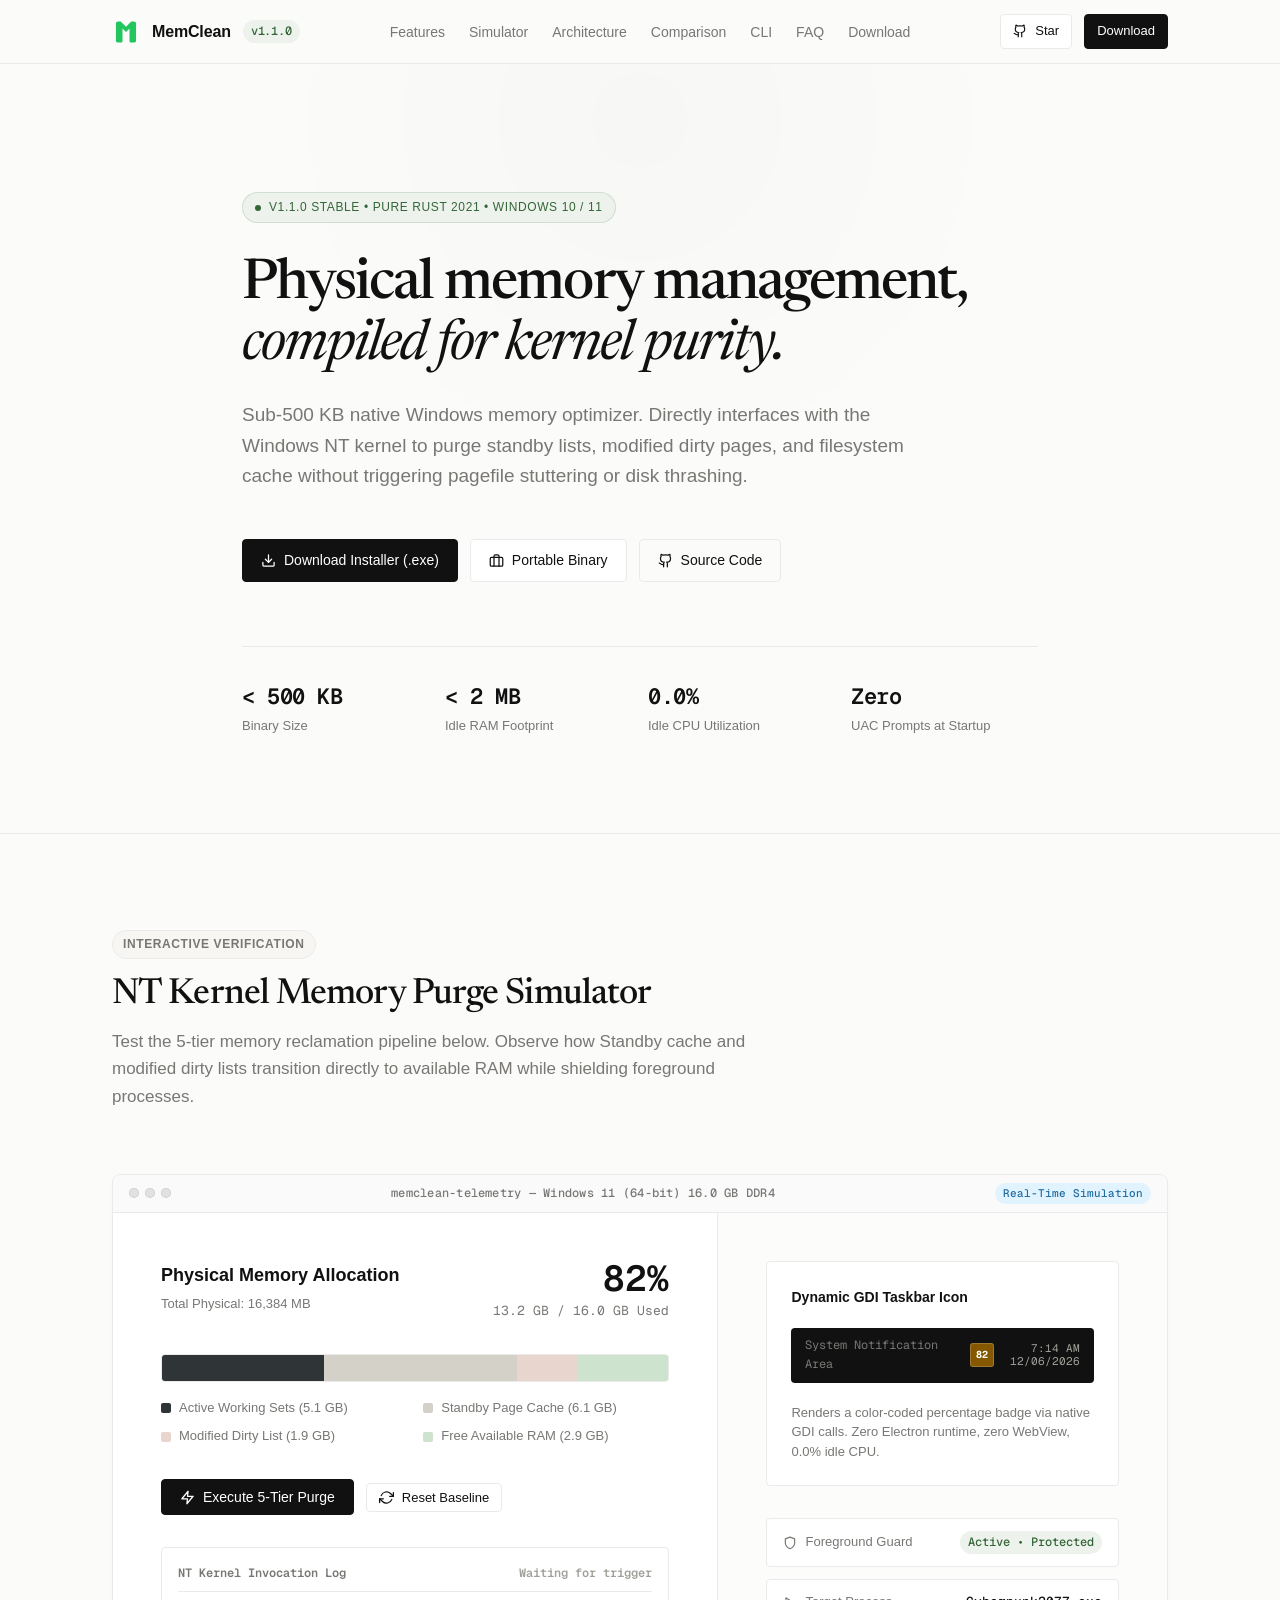
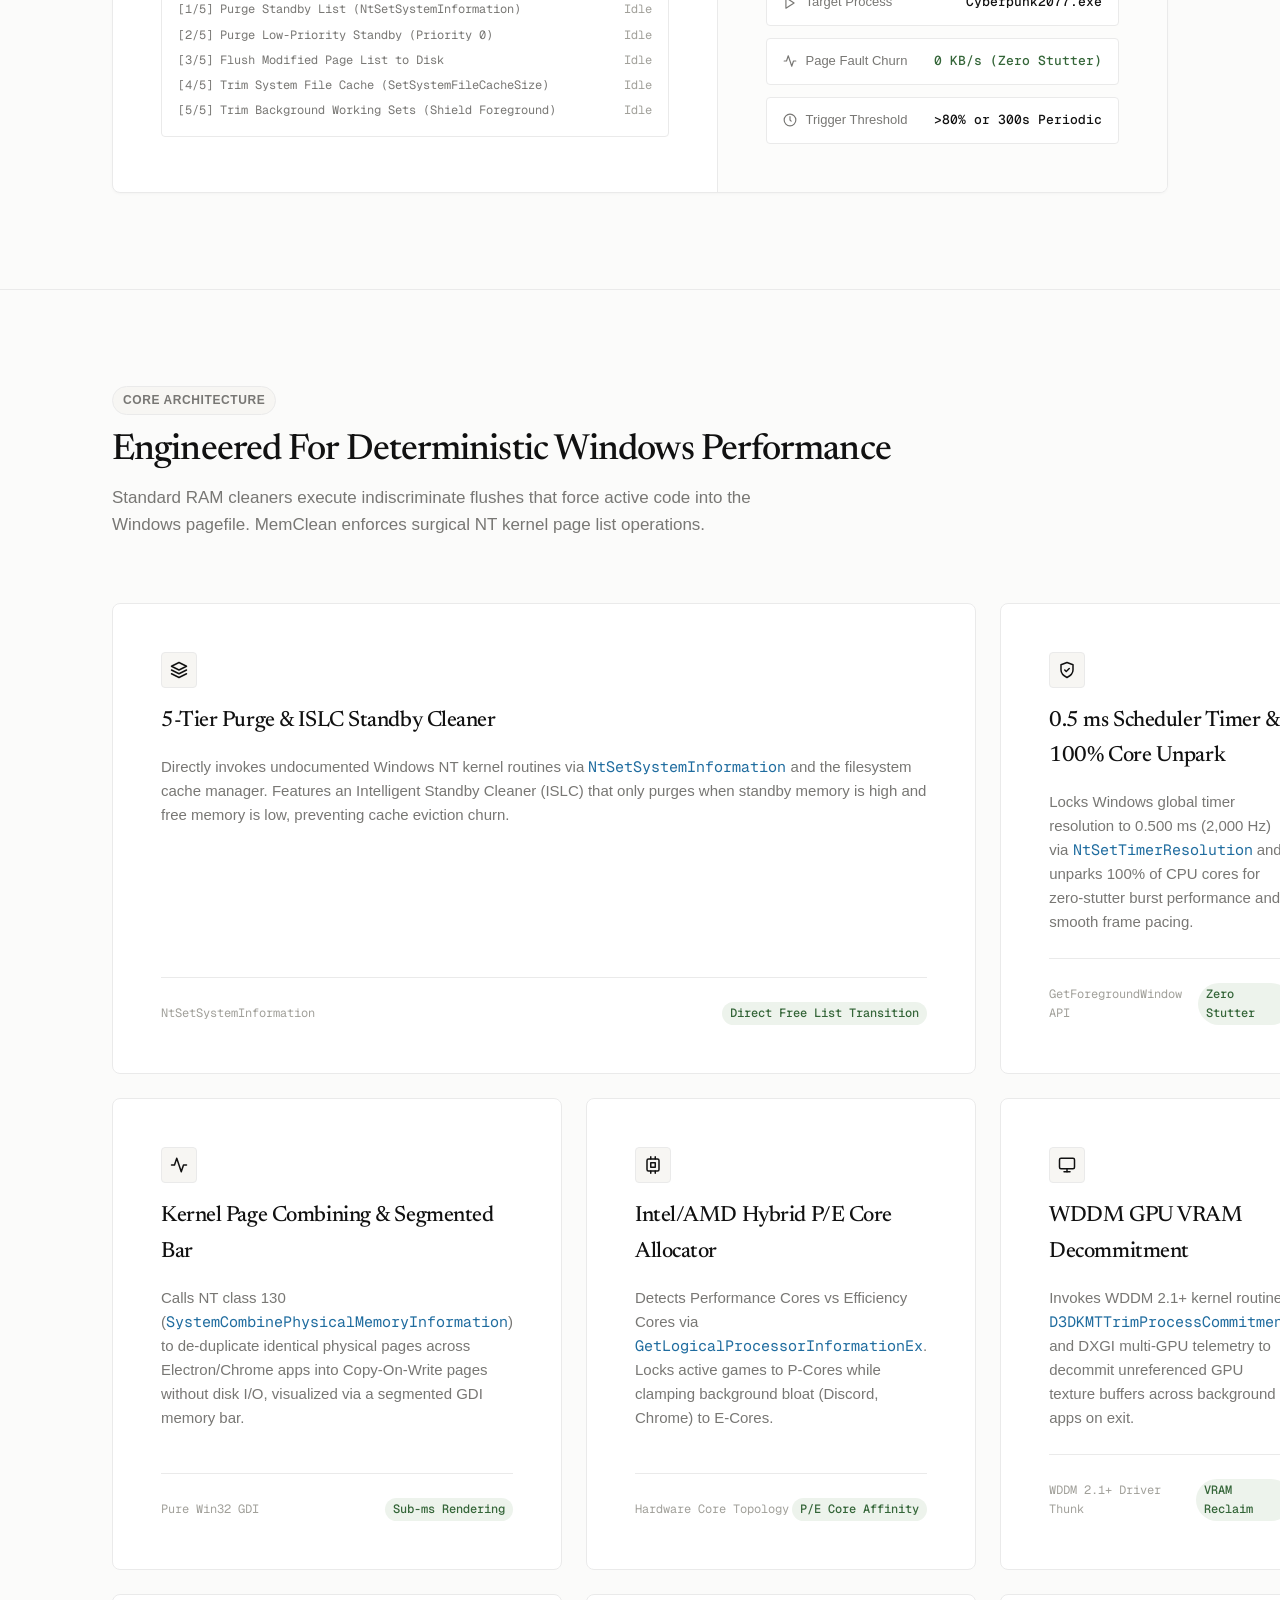
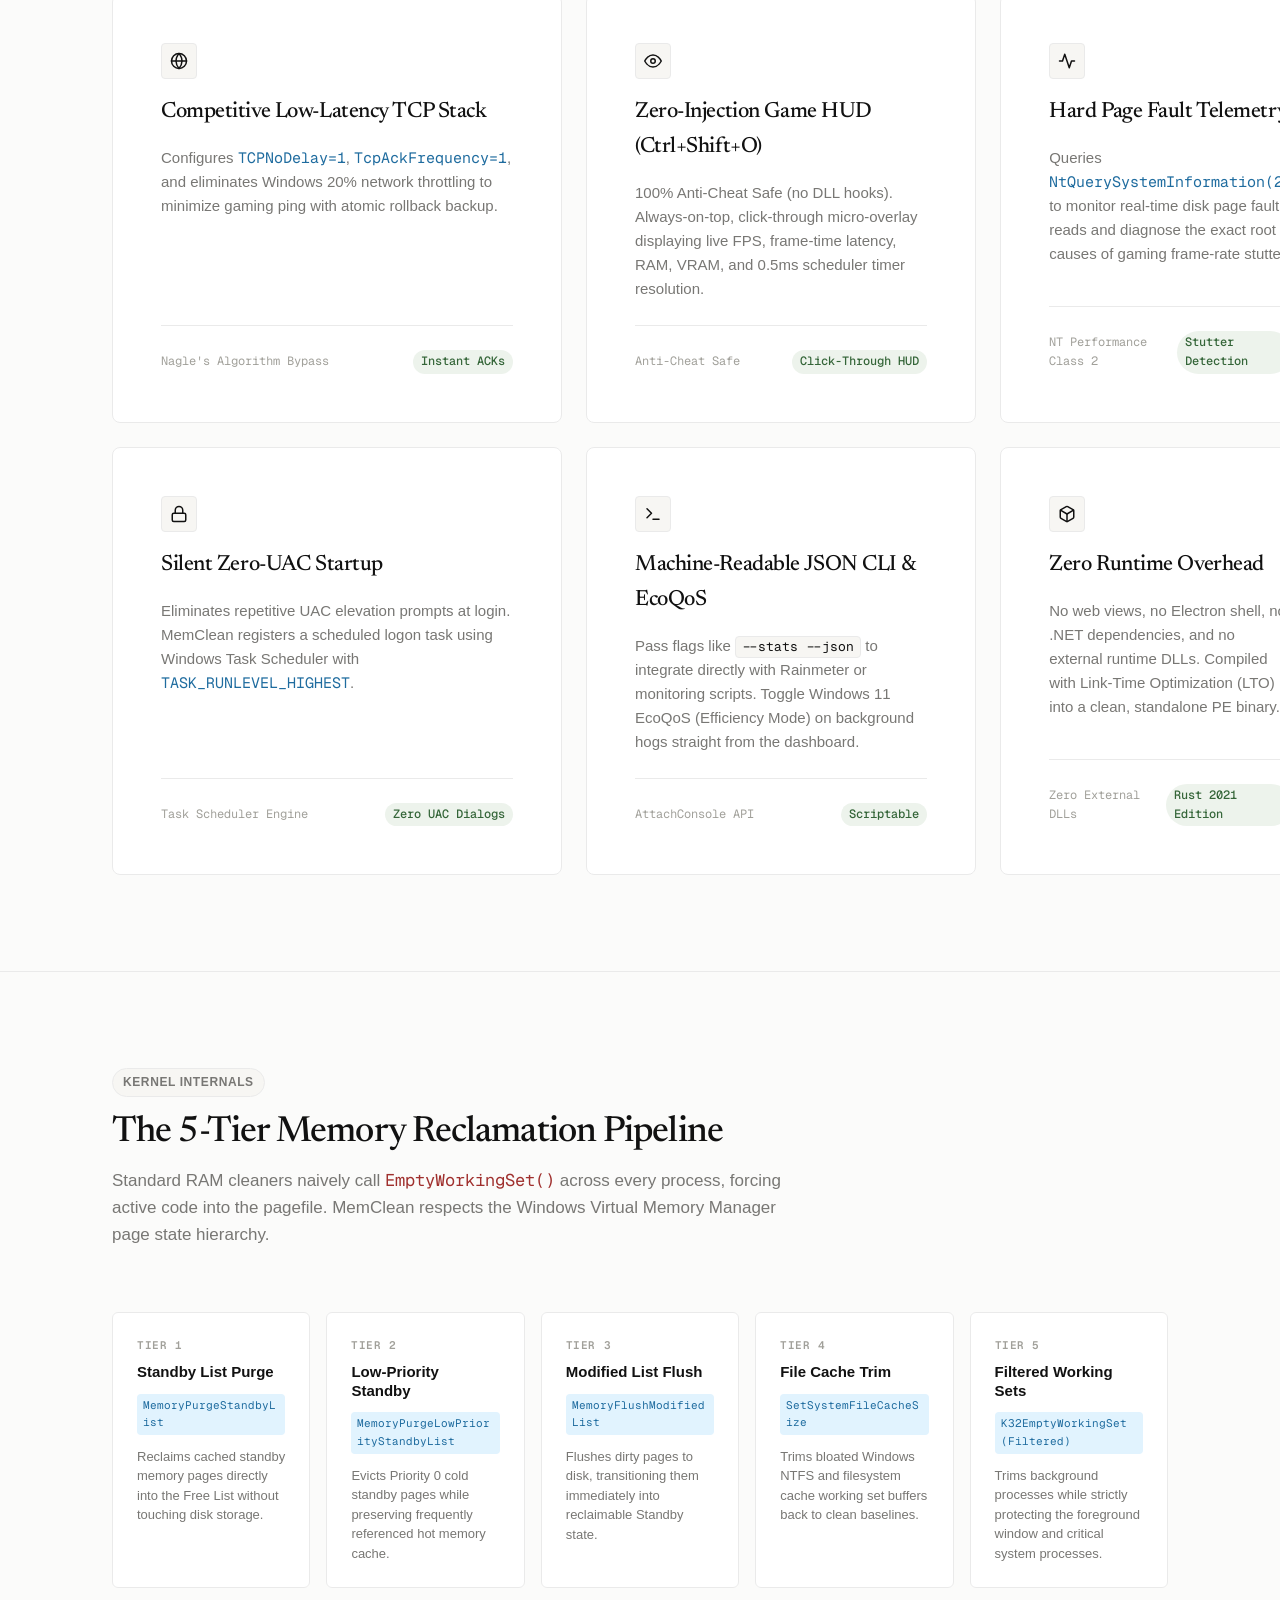
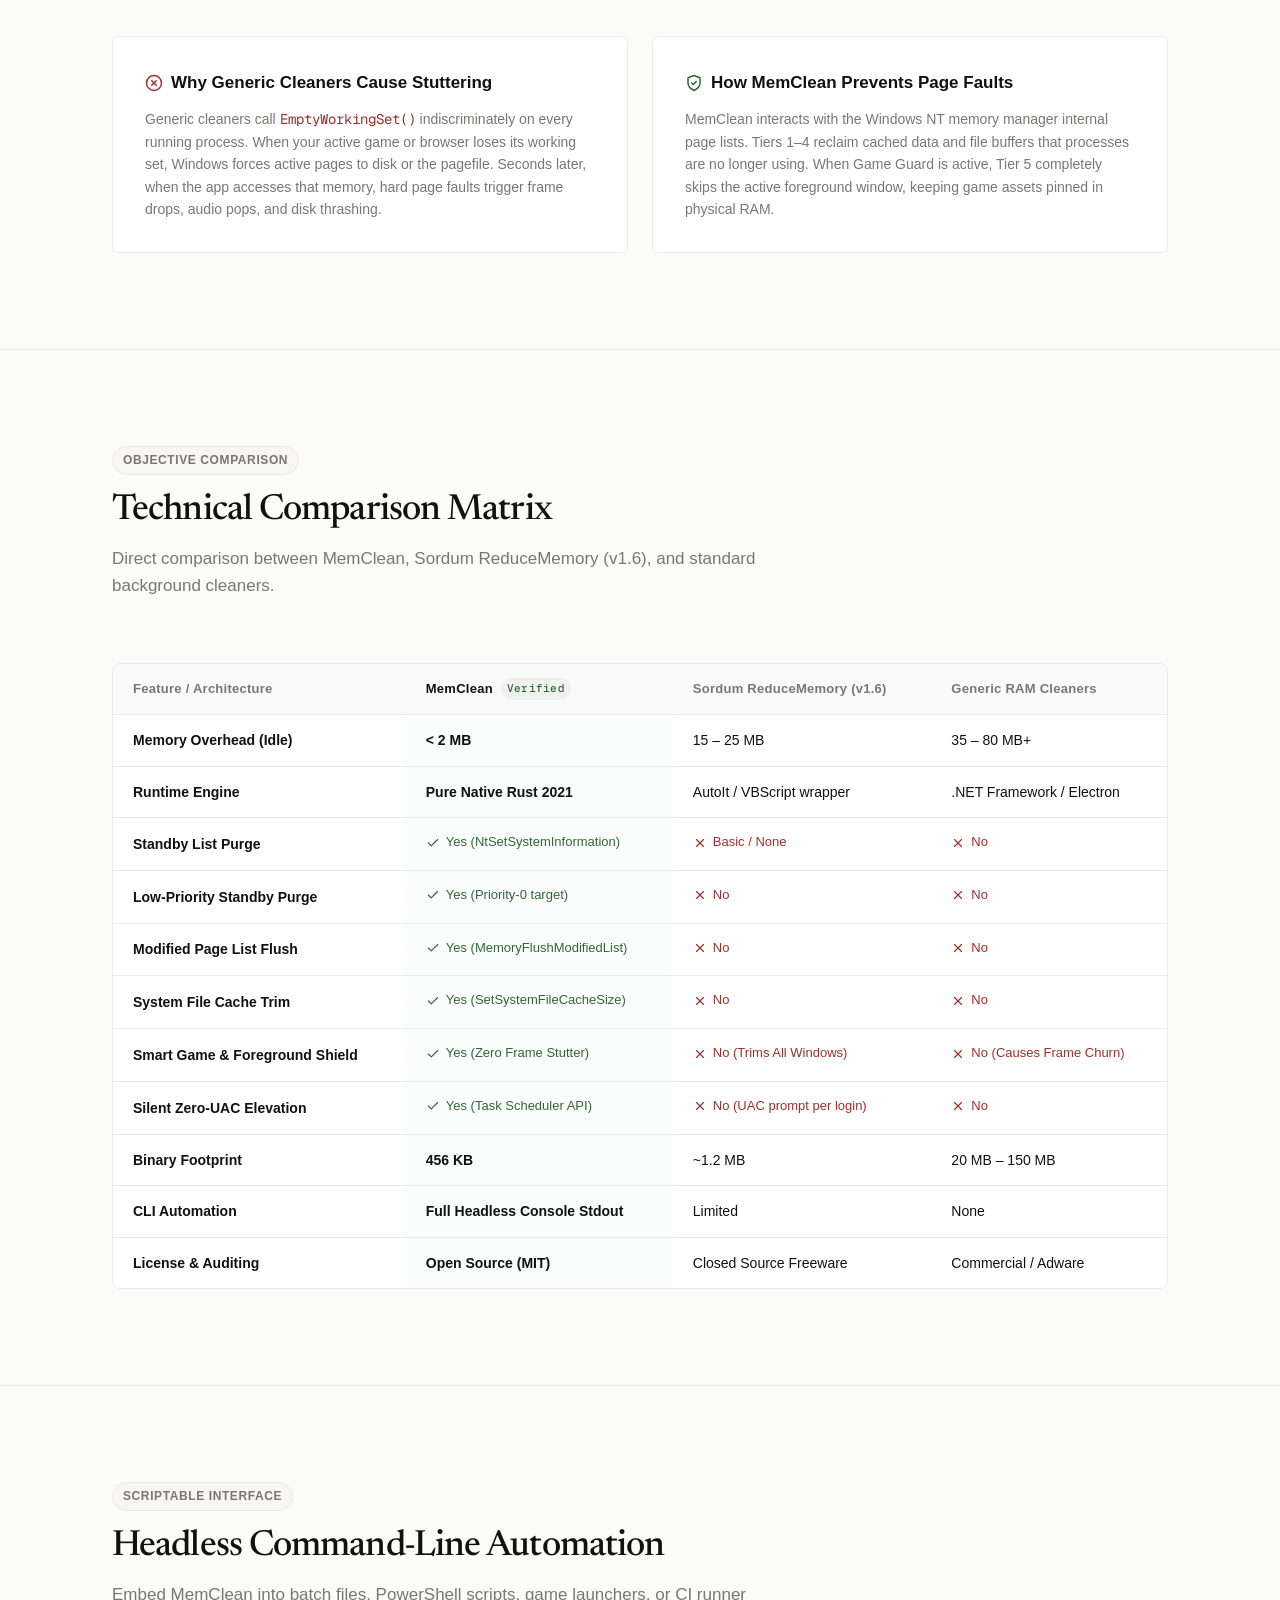
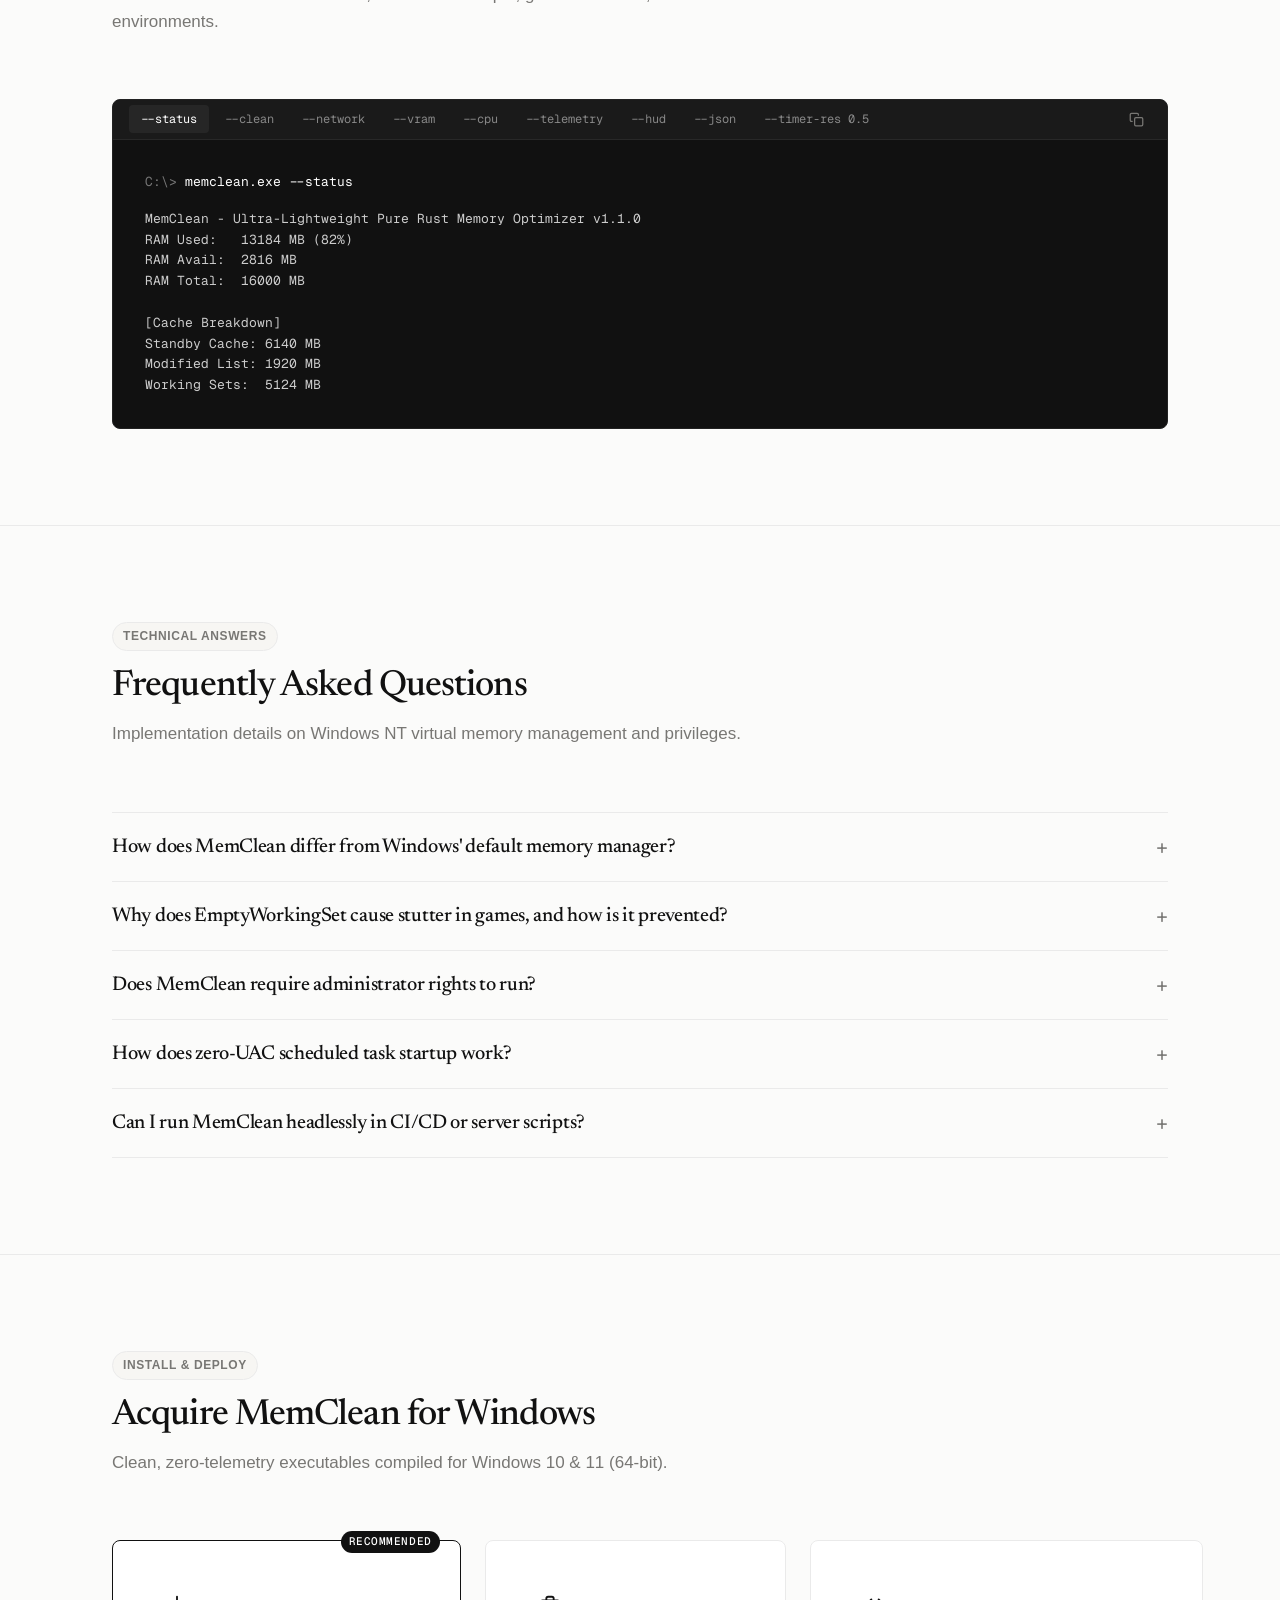
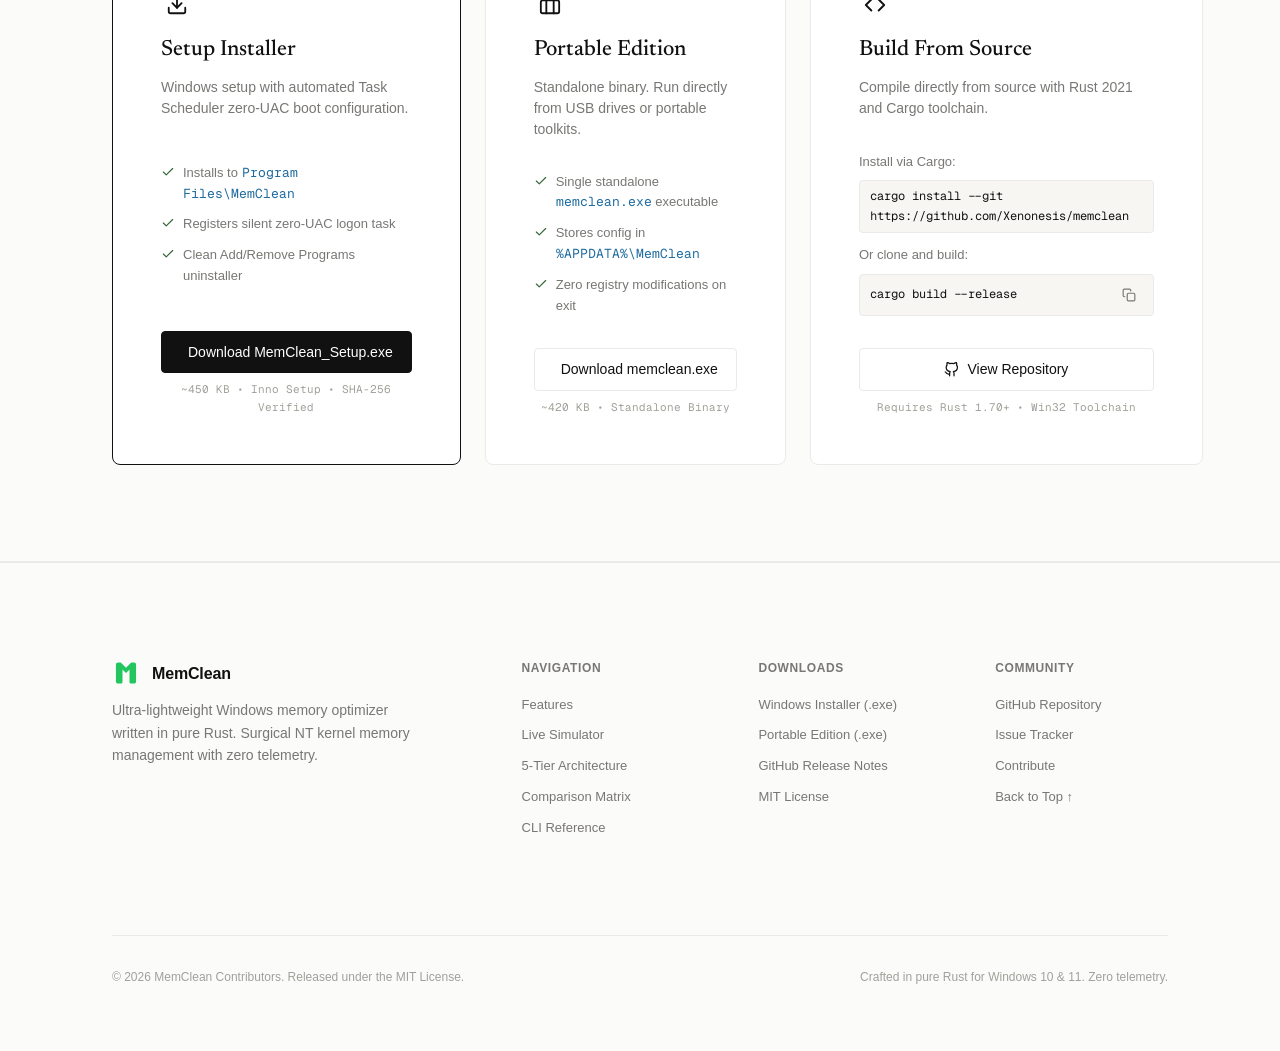
==== website/index.html @ 63da118a "refactor(website): modularize app.js into simulator, terminal, and interaction components" ====
<!DOCTYPE html>
<html lang="en">
<head>
  <meta charset="UTF-8">
  <meta name="viewport" content="width=device-width, initial-scale=1.0">
  <title>MemClean — Utilitarian Windows Memory Optimizer in Pure Rust</title>
  <meta name="description" content="Sub-500 KB native Windows memory optimizer written in pure Rust. Surgical 5-tier NT kernel purging, zero-latency game shield, and zero-UAC boot startup.">
  <meta name="keywords" content="memclean, windows ram cleaner, rust memory optimizer, standby list purge, reducememory alternative, game memory booster">
  
  <!-- Open Graph / Meta -->
  <meta property="og:type" content="website">
  <meta property="og:title" content="MemClean — Physical Memory Management for Windows">
  <meta property="og:description" content="Sub-500 KB, pure Rust memory optimizer with 5-tier NT kernel purging and zero-stutter foreground protection.">
  <meta property="og:url" content="https://xenonesis.github.io/memclean/">
  <meta name="theme-color" content="#FBFBFA">

  <!-- Favicons and Web App Manifest -->
  <link rel="icon" href="favicon.ico" sizes="48x48">
  <link rel="icon" href="favicon.svg" type="image/svg+xml">
  <link rel="apple-touch-icon" href="apple-touch-icon.png">
  <link rel="manifest" href="site.webmanifest">

  <!-- Typography: Newsreader & Geist Mono -->
  <link rel="preconnect" href="https://fonts.googleapis.com">
  <link rel="preconnect" href="https://fonts.gstatic.com" crossorigin>
  <link href="https://fonts.googleapis.com/css2?family=Geist+Mono:wght@400;500;600&family=Newsreader:ital,opsz,wght@0,6..72,400;0,6..72,500;0,6..72,600;1,6..72,400&display=swap" rel="stylesheet">

  <!-- Stylesheet -->
  <link rel="stylesheet" href="styles.css">

  <!-- Application Logic (ES Module) -->
  <script type="module" src="app.js"></script>
</head>
<body>

  <!-- ======================================================================
       Site Header & Navigation
       ====================================================================== -->
  <header class="site-header">
    <div class="container nav-container">
      <a href="#" class="brand-link" aria-label="MemClean Homepage">
        <svg class="brand-icon" viewBox="0 0 256 256" width="28" height="28" fill="none" aria-hidden="true">
          <path fill="#22C55E" d="M 36 52 C 36 40 44 32 56 32 L 80 32 L 128 80 L 176 32 L 200 32 C 212 32 220 40 220 52 L 220 208 C 220 218 212 224 200 224 L 172 224 C 164 224 160 218 160 210 L 160 96 L 128 128 L 96 96 L 96 210 C 96 218 92 224 84 224 L 56 224 C 44 224 36 218 36 208 Z" />
        </svg>
        <span>MemClean</span>
        <span class="brand-badge">v1.1.0</span>
      </a>

      <nav aria-label="Primary Navigation">
        <ul class="nav-links" id="nav-links">
          <li><a href="#features" class="nav-link">Features</a></li>
          <li><a href="#simulator" class="nav-link">Simulator</a></li>
          <li><a href="#architecture" class="nav-link">Architecture</a></li>
          <li><a href="#comparison" class="nav-link">Comparison</a></li>
          <li><a href="#cli" class="nav-link">CLI</a></li>
          <li><a href="#faq" class="nav-link">FAQ</a></li>
          <li><a href="#download" class="nav-link">Download</a></li>
        </ul>
      </nav>

      <div class="nav-actions">
        <a href="https://github.com/Xenonesis/memclean" target="_blank" rel="noopener noreferrer" class="github-star-btn" aria-label="Star MemClean on GitHub">
          <svg viewBox="0 0 24 24" fill="none" stroke="currentColor" stroke-width="2" stroke-linecap="round" stroke-linejoin="round" aria-hidden="true">
            <path d="M15 22v-4a4.8 4.8 0 0 0-1-3.5c3 0 6-2 6-5.5.08-1.25-.27-2.48-1-3.5.28-1.15.28-2.35 0-3.5 0 0-1 0-3 1.5-2.64-.5-5.36-.5-8 0C6 2 5 2 5 2c-.3 1.15-.3 2.35 0 3.5A5.403 5.403 0 0 0 4 9c0 3.5 3 5.5 6 5.5-.39.49-.68 1.05-.85 1.65-.17.6-.22 1.23-.15 1.85v4"></path>
            <path d="M9 18c-4.51 2-5-2-7-2"></path>
          </svg>
          <span>Star</span>
        </a>

        <a href="#download" class="btn btn-primary btn-sm">
          <span>Download</span>
        </a>
      </div>

      <button class="nav-toggle" id="nav-toggle" aria-label="Toggle navigation menu" aria-expanded="false" aria-controls="nav-links">
        <svg viewBox="0 0 24 24" width="20" height="20" fill="none" stroke="currentColor" stroke-width="2" stroke-linecap="round" stroke-linejoin="round" aria-hidden="true">
          <line x1="3" y1="12" x2="21" y2="12"></line>
          <line x1="3" y1="6" x2="21" y2="6"></line>
          <line x1="3" y1="18" x2="21" y2="18"></line>
        </svg>
      </button>
    </div>
  </header>

  <main>
    <!-- ====================================================================
         Hero Section
         ==================================================================== -->
    <section class="hero-section" id="hero">
      <div class="container hero-content reveal-on-scroll">
        <div class="release-pill">
          <span class="status-dot" aria-hidden="true"></span>
          <span>v1.1.0 Stable &bull; Pure Rust 2021 &bull; Windows 10 / 11</span>
        </div>

        <h1 class="hero-headline">
          Physical memory management,<br>
          <span class="hero-headline-italic">compiled for kernel purity.</span>
        </h1>

        <p class="hero-lead">
          Sub-500 KB native Windows memory optimizer. Directly interfaces with the Windows NT kernel to purge standby lists, modified dirty pages, and filesystem cache without triggering pagefile stuttering or disk thrashing.
        </p>

        <div class="hero-actions">
          <a href="#download-installer" class="btn btn-primary">
            <svg viewBox="0 0 24 24" fill="none" stroke="currentColor" stroke-width="2" stroke-linecap="round" stroke-linejoin="round" aria-hidden="true">
              <path d="M21 15v4a2 2 0 0 1-2 2H5a2 2 0 0 1-2-2v-4"></path>
              <polyline points="7 10 12 15 17 10"></polyline>
              <line x1="12" y1="15" x2="12" y2="3"></line>
            </svg>
            <span>Download Installer (.exe)</span>
          </a>

          <a href="#download-portable" class="btn btn-secondary">
            <svg viewBox="0 0 24 24" fill="none" stroke="currentColor" stroke-width="2" stroke-linecap="round" stroke-linejoin="round" aria-hidden="true">
              <rect x="2" y="7" width="20" height="14" rx="2" ry="2"></rect>
              <path d="M16 21V5a2 2 0 0 0-2-2h-4a2 2 0 0 0-2 2v16"></path>
            </svg>
            <span>Portable Binary</span>
          </a>

          <a href="https://github.com/Xenonesis/memclean" target="_blank" rel="noopener noreferrer" class="btn btn-outline">
            <svg viewBox="0 0 24 24" fill="none" stroke="currentColor" stroke-width="2" stroke-linecap="round" stroke-linejoin="round" aria-hidden="true">
              <path d="M15 22v-4a4.8 4.8 0 0 0-1-3.5c3 0 6-2 6-5.5.08-1.25-.27-2.48-1-3.5.28-1.15.28-2.35 0-3.5 0 0-1 0-3 1.5-2.64-.5-5.36-.5-8 0C6 2 5 2 5 2c-.3 1.15-.3 2.35 0 3.5A5.403 5.403 0 0 0 4 9c0 3.5 3 5.5 6 5.5-.39.49-.68 1.05-.85 1.65-.17.6-.22 1.23-.15 1.85v4"></path>
              <path d="M9 18c-4.51 2-5-2-7-2"></path>
            </svg>
            <span>Source Code</span>
          </a>
        </div>

        <!-- Four Key Specs Ribbon -->
        <div class="stats-ribbon" role="region" aria-label="Key Performance Metrics">
          <div class="stat-item">
            <div class="stat-value">&lt; 500 KB</div>
            <div class="stat-label">Binary Size</div>
          </div>
          <div class="stat-item">
            <div class="stat-value">&lt; 2 MB</div>
            <div class="stat-label">Idle RAM Footprint</div>
          </div>
          <div class="stat-item">
            <div class="stat-value">0.0%</div>
            <div class="stat-label">Idle CPU Utilization</div>
          </div>
          <div class="stat-item">
            <div class="stat-value">Zero</div>
            <div class="stat-label">UAC Prompts at Startup</div>
          </div>
        </div>
      </div>
    </section>

    <!-- ====================================================================
         Live Memory Simulator Preview Card (Faux-OS Window Chrome)
         ==================================================================== -->
    <section class="section simulator-section" id="simulator">
      <div class="container reveal-on-scroll">
        <div class="section-header">
          <span class="section-tag">Interactive Verification</span>
          <h2 class="section-title">NT Kernel Memory Purge Simulator</h2>
          <p class="section-desc">
            Test the 5-tier memory reclamation pipeline below. Observe how Standby cache and modified dirty lists transition directly to available RAM while shielding foreground processes.
          </p>
        </div>

        <div class="faux-window" role="region" aria-label="Interactive Memory Optimizer Simulator">
          <!-- Window Title Bar -->
          <div class="faux-window-header">
            <div class="window-dots" aria-hidden="true">
              <span class="window-dot"></span>
              <span class="window-dot"></span>
              <span class="window-dot"></span>
            </div>
            <div class="window-title">
              memclean-telemetry &mdash; Windows 11 (64-bit) 16.0 GB DDR4
            </div>
            <span class="window-badge">Real-Time Simulation</span>
          </div>

          <!-- Simulator Body -->
          <div class="simulator-grid">
            <!-- Left: RAM Meter Visualizer -->
            <div class="meter-panel">
              <div class="meter-header">
                <div>
                  <h3 class="meter-title">Physical Memory Allocation</h3>
                  <span class="meter-subtitle">Total Physical: 16,384 MB</span>
                </div>

                <div>
                  <div class="stat-ram-percent" id="sim-ram-percent">82%</div>
                  <div class="stat-ram-fraction" id="sim-ram-usage">13.2 GB / 16.0 GB Used</div>
                </div>
              </div>

              <!-- Multi-Segment Memory Track -->
              <div class="ram-bar-container">
                <div class="ram-bar-track" id="sim-progress-track" role="progressbar" aria-valuenow="82" aria-valuemin="0" aria-valuemax="100" aria-label="RAM Usage Percentage">
                  <div class="ram-segment ram-segment-active" id="sim-seg-active" style="width: 32%;" title="Active Working Sets: 5.1 GB"></div>
                  <div class="ram-segment ram-segment-standby" id="sim-seg-standby" style="width: 38%;" title="Standby List Cache: 6.1 GB"></div>
                  <div class="ram-segment ram-segment-modified" id="sim-seg-modified" style="width: 12%;" title="Modified Dirty List: 1.9 GB"></div>
                  <div class="ram-segment ram-segment-free" id="sim-seg-free" style="width: 18%;" title="Free / Available RAM: 2.9 GB"></div>
                </div>

                <div class="ram-legend">
                  <div class="legend-item">
                    <span class="legend-color" style="background: #2F3437;"></span>
                    <span id="legend-active">Active Working Sets (5.1 GB)</span>
                  </div>
                  <div class="legend-item">
                    <span class="legend-color" style="background: #D3D1C8;"></span>
                    <span id="legend-standby">Standby Page Cache (6.1 GB)</span>
                  </div>
                  <div class="legend-item">
                    <span class="legend-color" style="background: #E8D5CE;"></span>
                    <span id="legend-modified">Modified Dirty List (1.9 GB)</span>
                  </div>
                  <div class="legend-item">
                    <span class="legend-color" style="background: #CDE3CE;"></span>
                    <span id="legend-free">Free Available RAM (2.9 GB)</span>
                  </div>
                </div>
              </div>

              <!-- Simulator Action Buttons -->
              <div class="sim-controls">
                <button type="button" class="btn btn-primary" id="sim-clean-btn">
                  <svg viewBox="0 0 24 24" fill="none" stroke="currentColor" stroke-width="2" stroke-linecap="round" stroke-linejoin="round" aria-hidden="true">
                    <polygon points="13 2 3 14 12 14 11 22 21 10 12 10 13 2"></polygon>
                  </svg>
                  <span>Execute 5-Tier Purge</span>
                </button>

                <button type="button" class="btn btn-secondary btn-sm" id="sim-reset-btn">
                  <svg viewBox="0 0 24 24" fill="none" stroke="currentColor" stroke-width="2" stroke-linecap="round" stroke-linejoin="round" aria-hidden="true">
                    <polyline points="23 4 23 10 17 10"></polyline>
                    <polyline points="1 20 1 14 7 14"></polyline>
                    <path d="M3.51 9a9 9 0 0 1 14.85-3.36L23 10M1 14l4.64 4.36A9 9 0 0 0 20.49 15"></path>
                  </svg>
                  <span>Reset Baseline</span>
                </button>

                <div class="sim-freed-badge" id="sim-freed-badge" aria-live="polite">
                  <span id="freed-amount-text">+7,800 MB Reclaimed</span>
                </div>
              </div>

              <!-- 5-Tier Execution Log in Simulator -->
              <div class="sim-log-panel" id="sim-log-panel">
                <div class="sim-log-title">
                  <span>NT Kernel Invocation Log</span>
                  <span id="sim-log-status" class="stdout-dim">Waiting for trigger</span>
                </div>
                <div class="sim-log-steps">
                  <div class="log-step" id="log-step-1">
                    <span>[1/5] Purge Standby List (NtSetSystemInformation)</span>
                    <span class="log-step-status stdout-dim">Idle</span>
                  </div>
                  <div class="log-step" id="log-step-2">
                    <span>[2/5] Purge Low-Priority Standby (Priority 0)</span>
                    <span class="log-step-status stdout-dim">Idle</span>
                  </div>
                  <div class="log-step" id="log-step-3">
                    <span>[3/5] Flush Modified Page List to Disk</span>
                    <span class="log-step-status stdout-dim">Idle</span>
                  </div>
                  <div class="log-step" id="log-step-4">
                    <span>[4/5] Trim System File Cache (SetSystemFileCacheSize)</span>
                    <span class="log-step-status stdout-dim">Idle</span>
                  </div>
                  <div class="log-step" id="log-step-5">
                    <span>[5/5] Trim Background Working Sets (Shield Foreground)</span>
                    <span class="log-step-status stdout-dim">Idle</span>
                  </div>
                </div>
              </div>
            </div>

            <!-- Right: Tray Badge Preview & Telemetry -->
            <div class="telemetry-panel">
              <div class="tray-preview-box">
                <div class="tray-preview-header">
                  <span>Dynamic GDI Taskbar Icon</span>
                </div>

                <div class="taskbar-mockup">
                  <span style="font-size: 0.75rem; color: #787774; font-family: var(--font-mono);">System Notification Area</span>
                  
                  <div class="taskbar-tray">
                    <!-- Dynamic GDI simulated Tray Icon -->
                    <div class="gdi-tray-icon" id="sim-tray-icon" title="MemClean: 82% RAM Used">
                      <span id="tray-num">82</span>
                    </div>

                    <div class="taskbar-clock">
                      <div>11:42 AM</div>
                      <div>10/30/2026</div>
                    </div>
                  </div>
                </div>

                <div style="font-size: 0.8125rem; color: var(--text-secondary); line-height: 1.5;">
                  Renders a color-coded percentage badge via native GDI calls. Zero Electron runtime, zero WebView, 0.0% idle CPU.
                </div>
              </div>

              <!-- Telemetry Cards -->
              <div class="telemetry-cards">
                <div class="telem-card">
                  <div class="telem-label">
                    <svg viewBox="0 0 24 24" fill="none" stroke="currentColor" stroke-width="2" stroke-linecap="round" stroke-linejoin="round" aria-hidden="true">
                      <path d="M12 22s8-4 8-10V5l-8-3-8 3v7c0 6 8 10 8 10z"></path>
                    </svg>
                    <span>Foreground Guard</span>
                  </div>
                  <span class="telem-val badge-shield">Active &bull; Protected</span>
                </div>

                <div class="telem-card">
                  <div class="telem-label">
                    <svg viewBox="0 0 24 24" fill="none" stroke="currentColor" stroke-width="2" stroke-linecap="round" stroke-linejoin="round" aria-hidden="true">
                      <polygon points="5 3 19 12 5 21 5 3"></polygon>
                    </svg>
                    <span>Target Process</span>
                  </div>
                  <span class="telem-val">Cyberpunk2077.exe</span>
                </div>

                <div class="telem-card">
                  <div class="telem-label">
                    <svg viewBox="0 0 24 24" fill="none" stroke="currentColor" stroke-width="2" stroke-linecap="round" stroke-linejoin="round" aria-hidden="true">
                      <polyline points="22 12 18 12 15 21 9 3 6 12 2 12"></polyline>
                    </svg>
                    <span>Page Fault Churn</span>
                  </div>
                  <span class="telem-val" style="color: var(--pastel-green-text);">0 KB/s (Zero Stutter)</span>
                </div>

                <div class="telem-card">
                  <div class="telem-label">
                    <svg viewBox="0 0 24 24" fill="none" stroke="currentColor" stroke-width="2" stroke-linecap="round" stroke-linejoin="round" aria-hidden="true">
                      <circle cx="12" cy="12" r="10"></circle>
                      <polyline points="12 6 12 12 14 14"></polyline>
                    </svg>
                    <span>Trigger Threshold</span>
                  </div>
                  <span class="telem-val">&gt;80% or 300s Periodic</span>
                </div>
              </div>
            </div>
          </div>
        </div>
      </div>
    </section>

    <!-- ====================================================================
         Feature Bento Grid (Asymmetrical Layout)
         ==================================================================== -->
    <section class="section" id="features">
      <div class="container reveal-on-scroll">
        <div class="section-header">
          <span class="section-tag">Core Architecture</span>
          <h2 class="section-title">Engineered For Deterministic Windows Performance</h2>
          <p class="section-desc">
            Standard RAM cleaners execute indiscriminate flushes that force active code into the Windows pagefile. MemClean enforces surgical NT kernel page list operations.
          </p>
        </div>

        <div class="bento-grid">
          <!-- Bento 1: 5-Tier NT Kernel Purge (Featured) -->
          <div class="bento-card bento-card-featured">
            <div class="bento-card-content">
              <div class="bento-icon-wrapper">
                <svg viewBox="0 0 24 24" fill="none" stroke="currentColor" stroke-width="2" stroke-linecap="round" stroke-linejoin="round" aria-hidden="true">
                  <polygon points="12 2 2 7 12 12 22 7 12 2"></polygon>
                  <polyline points="2 17 12 22 22 17"></polyline>
                  <polyline points="2 12 12 17 22 12"></polyline>
                </svg>
              </div>
              <h3 class="bento-title">5-Tier Purge &amp; ISLC Standby Cleaner</h3>
              <p class="bento-desc">
                Directly invokes undocumented Windows NT kernel routines via <code style="color: var(--pastel-blue-text);">NtSetSystemInformation</code> and the filesystem cache manager. Features an Intelligent Standby Cleaner (ISLC) that only purges when standby memory is high and free memory is low, preventing cache eviction churn.
              </p>
            </div>
            <div class="bento-meta">
              <span>NtSetSystemInformation</span>
              <span class="bento-meta-badge">Direct Free List Transition</span>
            </div>
          </div>

          <!-- Bento 2: Smart Game & Foreground Shield -->
          <div class="bento-card">
            <div class="bento-card-content">
              <div class="bento-icon-wrapper">
                <svg viewBox="0 0 24 24" fill="none" stroke="currentColor" stroke-width="2" stroke-linecap="round" stroke-linejoin="round" aria-hidden="true">
                  <path d="M12 22s8-4 8-10V5l-8-3-8 3v7c0 6 8 10 8 10z"></path>
                  <path d="m9 12 2 2 4-4"></path>
                </svg>
              </div>
              <h3 class="bento-title">0.5 ms Scheduler Timer &amp; 100% Core Unpark</h3>
              <p class="bento-desc">
                Locks Windows global timer resolution to 0.500 ms (2,000 Hz) via <code style="color: var(--pastel-blue-text);">NtSetTimerResolution</code> and unparks 100% of CPU cores for zero-stutter burst performance and smooth frame pacing.
              </p>
            </div>
            <div class="bento-meta">
              <span>GetForegroundWindow API</span>
              <span class="bento-meta-badge">Zero Stutter</span>
            </div>
          </div>

          <!-- Bento 3: Live GDI System Tray Badge -->
          <div class="bento-card">
            <div class="bento-card-content">
              <div class="bento-icon-wrapper">
                <svg viewBox="0 0 24 24" fill="none" stroke="currentColor" stroke-width="2" stroke-linecap="round" stroke-linejoin="round" aria-hidden="true">
                  <polyline points="22 12 18 12 15 21 9 3 6 12 2 12"></polyline>
                </svg>
              </div>
              <h3 class="bento-title">Kernel Page Combining &amp; Segmented Bar</h3>
              <p class="bento-desc">
                Calls NT class 130 (<code style="color: var(--pastel-blue-text);">SystemCombinePhysicalMemoryInformation</code>) to de-duplicate identical physical pages across Electron/Chrome apps into Copy-On-Write pages without disk I/O, visualized via a segmented GDI memory bar.
              </p>
            </div>
            <div class="bento-meta">
              <span>Pure Win32 GDI</span>
              <span class="bento-meta-badge">Sub-ms Rendering</span>
            </div>
          </div>
          <!-- Bento: Intel/AMD Hybrid Core Allocator -->
          <div class="bento-card">
            <div class="bento-card-content">
              <div class="bento-icon-wrapper">
                <svg viewBox="0 0 24 24" fill="none" stroke="currentColor" stroke-width="2" stroke-linecap="round" stroke-linejoin="round" aria-hidden="true">
                  <rect x="4" y="4" width="16" height="16" rx="2"></rect>
                  <rect x="9" y="9" width="6" height="6"></rect>
                  <line x1="9" y1="1" x2="9" y2="4"></line>
                  <line x1="15" y1="1" x2="15" y2="4"></line>
                  <line x1="9" y1="20" x2="9" y2="23"></line>
                  <line x1="15" y1="20" x2="15" y2="23"></line>
                </svg>
              </div>
              <h3 class="bento-title">Intel/AMD Hybrid P/E Core Allocator</h3>
              <p class="bento-desc">
                Detects Performance Cores vs Efficiency Cores via <code style="color: var(--pastel-blue-text);">GetLogicalProcessorInformationEx</code>. Locks active games to P-Cores while clamping background bloat (Discord, Chrome) to E-Cores.
              </p>
            </div>
            <div class="bento-meta">
              <span>Hardware Core Topology</span>
              <span class="bento-meta-badge">P/E Core Affinity</span>
            </div>
          </div>

          <!-- Bento: WDDM GPU VRAM Cache Manager -->
          <div class="bento-card">
            <div class="bento-card-content">
              <div class="bento-icon-wrapper">
                <svg viewBox="0 0 24 24" fill="none" stroke="currentColor" stroke-width="2" stroke-linecap="round" stroke-linejoin="round" aria-hidden="true">
                  <rect x="2" y="3" width="20" height="14" rx="2" ry="2"></rect>
                  <line x1="8" y1="21" x2="16" y2="21"></line>
                  <line x1="12" y1="17" x2="12" y2="21"></line>
                </svg>
              </div>
              <h3 class="bento-title">WDDM GPU VRAM Decommitment</h3>
              <p class="bento-desc">
                Invokes WDDM 2.1+ kernel routine <code style="color: var(--pastel-blue-text);">D3DKMTTrimProcessCommitment</code> and DXGI multi-GPU telemetry to decommit unreferenced GPU texture buffers across background apps on exit.
              </p>
            </div>
            <div class="bento-meta">
              <span>WDDM 2.1+ Driver Thunk</span>
              <span class="bento-meta-badge">VRAM Reclaim</span>
            </div>
          </div>

          <!-- Bento: Competitive Gaming Network Stack -->
          <div class="bento-card">
            <div class="bento-card-content">
              <div class="bento-icon-wrapper">
                <svg viewBox="0 0 24 24" fill="none" stroke="currentColor" stroke-width="2" stroke-linecap="round" stroke-linejoin="round" aria-hidden="true">
                  <circle cx="12" cy="12" r="10"></circle>
                  <line x1="2" y1="12" x2="22" y2="12"></line>
                  <path d="M12 2a15.3 15.3 0 0 1 4 10 15.3 15.3 0 0 1-4 10 15.3 15.3 0 0 1-4-10 15.3 15.3 0 0 1 4-10z"></path>
                </svg>
              </div>
              <h3 class="bento-title">Competitive Low-Latency TCP Stack</h3>
              <p class="bento-desc">
                Configures <code style="color: var(--pastel-blue-text);">TCPNoDelay=1</code>, <code style="color: var(--pastel-blue-text);">TcpAckFrequency=1</code>, and eliminates Windows 20% network throttling to minimize gaming ping with atomic rollback backup.
              </p>
            </div>
            <div class="bento-meta">
              <span>Nagle's Algorithm Bypass</span>
              <span class="bento-meta-badge">Instant ACKs</span>
            </div>
          </div>

          <!-- Bento: Zero-Injection Minimalist Game HUD -->
          <div class="bento-card">
            <div class="bento-card-content">
              <div class="bento-icon-wrapper">
                <svg viewBox="0 0 24 24" fill="none" stroke="currentColor" stroke-width="2" stroke-linecap="round" stroke-linejoin="round" aria-hidden="true">
                  <path d="M1 12s4-8 11-8 11 8 11 8-4 8-11 8-11-8-11-8z"></path>
                  <circle cx="12" cy="12" r="3"></circle>
                </svg>
              </div>
              <h3 class="bento-title">Zero-Injection Game HUD (Ctrl+Shift+O)</h3>
              <p class="bento-desc">
                100% Anti-Cheat Safe (no DLL hooks). Always-on-top, click-through micro-overlay displaying live FPS, frame-time latency, RAM, VRAM, and 0.5ms scheduler timer resolution.
              </p>
            </div>
            <div class="bento-meta">
              <span>Anti-Cheat Safe</span>
              <span class="bento-meta-badge">Click-Through HUD</span>
            </div>
          </div>

          <!-- Bento: Driver Hard Fault Telemetry -->
          <div class="bento-card">
            <div class="bento-card-content">
              <div class="bento-icon-wrapper">
                <svg viewBox="0 0 24 24" fill="none" stroke="currentColor" stroke-width="2" stroke-linecap="round" stroke-linejoin="round" aria-hidden="true">
                  <path d="M22 12h-4l-3 9L9 3l-3 9H2"></path>
                </svg>
              </div>
              <h3 class="bento-title">Hard Page Fault Telemetry</h3>
              <p class="bento-desc">
                Queries <code style="color: var(--pastel-blue-text);">NtQuerySystemInformation(2)</code> to monitor real-time disk page fault reads and diagnose the exact root causes of gaming frame-rate stutter.
              </p>
            </div>
            <div class="bento-meta">
              <span>NT Performance Class 2</span>
              <span class="bento-meta-badge">Stutter Detection</span>
            </div>
          </div>

          <!-- Bento 4: Silent Zero-UAC Elevation -->
          <div class="bento-card">
            <div class="bento-card-content">
              <div class="bento-icon-wrapper">
                <svg viewBox="0 0 24 24" fill="none" stroke="currentColor" stroke-width="2" stroke-linecap="round" stroke-linejoin="round" aria-hidden="true">
                  <rect x="3" y="11" width="18" height="11" rx="2" ry="2"></rect>
                  <path d="M7 11V7a5 5 0 0 1 10 0v4"></path>
                </svg>
              </div>
              <h3 class="bento-title">Silent Zero-UAC Startup</h3>
              <p class="bento-desc">
                Eliminates repetitive UAC elevation prompts at login. MemClean registers a scheduled logon task using Windows Task Scheduler with <code style="color: var(--pastel-blue-text);">TASK_RUNLEVEL_HIGHEST</code>.
              </p>
            </div>
            <div class="bento-meta">
              <span>Task Scheduler Engine</span>
              <span class="bento-meta-badge">Zero UAC Dialogs</span>
            </div>
          </div>

          <!-- Bento 5: Dual-Mode Single Binary (GUI + CLI) -->
          <div class="bento-card">
            <div class="bento-card-content">
              <div class="bento-icon-wrapper">
                <svg viewBox="0 0 24 24" fill="none" stroke="currentColor" stroke-width="2" stroke-linecap="round" stroke-linejoin="round" aria-hidden="true">
                  <polyline points="4 17 10 11 4 5"></polyline>
                  <line x1="12" y1="19" x2="20" y2="19"></line>
                </svg>
              </div>
              <h3 class="bento-title">Machine-Readable JSON CLI &amp; EcoQoS</h3>
              <p class="bento-desc">
                Pass flags like <kbd>--stats --json</kbd> to integrate directly with Rainmeter or monitoring scripts. Toggle Windows 11 EcoQoS (Efficiency Mode) on background hogs straight from the dashboard.
              </p>
            </div>
            <div class="bento-meta">
              <span>AttachConsole API</span>
              <span class="bento-meta-badge">Scriptable</span>
            </div>
          </div>

          <!-- Bento 6: Pure Rust 2021 Implementation -->
          <div class="bento-card">
            <div class="bento-card-content">
              <div class="bento-icon-wrapper">
                <svg viewBox="0 0 24 24" fill="none" stroke="currentColor" stroke-width="2" stroke-linecap="round" stroke-linejoin="round" aria-hidden="true">
                  <path d="M21 16V8a2 2 0 0 0-1-1.73l-7-4a2 2 0 0 0-2 0l-7 4A2 2 0 0 0 3 8v8a2 2 0 0 0 1 1.73l7 4a2 2 0 0 0 2 0l7-4A2 2 0 0 0 21 16z"></path>
                  <polyline points="3.27 6.96 12 12.01 20.73 6.96"></polyline>
                  <line x1="12" y1="22.08" x2="12" y2="12"></line>
                </svg>
              </div>
              <h3 class="bento-title">Zero Runtime Overhead</h3>
              <p class="bento-desc">
                No web views, no Electron shell, no .NET dependencies, and no external runtime DLLs. Compiled with Link-Time Optimization (LTO) into a clean, standalone PE binary.
              </p>
            </div>
            <div class="bento-meta">
              <span>Zero External DLLs</span>
              <span class="bento-meta-badge">Rust 2021 Edition</span>
            </div>
          </div>
        </div>
      </div>
    </section>

    <!-- ====================================================================
         5-Tier Architecture Deep-Dive
         ==================================================================== -->
    <section class="section" id="architecture">
      <div class="container reveal-on-scroll">
        <div class="section-header">
          <span class="section-tag">Kernel Internals</span>
          <h2 class="section-title">The 5-Tier Memory Reclamation Pipeline</h2>
          <p class="section-desc">
            Standard RAM cleaners naively call <code style="color: var(--pastel-red-text);">EmptyWorkingSet()</code> across every process, forcing active code into the pagefile. MemClean respects the Windows Virtual Memory Manager page state hierarchy.
          </p>
        </div>

        <div class="arch-pipeline">
          <!-- Tier 1 -->
          <div class="arch-step-card">
            <span class="arch-tier-num">Tier 1</span>
            <h3 class="arch-step-title">Standby List Purge</h3>
            <div class="arch-step-call">MemoryPurgeStandbyList</div>
            <p class="arch-step-desc">
              Reclaims cached standby memory pages directly into the Free List without touching disk storage.
            </p>
          </div>

          <!-- Tier 2 -->
          <div class="arch-step-card">
            <span class="arch-tier-num">Tier 2</span>
            <h3 class="arch-step-title">Low-Priority Standby</h3>
            <div class="arch-step-call">MemoryPurgeLowPriorityStandbyList</div>
            <p class="arch-step-desc">
              Evicts Priority 0 cold standby pages while preserving frequently referenced hot memory cache.
            </p>
          </div>

          <!-- Tier 3 -->
          <div class="arch-step-card">
            <span class="arch-tier-num">Tier 3</span>
            <h3 class="arch-step-title">Modified List Flush</h3>
            <div class="arch-step-call">MemoryFlushModifiedList</div>
            <p class="arch-step-desc">
              Flushes dirty pages to disk, transitioning them immediately into reclaimable Standby state.
            </p>
          </div>

          <!-- Tier 4 -->
          <div class="arch-step-card">
            <span class="arch-tier-num">Tier 4</span>
            <h3 class="arch-step-title">File Cache Trim</h3>
            <div class="arch-step-call">SetSystemFileCacheSize</div>
            <p class="arch-step-desc">
              Trims bloated Windows NTFS and filesystem cache working set buffers back to clean baselines.
            </p>
          </div>

          <!-- Tier 5 -->
          <div class="arch-step-card">
            <span class="arch-tier-num">Tier 5</span>
            <h3 class="arch-step-title">Filtered Working Sets</h3>
            <div class="arch-step-call">K32EmptyWorkingSet (Filtered)</div>
            <p class="arch-step-desc">
              Trims background processes while strictly protecting the foreground window and critical system processes.
            </p>
          </div>
        </div>

        <!-- Architectural Explanations -->
        <div class="arch-callout-grid">
          <div class="arch-callout">
            <h3 class="arch-callout-title">
              <svg viewBox="0 0 24 24" fill="none" stroke="currentColor" stroke-width="2" stroke-linecap="round" stroke-linejoin="round" aria-hidden="true" style="color: var(--pastel-red-text);">
                <circle cx="12" cy="12" r="10"></circle>
                <line x1="15" y1="9" x2="9" y2="15"></line>
                <line x1="9" y1="9" x2="15" y2="15"></line>
              </svg>
              <span>Why Generic Cleaners Cause Stuttering</span>
            </h3>
            <p class="arch-callout-desc">
              Generic cleaners call <code style="color: var(--pastel-red-text);">EmptyWorkingSet()</code> indiscriminately on every running process. When your active game or browser loses its working set, Windows forces active pages to disk or the pagefile. Seconds later, when the app accesses that memory, hard page faults trigger frame drops, audio pops, and disk thrashing.
            </p>
          </div>

          <div class="arch-callout">
            <h3 class="arch-callout-title">
              <svg viewBox="0 0 24 24" fill="none" stroke="currentColor" stroke-width="2" stroke-linecap="round" stroke-linejoin="round" aria-hidden="true" style="color: var(--pastel-green-text);">
                <path d="M12 22s8-4 8-10V5l-8-3-8 3v7c0 6 8 10 8 10z"></path>
                <polyline points="9 12 11 14 15 10"></polyline>
              </svg>
              <span>How MemClean Prevents Page Faults</span>
            </h3>
            <p class="arch-callout-desc">
              MemClean interacts with the Windows NT memory manager internal page lists. Tiers 1&ndash;4 reclaim cached data and file buffers that processes are no longer using. When Game Guard is active, Tier 5 completely skips the active foreground window, keeping game assets pinned in physical RAM.
            </p>
          </div>
        </div>
      </div>
    </section>

    <!-- ====================================================================
         Benchmark & Comparison Matrix Table
         ==================================================================== -->
    <section class="section" id="comparison">
      <div class="container reveal-on-scroll">
        <div class="section-header">
          <span class="section-tag">Objective Comparison</span>
          <h2 class="section-title">Technical Comparison Matrix</h2>
          <p class="section-desc">
            Direct comparison between MemClean, Sordum ReduceMemory (v1.6), and standard background cleaners.
          </p>
        </div>

        <div class="comparison-wrapper">
          <table class="comparison-table">
            <thead>
              <tr>
                <th class="th-feature">Feature / Architecture</th>
                <th class="th-memclean">
                  <span>MemClean</span>
                  <span class="badge-winner">Verified</span>
                </th>
                <th class="th-competitor">Sordum ReduceMemory (v1.6)</th>
                <th class="th-generic">Generic RAM Cleaners</th>
              </tr>
            </thead>
            <tbody>
              <tr>
                <td><strong>Memory Overhead (Idle)</strong></td>
                <td class="td-memclean">&lt; 2 MB</td>
                <td>15 &ndash; 25 MB</td>
                <td>35 &ndash; 80 MB+</td>
              </tr>
              <tr>
                <td><strong>Runtime Engine</strong></td>
                <td class="td-memclean">Pure Native Rust 2021</td>
                <td>AutoIt / VBScript wrapper</td>
                <td>.NET Framework / Electron</td>
              </tr>
              <tr>
                <td><strong>Standby List Purge</strong></td>
                <td class="td-memclean">
                  <span class="status-badge status-yes">
                    <svg viewBox="0 0 24 24" fill="none" stroke="currentColor" stroke-width="2" stroke-linecap="round" stroke-linejoin="round" aria-hidden="true"><polyline points="20 6 9 17 4 12"></polyline></svg>
                    <span>Yes (NtSetSystemInformation)</span>
                  </span>
                </td>
                <td>
                  <span class="status-badge status-no">
                    <svg viewBox="0 0 24 24" fill="none" stroke="currentColor" stroke-width="2" stroke-linecap="round" stroke-linejoin="round" aria-hidden="true"><line x1="18" y1="6" x2="6" y2="18"></line><line x1="6" y1="6" x2="18" y2="18"></line></svg>
                    <span>Basic / None</span>
                  </span>
                </td>
                <td>
                  <span class="status-badge status-no">
                    <svg viewBox="0 0 24 24" fill="none" stroke="currentColor" stroke-width="2" stroke-linecap="round" stroke-linejoin="round" aria-hidden="true"><line x1="18" y1="6" x2="6" y2="18"></line><line x1="6" y1="6" x2="18" y2="18"></line></svg>
                    <span>No</span>
                  </span>
                </td>
              </tr>
              <tr>
                <td><strong>Low-Priority Standby Purge</strong></td>
                <td class="td-memclean">
                  <span class="status-badge status-yes">
                    <svg viewBox="0 0 24 24" fill="none" stroke="currentColor" stroke-width="2" stroke-linecap="round" stroke-linejoin="round" aria-hidden="true"><polyline points="20 6 9 17 4 12"></polyline></svg>
                    <span>Yes (Priority-0 target)</span>
                  </span>
                </td>
                <td>
                  <span class="status-badge status-no">
                    <svg viewBox="0 0 24 24" fill="none" stroke="currentColor" stroke-width="2" stroke-linecap="round" stroke-linejoin="round" aria-hidden="true"><line x1="18" y1="6" x2="6" y2="18"></line><line x1="6" y1="6" x2="18" y2="18"></line></svg>
                    <span>No</span>
                  </span>
                </td>
                <td>
                  <span class="status-badge status-no">
                    <svg viewBox="0 0 24 24" fill="none" stroke="currentColor" stroke-width="2" stroke-linecap="round" stroke-linejoin="round" aria-hidden="true"><line x1="18" y1="6" x2="6" y2="18"></line><line x1="6" y1="6" x2="18" y2="18"></line></svg>
                    <span>No</span>
                  </span>
                </td>
              </tr>
              <tr>
                <td><strong>Modified Page List Flush</strong></td>
                <td class="td-memclean">
                  <span class="status-badge status-yes">
                    <svg viewBox="0 0 24 24" fill="none" stroke="currentColor" stroke-width="2" stroke-linecap="round" stroke-linejoin="round" aria-hidden="true"><polyline points="20 6 9 17 4 12"></polyline></svg>
                    <span>Yes (MemoryFlushModifiedList)</span>
                  </span>
                </td>
                <td>
                  <span class="status-badge status-no">
                    <svg viewBox="0 0 24 24" fill="none" stroke="currentColor" stroke-width="2" stroke-linecap="round" stroke-linejoin="round" aria-hidden="true"><line x1="18" y1="6" x2="6" y2="18"></line><line x1="6" y1="6" x2="18" y2="18"></line></svg>
                    <span>No</span>
                  </span>
                </td>
                <td>
                  <span class="status-badge status-no">
                    <svg viewBox="0 0 24 24" fill="none" stroke="currentColor" stroke-width="2" stroke-linecap="round" stroke-linejoin="round" aria-hidden="true"><line x1="18" y1="6" x2="6" y2="18"></line><line x1="6" y1="6" x2="18" y2="18"></line></svg>
                    <span>No</span>
                  </span>
                </td>
              </tr>
              <tr>
                <td><strong>System File Cache Trim</strong></td>
                <td class="td-memclean">
                  <span class="status-badge status-yes">
                    <svg viewBox="0 0 24 24" fill="none" stroke="currentColor" stroke-width="2" stroke-linecap="round" stroke-linejoin="round" aria-hidden="true"><polyline points="20 6 9 17 4 12"></polyline></svg>
                    <span>Yes (SetSystemFileCacheSize)</span>
                  </span>
                </td>
                <td>
                  <span class="status-badge status-no">
                    <svg viewBox="0 0 24 24" fill="none" stroke="currentColor" stroke-width="2" stroke-linecap="round" stroke-linejoin="round" aria-hidden="true"><line x1="18" y1="6" x2="6" y2="18"></line><line x1="6" y1="6" x2="18" y2="18"></line></svg>
                    <span>No</span>
                  </span>
                </td>
                <td>
                  <span class="status-badge status-no">
                    <svg viewBox="0 0 24 24" fill="none" stroke="currentColor" stroke-width="2" stroke-linecap="round" stroke-linejoin="round" aria-hidden="true"><line x1="18" y1="6" x2="6" y2="18"></line><line x1="6" y1="6" x2="18" y2="18"></line></svg>
                    <span>No</span>
                  </span>
                </td>
              </tr>
              <tr>
                <td><strong>Smart Game &amp; Foreground Shield</strong></td>
                <td class="td-memclean">
                  <span class="status-badge status-yes">
                    <svg viewBox="0 0 24 24" fill="none" stroke="currentColor" stroke-width="2" stroke-linecap="round" stroke-linejoin="round" aria-hidden="true"><polyline points="20 6 9 17 4 12"></polyline></svg>
                    <span>Yes (Zero Frame Stutter)</span>
                  </span>
                </td>
                <td>
                  <span class="status-badge status-no">
                    <svg viewBox="0 0 24 24" fill="none" stroke="currentColor" stroke-width="2" stroke-linecap="round" stroke-linejoin="round" aria-hidden="true"><line x1="18" y1="6" x2="6" y2="18"></line><line x1="6" y1="6" x2="18" y2="18"></line></svg>
                    <span>No (Trims All Windows)</span>
                  </span>
                </td>
                <td>
                  <span class="status-badge status-no">
                    <svg viewBox="0 0 24 24" fill="none" stroke="currentColor" stroke-width="2" stroke-linecap="round" stroke-linejoin="round" aria-hidden="true"><line x1="18" y1="6" x2="6" y2="18"></line><line x1="6" y1="6" x2="18" y2="18"></line></svg>
                    <span>No (Causes Frame Churn)</span>
                  </span>
                </td>
              </tr>
              <tr>
                <td><strong>Silent Zero-UAC Elevation</strong></td>
                <td class="td-memclean">
                  <span class="status-badge status-yes">
                    <svg viewBox="0 0 24 24" fill="none" stroke="currentColor" stroke-width="2" stroke-linecap="round" stroke-linejoin="round" aria-hidden="true"><polyline points="20 6 9 17 4 12"></polyline></svg>
                    <span>Yes (Task Scheduler API)</span>
                  </span>
                </td>
                <td>
                  <span class="status-badge status-no">
                    <svg viewBox="0 0 24 24" fill="none" stroke="currentColor" stroke-width="2" stroke-linecap="round" stroke-linejoin="round" aria-hidden="true"><line x1="18" y1="6" x2="6" y2="18"></line><line x1="6" y1="6" x2="18" y2="18"></line></svg>
                    <span>No (UAC prompt per login)</span>
                  </span>
                </td>
                <td>
                  <span class="status-badge status-no">
                    <svg viewBox="0 0 24 24" fill="none" stroke="currentColor" stroke-width="2" stroke-linecap="round" stroke-linejoin="round" aria-hidden="true"><line x1="18" y1="6" x2="6" y2="18"></line><line x1="6" y1="6" x2="18" y2="18"></line></svg>
                    <span>No</span>
                  </span>
                </td>
              </tr>
              <tr>
                <td><strong>Binary Footprint</strong></td>
                <td class="td-memclean">456 KB</td>
                <td>~1.2 MB</td>
                <td>20 MB &ndash; 150 MB</td>
              </tr>
              <tr>
                <td><strong>CLI Automation</strong></td>
                <td class="td-memclean">Full Headless Console Stdout</td>
                <td>Limited</td>
                <td>None</td>
              </tr>
              <tr>
                <td><strong>License &amp; Auditing</strong></td>
                <td class="td-memclean">Open Source (MIT)</td>
                <td>Closed Source Freeware</td>
                <td>Commercial / Adware</td>
              </tr>
            </tbody>
          </table>
        </div>
      </div>
    </section>

    <!-- ====================================================================
         CLI Terminal Showcase
         ==================================================================== -->
    <section class="section" id="cli">
      <div class="container reveal-on-scroll">
        <div class="section-header">
          <span class="section-tag">Scriptable Interface</span>
          <h2 class="section-title">Headless Command-Line Automation</h2>
          <p class="section-desc">
            Embed MemClean into batch files, PowerShell scripts, game launchers, or CI runner environments.
          </p>
        </div>

        <div class="terminal-showcase">
          <div class="terminal-header">
            <div class="terminal-tabs" role="tablist" aria-label="Terminal Command Options">
              <button type="button" class="terminal-tab-btn active" role="tab" aria-selected="true" data-command="status">
                --status
              </button>
              <button type="button" class="terminal-tab-btn" role="tab" aria-selected="false" data-command="clean">
                --clean
              </button>
              <button type="button" class="terminal-tab-btn" role="tab" aria-selected="false" data-command="network">
                --network
              </button>
              <button type="button" class="terminal-tab-btn" role="tab" aria-selected="false" data-command="vram">
                --vram
              </button>
              <button type="button" class="terminal-tab-btn" role="tab" aria-selected="false" data-command="cpu">
                --cpu
              </button>
              <button type="button" class="terminal-tab-btn" role="tab" aria-selected="false" data-command="telemetry">
                --telemetry
              </button>
              <button type="button" class="terminal-tab-btn" role="tab" aria-selected="false" data-command="hud">
                --hud
              </button>
              <button type="button" class="terminal-tab-btn" role="tab" aria-selected="false" data-command="json">
                --json
              </button>
              <button type="button" class="terminal-tab-btn" role="tab" aria-selected="false" data-command="timer">
                --timer-res 0.5
              </button>
            </div>
            <button type="button" class="btn btn-icon-only" id="copy-terminal-btn" aria-label="Copy terminal command to clipboard" title="Copy command">
              <svg viewBox="0 0 24 24" width="16" height="16" fill="none" stroke="currentColor" stroke-width="2" stroke-linecap="round" stroke-linejoin="round" aria-hidden="true">
                <rect x="9" y="9" width="13" height="13" rx="2" ry="2"></rect>
                <path d="M5 15H4a2 2 0 0 1-2-2V4a2 2 0 0 1 2-2h9a2 2 0 0 1 2 2v1"></path>
              </svg>
            </button>
          </div>

          <div class="terminal-body" id="terminal-body">
            <div class="cmd-line">
              <span class="cmd-prompt">C:\&gt;</span>
              <span class="cmd-command" id="current-cmd-text">memclean.exe --status</span>
            </div>
            <pre class="cmd-output" id="terminal-output">MemClean - Ultra-Lightweight Pure Rust Memory Optimizer v1.1.0
RAM Used:   13184 MB (82%)
RAM Avail:  2816 MB
RAM Total:  16000 MB

[Cache Breakdown]
Standby Cache: 6140 MB
Modified List: 1920 MB
Working Sets:  5124 MB</pre>
          </div>
        </div>
      </div>
    </section>

    <!-- ====================================================================
         FAQ (Utilitarian Accordion)
         ==================================================================== -->
    <section class="section" id="faq">
      <div class="container reveal-on-scroll">
        <div class="section-header">
          <span class="section-tag">Technical Answers</span>
          <h2 class="section-title">Frequently Asked Questions</h2>
          <p class="section-desc">
            Implementation details on Windows NT virtual memory management and privileges.
          </p>
        </div>

        <div class="faq-list">
          <div class="faq-item">
            <button type="button" class="faq-trigger" aria-expanded="false">
              <span>How does MemClean differ from Windows' default memory manager?</span>
              <span class="faq-icon">+</span>
            </button>
            <div class="faq-content">
              Windows keeps files and cached data in the Standby list indefinitely until memory pressure forces eviction. Under intensive workloads like gaming or compilation, sudden allocation spikes can cause the memory manager to rapidly cycle pages, resulting in micro-stuttering. MemClean allows you to preemptively purge standby and modified pages into the Free List without eviction pressure.
            </div>
          </div>

          <div class="faq-item">
            <button type="button" class="faq-trigger" aria-expanded="false">
              <span>Why does EmptyWorkingSet cause stutter in games, and how is it prevented?</span>
              <span class="faq-icon">+</span>
            </button>
            <div class="faq-content">
              Generic cleaners call <code style="color: var(--pastel-red-text);">EmptyWorkingSet()</code> across all PIDs. If called on an active DirectX or Vulkan title, textures and shader data are evicted from RAM to disk. When the engine accesses them milliseconds later, severe hard page faults drop frames. MemClean inspects <code style="color: var(--pastel-blue-text);">GetForegroundWindow()</code> and ignores active game processes during working set trims.
            </div>
          </div>

          <div class="faq-item">
            <button type="button" class="faq-trigger" aria-expanded="false">
              <span>Does MemClean require administrator rights to run?</span>
              <span class="faq-icon">+</span>
            </button>
            <div class="faq-content">
              Yes, purging NT kernel memory lists (<code style="color: var(--pastel-blue-text);">MemoryPurgeStandbyList</code>, <code style="color: var(--pastel-blue-text);">MemoryFlushModifiedList</code>) requires <code style="color: var(--pastel-blue-text);">SeProfileSingleProcessPrivilege</code> and <code style="color: var(--pastel-blue-text);">SeIncreaseQuotaPrivilege</code>. MemClean automatically acquires these privileges via its token elevation module.
            </div>
          </div>

          <div class="faq-item">
            <button type="button" class="faq-trigger" aria-expanded="false">
              <span>How does zero-UAC scheduled task startup work?</span>
              <span class="faq-icon">+</span>
            </button>
            <div class="faq-content">
              Instead of the standard <code style="color: var(--pastel-blue-text);">HKCU\Software\Microsoft\Windows\CurrentVersion\Run</code> registry key (which triggers a UAC prompt on every boot for elevated binaries), MemClean registers an entry with the Windows Task Scheduler configured with highest privileges. When you log in, Windows launches the tray icon silently in the background.
            </div>
          </div>

          <div class="faq-item">
            <button type="button" class="faq-trigger" aria-expanded="false">
              <span>Can I run MemClean headlessly in CI/CD or server scripts?</span>
              <span class="faq-icon">+</span>
            </button>
            <div class="faq-content">
              Yes. MemClean uses the Win32 <code style="color: var(--pastel-blue-text);">AttachConsole()</code> API. When invoked from Command Prompt or PowerShell with arguments like <kbd>--status</kbd>, <kbd>--clean</kbd>, or <kbd>--aggressive</kbd>, it executes headlessly, emits structured stdout, and returns standard exit codes (0 for success).
            </div>
          </div>
        </div>
      </div>
    </section>

    <!-- ====================================================================
         Download & Quick Start Section
         ==================================================================== -->
    <section class="section" id="download">
      <div class="container reveal-on-scroll">
        <div class="section-header">
          <span class="section-tag">Install &amp; Deploy</span>
          <h2 class="section-title">Acquire MemClean for Windows</h2>
          <p class="section-desc">
            Clean, zero-telemetry executables compiled for Windows 10 &amp; 11 (64-bit).
          </p>
        </div>

        <div class="download-grid">
          <!-- Card 1: Official Installer -->
          <div class="download-card download-card-featured" id="download-installer">
            <span class="card-badge-top">Recommended</span>
            
            <div class="download-card-header">
              <div class="download-type-icon">
                <svg viewBox="0 0 24 24" fill="none" stroke="currentColor" stroke-width="2" stroke-linecap="round" stroke-linejoin="round" aria-hidden="true">
                  <path d="M21 15v4a2 2 0 0 1-2 2H5a2 2 0 0 1-2-2v-4"></path>
                  <polyline points="7 10 12 15 17 10"></polyline>
                  <line x1="12" y1="15" x2="12" y2="3"></line>
                </svg>
              </div>
              <h3 class="download-card-title">Setup Installer</h3>
              <p class="download-card-desc">Windows setup with automated Task Scheduler zero-UAC boot configuration.</p>
            </div>

            <ul class="download-specs-list">
              <li>
                <svg viewBox="0 0 24 24" fill="none" stroke="currentColor" stroke-width="2" stroke-linecap="round" stroke-linejoin="round" aria-hidden="true"><polyline points="20 6 9 17 4 12"></polyline></svg>
                <span>Installs to <code style="color: var(--pastel-blue-text);">Program Files\MemClean</code></span>
              </li>
              <li>
                <svg viewBox="0 0 24 24" fill="none" stroke="currentColor" stroke-width="2" stroke-linecap="round" stroke-linejoin="round" aria-hidden="true"><polyline points="20 6 9 17 4 12"></polyline></svg>
                <span>Registers silent zero-UAC logon task</span>
              </li>
              <li>
                <svg viewBox="0 0 24 24" fill="none" stroke="currentColor" stroke-width="2" stroke-linecap="round" stroke-linejoin="round" aria-hidden="true"><polyline points="20 6 9 17 4 12"></polyline></svg>
                <span>Clean Add/Remove Programs uninstaller</span>
              </li>
            </ul>

            <div>
              <a href="https://github.com/Xenonesis/memclean/releases/latest/download/MemClean_Setup.exe" class="btn btn-primary" style="width: 100%;" target="_blank" rel="noopener noreferrer" download="MemClean_Setup.exe">
                <svg viewBox="0 0 24 24" fill="none" stroke="currentColor" stroke-width="2" stroke-linecap="round" stroke-linejoin="round" aria-hidden="true">
                  <path d="M21 15v4a2 2 0 0 1-2 2H5a2 2 0 0 1-2-2v-4"></path>
                  <polyline points="7 10 12 15 17 10"></polyline>
                  <line x1="12" y1="15" x2="12" y2="3"></line>
                </svg>
                <span>Download MemClean_Setup.exe</span>
              </a>
              <div class="download-meta">~450 KB &bull; Inno Setup &bull; SHA-256 Verified</div>
            </div>
          </div>

          <!-- Card 2: Portable Edition -->
          <div class="download-card" id="download-portable">
            <div class="download-card-header">
              <div class="download-type-icon">
                <svg viewBox="0 0 24 24" fill="none" stroke="currentColor" stroke-width="2" stroke-linecap="round" stroke-linejoin="round" aria-hidden="true">
                  <rect x="2" y="7" width="20" height="14" rx="2" ry="2"></rect>
                  <path d="M16 21V5a2 2 0 0 0-2-2h-4a2 2 0 0 0-2 2v16"></path>
                </svg>
              </div>
              <h3 class="download-card-title">Portable Edition</h3>
              <p class="download-card-desc">Standalone binary. Run directly from USB drives or portable toolkits.</p>
            </div>

            <ul class="download-specs-list">
              <li>
                <svg viewBox="0 0 24 24" fill="none" stroke="currentColor" stroke-width="2" stroke-linecap="round" stroke-linejoin="round" aria-hidden="true"><polyline points="20 6 9 17 4 12"></polyline></svg>
                <span>Single standalone <code style="color: var(--pastel-blue-text);">memclean.exe</code> executable</span>
              </li>
              <li>
                <svg viewBox="0 0 24 24" fill="none" stroke="currentColor" stroke-width="2" stroke-linecap="round" stroke-linejoin="round" aria-hidden="true"><polyline points="20 6 9 17 4 12"></polyline></svg>
                <span>Stores config in <code style="color: var(--pastel-blue-text);">%APPDATA%\MemClean</code></span>
              </li>
              <li>
                <svg viewBox="0 0 24 24" fill="none" stroke="currentColor" stroke-width="2" stroke-linecap="round" stroke-linejoin="round" aria-hidden="true"><polyline points="20 6 9 17 4 12"></polyline></svg>
                <span>Zero registry modifications on exit</span>
              </li>
            </ul>

            <div>
              <a href="https://github.com/Xenonesis/memclean/releases/latest/download/memclean.exe" class="btn btn-secondary" style="width: 100%;" target="_blank" rel="noopener noreferrer" download="memclean.exe">
                <svg viewBox="0 0 24 24" fill="none" stroke="currentColor" stroke-width="2" stroke-linecap="round" stroke-linejoin="round" aria-hidden="true">
                  <path d="M21 15v4a2 2 0 0 1-2 2H5a2 2 0 0 1-2-2v-4"></path>
                  <polyline points="7 10 12 15 17 10"></polyline>
                  <line x1="12" y1="15" x2="12" y2="3"></line>
                </svg>
                <span>Download memclean.exe</span>
              </a>
              <div class="download-meta">~420 KB &bull; Standalone Binary</div>
            </div>
          </div>

          <!-- Card 3: Build from Source -->
          <div class="download-card" id="download-source">
            <div class="download-card-header">
              <div class="download-type-icon">
                <svg viewBox="0 0 24 24" fill="none" stroke="currentColor" stroke-width="2" stroke-linecap="round" stroke-linejoin="round" aria-hidden="true">
                  <polyline points="16 18 22 12 16 6"></polyline>
                  <polyline points="8 6 2 12 8 18"></polyline>
                </svg>
              </div>
              <h3 class="download-card-title">Build From Source</h3>
              <p class="download-card-desc">Compile directly from source with Rust 2021 and Cargo toolchain.</p>
            </div>

            <div style="display: flex; flex-direction: column; gap: var(--space-xs);">
              <span style="font-size: 0.8125rem; color: var(--text-secondary);">Install via Cargo:</span>
              <div class="code-snippet-box">
                <code>cargo install --git https://github.com/Xenonesis/memclean</code>
                <button type="button" class="btn-icon-only btn-copy-snippet" data-copy="cargo install --git https://github.com/Xenonesis/memclean" aria-label="Copy Cargo install command" title="Copy snippet">
                  <svg viewBox="0 0 24 24" width="14" height="14" fill="none" stroke="currentColor" stroke-width="2" stroke-linecap="round" stroke-linejoin="round" aria-hidden="true">
                    <rect x="9" y="9" width="13" height="13" rx="2" ry="2"></rect>
                    <path d="M5 15H4a2 2 0 0 1-2-2V4a2 2 0 0 1 2-2h9a2 2 0 0 1 2 2v1"></path>
                  </svg>
                </button>
              </div>

              <span style="font-size: 0.8125rem; color: var(--text-secondary); margin-top: 4px;">Or clone and build:</span>
              <div class="code-snippet-box">
                <code>cargo build --release</code>
                <button type="button" class="btn-icon-only btn-copy-snippet" data-copy="cargo build --release" aria-label="Copy Cargo build command" title="Copy snippet">
                  <svg viewBox="0 0 24 24" width="14" height="14" fill="none" stroke="currentColor" stroke-width="2" stroke-linecap="round" stroke-linejoin="round" aria-hidden="true">
                    <rect x="9" y="9" width="13" height="13" rx="2" ry="2"></rect>
                    <path d="M5 15H4a2 2 0 0 1-2-2V4a2 2 0 0 1 2-2h9a2 2 0 0 1 2 2v1"></path>
                  </svg>
                </button>
              </div>
            </div>

            <div>
              <a href="https://github.com/Xenonesis/memclean" target="_blank" rel="noopener noreferrer" class="btn btn-outline" style="width: 100%;">
                <svg viewBox="0 0 24 24" fill="none" stroke="currentColor" stroke-width="2" stroke-linecap="round" stroke-linejoin="round" aria-hidden="true">
                  <path d="M9 19c-5 1.5-5-2.5-7-3m14 6v-3.87a3.37 3.37 0 0 0-.94-2.61c3.14-.35 6.44-1.54 6.44-7A5.44 5.44 0 0 0 20 4.77 5.07 5.07 0 0 0 19.91 1S18.73.65 16 2.48a13.38 13.38 0 0 0-7 0C6.27.65 5.09 1 5.09 1A5.07 5.07 0 0 0 5 4.77a5.44 5.44 0 0 0-1.5 3.78c0 5.42 3.3 6.61 6.44 7A3.37 3.37 0 0 0 9 18.13V22"></path>
                </svg>
                <span>View Repository</span>
              </a>
              <div class="download-meta">Requires Rust 1.70+ &bull; Win32 Toolchain</div>
            </div>
          </div>
        </div>
      </div>
    </section>
  </main>

  <!-- ======================================================================
       Site Footer
       ====================================================================== -->
  <footer class="site-footer">
    <div class="container">
      <div class="footer-top">
        <div class="footer-brand">
          <a href="#" class="brand-link" aria-label="MemClean Footer Brand Link">
            <svg class="brand-icon" viewBox="0 0 256 256" width="28" height="28" fill="none" aria-hidden="true">
              <path fill="#22C55E" d="M 36 52 C 36 40 44 32 56 32 L 80 32 L 128 80 L 176 32 L 200 32 C 212 32 220 40 220 52 L 220 208 C 220 218 212 224 200 224 L 172 224 C 164 224 160 218 160 210 L 160 96 L 128 128 L 96 96 L 96 210 C 96 218 92 224 84 224 L 56 224 C 44 224 36 218 36 208 Z" />
            </svg>
            <span>MemClean</span>
          </a>
          <p class="footer-tagline">
            Ultra-lightweight Windows memory optimizer written in pure Rust. Surgical NT kernel memory management with zero telemetry.
          </p>
        </div>

        <div>
          <h4 class="footer-col-title">Navigation</h4>
          <ul class="footer-links">
            <li><a href="#features" class="footer-link">Features</a></li>
            <li><a href="#simulator" class="footer-link">Live Simulator</a></li>
            <li><a href="#architecture" class="footer-link">5-Tier Architecture</a></li>
            <li><a href="#comparison" class="footer-link">Comparison Matrix</a></li>
            <li><a href="#cli" class="footer-link">CLI Reference</a></li>
          </ul>
        </div>

        <div>
          <h4 class="footer-col-title">Downloads</h4>
          <ul class="footer-links">
            <li><a href="#download-installer" class="footer-link">Windows Installer (.exe)</a></li>
            <li><a href="#download-portable" class="footer-link">Portable Edition (.exe)</a></li>
            <li><a href="https://github.com/Xenonesis/memclean/releases" target="_blank" rel="noopener noreferrer" class="footer-link">GitHub Release Notes</a></li>
            <li><a href="https://github.com/Xenonesis/memclean/blob/main/LICENSE" target="_blank" rel="noopener noreferrer" class="footer-link">MIT License</a></li>
          </ul>
        </div>

        <div>
          <h4 class="footer-col-title">Community</h4>
          <ul class="footer-links">
            <li><a href="https://github.com/Xenonesis/memclean" target="_blank" rel="noopener noreferrer" class="footer-link">GitHub Repository</a></li>
            <li><a href="https://github.com/Xenonesis/memclean/issues" target="_blank" rel="noopener noreferrer" class="footer-link">Issue Tracker</a></li>
            <li><a href="https://github.com/Xenonesis/memclean/pulls" target="_blank" rel="noopener noreferrer" class="footer-link">Contribute</a></li>
            <li><a href="#hero" class="footer-link">Back to Top &uarr;</a></li>
          </ul>
        </div>
      </div>

      <div class="footer-bottom">
        <div class="footer-license">
          <span>&copy; 2026 MemClean Contributors. Released under the MIT License.</span>
        </div>
        <div>
          <span>Crafted in pure Rust for Windows 10 &amp; 11. Zero telemetry.</span>
        </div>
      </div>
    </div>
  </footer>

  <!-- Toast Notification element for copy feedback -->
  <div class="toast-notice" id="toast" role="alert" aria-live="polite" aria-hidden="true">
    <svg viewBox="0 0 24 24" width="16" height="16" fill="none" stroke="currentColor" stroke-width="2" stroke-linecap="round" stroke-linejoin="round" aria-hidden="true">
      <polyline points="20 6 9 17 4 12"></polyline>
    </svg>
    <span id="toast-text">Copied to clipboard</span>
  </div>

</body>
</html>
---- website/styles.css ----
@charset "UTF-8";
@import url('https://fonts.googleapis.com/css2?family=Geist+Mono:wght@400;500;600&family=Newsreader:ital,opsz,wght@0,6..72,400;0,6..72,500;0,6..72,600;1,6..72,400&display=swap');

/* ==========================================================================
   Protocol: Premium Utilitarian Minimalism & Editorial UI
   Monochrome Warm Slate + Spot Pastels + Razor Hairlines
   ========================================================================== */

:root {
  /* Palette: Warm Monochrome */
  --bg-canvas: #FBFBFA;
  --bg-surface: #FFFFFF;
  --bg-subtle: #F7F6F3;
  --bg-card: #FFFFFF;
  --bg-card-hover: #F9F9F8;

  --border-light: #EAEAEA;
  --border-divider: rgba(0, 0, 0, 0.06);

  --text-primary: #111111;
  --text-secondary: #787774;
  --text-tertiary: #A1A09A;
  --text-inverse: #FFFFFF;

  /* Spot Pastels */
  --pastel-green-bg: #EDF3EC;
  --pastel-green-text: #346538;
  --pastel-blue-bg: #E1F3FE;
  --pastel-blue-text: #1F6C9F;
  --pastel-amber-bg: #FBF3DB;
  --pastel-amber-text: #956400;
  --pastel-red-bg: #FDEBEC;
  --pastel-red-text: #9F2F2D;

  /* Typography */
  --font-serif: 'Newsreader', 'Playfair Display', Georgia, serif;
  --font-sans: 'Geist Sans', -apple-system, BlinkMacSystemFont, 'Segoe UI', 'Helvetica Neue', Arial, sans-serif;
  --font-mono: 'Geist Mono', 'JetBrains Mono', 'SF Mono', Consolas, monospace;

  /* Spacing: Macro-whitespace */
  --space-2xs: 4px;
  --space-xs: 8px;
  --space-sm: 12px;
  --space-md: 16px;
  --space-lg: 24px;
  --space-xl: 32px;
  --space-2xl: 48px;
  --space-3xl: 64px;
  --space-4xl: 96px;
  --space-5xl: 128px;

  /* Geometry */
  --radius-xs: 4px;
  --radius-sm: 6px;
  --radius-md: 8px;
  --radius-lg: 12px;
  --radius-pill: 9999px;

  /* Shadows: Ultra-diffuse and low opacity (<0.05) */
  --shadow-subtle: 0 1px 3px rgba(0, 0, 0, 0.03);
  --shadow-hover: 0 2px 8px rgba(0, 0, 0, 0.04);

  /* Layout */
  --container-max: 1120px;
  --content-max: 860px;
}

/* ==========================================================================
   CSS Reset & Base Rules
   ========================================================================== */

*, *::before, *::after {
  box-sizing: border-box;
  margin: 0;
  padding: 0;
}

html {
  font-size: 16px;
  line-height: 1.6;
  scroll-behavior: smooth;
  -webkit-font-smoothing: antialiased;
  -moz-osx-font-smoothing: grayscale;
  background-color: var(--bg-canvas);
  color: var(--text-primary);
}

body {
  font-family: var(--font-sans);
  background-color: var(--bg-canvas);
  color: var(--text-primary);
  min-height: 100vh;
  display: flex;
  flex-direction: column;
  overflow-x: hidden;
  position: relative;
}

/* Background Warm Spot / Subtle Depth Layer */
body::before {
  content: "";
  position: fixed;
  top: -20%;
  left: 50%;
  transform: translateX(-50%);
  width: 900px;
  height: 600px;
  background: radial-gradient(circle, rgba(0, 0, 0, 0.015) 0%, rgba(251, 251, 250, 0) 70%);
  pointer-events: none;
  z-index: 0;
}

img, svg {
  display: block;
  max-width: 100%;
}

a {
  color: inherit;
  text-decoration: none;
  transition: opacity 150ms ease, color 150ms ease;
}

button {
  font-family: inherit;
  cursor: pointer;
  border: none;
  background: none;
}

code, kbd, pre {
  font-family: var(--font-mono);
}

kbd {
  display: inline-block;
  padding: 2px 6px;
  font-size: 0.8125rem;
  line-height: 1.2;
  color: var(--text-primary);
  background-color: var(--bg-subtle);
  border: 1px solid var(--border-light);
  border-radius: var(--radius-xs);
}

/* ==========================================================================
   Layout Containers
   ========================================================================== */

.container {
  width: 100%;
  max-width: var(--container-max);
  margin-left: auto;
  margin-right: auto;
  padding-left: var(--space-xl);
  padding-right: var(--space-xl);
  position: relative;
  z-index: 1;
}

.section {
  padding-top: var(--space-4xl);
  padding-bottom: var(--space-4xl);
  border-bottom: 1px solid var(--border-light);
}

.section-header {
  max-width: var(--content-max);
  margin-bottom: var(--space-3xl);
}

.section-tag {
  display: inline-block;
  font-size: 0.75rem;
  font-weight: 600;
  text-transform: uppercase;
  letter-spacing: 0.05em;
  padding: 4px 10px;
  border-radius: var(--radius-pill);
  background-color: var(--bg-subtle);
  color: var(--text-secondary);
  border: 1px solid var(--border-light);
  margin-bottom: var(--space-md);
}

.section-title {
  font-family: var(--font-serif);
  font-size: 2.25rem;
  font-weight: 500;
  line-height: 1.15;
  letter-spacing: -0.025em;
  color: var(--text-primary);
  margin-bottom: var(--space-sm);
}

.section-desc {
  font-size: 1.0625rem;
  line-height: 1.6;
  color: var(--text-secondary);
  max-width: 680px;
}

/* ==========================================================================
   Header & Navigation
   ========================================================================== */

.site-header {
  position: sticky;
  top: 0;
  z-index: 100;
  background-color: rgba(251, 251, 250, 0.92);
  backdrop-filter: blur(12px);
  -webkit-backdrop-filter: blur(12px);
  border-bottom: 1px solid var(--border-light);
  height: 64px;
}

.nav-container {
  height: 100%;
  display: flex;
  align-items: center;
  justify-content: space-between;
}

.brand-link {
  display: flex;
  align-items: center;
  gap: var(--space-sm);
  font-weight: 600;
  font-size: 1rem;
  letter-spacing: -0.01em;
  color: var(--text-primary);
}

.brand-icon {
  width: 28px;
  height: 28px;
  border-radius: var(--radius-xs);
}

.brand-badge {
  font-family: var(--font-mono);
  font-size: 0.75rem;
  font-weight: 500;
  padding: 2px 8px;
  border-radius: var(--radius-pill);
  background-color: var(--pastel-green-bg);
  color: var(--pastel-green-text);
}

.nav-links {
  display: flex;
  align-items: center;
  list-style: none;
  gap: var(--space-lg);
}

.nav-link {
  font-size: 0.875rem;
  font-weight: 500;
  color: var(--text-secondary);
  transition: color 150ms ease;
}

.nav-link:hover {
  color: var(--text-primary);
}

.nav-actions {
  display: flex;
  align-items: center;
  gap: var(--space-sm);
}

.github-star-btn {
  display: inline-flex;
  align-items: center;
  gap: var(--space-xs);
  padding: 6px 12px;
  font-size: 0.8125rem;
  font-weight: 500;
  color: var(--text-primary);
  background-color: var(--bg-surface);
  border: 1px solid var(--border-light);
  border-radius: var(--radius-xs);
  transition: background-color 150ms ease;
}

.github-star-btn:hover {
  background-color: var(--bg-subtle);
}

.github-star-btn svg {
  width: 14px;
  height: 14px;
}

.nav-toggle {
  display: none;
  padding: var(--space-xs);
  color: var(--text-primary);
}

/* ==========================================================================
   Buttons (Utilitarian Specification)
   ========================================================================== */

.btn {
  display: inline-flex;
  align-items: center;
  justify-content: center;
  gap: var(--space-xs);
  padding: 9px 18px;
  font-size: 0.875rem;
  font-weight: 500;
  border-radius: var(--radius-xs);
  transition: background-color 150ms ease, transform 100ms ease, border-color 150ms ease;
  white-space: nowrap;
}

.btn:active {
  transform: scale(0.98);
}

.btn svg {
  width: 15px;
  height: 15px;
}

.btn-primary {
  background-color: #111111;
  color: #FFFFFF;
  border: 1px solid #111111;
}

.btn-primary:hover {
  background-color: #2E2E2E;
  border-color: #2E2E2E;
}

.btn-secondary {
  background-color: var(--bg-surface);
  color: var(--text-primary);
  border: 1px solid var(--border-light);
}

.btn-secondary:hover {
  background-color: var(--bg-subtle);
}

.btn-outline {
  background-color: transparent;
  color: var(--text-primary);
  border: 1px solid var(--border-light);
}

.btn-outline:hover {
  background-color: var(--bg-surface);
}

.btn-sm {
  padding: 6px 12px;
  font-size: 0.8125rem;
}

.btn-icon-only {
  display: inline-flex;
  align-items: center;
  justify-content: center;
  padding: 6px;
  border-radius: var(--radius-xs);
  color: var(--text-secondary);
  border: 1px solid transparent;
  transition: all 150ms ease;
}

.btn-icon-only:hover {
  color: var(--text-primary);
  background-color: var(--bg-subtle);
  border-color: var(--border-light);
}

/* ==========================================================================
   Hero Section
   ========================================================================== */

.hero-section {
  padding-top: var(--space-5xl);
  padding-bottom: var(--space-4xl);
  border-bottom: 1px solid var(--border-light);
}

.hero-content {
  max-width: var(--content-max);
}

.release-pill {
  display: inline-flex;
  align-items: center;
  gap: var(--space-xs);
  padding: 5px 12px;
  font-size: 0.75rem;
  font-weight: 500;
  text-transform: uppercase;
  letter-spacing: 0.05em;
  border-radius: var(--radius-pill);
  background-color: var(--pastel-green-bg);
  color: var(--pastel-green-text);
  border: 1px solid rgba(52, 101, 56, 0.15);
  margin-bottom: var(--space-xl);
}

.status-dot {
  width: 6px;
  height: 6px;
  border-radius: 50%;
  background-color: var(--pastel-green-text);
}

.hero-headline {
  font-family: var(--font-serif);
  font-size: 3.5rem;
  font-weight: 500;
  line-height: 1.08;
  letter-spacing: -0.035em;
  color: var(--text-primary);
  margin-bottom: var(--space-lg);
}

.hero-headline-italic {
  font-style: italic;
  font-weight: 400;
}

.hero-lead {
  font-size: 1.1875rem;
  line-height: 1.6;
  color: var(--text-secondary);
  margin-bottom: var(--space-2xl);
  max-width: 680px;
}

.hero-actions {
  display: flex;
  flex-wrap: wrap;
  align-items: center;
  gap: var(--space-sm);
  margin-bottom: var(--space-3xl);
}

/* Stats Ribbon: Utilitarian metrics row */
.stats-ribbon {
  display: grid;
  grid-template-columns: repeat(4, 1fr);
  gap: var(--space-md);
  padding-top: var(--space-xl);
  border-top: 1px solid var(--border-light);
}

.stat-item {
  display: flex;
  flex-direction: column;
  gap: 2px;
}

.stat-value {
  font-family: var(--font-mono);
  font-size: 1.375rem;
  font-weight: 600;
  letter-spacing: -0.02em;
  color: var(--text-primary);
}

.stat-label {
  font-size: 0.8125rem;
  color: var(--text-secondary);
}

/* ==========================================================================
   Faux-OS Window Chrome & Simulator
   ========================================================================== */

.simulator-section {
  padding-top: var(--space-4xl);
  padding-bottom: var(--space-4xl);
  border-bottom: 1px solid var(--border-light);
}

.faux-window {
  background-color: var(--bg-surface);
  border: 1px solid var(--border-light);
  border-radius: var(--radius-md);
  box-shadow: var(--shadow-subtle);
  overflow: hidden;
}

.faux-window-header {
  height: 38px;
  background-color: #FAFAFA;
  border-bottom: 1px solid var(--border-light);
  display: flex;
  align-items: center;
  justify-content: space-between;
  padding: 0 var(--space-md);
}

.window-dots {
  display: flex;
  align-items: center;
  gap: 6px;
}

.window-dot {
  width: 10px;
  height: 10px;
  border-radius: 50%;
  background-color: #E2E2E0;
  border: 1px solid rgba(0, 0, 0, 0.08);
}

.window-title {
  font-family: var(--font-mono);
  font-size: 0.75rem;
  font-weight: 500;
  color: var(--text-secondary);
  letter-spacing: 0.02em;
}

.window-badge {
  font-family: var(--font-mono);
  font-size: 0.6875rem;
  font-weight: 500;
  padding: 2px 8px;
  border-radius: var(--radius-pill);
  background-color: var(--pastel-blue-bg);
  color: var(--pastel-blue-text);
}

.simulator-grid {
  display: grid;
  grid-template-columns: 1.35fr 1fr;
  divide-x: 1px solid var(--border-light);
}

.meter-panel {
  padding: var(--space-2xl);
  border-right: 1px solid var(--border-light);
  display: flex;
  flex-direction: column;
  gap: var(--space-xl);
}

.telemetry-panel {
  padding: var(--space-2xl);
  display: flex;
  flex-direction: column;
  gap: var(--space-xl);
  background-color: #FCFCFB;
}

.meter-header {
  display: flex;
  align-items: flex-start;
  justify-content: space-between;
  gap: var(--space-md);
}

.meter-title {
  font-size: 1.125rem;
  font-weight: 600;
  color: var(--text-primary);
  display: flex;
  align-items: center;
  gap: var(--space-xs);
}

.meter-subtitle {
  font-size: 0.8125rem;
  color: var(--text-secondary);
}

.stat-ram-percent {
  font-family: var(--font-mono);
  font-size: 2.25rem;
  font-weight: 600;
  line-height: 1;
  color: var(--text-primary);
  text-align: right;
}

.stat-ram-fraction {
  font-family: var(--font-mono);
  font-size: 0.8125rem;
  color: var(--text-secondary);
  margin-top: 4px;
  text-align: right;
}

/* Multi-Segment Memory Progress Bar */
.ram-bar-container {
  display: flex;
  flex-direction: column;
  gap: var(--space-md);
}

.ram-bar-track {
  width: 100%;
  height: 28px;
  background-color: #F0EFEA;
  border: 1px solid var(--border-light);
  border-radius: var(--radius-xs);
  display: flex;
  overflow: hidden;
}

.ram-segment {
  height: 100%;
  transition: width 350ms cubic-bezier(0.16, 1, 0.3, 1);
}

.ram-segment-active {
  background-color: #2F3437;
}

.ram-segment-standby {
  background-color: #D3D1C8;
}

.ram-segment-modified {
  background-color: #E8D5CE;
}

.ram-segment-free {
  background-color: #CDE3CE;
}

.ram-legend {
  display: grid;
  grid-template-columns: repeat(2, 1fr);
  gap: var(--space-xs) var(--space-md);
  font-size: 0.8125rem;
  color: var(--text-secondary);
}

.legend-item {
  display: flex;
  align-items: center;
  gap: 8px;
}

.legend-color {
  width: 10px;
  height: 10px;
  border-radius: 2px;
  display: inline-block;
  flex-shrink: 0;
}

.sim-controls {
  display: flex;
  align-items: center;
  gap: var(--space-sm);
  flex-wrap: wrap;
}

.sim-freed-badge {
  display: none;
  align-items: center;
  gap: 6px;
  font-size: 0.8125rem;
  font-weight: 500;
  padding: 6px 12px;
  border-radius: var(--radius-xs);
  background-color: var(--pastel-green-bg);
  color: var(--pastel-green-text);
  border: 1px solid rgba(52, 101, 56, 0.2);
}

.sim-freed-badge.active {
  display: inline-flex;
}

/* Simulator Execution Log */
.sim-log-panel {
  border: 1px solid var(--border-light);
  border-radius: var(--radius-xs);
  background-color: #FFFFFF;
  padding: var(--space-md);
  font-family: var(--font-mono);
  font-size: 0.75rem;
}

.sim-log-title {
  display: flex;
  align-items: center;
  justify-content: space-between;
  padding-bottom: var(--space-xs);
  border-bottom: 1px solid var(--border-light);
  margin-bottom: var(--space-xs);
  font-weight: 600;
  color: var(--text-secondary);
}

.sim-log-steps {
  display: flex;
  flex-direction: column;
  gap: 6px;
}

.log-step {
  display: flex;
  align-items: center;
  justify-content: space-between;
  color: var(--text-secondary);
}

.log-step.active {
  color: var(--text-primary);
  font-weight: 500;
}

.log-step.done {
  color: var(--pastel-green-text);
}

.stdout-dim {
  color: var(--text-tertiary);
}

/* Tray Badge Preview Box */
.tray-preview-box {
  border: 1px solid var(--border-light);
  border-radius: var(--radius-xs);
  background-color: var(--bg-surface);
  padding: var(--space-lg);
  display: flex;
  flex-direction: column;
  gap: var(--space-sm);
}

.tray-preview-header {
  display: flex;
  align-items: center;
  gap: var(--space-xs);
  font-size: 0.875rem;
  font-weight: 600;
  color: var(--text-primary);
}

.taskbar-mockup {
  display: flex;
  align-items: center;
  justify-content: space-between;
  background-color: #111111;
  color: #FFFFFF;
  padding: 8px 14px;
  border-radius: var(--radius-xs);
  margin: var(--space-xs) 0;
}

.taskbar-tray {
  display: flex;
  align-items: center;
  gap: var(--space-md);
}

.gdi-tray-icon {
  width: 24px;
  height: 24px;
  border-radius: 3px;
  background-color: #2F3437;
  color: #FFFFFF;
  display: flex;
  flex-direction: column;
  align-items: center;
  justify-content: center;
  font-family: var(--font-mono);
  font-weight: 700;
  font-size: 10px;
  line-height: 1;
  border: 1px solid rgba(255, 255, 255, 0.2);
}

.gdi-icon-label {
  display: none;
}

.taskbar-clock {
  font-family: var(--font-mono);
  font-size: 0.6875rem;
  text-align: right;
  line-height: 1.2;
  color: #A1A09A;
}

/* Telemetry Cards */
.telemetry-cards {
  display: grid;
  grid-template-columns: 1fr;
  gap: var(--space-sm);
}

.telem-card {
  display: flex;
  align-items: center;
  justify-content: space-between;
  padding: var(--space-sm) var(--space-md);
  border: 1px solid var(--border-light);
  border-radius: var(--radius-xs);
  background-color: var(--bg-surface);
}

.telem-label {
  display: flex;
  align-items: center;
  gap: 8px;
  font-size: 0.8125rem;
  color: var(--text-secondary);
}

.telem-label svg {
  width: 14px;
  height: 14px;
}

.telem-val {
  font-family: var(--font-mono);
  font-size: 0.8125rem;
  font-weight: 500;
  color: var(--text-primary);
}

.badge-shield {
  display: inline-block;
  padding: 2px 8px;
  border-radius: var(--radius-pill);
  background-color: var(--pastel-green-bg);
  color: var(--pastel-green-text);
  font-size: 0.75rem;
}

/* ==========================================================================
   Bento Box Feature Grid (Asymmetrical Layout)
   ========================================================================== */

.bento-grid {
  display: grid;
  grid-template-columns: repeat(3, 1fr);
  gap: var(--space-lg);
}

.bento-card {
  background-color: var(--bg-card);
  border: 1px solid var(--border-light);
  border-radius: var(--radius-md);
  padding: var(--space-2xl);
  display: flex;
  flex-direction: column;
  justify-content: space-between;
  transition: transform 200ms ease, box-shadow 200ms ease;
}

.bento-card:hover {
  box-shadow: var(--shadow-hover);
}

.bento-card-featured {
  grid-column: span 2;
}

.bento-card-content {
  display: flex;
  flex-direction: column;
  gap: var(--space-md);
}

.bento-icon-wrapper {
  width: 36px;
  height: 36px;
  border-radius: var(--radius-xs);
  background-color: var(--bg-subtle);
  border: 1px solid var(--border-light);
  display: flex;
  align-items: center;
  justify-content: center;
  color: var(--text-primary);
}

.bento-icon-wrapper svg {
  width: 18px;
  height: 18px;
}

.bento-title {
  font-family: var(--font-serif);
  font-size: 1.375rem;
  font-weight: 500;
  letter-spacing: -0.02em;
  color: var(--text-primary);
}

.bento-desc {
  font-size: 0.9375rem;
  line-height: 1.6;
  color: var(--text-secondary);
}

.bento-meta {
  display: flex;
  align-items: center;
  justify-content: space-between;
  padding-top: var(--space-lg);
  margin-top: var(--space-lg);
  border-top: 1px solid var(--border-light);
  font-family: var(--font-mono);
  font-size: 0.75rem;
  color: var(--text-tertiary);
}

.bento-meta-badge {
  padding: 2px 8px;
  border-radius: var(--radius-pill);
  background-color: var(--pastel-green-bg);
  color: var(--pastel-green-text);
  font-weight: 500;
}

/* ==========================================================================
   Architecture Deep Dive (Editorial 5-Tier)
   ========================================================================== */

.arch-pipeline {
  display: grid;
  grid-template-columns: repeat(5, 1fr);
  gap: var(--space-md);
  margin-bottom: var(--space-2xl);
}

.arch-step-card {
  background-color: var(--bg-surface);
  border: 1px solid var(--border-light);
  border-radius: var(--radius-sm);
  padding: var(--space-lg);
  display: flex;
  flex-direction: column;
  gap: var(--space-xs);
}

.arch-tier-num {
  font-family: var(--font-mono);
  font-size: 0.6875rem;
  font-weight: 600;
  text-transform: uppercase;
  color: var(--text-tertiary);
  letter-spacing: 0.05em;
}

.arch-step-title {
  font-size: 0.9375rem;
  font-weight: 600;
  color: var(--text-primary);
  line-height: 1.25;
}

.arch-step-call {
  font-family: var(--font-mono);
  font-size: 0.6875rem;
  color: var(--pastel-blue-text);
  background-color: var(--pastel-blue-bg);
  padding: 3px 6px;
  border-radius: var(--radius-xs);
  display: inline-block;
  margin: 4px 0;
  word-break: break-all;
}

.arch-step-desc {
  font-size: 0.8125rem;
  line-height: 1.5;
  color: var(--text-secondary);
}

.arch-callout-grid {
  display: grid;
  grid-template-columns: 1fr 1fr;
  gap: var(--space-lg);
}

.arch-callout {
  background-color: var(--bg-surface);
  border: 1px solid var(--border-light);
  border-radius: var(--radius-sm);
  padding: var(--space-xl);
  display: flex;
  flex-direction: column;
  gap: var(--space-sm);
}

.arch-callout-title {
  font-size: 1.0625rem;
  font-weight: 600;
  color: var(--text-primary);
  display: flex;
  align-items: center;
  gap: 8px;
}

.arch-callout-title svg {
  width: 18px;
  height: 18px;
}

.arch-callout-desc {
  font-size: 0.875rem;
  line-height: 1.6;
  color: var(--text-secondary);
}

/* ==========================================================================
   Objective Comparison Matrix
   ========================================================================== */

.comparison-wrapper {
  overflow-x: auto;
  border: 1px solid var(--border-light);
  border-radius: var(--radius-md);
  background-color: var(--bg-surface);
}

.comparison-table {
  width: 100%;
  border-collapse: collapse;
  text-align: left;
  font-size: 0.875rem;
}

.comparison-table th,
.comparison-table td {
  padding: 14px 20px;
  border-bottom: 1px solid var(--border-light);
  vertical-align: middle;
}

.comparison-table tr:last-child td {
  border-bottom: none;
}

.comparison-table thead th {
  background-color: #FAFAFA;
  font-weight: 600;
  color: var(--text-secondary);
  font-size: 0.8125rem;
  letter-spacing: 0.02em;
}

.th-memclean {
  color: var(--text-primary) !important;
  display: flex;
  align-items: center;
  gap: 8px;
}

.badge-winner {
  font-family: var(--font-mono);
  font-size: 0.6875rem;
  font-weight: 500;
  padding: 2px 6px;
  border-radius: var(--radius-pill);
  background-color: var(--pastel-green-bg);
  color: var(--pastel-green-text);
}

.td-memclean {
  font-weight: 600;
  color: var(--text-primary);
  background-color: #FAFDFB;
}

.status-badge {
  display: inline-flex;
  align-items: center;
  gap: 6px;
  font-size: 0.8125rem;
  font-weight: 500;
}

.status-badge svg {
  width: 14px;
  height: 14px;
}

.status-yes {
  color: var(--pastel-green-text);
}

.status-no {
  color: var(--pastel-red-text);
}

/* ==========================================================================
   CLI Terminal Showcase
   ========================================================================== */

.terminal-showcase {
  background-color: #111111;
  color: #EDEDED;
  border: 1px solid #222222;
  border-radius: var(--radius-md);
  overflow: hidden;
  font-family: var(--font-mono);
  font-size: 0.8125rem;
}

.terminal-header {
  background-color: #1A1A1A;
  border-bottom: 1px solid #282828;
  display: flex;
  align-items: center;
  justify-content: space-between;
  padding: 0 var(--space-md);
  height: 40px;
}

.terminal-tabs {
  display: flex;
  align-items: center;
  gap: 4px;
}

.terminal-tab-btn {
  padding: 6px 12px;
  font-size: 0.75rem;
  color: #888888;
  border-radius: var(--radius-xs);
  transition: all 150ms ease;
}

.terminal-tab-btn:hover {
  color: #FFFFFF;
}

.terminal-tab-btn.active {
  color: #FFFFFF;
  background-color: #262626;
}

.terminal-body {
  padding: var(--space-xl);
  line-height: 1.6;
}

.cmd-line {
  display: flex;
  align-items: center;
  gap: 8px;
  margin-bottom: var(--space-md);
  color: #FFFFFF;
}

.cmd-prompt {
  color: #777777;
}

.cmd-output {
  color: #CCCCCC;
  white-space: pre-wrap;
  font-family: var(--font-mono);
  font-size: 0.8125rem;
}

/* ==========================================================================
   Downloads Section
   ========================================================================== */

.download-grid {
  display: grid;
  grid-template-columns: repeat(3, 1fr);
  gap: var(--space-lg);
}

.download-card {
  background-color: var(--bg-surface);
  border: 1px solid var(--border-light);
  border-radius: var(--radius-md);
  padding: var(--space-2xl);
  display: flex;
  flex-direction: column;
  justify-content: space-between;
  gap: var(--space-xl);
}

.download-card-featured {
  border-color: #111111;
  position: relative;
}

.card-badge-top {
  position: absolute;
  top: -10px;
  right: 20px;
  font-family: var(--font-mono);
  font-size: 0.6875rem;
  font-weight: 500;
  text-transform: uppercase;
  letter-spacing: 0.05em;
  padding: 2px 8px;
  border-radius: var(--radius-pill);
  background-color: #111111;
  color: #FFFFFF;
}

.download-card-header {
  display: flex;
  flex-direction: column;
  gap: var(--space-xs);
}

.download-type-icon {
  width: 32px;
  height: 32px;
  display: flex;
  align-items: center;
  justify-content: center;
  color: var(--text-primary);
  margin-bottom: 4px;
}

.download-type-icon svg {
  width: 22px;
  height: 22px;
}

.download-card-title {
  font-family: var(--font-serif);
  font-size: 1.375rem;
  font-weight: 500;
  color: var(--text-primary);
}

.download-card-desc {
  font-size: 0.875rem;
  color: var(--text-secondary);
  line-height: 1.5;
}

.download-specs-list {
  list-style: none;
  display: flex;
  flex-direction: column;
  gap: 10px;
  font-size: 0.8125rem;
  color: var(--text-secondary);
}

.download-specs-list li {
  display: flex;
  align-items: flex-start;
  gap: 8px;
}

.download-specs-list li svg {
  width: 14px;
  height: 14px;
  color: var(--pastel-green-text);
  margin-top: 2px;
  flex-shrink: 0;
}

.download-meta {
  font-family: var(--font-mono);
  font-size: 0.6875rem;
  color: var(--text-tertiary);
  text-align: center;
  margin-top: var(--space-xs);
}

.code-snippet-box {
  display: flex;
  align-items: center;
  justify-content: space-between;
  padding: 6px 10px;
  background-color: var(--bg-subtle);
  border: 1px solid var(--border-light);
  border-radius: var(--radius-xs);
  font-family: var(--font-mono);
  font-size: 0.75rem;
}

/* ==========================================================================
   Accordion (FAQ)
   ========================================================================== */

.faq-list {
  display: flex;
  flex-direction: column;
  border-top: 1px solid var(--border-light);
}

.faq-item {
  border-bottom: 1px solid var(--border-light);
}

.faq-trigger {
  width: 100%;
  padding: var(--space-lg) 0;
  display: flex;
  align-items: center;
  justify-content: space-between;
  font-family: var(--font-serif);
  font-size: 1.25rem;
  font-weight: 500;
  color: var(--text-primary);
  text-align: left;
  letter-spacing: -0.015em;
  background: none;
  border: none;
  cursor: pointer;
}

.faq-icon {
  font-family: var(--font-mono);
  font-size: 1.25rem;
  font-weight: 400;
  color: var(--text-secondary);
  transition: transform 150ms ease;
  line-height: 1;
}

.faq-content {
  display: none;
  padding-bottom: var(--space-lg);
  font-size: 0.9375rem;
  line-height: 1.6;
  color: var(--text-secondary);
  max-width: 720px;
}

.faq-item.open .faq-content {
  display: block;
}

/* ==========================================================================
   Footer
   ========================================================================== */

.site-footer {
  padding-top: var(--space-4xl);
  padding-bottom: var(--space-3xl);
  background-color: var(--bg-canvas);
  border-top: 1px solid var(--border-light);
}

.footer-top {
  display: grid;
  grid-template-columns: 2fr 1fr 1fr 1fr;
  gap: var(--space-3xl);
  margin-bottom: var(--space-4xl);
}

.footer-brand {
  display: flex;
  flex-direction: column;
  gap: var(--space-sm);
  max-width: 320px;
}

.footer-tagline {
  font-size: 0.875rem;
  line-height: 1.6;
  color: var(--text-secondary);
}

.footer-col-title {
  font-size: 0.75rem;
  font-weight: 600;
  text-transform: uppercase;
  letter-spacing: 0.05em;
  color: var(--text-secondary);
  margin-bottom: var(--space-md);
}

.footer-links {
  list-style: none;
  display: flex;
  flex-direction: column;
  gap: 10px;
  font-size: 0.8125rem;
  color: var(--text-secondary);
}

.footer-link:hover {
  color: var(--text-primary);
}

.footer-bottom {
  display: flex;
  align-items: center;
  justify-content: space-between;
  padding-top: var(--space-xl);
  border-top: 1px solid var(--border-light);
  font-size: 0.75rem;
  color: var(--text-tertiary);
  flex-wrap: wrap;
  gap: var(--space-sm);
}

/* ==========================================================================
   Toast Notification & Micro-Interactions
   ========================================================================== */

.toast-notice {
  position: fixed;
  bottom: 24px;
  right: 24px;
  z-index: 1000;
  display: flex;
  align-items: center;
  gap: 8px;
  padding: 8px 14px;
  font-size: 0.8125rem;
  font-weight: 500;
  background-color: #111111;
  color: #FFFFFF;
  border-radius: var(--radius-xs);
  box-shadow: 0 4px 12px rgba(0, 0, 0, 0.08);
  opacity: 0;
  transform: translateY(8px);
  pointer-events: none;
  transition: opacity 200ms ease, transform 200ms ease;
}

.toast-notice.show {
  opacity: 1;
  transform: translateY(0);
}

/* Scroll Entry Revealed Elements */
.reveal-on-scroll {
  opacity: 0;
  transform: translateY(12px);
  transition: opacity 600ms cubic-bezier(0.16, 1, 0.3, 1), transform 600ms cubic-bezier(0.16, 1, 0.3, 1);
}

.reveal-on-scroll.revealed {
  opacity: 1;
  transform: translateY(0);
}

/* ==========================================================================
   Responsive Adaptations
   ========================================================================== */

@media (max-width: 900px) {
  .hero-headline {
    font-size: 2.75rem;
  }

  .simulator-grid {
    grid-template-columns: 1fr;
  }

  .meter-panel {
    border-right: none;
    border-bottom: 1px solid var(--border-light);
  }

  .bento-grid {
    grid-template-columns: 1fr;
  }

  .bento-card-featured {
    grid-column: span 1;
  }

  .arch-pipeline {
    grid-template-columns: 1fr;
  }

  .arch-callout-grid {
    grid-template-columns: 1fr;
  }

  .download-grid {
    grid-template-columns: 1fr;
  }

  .footer-top {
    grid-template-columns: 1fr 1fr;
  }

  .stats-ribbon {
    grid-template-columns: repeat(2, 1fr);
  }
}

@media (max-width: 640px) {
  .hero-headline {
    font-size: 2.25rem;
  }

  .nav-links {
    display: none;
  }

  .nav-toggle {
    display: block;
  }

  .footer-top {
    grid-template-columns: 1fr;
  }
}
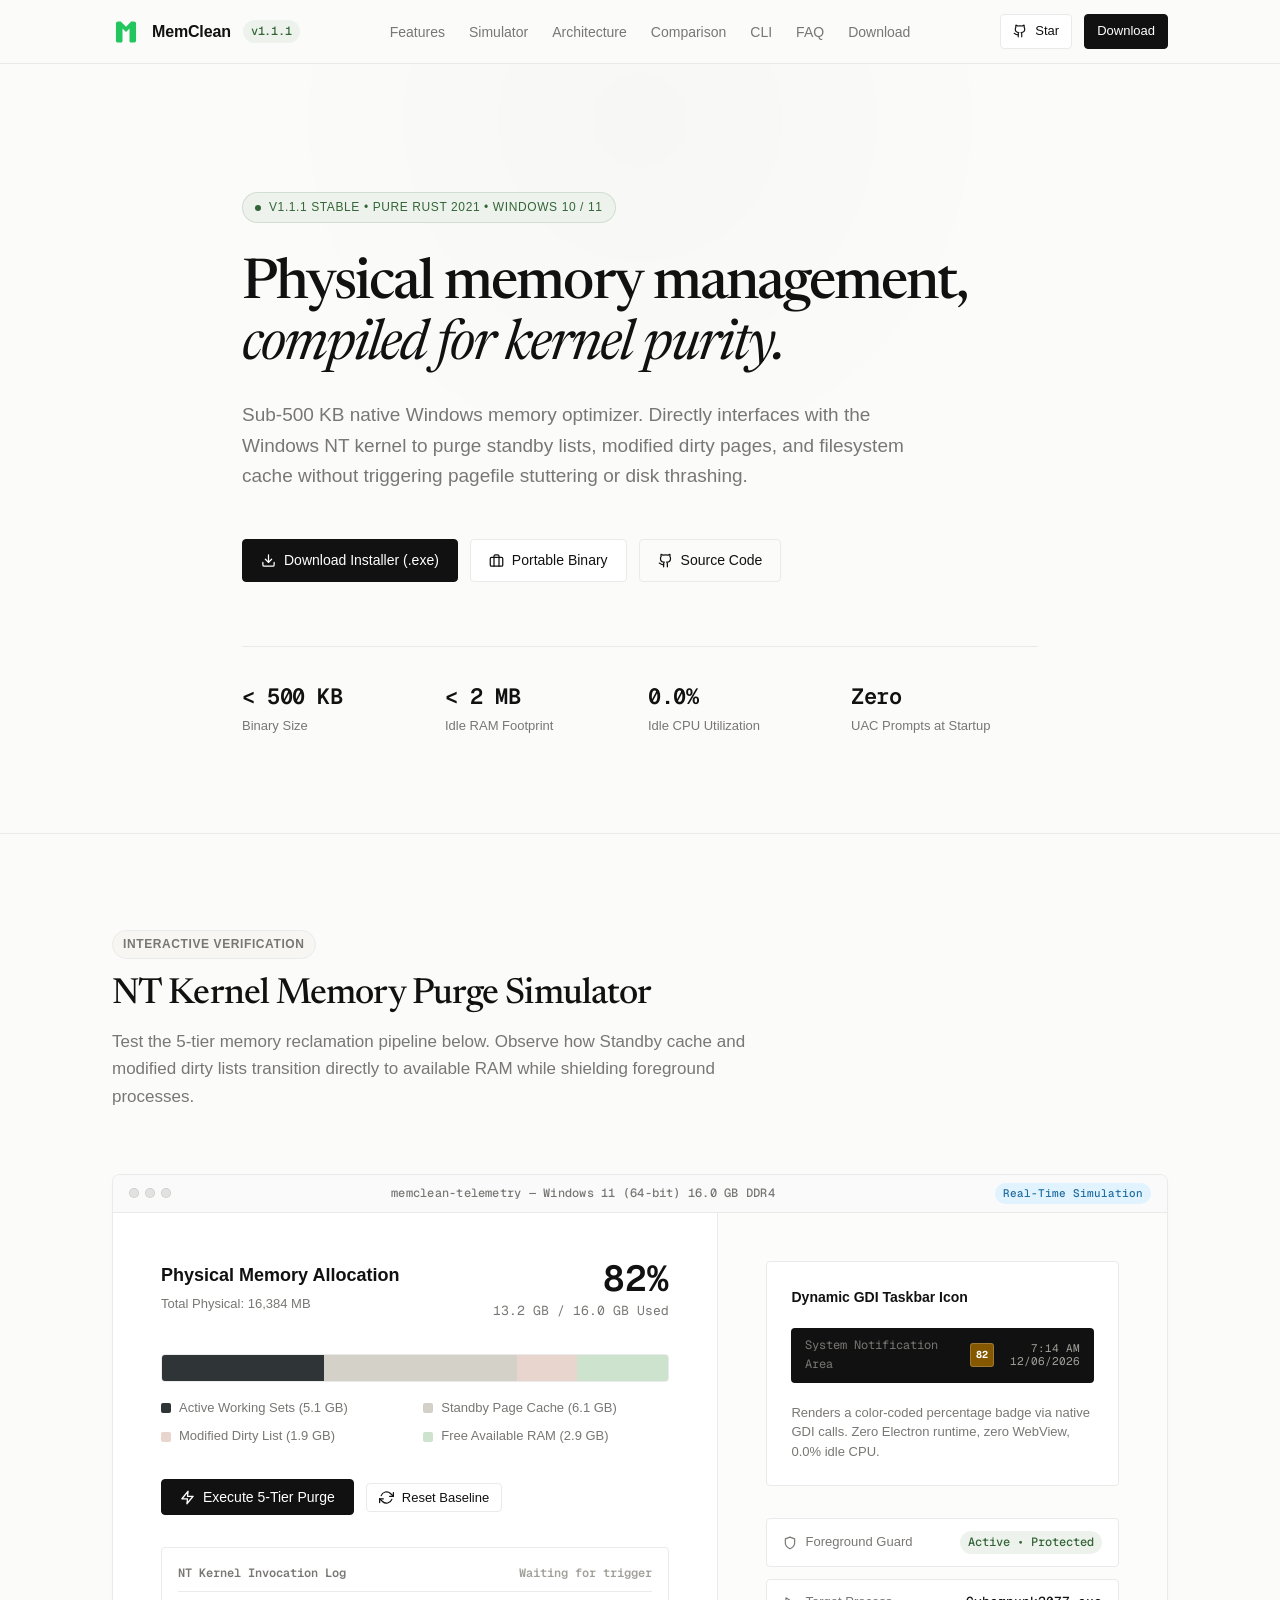
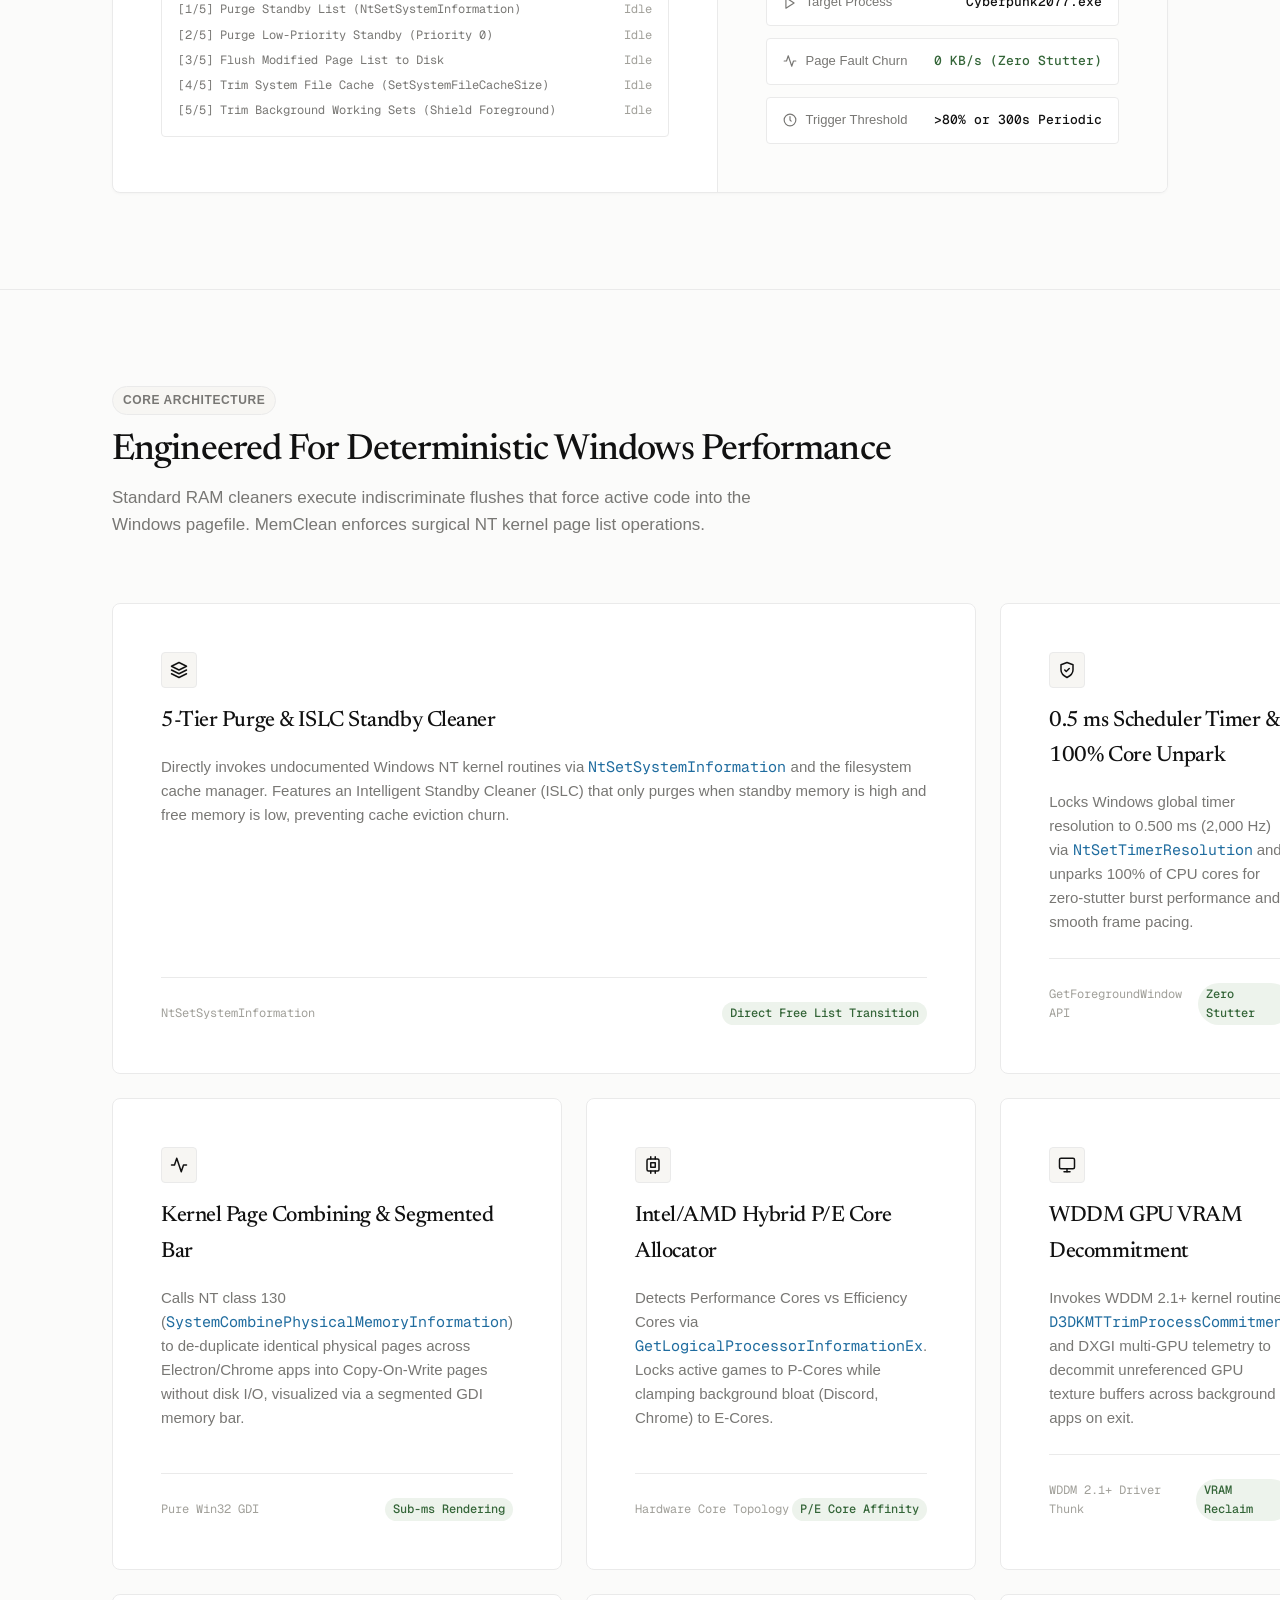
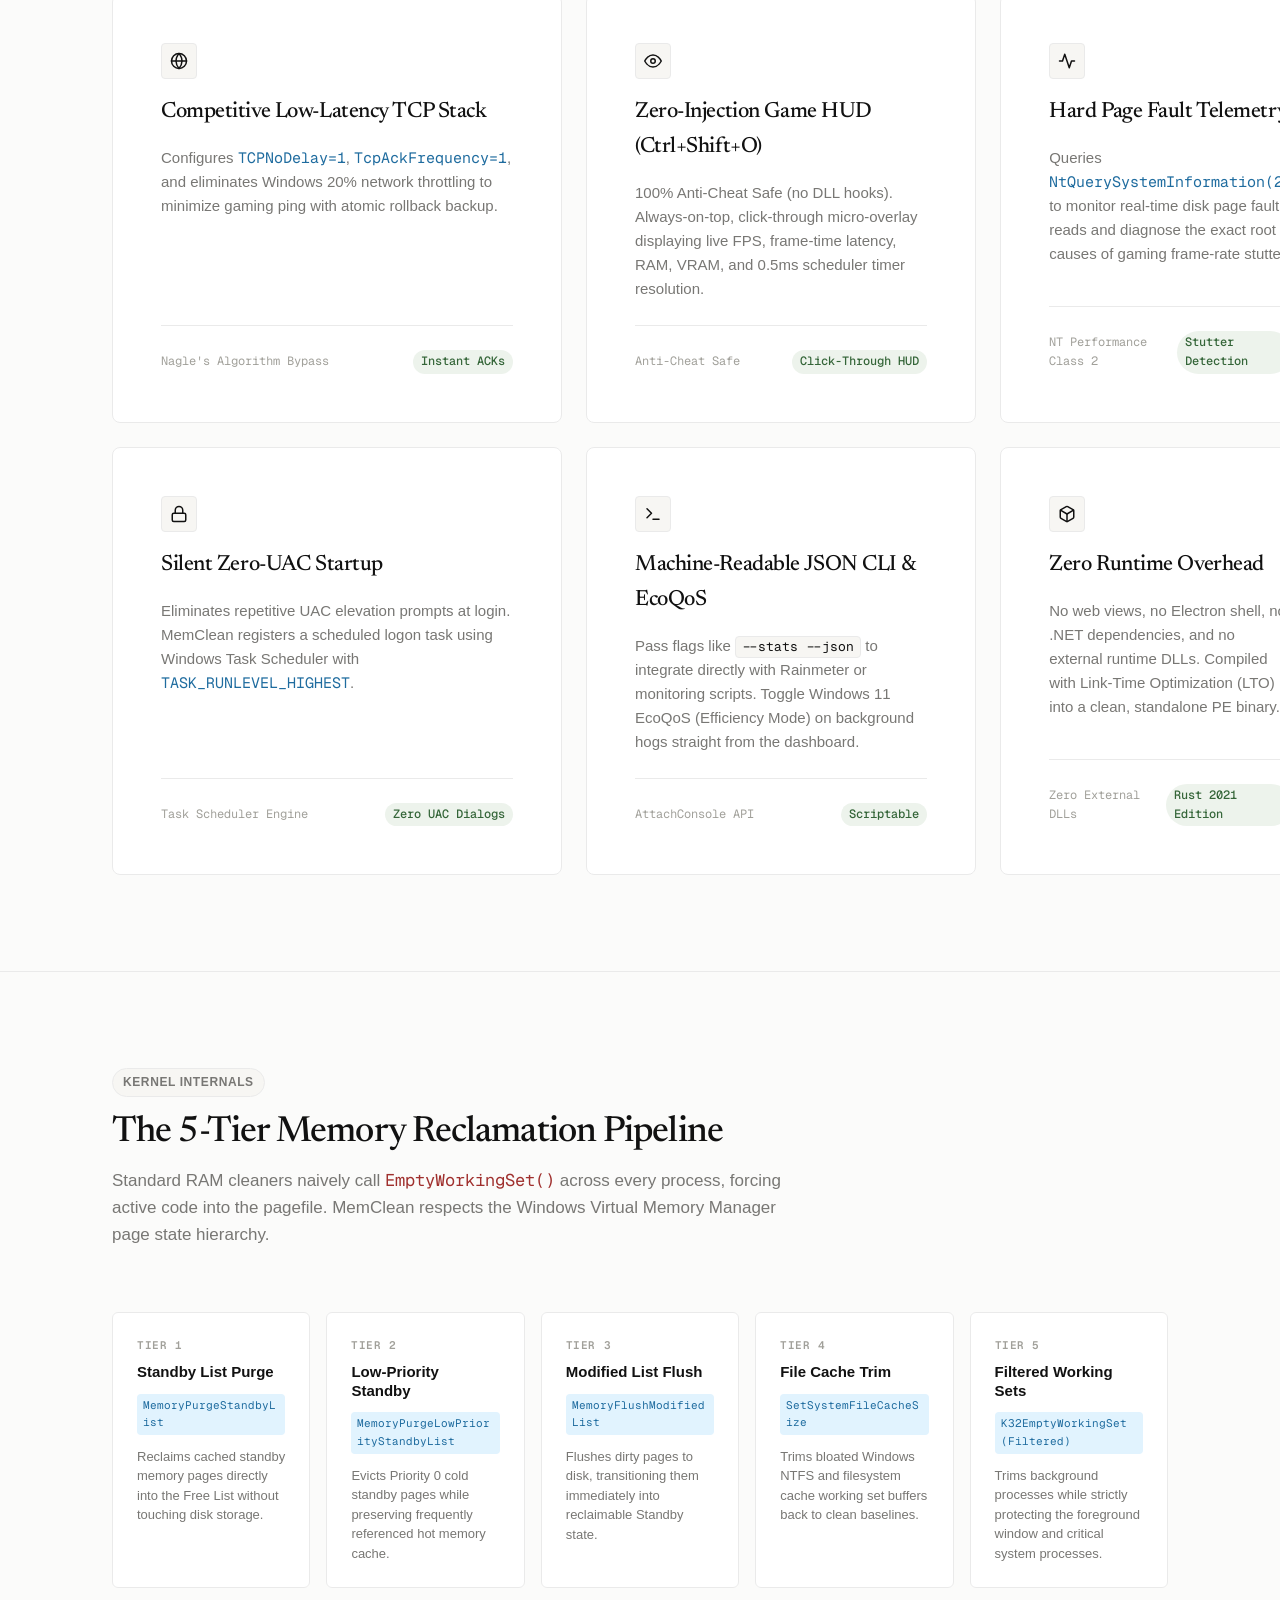
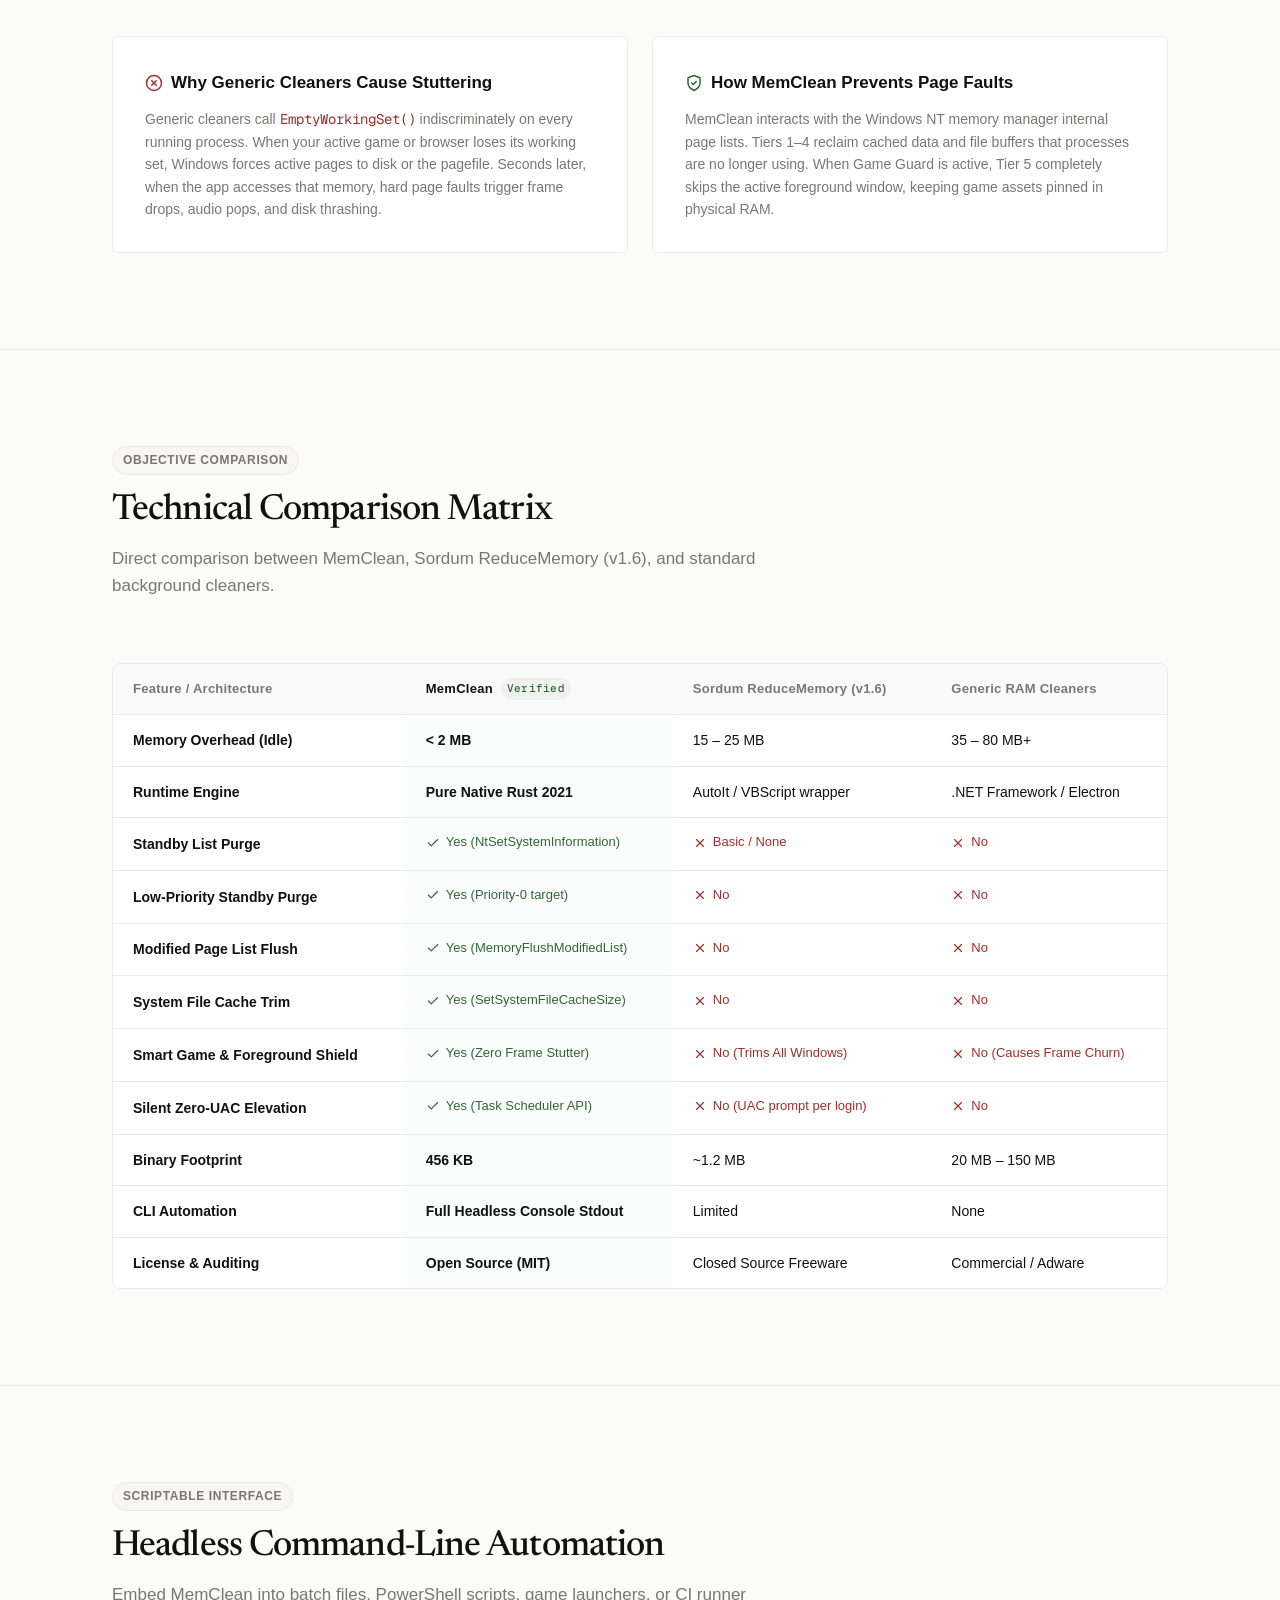
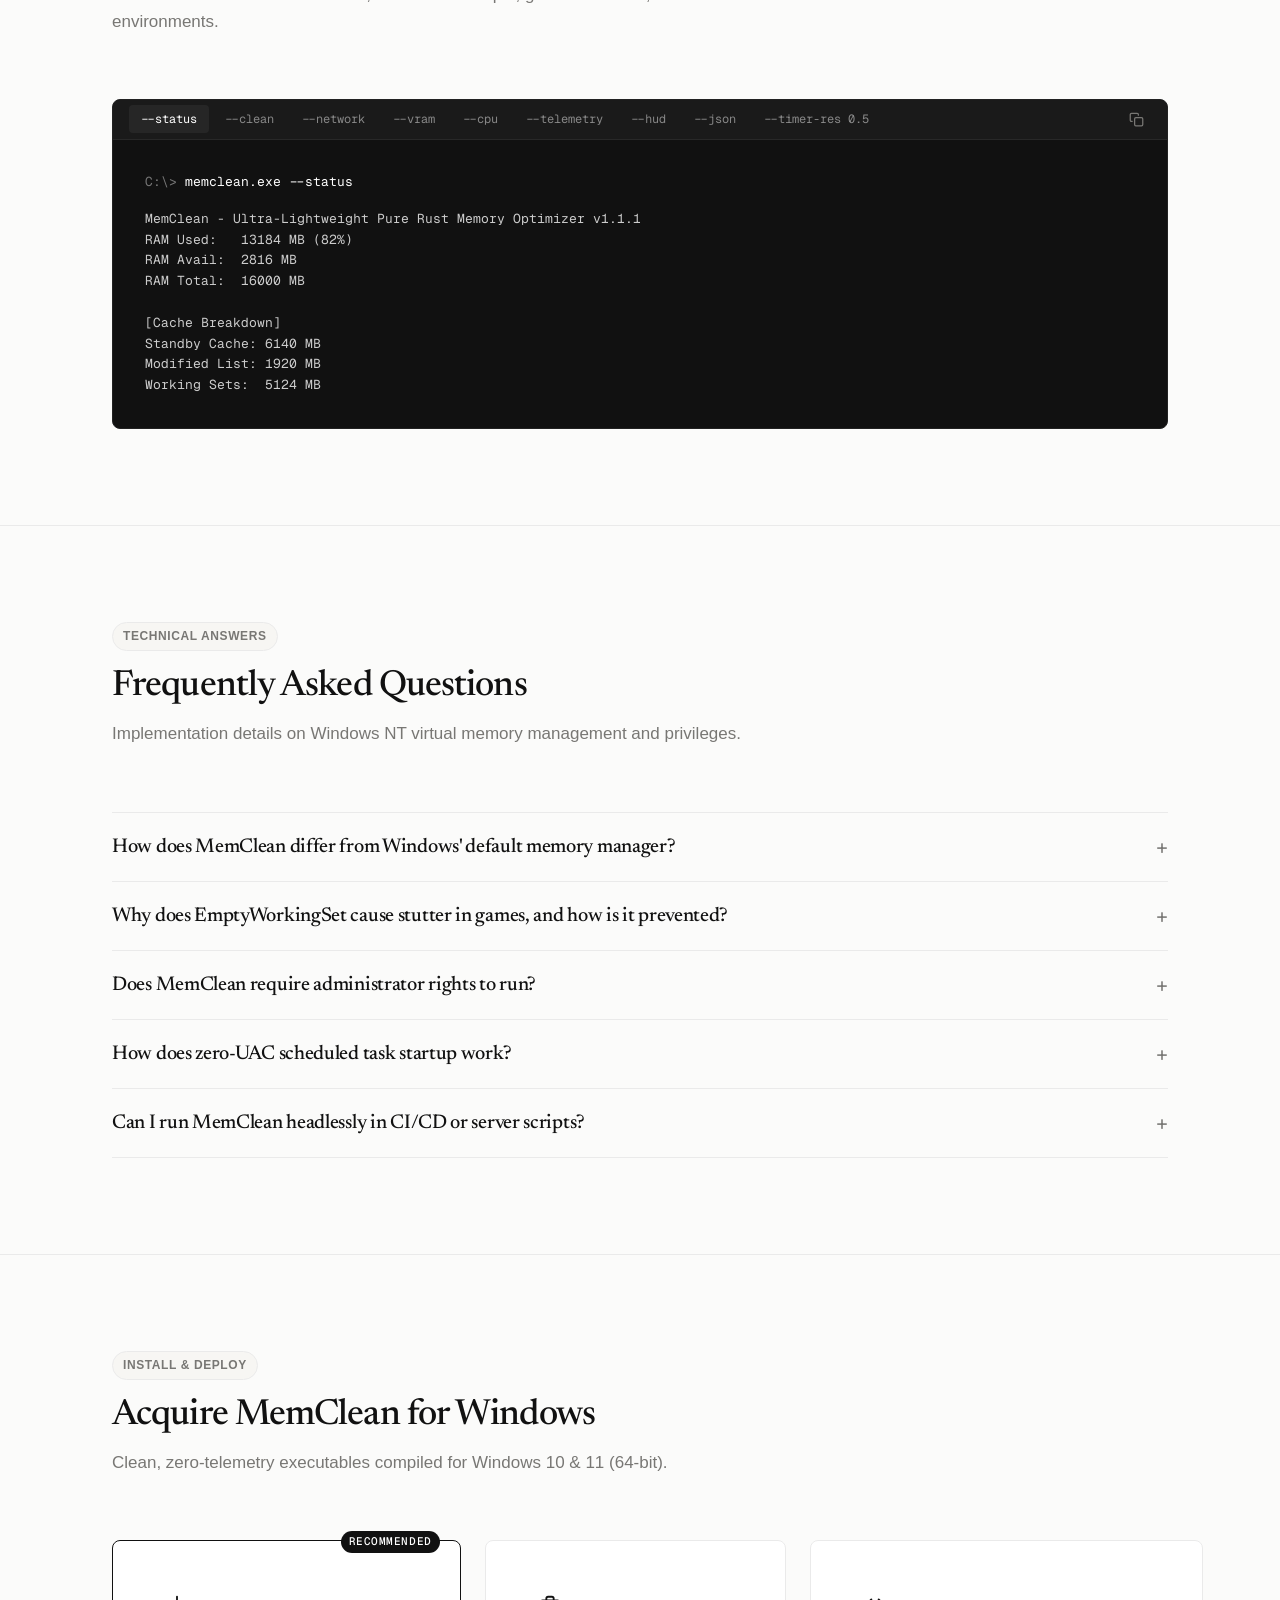
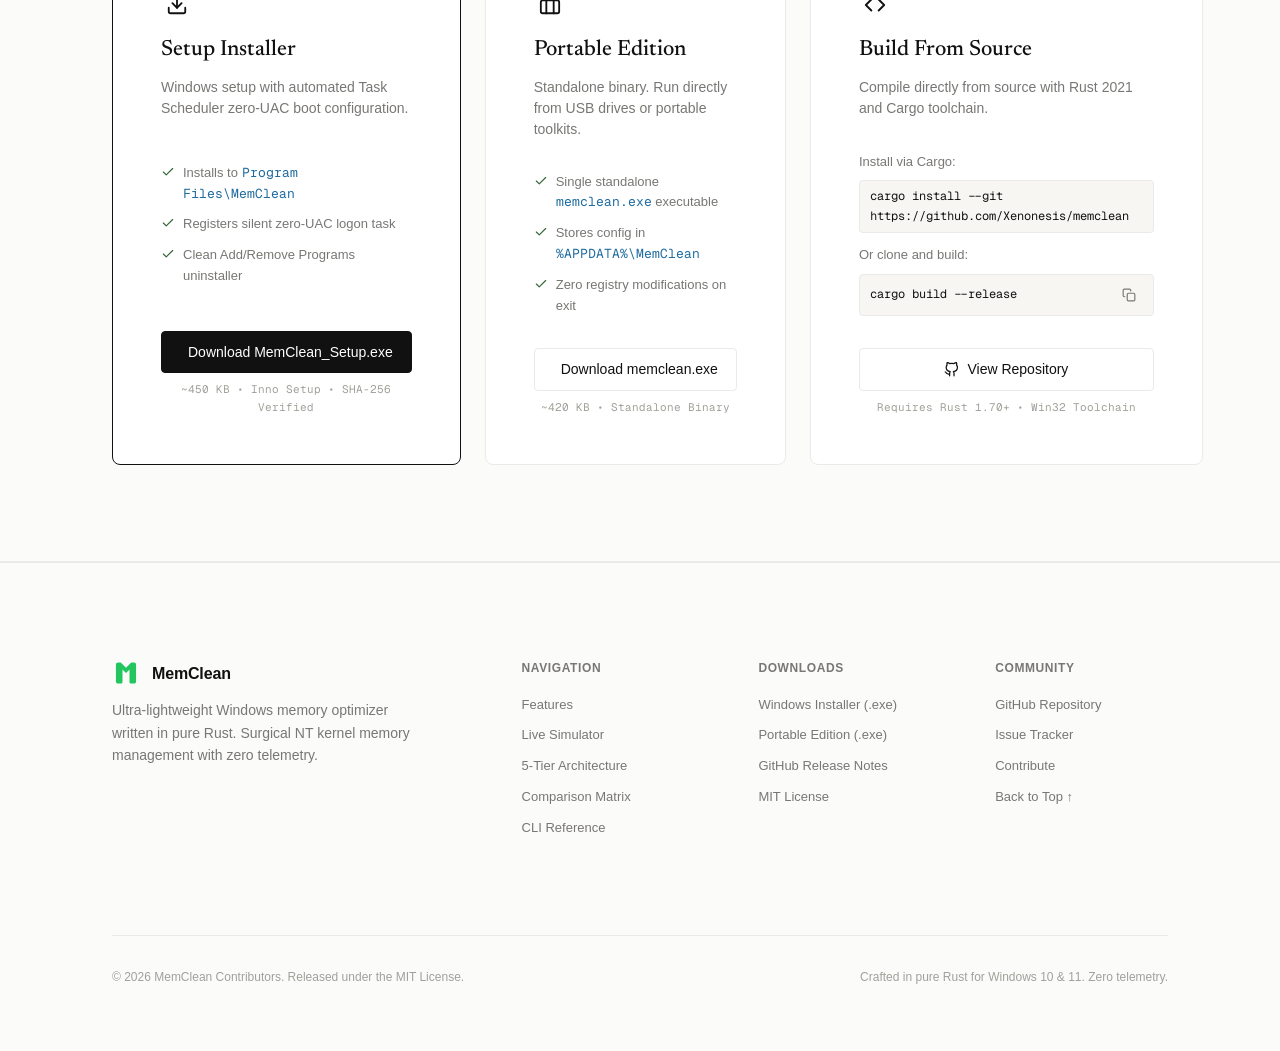
==== commit ab4ee91d: "chore(release): bump version to v1.1.1" ====
--- a/website/index.html
+++ b/website/index.html
@@ -43,7 +43,7 @@
           <path fill="#22C55E" d="M 36 52 C 36 40 44 32 56 32 L 80 32 L 128 80 L 176 32 L 200 32 C 212 32 220 40 220 52 L 220 208 C 220 218 212 224 200 224 L 172 224 C 164 224 160 218 160 210 L 160 96 L 128 128 L 96 96 L 96 210 C 96 218 92 224 84 224 L 56 224 C 44 224 36 218 36 208 Z" />
         </svg>
         <span>MemClean</span>
-        <span class="brand-badge">v1.1.0</span>
+        <span class="brand-badge">v1.1.1</span>
       </a>
 
       <nav aria-label="Primary Navigation">
@@ -90,7 +90,7 @@
       <div class="container hero-content reveal-on-scroll">
         <div class="release-pill">
           <span class="status-dot" aria-hidden="true"></span>
-          <span>v1.1.0 Stable &bull; Pure Rust 2021 &bull; Windows 10 / 11</span>
+          <span>v1.1.1 Stable &bull; Pure Rust 2021 &bull; Windows 10 / 11</span>
         </div>
 
         <h1 class="hero-headline">
@@ -939,7 +939,7 @@
               <span class="cmd-prompt">C:\&gt;</span>
               <span class="cmd-command" id="current-cmd-text">memclean.exe --status</span>
             </div>
-            <pre class="cmd-output" id="terminal-output">MemClean - Ultra-Lightweight Pure Rust Memory Optimizer v1.1.0
+            <pre class="cmd-output" id="terminal-output">MemClean - Ultra-Lightweight Pure Rust Memory Optimizer v1.1.1
 RAM Used:   13184 MB (82%)
 RAM Avail:  2816 MB
 RAM Total:  16000 MB
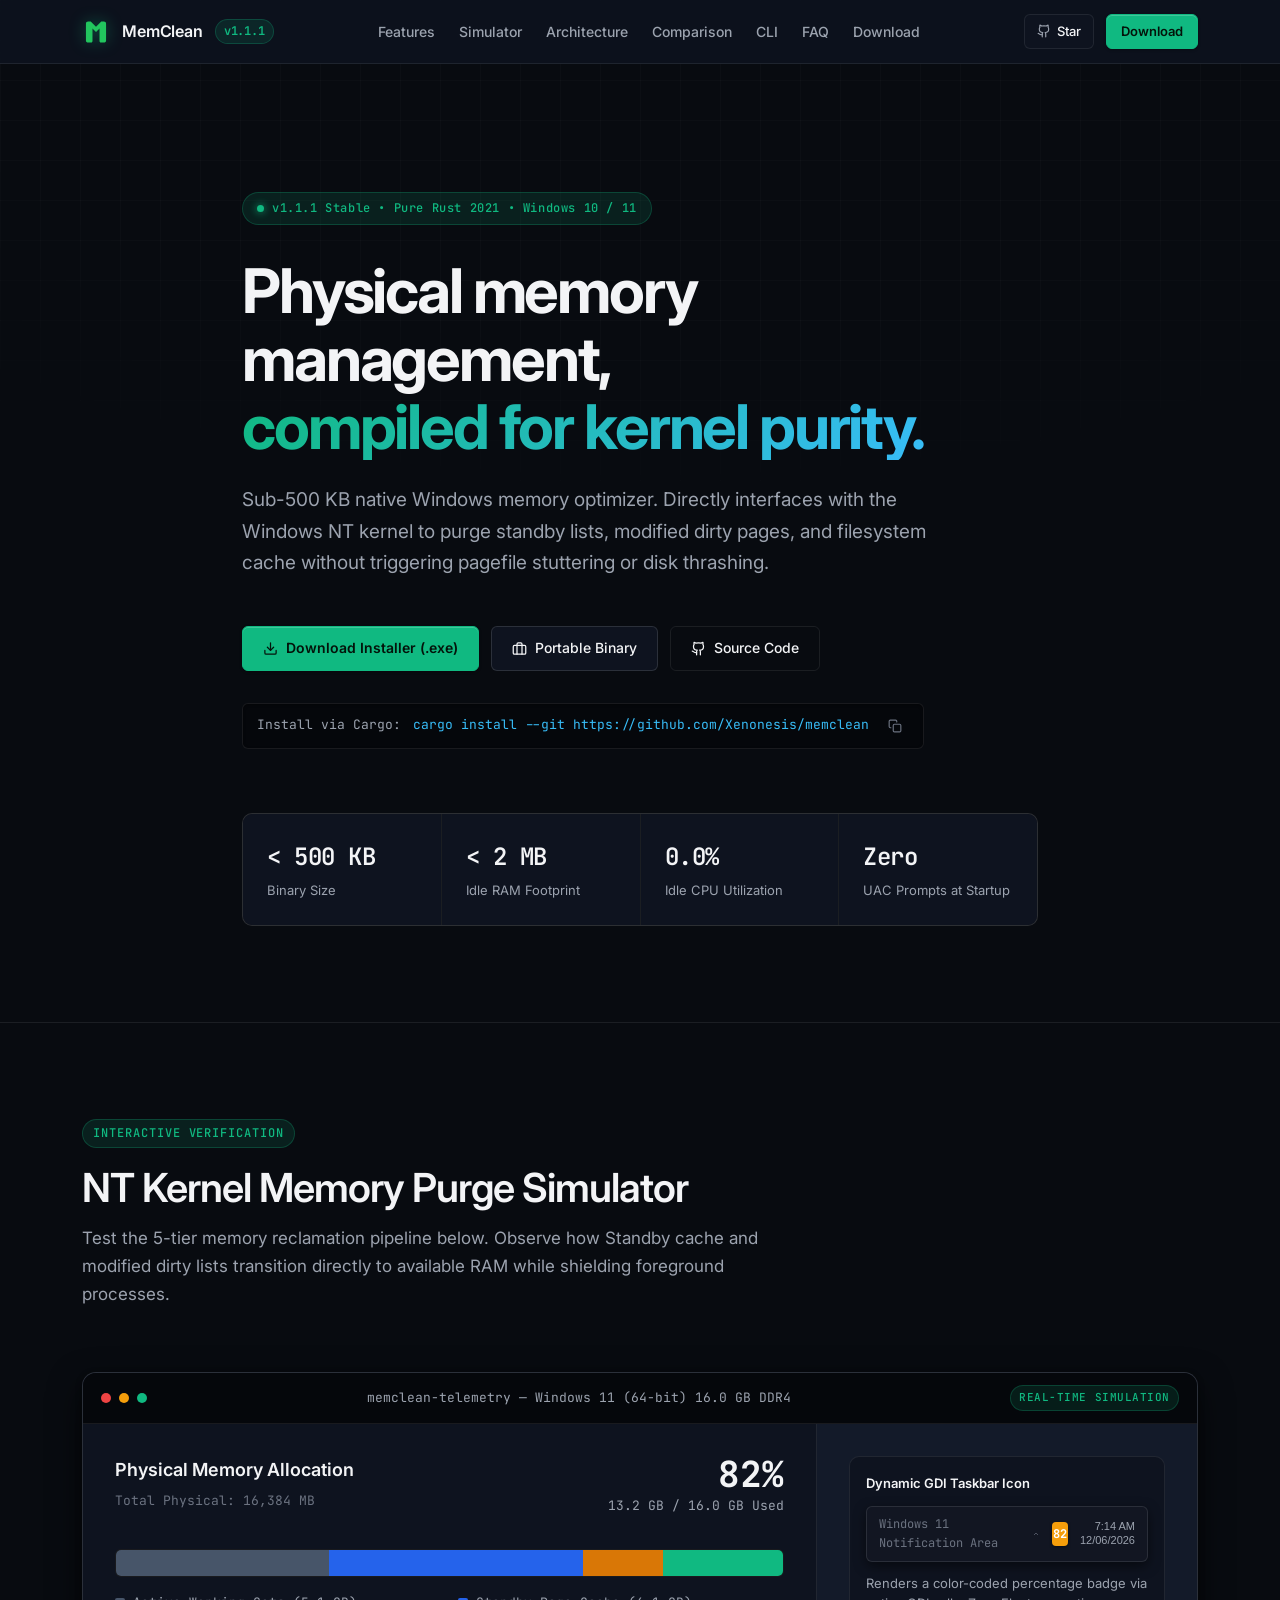
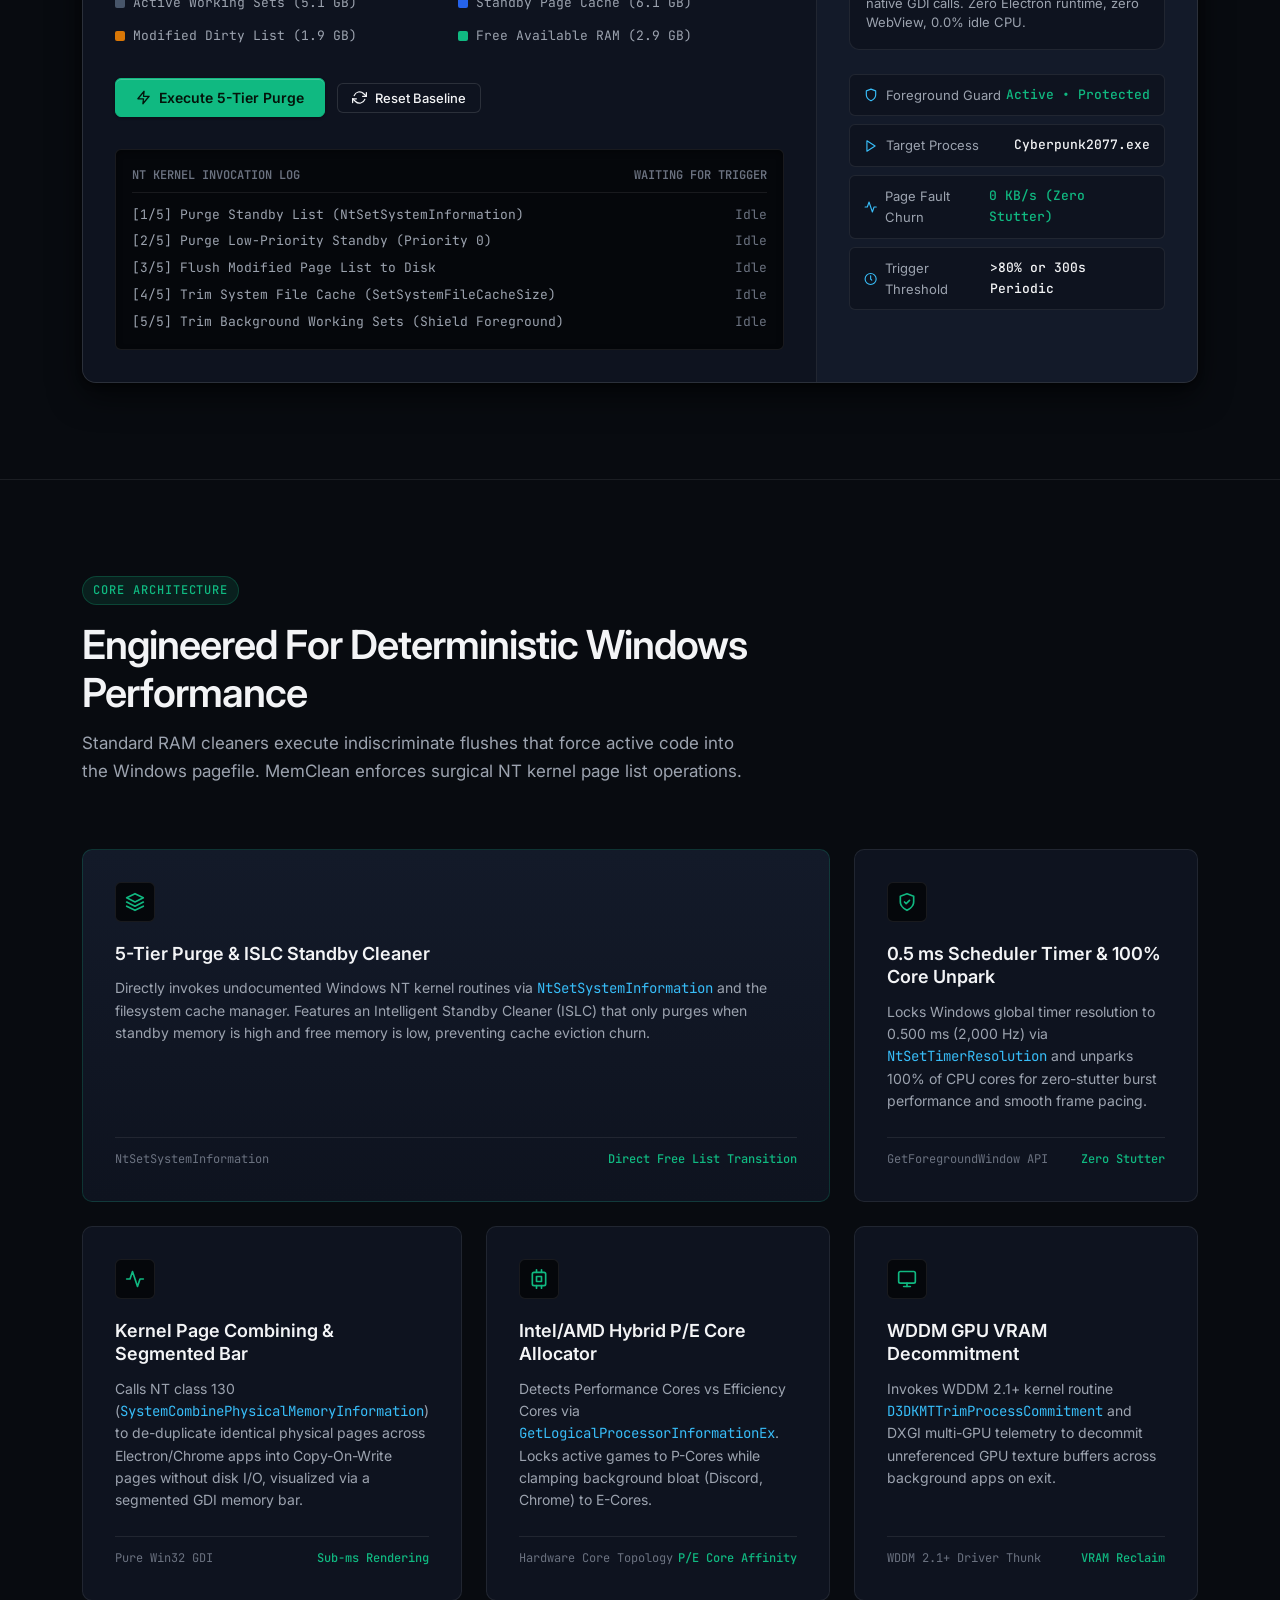
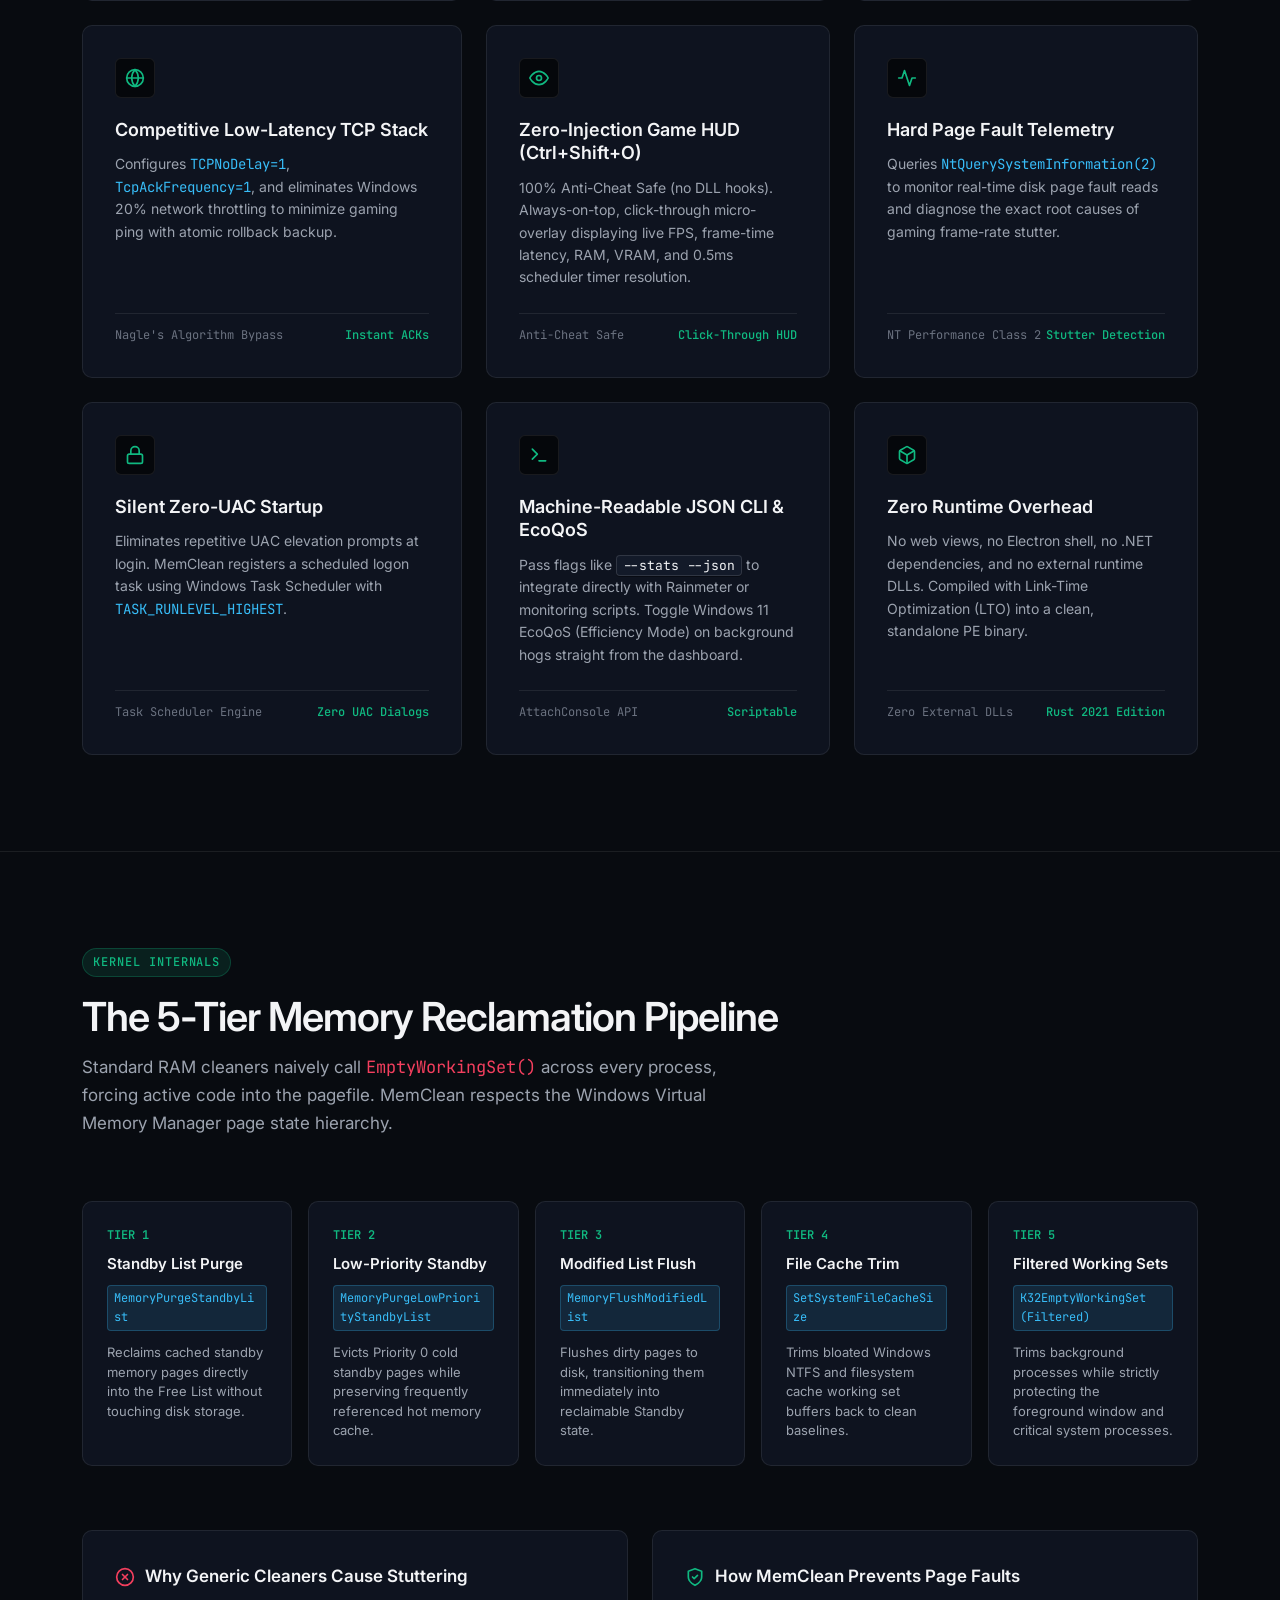
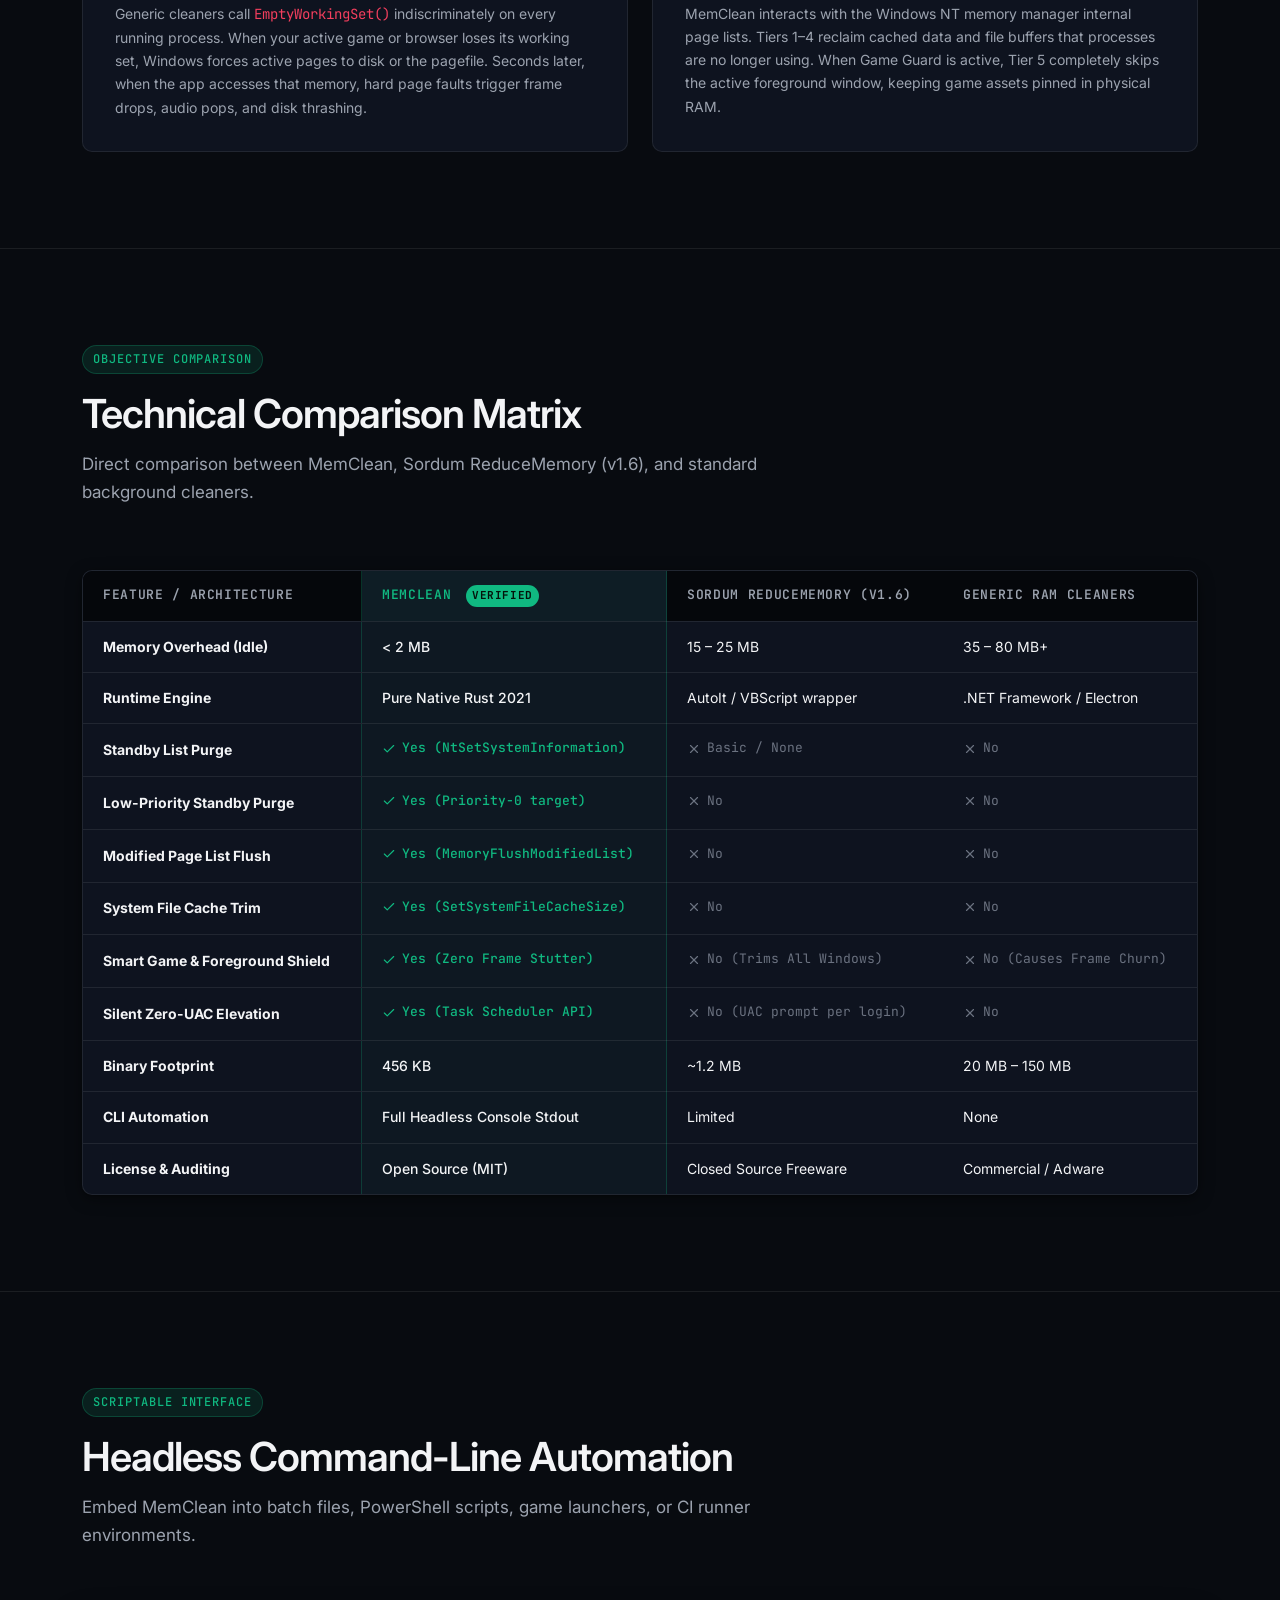
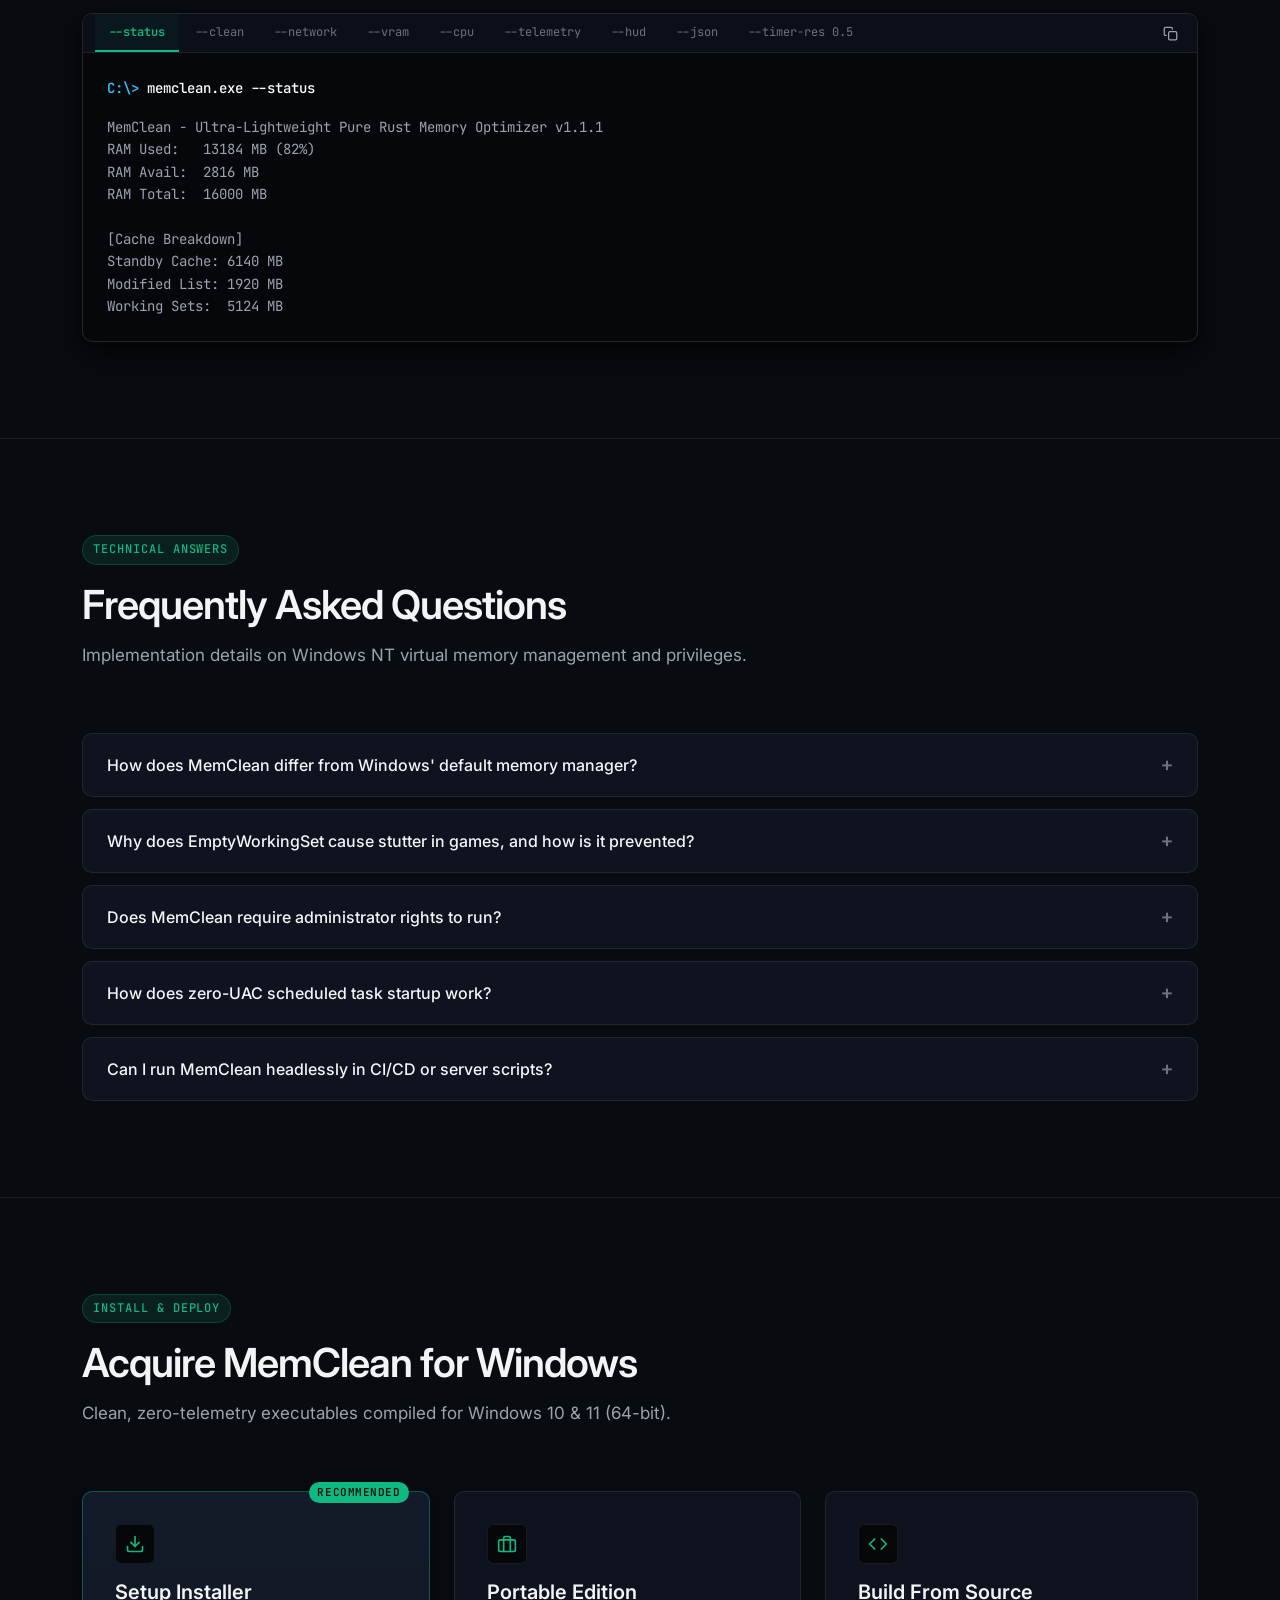
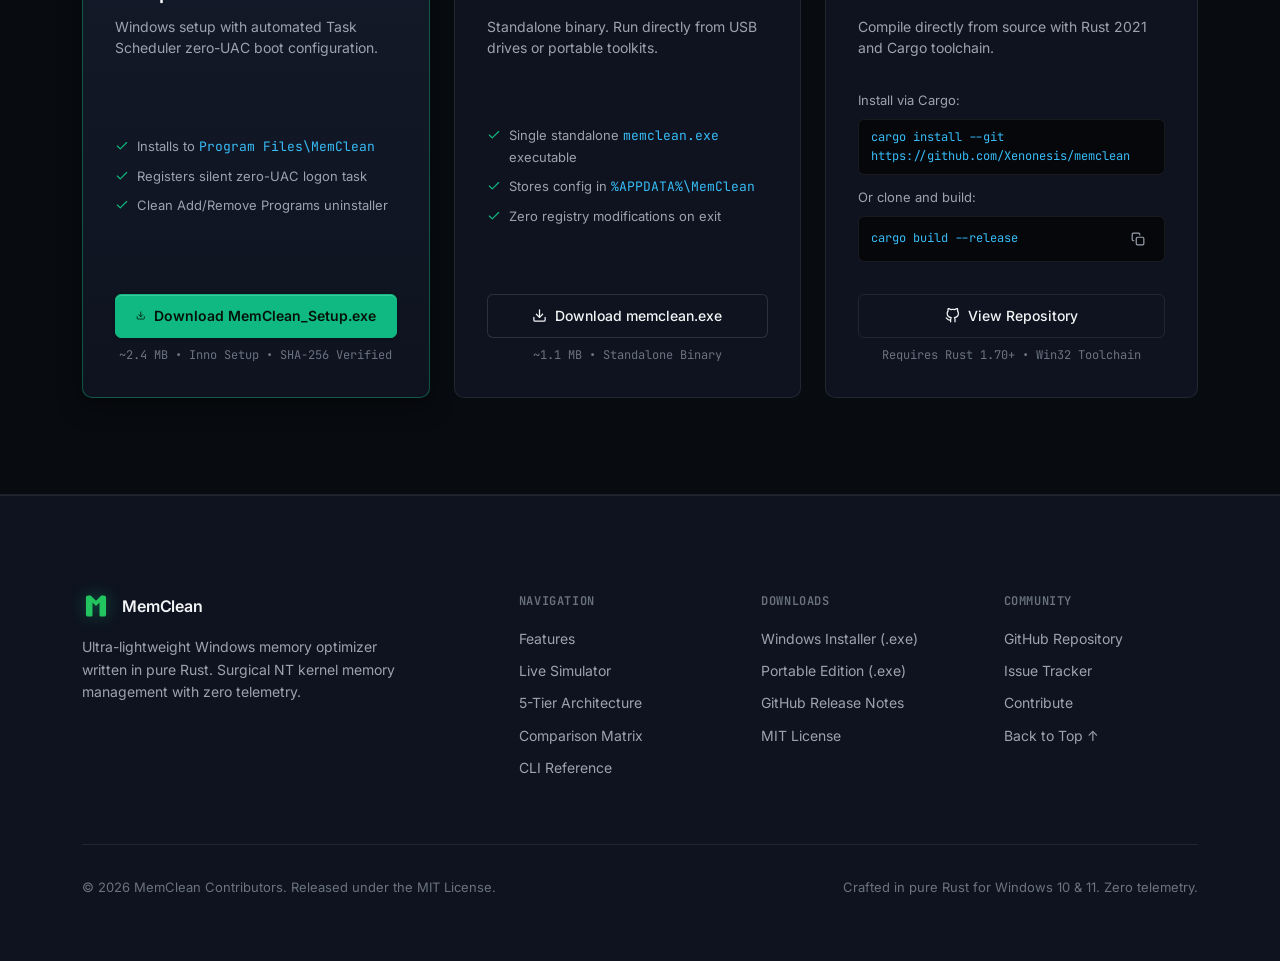
==== commit e7cc7317: "feat(website): revamp UI/UX into Obsidian Dark developer showcase" ====
--- a/website/index.html
+++ b/website/index.html
@@ -12,7 +12,7 @@
   <meta property="og:title" content="MemClean — Physical Memory Management for Windows">
   <meta property="og:description" content="Sub-500 KB, pure Rust memory optimizer with 5-tier NT kernel purging and zero-stutter foreground protection.">
   <meta property="og:url" content="https://xenonesis.github.io/memclean/">
-  <meta name="theme-color" content="#FBFBFA">
+  <meta name="theme-color" content="#080B10">
 
   <!-- Favicons and Web App Manifest -->
   <link rel="icon" href="favicon.ico" sizes="48x48">
@@ -20,10 +20,10 @@
   <link rel="apple-touch-icon" href="apple-touch-icon.png">
   <link rel="manifest" href="site.webmanifest">
 
-  <!-- Typography: Newsreader & Geist Mono -->
+  <!-- Typography: Inter & JetBrains Mono -->
   <link rel="preconnect" href="https://fonts.googleapis.com">
   <link rel="preconnect" href="https://fonts.gstatic.com" crossorigin>
-  <link href="https://fonts.googleapis.com/css2?family=Geist+Mono:wght@400;500;600&family=Newsreader:ital,opsz,wght@0,6..72,400;0,6..72,500;0,6..72,600;1,6..72,400&display=swap" rel="stylesheet">
+  <link href="https://fonts.googleapis.com/css2?family=Inter:wght@400;500;600;700&family=JetBrains+Mono:wght@400;500;600&display=swap" rel="stylesheet">
 
   <!-- Stylesheet -->
   <link rel="stylesheet" href="styles.css">
@@ -129,6 +129,18 @@
           </a>
         </div>
 
+        <!-- Quick Install Snippet -->
+        <div class="hero-quick-cmd" role="region" aria-label="Quick Install Command">
+          <span>Install via Cargo:</span>
+          <code>cargo install --git https://github.com/Xenonesis/memclean</code>
+          <button type="button" class="btn-icon-only btn-copy-snippet" data-copy="cargo install --git https://github.com/Xenonesis/memclean" aria-label="Copy Cargo install command" title="Copy command">
+            <svg viewBox="0 0 24 24" width="14" height="14" fill="none" stroke="currentColor" stroke-width="2" stroke-linecap="round" stroke-linejoin="round" aria-hidden="true">
+              <rect x="9" y="9" width="13" height="13" rx="2" ry="2"></rect>
+              <path d="M5 15H4a2 2 0 0 1-2-2V4a2 2 0 0 1 2-2h9a2 2 0 0 1 2 2v1"></path>
+            </svg>
+          </button>
+        </div>
+
         <!-- Four Key Specs Ribbon -->
         <div class="stats-ribbon" role="region" aria-label="Key Performance Metrics">
           <div class="stat-item">
@@ -205,19 +217,19 @@
 
                 <div class="ram-legend">
                   <div class="legend-item">
-                    <span class="legend-color" style="background: #2F3437;"></span>
+                    <span class="legend-color" style="background: #475569;"></span>
                     <span id="legend-active">Active Working Sets (5.1 GB)</span>
                   </div>
                   <div class="legend-item">
-                    <span class="legend-color" style="background: #D3D1C8;"></span>
+                    <span class="legend-color" style="background: #2563EB;"></span>
                     <span id="legend-standby">Standby Page Cache (6.1 GB)</span>
                   </div>
                   <div class="legend-item">
-                    <span class="legend-color" style="background: #E8D5CE;"></span>
+                    <span class="legend-color" style="background: #D97706;"></span>
                     <span id="legend-modified">Modified Dirty List (1.9 GB)</span>
                   </div>
                   <div class="legend-item">
-                    <span class="legend-color" style="background: #CDE3CE;"></span>
+                    <span class="legend-color" style="background: #10B981;"></span>
                     <span id="legend-free">Free Available RAM (2.9 GB)</span>
                   </div>
                 </div>
@@ -285,9 +297,13 @@
                 </div>
 
                 <div class="taskbar-mockup">
-                  <span style="font-size: 0.75rem; color: #787774; font-family: var(--font-mono);">System Notification Area</span>
+                  <span style="font-size: 0.75rem; color: #6B7280; font-family: var(--font-mono);">Windows 11 Notification Area</span>
                   
                   <div class="taskbar-tray">
+                    <svg viewBox="0 0 24 24" width="12" height="12" fill="none" stroke="currentColor" stroke-width="2" style="color: #6B7280;" aria-hidden="true">
+                      <polyline points="18 15 12 9 6 15"></polyline>
+                    </svg>
+
                     <!-- Dynamic GDI simulated Tray Icon -->
                     <div class="gdi-tray-icon" id="sim-tray-icon" title="MemClean: 82% RAM Used">
                       <span id="tray-num">82</span>
@@ -1074,7 +1090,7 @@
                 </svg>
                 <span>Download MemClean_Setup.exe</span>
               </a>
-              <div class="download-meta">~450 KB &bull; Inno Setup &bull; SHA-256 Verified</div>
+              <div class="download-meta">~2.4 MB &bull; Inno Setup &bull; SHA-256 Verified</div>
             </div>
           </div>
 
@@ -1115,7 +1131,7 @@
                 </svg>
                 <span>Download memclean.exe</span>
               </a>
-              <div class="download-meta">~420 KB &bull; Standalone Binary</div>
+              <div class="download-meta">~1.1 MB &bull; Standalone Binary</div>
             </div>
           </div>
 
--- a/website/styles.css
+++ b/website/styles.css
@@ -1,43 +1,71 @@
 @charset "UTF-8";
-@import url('https://fonts.googleapis.com/css2?family=Geist+Mono:wght@400;500;600&family=Newsreader:ital,opsz,wght@0,6..72,400;0,6..72,500;0,6..72,600;1,6..72,400&display=swap');
+@import url('https://fonts.googleapis.com/css2?family=Inter:wght@400;500;600;700&family=JetBrains+Mono:wght@400;500;600&display=swap');
 
 /* ==========================================================================
-   Protocol: Premium Utilitarian Minimalism & Editorial UI
-   Monochrome Warm Slate + Spot Pastels + Razor Hairlines
+   MemClean Design System — Precision Systems Engineering Theme
+   Obsidian Dark Palette + Razor Hairlines + High-Visibility Telemetry
+   Zero AI Slop • Pure Native CSS3 Custom Properties
    ========================================================================== */
 
 :root {
-  /* Palette: Warm Monochrome */
-  --bg-canvas: #FBFBFA;
-  --bg-surface: #FFFFFF;
-  --bg-subtle: #F7F6F3;
-  --bg-card: #FFFFFF;
-  --bg-card-hover: #F9F9F8;
-
-  --border-light: #EAEAEA;
-  --border-divider: rgba(0, 0, 0, 0.06);
-
-  --text-primary: #111111;
-  --text-secondary: #787774;
-  --text-tertiary: #A1A09A;
-  --text-inverse: #FFFFFF;
-
-  /* Spot Pastels */
-  --pastel-green-bg: #EDF3EC;
-  --pastel-green-text: #346538;
-  --pastel-blue-bg: #E1F3FE;
-  --pastel-blue-text: #1F6C9F;
-  --pastel-amber-bg: #FBF3DB;
-  --pastel-amber-text: #956400;
-  --pastel-red-bg: #FDEBEC;
-  --pastel-red-text: #9F2F2D;
-
-  /* Typography */
-  --font-serif: 'Newsreader', 'Playfair Display', Georgia, serif;
-  --font-sans: 'Geist Sans', -apple-system, BlinkMacSystemFont, 'Segoe UI', 'Helvetica Neue', Arial, sans-serif;
-  --font-mono: 'Geist Mono', 'JetBrains Mono', 'SF Mono', Consolas, monospace;
-
-  /* Spacing: Macro-whitespace */
+  /* Surface & Canvas Tokens */
+  --bg-canvas: #080B10;
+  --bg-surface: #0E131F;
+  --bg-surface-elevated: #131A29;
+  --bg-surface-hover: #172134;
+  --bg-inset: #05070B;
+  --bg-acrylic: rgba(14, 19, 31, 0.85);
+
+  /* Hairlines & Borders */
+  --border-hairline: rgba(255, 255, 255, 0.08);
+  --border-subtle: rgba(255, 255, 255, 0.12);
+  --border-focus: rgba(16, 185, 129, 0.6);
+  --border-active: rgba(16, 185, 129, 0.35);
+
+  /* Typography Colors */
+  --text-primary: #F3F4F6;
+  --text-secondary: #9CA3AF;
+  --text-tertiary: #6B7280;
+  --text-inverse: #080B10;
+
+  /* Telemetry Accents */
+  --accent-emerald: #10B981;
+  --accent-emerald-hover: #34D399;
+  --accent-emerald-bg: rgba(16, 185, 129, 0.12);
+  --accent-emerald-border: rgba(16, 185, 129, 0.25);
+
+  --accent-cyan: #38BDF8;
+  --accent-cyan-hover: #7DD3FC;
+  --accent-cyan-bg: rgba(56, 189, 248, 0.12);
+  --accent-cyan-border: rgba(56, 189, 248, 0.25);
+
+  --accent-amber: #F59E0B;
+  --accent-amber-bg: rgba(245, 158, 11, 0.12);
+  --accent-amber-border: rgba(245, 158, 11, 0.25);
+
+  --accent-rose: #F43F5E;
+  --accent-rose-bg: rgba(244, 63, 94, 0.12);
+  --accent-rose-border: rgba(244, 63, 94, 0.25);
+
+  /* Backward Compatibility Tokens for existing JS */
+  --pastel-green-bg: var(--accent-emerald-bg);
+  --pastel-green-text: var(--accent-emerald);
+  --pastel-blue-bg: var(--accent-cyan-bg);
+  --pastel-blue-text: var(--accent-cyan);
+  --pastel-amber-bg: var(--accent-amber-bg);
+  --pastel-amber-text: var(--accent-amber);
+  --pastel-red-bg: var(--accent-rose-bg);
+  --pastel-red-text: var(--accent-rose);
+  --border-light: var(--border-hairline);
+  --bg-subtle: var(--bg-surface-elevated);
+  --bg-card: var(--bg-surface);
+  --bg-card-hover: var(--bg-surface-hover);
+
+  /* Typography Stack */
+  --font-sans: 'Inter', -apple-system, BlinkMacSystemFont, 'Segoe UI', Roboto, sans-serif;
+  --font-mono: 'JetBrains Mono', 'Geist Mono', SFMono-Regular, Consolas, monospace;
+
+  /* Spacing Scale (4px/8px Incremental) */
   --space-2xs: 4px;
   --space-xs: 8px;
   --space-sm: 12px;
@@ -49,24 +77,26 @@
   --space-4xl: 96px;
   --space-5xl: 128px;
 
-  /* Geometry */
+  /* Geometry & Radius */
   --radius-xs: 4px;
   --radius-sm: 6px;
-  --radius-md: 8px;
-  --radius-lg: 12px;
+  --radius-md: 10px;
+  --radius-lg: 14px;
+  --radius-xl: 20px;
   --radius-pill: 9999px;
 
-  /* Shadows: Ultra-diffuse and low opacity (<0.05) */
-  --shadow-subtle: 0 1px 3px rgba(0, 0, 0, 0.03);
-  --shadow-hover: 0 2px 8px rgba(0, 0, 0, 0.04);
-
-  /* Layout */
-  --container-max: 1120px;
+  /* Shadows: Tactile, tight, and subtle */
+  --shadow-subtle: 0 1px 3px rgba(0, 0, 0, 0.5), 0 1px 2px rgba(0, 0, 0, 0.4);
+  --shadow-card: 0 4px 16px rgba(0, 0, 0, 0.4), 0 1px 3px rgba(0, 0, 0, 0.3);
+  --shadow-elevated: 0 12px 32px rgba(0, 0, 0, 0.6), 0 2px 6px rgba(0, 0, 0, 0.4);
+
+  /* Layout Max Widths */
+  --container-max: 1180px;
   --content-max: 860px;
 }
 
 /* ==========================================================================
-   CSS Reset & Base Rules
+   CSS Reset & Base Standards
    ========================================================================== */
 
 *, *::before, *::after {
@@ -96,18 +126,19 @@
   position: relative;
 }
 
-/* Background Warm Spot / Subtle Depth Layer */
+/* Engineered Subtle Matrix Grid Background (Zero Slop) */
 body::before {
   content: "";
   position: fixed;
-  top: -20%;
-  left: 50%;
-  transform: translateX(-50%);
-  width: 900px;
-  height: 600px;
-  background: radial-gradient(circle, rgba(0, 0, 0, 0.015) 0%, rgba(251, 251, 250, 0) 70%);
+  inset: 0;
+  background-image: 
+    linear-gradient(to right, rgba(255, 255, 255, 0.02) 1px, transparent 1px),
+    linear-gradient(to bottom, rgba(255, 255, 255, 0.02) 1px, transparent 1px);
+  background-size: 40px 40px;
   pointer-events: none;
   z-index: 0;
+  mask-image: radial-gradient(ellipse 90% 60% at 50% 0%, #000 60%, transparent 100%);
+  -webkit-mask-image: radial-gradient(ellipse 90% 60% at 50% 0%, #000 60%, transparent 100%);
 }
 
 img, svg {
@@ -118,7 +149,7 @@
 a {
   color: inherit;
   text-decoration: none;
-  transition: opacity 150ms ease, color 150ms ease;
+  transition: color 150ms ease, opacity 150ms ease;
 }
 
 button {
@@ -130,6 +161,7 @@
 
 code, kbd, pre {
   font-family: var(--font-mono);
+  font-variant-numeric: tabular-nums;
 }
 
 kbd {
@@ -138,13 +170,20 @@
   font-size: 0.8125rem;
   line-height: 1.2;
   color: var(--text-primary);
-  background-color: var(--bg-subtle);
-  border: 1px solid var(--border-light);
+  background-color: var(--bg-surface-elevated);
+  border: 1px solid var(--border-subtle);
   border-radius: var(--radius-xs);
+  box-shadow: 0 1px 0 rgba(0, 0, 0, 0.4);
+}
+
+/* Focus Visibility Standards (WCAG 2.1 AA) */
+:focus-visible {
+  outline: 2px solid var(--accent-emerald);
+  outline-offset: 2px;
 }
 
 /* ==========================================================================
-   Layout Containers
+   Layout Containers & Common Elements
    ========================================================================== */
 
 .container {
@@ -161,7 +200,8 @@
 .section {
   padding-top: var(--space-4xl);
   padding-bottom: var(--space-4xl);
-  border-bottom: 1px solid var(--border-light);
+  border-bottom: 1px solid var(--border-hairline);
+  position: relative;
 }
 
 .section-header {
@@ -170,24 +210,26 @@
 }
 
 .section-tag {
-  display: inline-block;
+  display: inline-flex;
+  align-items: center;
+  gap: 6px;
+  font-family: var(--font-mono);
   font-size: 0.75rem;
-  font-weight: 600;
+  font-weight: 500;
   text-transform: uppercase;
-  letter-spacing: 0.05em;
+  letter-spacing: 0.08em;
   padding: 4px 10px;
   border-radius: var(--radius-pill);
-  background-color: var(--bg-subtle);
-  color: var(--text-secondary);
-  border: 1px solid var(--border-light);
+  background-color: var(--accent-emerald-bg);
+  color: var(--accent-emerald);
+  border: 1px solid var(--accent-emerald-border);
   margin-bottom: var(--space-md);
 }
 
 .section-title {
-  font-family: var(--font-serif);
-  font-size: 2.25rem;
-  font-weight: 500;
-  line-height: 1.15;
+  font-size: clamp(1.875rem, 3.5vw, 2.5rem);
+  font-weight: 600;
+  line-height: 1.2;
   letter-spacing: -0.025em;
   color: var(--text-primary);
   margin-bottom: var(--space-sm);
@@ -195,24 +237,25 @@
 
 .section-desc {
   font-size: 1.0625rem;
-  line-height: 1.6;
+  line-height: 1.65;
   color: var(--text-secondary);
   max-width: 680px;
 }
 
 /* ==========================================================================
-   Header & Navigation
+   Site Header & Translucent Navigation
    ========================================================================== */
 
 .site-header {
   position: sticky;
   top: 0;
   z-index: 100;
-  background-color: rgba(251, 251, 250, 0.92);
-  backdrop-filter: blur(12px);
-  -webkit-backdrop-filter: blur(12px);
-  border-bottom: 1px solid var(--border-light);
+  background-color: var(--bg-acrylic);
+  backdrop-filter: blur(16px);
+  -webkit-backdrop-filter: blur(16px);
+  border-bottom: 1px solid var(--border-hairline);
   height: 64px;
+  transition: border-color 200ms ease;
 }
 
 .nav-container {
@@ -236,16 +279,18 @@
   width: 28px;
   height: 28px;
   border-radius: var(--radius-xs);
+  filter: drop-shadow(0 0 8px rgba(16, 185, 129, 0.4));
 }
 
 .brand-badge {
   font-family: var(--font-mono);
   font-size: 0.75rem;
-  font-weight: 500;
+  font-weight: 600;
   padding: 2px 8px;
   border-radius: var(--radius-pill);
-  background-color: var(--pastel-green-bg);
-  color: var(--pastel-green-text);
+  background-color: var(--accent-emerald-bg);
+  color: var(--accent-emerald);
+  border: 1px solid var(--accent-emerald-border);
 }
 
 .nav-links {
@@ -260,6 +305,8 @@
   font-weight: 500;
   color: var(--text-secondary);
   transition: color 150ms ease;
+  position: relative;
+  padding: 4px 0;
 }
 
 .nav-link:hover {
@@ -275,24 +322,26 @@
 .github-star-btn {
   display: inline-flex;
   align-items: center;
-  gap: var(--space-xs);
+  gap: 6px;
   padding: 6px 12px;
   font-size: 0.8125rem;
   font-weight: 500;
   color: var(--text-primary);
   background-color: var(--bg-surface);
-  border: 1px solid var(--border-light);
-  border-radius: var(--radius-xs);
-  transition: background-color 150ms ease;
+  border: 1px solid var(--border-hairline);
+  border-radius: var(--radius-sm);
+  transition: background-color 150ms ease, border-color 150ms ease;
 }
 
 .github-star-btn:hover {
-  background-color: var(--bg-subtle);
+  background-color: var(--bg-surface-elevated);
+  border-color: var(--border-subtle);
 }
 
 .github-star-btn svg {
   width: 14px;
   height: 14px;
+  color: var(--text-secondary);
 }
 
 .nav-toggle {
@@ -302,20 +351,21 @@
 }
 
 /* ==========================================================================
-   Buttons (Utilitarian Specification)
+   Buttons (Precision Interactive Components)
    ========================================================================== */
 
 .btn {
   display: inline-flex;
   align-items: center;
   justify-content: center;
-  gap: var(--space-xs);
-  padding: 9px 18px;
+  gap: 8px;
+  padding: 10px 20px;
   font-size: 0.875rem;
   font-weight: 500;
-  border-radius: var(--radius-xs);
-  transition: background-color 150ms ease, transform 100ms ease, border-color 150ms ease;
+  border-radius: var(--radius-sm);
+  transition: background-color 150ms ease, transform 100ms ease, border-color 150ms ease, box-shadow 150ms ease;
   white-space: nowrap;
+  user-select: none;
 }
 
 .btn:active {
@@ -328,38 +378,43 @@
 }
 
 .btn-primary {
-  background-color: #111111;
-  color: #FFFFFF;
-  border: 1px solid #111111;
+  background-color: var(--accent-emerald);
+  color: #04130A;
+  font-weight: 600;
+  border: 1px solid var(--accent-emerald);
+  box-shadow: 0 1px 3px rgba(0, 0, 0, 0.3), inset 0 1px 0 rgba(255, 255, 255, 0.2);
 }
 
 .btn-primary:hover {
-  background-color: #2E2E2E;
-  border-color: #2E2E2E;
+  background-color: var(--accent-emerald-hover);
+  border-color: var(--accent-emerald-hover);
+  box-shadow: 0 4px 12px rgba(16, 185, 129, 0.25);
 }
 
 .btn-secondary {
   background-color: var(--bg-surface);
   color: var(--text-primary);
-  border: 1px solid var(--border-light);
+  border: 1px solid var(--border-subtle);
 }
 
 .btn-secondary:hover {
-  background-color: var(--bg-subtle);
+  background-color: var(--bg-surface-elevated);
+  border-color: rgba(255, 255, 255, 0.2);
 }
 
 .btn-outline {
   background-color: transparent;
   color: var(--text-primary);
-  border: 1px solid var(--border-light);
+  border: 1px solid var(--border-hairline);
 }
 
 .btn-outline:hover {
   background-color: var(--bg-surface);
+  border-color: var(--border-subtle);
 }
 
 .btn-sm {
-  padding: 6px 12px;
+  padding: 6px 14px;
   font-size: 0.8125rem;
 }
 
@@ -376,8 +431,8 @@
 
 .btn-icon-only:hover {
   color: var(--text-primary);
-  background-color: var(--bg-subtle);
-  border-color: var(--border-light);
+  background-color: var(--bg-surface-elevated);
+  border-color: var(--border-hairline);
 }
 
 /* ==========================================================================
@@ -387,7 +442,7 @@
 .hero-section {
   padding-top: var(--space-5xl);
   padding-bottom: var(--space-4xl);
-  border-bottom: 1px solid var(--border-light);
+  border-bottom: 1px solid var(--border-hairline);
 }
 
 .hero-content {
@@ -397,47 +452,57 @@
 .release-pill {
   display: inline-flex;
   align-items: center;
-  gap: var(--space-xs);
-  padding: 5px 12px;
+  gap: 8px;
+  padding: 6px 14px;
+  font-family: var(--font-mono);
   font-size: 0.75rem;
   font-weight: 500;
-  text-transform: uppercase;
   letter-spacing: 0.05em;
   border-radius: var(--radius-pill);
-  background-color: var(--pastel-green-bg);
-  color: var(--pastel-green-text);
-  border: 1px solid rgba(52, 101, 56, 0.15);
+  background-color: var(--accent-emerald-bg);
+  color: var(--accent-emerald);
+  border: 1px solid var(--accent-emerald-border);
   margin-bottom: var(--space-xl);
 }
 
 .status-dot {
-  width: 6px;
-  height: 6px;
+  width: 7px;
+  height: 7px;
   border-radius: 50%;
-  background-color: var(--pastel-green-text);
+  background-color: var(--accent-emerald);
+  box-shadow: 0 0 8px var(--accent-emerald);
+  animation: pulse-dot 2s infinite ease-in-out;
+}
+
+@keyframes pulse-dot {
+  0%, 100% { opacity: 1; transform: scale(1); }
+  50% { opacity: 0.4; transform: scale(0.85); }
 }
 
 .hero-headline {
-  font-family: var(--font-serif);
-  font-size: 3.5rem;
-  font-weight: 500;
-  line-height: 1.08;
+  font-size: clamp(2.5rem, 5.5vw, 3.85rem);
+  font-weight: 700;
+  line-height: 1.1;
   letter-spacing: -0.035em;
   color: var(--text-primary);
   margin-bottom: var(--space-lg);
 }
 
 .hero-headline-italic {
-  font-style: italic;
-  font-weight: 400;
+  color: var(--accent-emerald);
+  font-style: normal;
+  display: inline-block;
+  background: linear-gradient(135deg, #10B981 0%, #38BDF8 100%);
+  -webkit-background-clip: text;
+  -webkit-text-fill-color: transparent;
 }
 
 .hero-lead {
   font-size: 1.1875rem;
-  line-height: 1.6;
+  line-height: 1.65;
   color: var(--text-secondary);
   margin-bottom: var(--space-2xl);
-  max-width: 680px;
+  max-width: 700px;
 }
 
 .hero-actions {
@@ -445,30 +510,69 @@
   flex-wrap: wrap;
   align-items: center;
   gap: var(--space-sm);
+  margin-bottom: var(--space-xl);
+}
+
+/* Quick CLI Command Box in Hero */
+.hero-quick-cmd {
+  display: inline-flex;
+  align-items: center;
+  gap: 12px;
+  padding: 8px 14px;
+  background-color: var(--bg-inset);
+  border: 1px solid var(--border-hairline);
+  border-radius: var(--radius-sm);
+  font-family: var(--font-mono);
+  font-size: 0.8125rem;
+  color: var(--text-secondary);
   margin-bottom: var(--space-3xl);
-}
-
-/* Stats Ribbon: Utilitarian metrics row */
+  box-shadow: inset 0 1px 3px rgba(0, 0, 0, 0.4);
+}
+
+.hero-quick-cmd code {
+  color: var(--accent-cyan);
+}
+
+.hero-quick-cmd button {
+  color: var(--text-tertiary);
+  transition: color 150ms ease;
+}
+
+.hero-quick-cmd button:hover {
+  color: var(--text-primary);
+}
+
+/* Four Key Specs Grid Ribbon */
 .stats-ribbon {
   display: grid;
   grid-template-columns: repeat(4, 1fr);
-  gap: var(--space-md);
-  padding-top: var(--space-xl);
-  border-top: 1px solid var(--border-light);
+  gap: 1px;
+  background-color: var(--border-hairline);
+  border: 1px solid var(--border-hairline);
+  border-radius: var(--radius-md);
+  overflow: hidden;
 }
 
 .stat-item {
-  display: flex;
-  flex-direction: column;
-  gap: 2px;
+  background-color: var(--bg-surface);
+  padding: var(--space-lg);
+  display: flex;
+  flex-direction: column;
+  gap: 4px;
+  transition: background-color 150ms ease;
+}
+
+.stat-item:hover {
+  background-color: var(--bg-surface-elevated);
 }
 
 .stat-value {
   font-family: var(--font-mono);
-  font-size: 1.375rem;
+  font-size: 1.5rem;
   font-weight: 600;
   letter-spacing: -0.02em;
   color: var(--text-primary);
+  font-variant-numeric: tabular-nums;
 }
 
 .stat-label {
@@ -477,85 +581,90 @@
 }
 
 /* ==========================================================================
-   Faux-OS Window Chrome & Simulator
+   Centerpiece: Interactive NT Kernel & Windows 11 Taskbar Simulator
    ========================================================================== */
 
 .simulator-section {
-  padding-top: var(--space-4xl);
-  padding-bottom: var(--space-4xl);
-  border-bottom: 1px solid var(--border-light);
+  background-color: var(--bg-canvas);
 }
 
 .faux-window {
   background-color: var(--bg-surface);
-  border: 1px solid var(--border-light);
-  border-radius: var(--radius-md);
-  box-shadow: var(--shadow-subtle);
+  border: 1px solid var(--border-subtle);
+  border-radius: var(--radius-lg);
+  box-shadow: var(--shadow-elevated);
   overflow: hidden;
 }
 
 .faux-window-header {
-  height: 38px;
-  background-color: #FAFAFA;
-  border-bottom: 1px solid var(--border-light);
+  background-color: var(--bg-inset);
+  padding: 12px 18px;
   display: flex;
   align-items: center;
   justify-content: space-between;
-  padding: 0 var(--space-md);
+  border-bottom: 1px solid var(--border-hairline);
 }
 
 .window-dots {
   display: flex;
   align-items: center;
-  gap: 6px;
+  gap: 8px;
 }
 
 .window-dot {
   width: 10px;
   height: 10px;
   border-radius: 50%;
-  background-color: #E2E2E0;
-  border: 1px solid rgba(0, 0, 0, 0.08);
-}
+  background-color: rgba(255, 255, 255, 0.2);
+}
+
+.window-dot:nth-child(1) { background-color: #EF4444; }
+.window-dot:nth-child(2) { background-color: #F59E0B; }
+.window-dot:nth-child(3) { background-color: #10B981; }
 
 .window-title {
   font-family: var(--font-mono);
-  font-size: 0.75rem;
-  font-weight: 500;
-  color: var(--text-secondary);
-  letter-spacing: 0.02em;
+  font-size: 0.8125rem;
+  color: var(--text-secondary);
+  white-space: nowrap;
+  overflow: hidden;
+  text-overflow: ellipsis;
 }
 
 .window-badge {
   font-family: var(--font-mono);
   font-size: 0.6875rem;
   font-weight: 500;
-  padding: 2px 8px;
+  text-transform: uppercase;
+  letter-spacing: 0.05em;
+  padding: 3px 8px;
   border-radius: var(--radius-pill);
-  background-color: var(--pastel-blue-bg);
-  color: var(--pastel-blue-text);
+  background-color: var(--accent-emerald-bg);
+  color: var(--accent-emerald);
+  border: 1px solid var(--accent-emerald-border);
 }
 
 .simulator-grid {
   display: grid;
-  grid-template-columns: 1.35fr 1fr;
-  divide-x: 1px solid var(--border-light);
+  grid-template-columns: 1fr 380px;
+  gap: 1px;
+  background-color: var(--border-hairline);
 }
 
 .meter-panel {
-  padding: var(--space-2xl);
-  border-right: 1px solid var(--border-light);
+  background-color: var(--bg-surface);
+  padding: var(--space-xl);
   display: flex;
   flex-direction: column;
   gap: var(--space-xl);
 }
 
 .telemetry-panel {
-  padding: var(--space-2xl);
-  display: flex;
-  flex-direction: column;
-  gap: var(--space-xl);
-  background-color: #FCFCFB;
+  background-color: var(--bg-surface-elevated);
+  padding: var(--space-xl);
+  display: flex;
+  flex-direction: column;
+  gap: var(--space-lg);
 }
 
 .meter-header {
@@ -569,34 +678,35 @@
   font-size: 1.125rem;
   font-weight: 600;
   color: var(--text-primary);
-  display: flex;
-  align-items: center;
-  gap: var(--space-xs);
+  margin-bottom: 2px;
 }
 
 .meter-subtitle {
-  font-size: 0.8125rem;
-  color: var(--text-secondary);
+  font-family: var(--font-mono);
+  font-size: 0.8125rem;
+  color: var(--text-tertiary);
 }
 
 .stat-ram-percent {
   font-family: var(--font-mono);
   font-size: 2.25rem;
-  font-weight: 600;
+  font-weight: 700;
   line-height: 1;
   color: var(--text-primary);
   text-align: right;
+  font-variant-numeric: tabular-nums;
 }
 
 .stat-ram-fraction {
   font-family: var(--font-mono);
   font-size: 0.8125rem;
   color: var(--text-secondary);
+  text-align: right;
   margin-top: 4px;
-  text-align: right;
-}
-
-/* Multi-Segment Memory Progress Bar */
+  font-variant-numeric: tabular-nums;
+}
+
+/* Multi-Segment Memory Track */
 .ram-bar-container {
   display: flex;
   flex-direction: column;
@@ -604,55 +714,56 @@
 }
 
 .ram-bar-track {
-  width: 100%;
   height: 28px;
-  background-color: #F0EFEA;
-  border: 1px solid var(--border-light);
-  border-radius: var(--radius-xs);
-  display: flex;
+  background-color: var(--bg-inset);
+  border-radius: var(--radius-sm);
   overflow: hidden;
+  display: flex;
+  border: 1px solid var(--border-hairline);
+  box-shadow: inset 0 2px 4px rgba(0, 0, 0, 0.4);
 }
 
 .ram-segment {
   height: 100%;
   transition: width 350ms cubic-bezier(0.16, 1, 0.3, 1);
+  position: relative;
 }
 
 .ram-segment-active {
-  background-color: #2F3437;
+  background-color: #475569;
 }
 
 .ram-segment-standby {
-  background-color: #D3D1C8;
+  background-color: #2563EB;
 }
 
 .ram-segment-modified {
-  background-color: #E8D5CE;
+  background-color: #D97706;
 }
 
 .ram-segment-free {
-  background-color: #CDE3CE;
+  background-color: #10B981;
 }
 
 .ram-legend {
   display: grid;
   grid-template-columns: repeat(2, 1fr);
-  gap: var(--space-xs) var(--space-md);
-  font-size: 0.8125rem;
-  color: var(--text-secondary);
+  gap: var(--space-sm) var(--space-md);
 }
 
 .legend-item {
   display: flex;
   align-items: center;
   gap: 8px;
+  font-size: 0.8125rem;
+  color: var(--text-secondary);
+  font-family: var(--font-mono);
 }
 
 .legend-color {
   width: 10px;
   height: 10px;
   border-radius: 2px;
-  display: inline-block;
   flex-shrink: 0;
 }
 
@@ -664,150 +775,158 @@
 }
 
 .sim-freed-badge {
-  display: none;
+  display: inline-flex;
   align-items: center;
   gap: 6px;
-  font-size: 0.8125rem;
-  font-weight: 500;
+  font-family: var(--font-mono);
+  font-size: 0.8125rem;
+  font-weight: 600;
   padding: 6px 12px;
-  border-radius: var(--radius-xs);
-  background-color: var(--pastel-green-bg);
-  color: var(--pastel-green-text);
-  border: 1px solid rgba(52, 101, 56, 0.2);
+  border-radius: var(--radius-sm);
+  background-color: var(--accent-emerald-bg);
+  color: var(--accent-emerald);
+  border: 1px solid var(--accent-emerald-border);
+  opacity: 0;
+  transform: translateY(4px);
+  transition: opacity 200ms ease, transform 200ms ease;
 }
 
 .sim-freed-badge.active {
-  display: inline-flex;
-}
-
-/* Simulator Execution Log */
+  opacity: 1;
+  transform: translateY(0);
+}
+
+/* 5-Tier Execution Log in Simulator */
 .sim-log-panel {
-  border: 1px solid var(--border-light);
-  border-radius: var(--radius-xs);
-  background-color: #FFFFFF;
+  background-color: var(--bg-inset);
+  border: 1px solid var(--border-hairline);
+  border-radius: var(--radius-sm);
   padding: var(--space-md);
+  display: flex;
+  flex-direction: column;
+  gap: var(--space-sm);
+  box-shadow: inset 0 2px 6px rgba(0, 0, 0, 0.4);
+}
+
+.sim-log-title {
+  display: flex;
+  align-items: center;
+  justify-content: space-between;
   font-family: var(--font-mono);
   font-size: 0.75rem;
-}
-
-.sim-log-title {
-  display: flex;
-  align-items: center;
-  justify-content: space-between;
-  padding-bottom: var(--space-xs);
-  border-bottom: 1px solid var(--border-light);
-  margin-bottom: var(--space-xs);
-  font-weight: 600;
-  color: var(--text-secondary);
-}
-
-.sim-log-steps {
-  display: flex;
-  flex-direction: column;
-  gap: 6px;
-}
-
-.log-step {
-  display: flex;
-  align-items: center;
-  justify-content: space-between;
-  color: var(--text-secondary);
-}
-
-.log-step.active {
-  color: var(--text-primary);
-  font-weight: 500;
-}
-
-.log-step.done {
-  color: var(--pastel-green-text);
+  font-weight: 600;
+  text-transform: uppercase;
+  color: var(--text-tertiary);
+  border-bottom: 1px solid var(--border-hairline);
+  padding-bottom: 6px;
 }
 
 .stdout-dim {
   color: var(--text-tertiary);
 }
 
-/* Tray Badge Preview Box */
+.sim-log-steps {
+  display: flex;
+  flex-direction: column;
+  gap: 6px;
+}
+
+.log-step {
+  display: flex;
+  align-items: center;
+  justify-content: space-between;
+  font-family: var(--font-mono);
+  font-size: 0.8125rem;
+  color: var(--text-secondary);
+  transition: color 150ms ease;
+}
+
+.log-step.active {
+  color: var(--accent-cyan);
+  font-weight: 500;
+}
+
+.log-step.done {
+  color: var(--text-primary);
+}
+
+/* Windows 11 Taskbar & System Tray Simulation */
 .tray-preview-box {
-  border: 1px solid var(--border-light);
-  border-radius: var(--radius-xs);
   background-color: var(--bg-surface);
-  padding: var(--space-lg);
+  border: 1px solid var(--border-hairline);
+  border-radius: var(--radius-md);
+  padding: var(--space-md);
   display: flex;
   flex-direction: column;
   gap: var(--space-sm);
 }
 
 .tray-preview-header {
-  display: flex;
-  align-items: center;
-  gap: var(--space-xs);
-  font-size: 0.875rem;
+  font-size: 0.8125rem;
   font-weight: 600;
   color: var(--text-primary);
 }
 
 .taskbar-mockup {
+  background-color: #121622;
+  border: 1px solid rgba(255, 255, 255, 0.1);
+  border-radius: var(--radius-sm);
+  padding: 8px 12px;
   display: flex;
   align-items: center;
   justify-content: space-between;
-  background-color: #111111;
-  color: #FFFFFF;
-  padding: 8px 14px;
-  border-radius: var(--radius-xs);
-  margin: var(--space-xs) 0;
+  box-shadow: 0 4px 12px rgba(0, 0, 0, 0.5);
 }
 
 .taskbar-tray {
   display: flex;
   align-items: center;
-  gap: var(--space-md);
-}
-
+  gap: 12px;
+}
+
+/* Recreates the actual Win32 GDI Tray Icon with Live Dynamic Badge */
 .gdi-tray-icon {
   width: 24px;
   height: 24px;
-  border-radius: 3px;
-  background-color: #2F3437;
+  border-radius: 4px;
+  background-color: #9F2F2D;
+  display: flex;
+  align-items: center;
+  justify-content: center;
+  font-family: var(--font-mono);
+  font-size: 0.75rem;
+  font-weight: 700;
   color: #FFFFFF;
-  display: flex;
-  flex-direction: column;
-  align-items: center;
-  justify-content: center;
-  font-family: var(--font-mono);
-  font-weight: 700;
-  font-size: 10px;
   line-height: 1;
-  border: 1px solid rgba(255, 255, 255, 0.2);
-}
-
-.gdi-icon-label {
-  display: none;
+  box-shadow: 0 1px 3px rgba(0, 0, 0, 0.5);
+  transition: background-color 250ms ease;
+  user-select: none;
 }
 
 .taskbar-clock {
-  font-family: var(--font-mono);
+  font-family: -apple-system, BlinkMacSystemFont, "Segoe UI", Roboto, sans-serif;
   font-size: 0.6875rem;
+  line-height: 1.25;
+  color: var(--text-secondary);
   text-align: right;
-  line-height: 1.2;
-  color: #A1A09A;
+  user-select: none;
 }
 
 /* Telemetry Cards */
 .telemetry-cards {
-  display: grid;
-  grid-template-columns: 1fr;
-  gap: var(--space-sm);
+  display: flex;
+  flex-direction: column;
+  gap: 8px;
 }
 
 .telem-card {
+  background-color: var(--bg-surface);
+  border: 1px solid var(--border-hairline);
+  border-radius: var(--radius-sm);
+  padding: 10px 14px;
   display: flex;
   align-items: center;
   justify-content: space-between;
-  padding: var(--space-sm) var(--space-md);
-  border: 1px solid var(--border-light);
-  border-radius: var(--radius-xs);
-  background-color: var(--bg-surface);
 }
 
 .telem-label {
@@ -821,6 +940,7 @@
 .telem-label svg {
   width: 14px;
   height: 14px;
+  color: var(--accent-cyan);
 }
 
 .telem-val {
@@ -831,16 +951,11 @@
 }
 
 .badge-shield {
-  display: inline-block;
-  padding: 2px 8px;
-  border-radius: var(--radius-pill);
-  background-color: var(--pastel-green-bg);
-  color: var(--pastel-green-text);
-  font-size: 0.75rem;
+  color: var(--accent-emerald);
 }
 
 /* ==========================================================================
-   Bento Box Feature Grid (Asymmetrical Layout)
+   Bento Grid (Asymmetrical Architecture Features)
    ========================================================================== */
 
 .bento-grid {
@@ -850,57 +965,62 @@
 }
 
 .bento-card {
-  background-color: var(--bg-card);
-  border: 1px solid var(--border-light);
+  background-color: var(--bg-surface);
+  border: 1px solid var(--border-hairline);
   border-radius: var(--radius-md);
-  padding: var(--space-2xl);
+  padding: var(--space-xl);
   display: flex;
   flex-direction: column;
   justify-content: space-between;
-  transition: transform 200ms ease, box-shadow 200ms ease;
+  gap: var(--space-lg);
+  transition: background-color 200ms ease, border-color 200ms ease, transform 150ms ease;
 }
 
 .bento-card:hover {
-  box-shadow: var(--shadow-hover);
+  background-color: var(--bg-surface-elevated);
+  border-color: var(--border-subtle);
+  transform: translateY(-2px);
 }
 
 .bento-card-featured {
   grid-column: span 2;
+  background: linear-gradient(180deg, var(--bg-surface-elevated) 0%, var(--bg-surface) 100%);
+  border-color: rgba(16, 185, 129, 0.2);
 }
 
 .bento-card-content {
   display: flex;
   flex-direction: column;
-  gap: var(--space-md);
+  gap: var(--space-sm);
 }
 
 .bento-icon-wrapper {
-  width: 36px;
-  height: 36px;
-  border-radius: var(--radius-xs);
-  background-color: var(--bg-subtle);
-  border: 1px solid var(--border-light);
+  width: 40px;
+  height: 40px;
+  border-radius: var(--radius-sm);
+  background-color: var(--bg-inset);
+  border: 1px solid var(--border-hairline);
   display: flex;
   align-items: center;
   justify-content: center;
-  color: var(--text-primary);
+  color: var(--accent-emerald);
+  margin-bottom: var(--space-xs);
 }
 
 .bento-icon-wrapper svg {
-  width: 18px;
-  height: 18px;
+  width: 20px;
+  height: 20px;
 }
 
 .bento-title {
-  font-family: var(--font-serif);
-  font-size: 1.375rem;
-  font-weight: 500;
-  letter-spacing: -0.02em;
-  color: var(--text-primary);
+  font-size: 1.125rem;
+  font-weight: 600;
+  color: var(--text-primary);
+  line-height: 1.3;
 }
 
 .bento-desc {
-  font-size: 0.9375rem;
+  font-size: 0.875rem;
   line-height: 1.6;
   color: var(--text-secondary);
 }
@@ -909,69 +1029,72 @@
   display: flex;
   align-items: center;
   justify-content: space-between;
-  padding-top: var(--space-lg);
-  margin-top: var(--space-lg);
-  border-top: 1px solid var(--border-light);
+  border-top: 1px solid var(--border-hairline);
+  padding-top: var(--space-sm);
   font-family: var(--font-mono);
   font-size: 0.75rem;
   color: var(--text-tertiary);
 }
 
 .bento-meta-badge {
-  padding: 2px 8px;
-  border-radius: var(--radius-pill);
-  background-color: var(--pastel-green-bg);
-  color: var(--pastel-green-text);
+  color: var(--accent-emerald);
   font-weight: 500;
 }
 
 /* ==========================================================================
-   Architecture Deep Dive (Editorial 5-Tier)
+   5-Tier NT Kernel Architecture Deep-Dive Pipeline
    ========================================================================== */
 
 .arch-pipeline {
   display: grid;
   grid-template-columns: repeat(5, 1fr);
   gap: var(--space-md);
-  margin-bottom: var(--space-2xl);
+  margin-bottom: var(--space-3xl);
+  position: relative;
 }
 
 .arch-step-card {
   background-color: var(--bg-surface);
-  border: 1px solid var(--border-light);
-  border-radius: var(--radius-sm);
+  border: 1px solid var(--border-hairline);
+  border-radius: var(--radius-md);
   padding: var(--space-lg);
   display: flex;
   flex-direction: column;
   gap: var(--space-xs);
+  transition: background-color 150ms ease, border-color 150ms ease;
+  position: relative;
+}
+
+.arch-step-card:hover {
+  background-color: var(--bg-surface-elevated);
+  border-color: var(--border-subtle);
 }
 
 .arch-tier-num {
   font-family: var(--font-mono);
-  font-size: 0.6875rem;
-  font-weight: 600;
+  font-size: 0.75rem;
+  font-weight: 600;
+  color: var(--accent-emerald);
   text-transform: uppercase;
-  color: var(--text-tertiary);
-  letter-spacing: 0.05em;
 }
 
 .arch-step-title {
   font-size: 0.9375rem;
   font-weight: 600;
   color: var(--text-primary);
-  line-height: 1.25;
+  line-height: 1.3;
 }
 
 .arch-step-call {
   font-family: var(--font-mono);
-  font-size: 0.6875rem;
-  color: var(--pastel-blue-text);
-  background-color: var(--pastel-blue-bg);
+  font-size: 0.75rem;
+  color: var(--accent-cyan);
+  background-color: var(--accent-cyan-bg);
   padding: 3px 6px;
   border-radius: var(--radius-xs);
-  display: inline-block;
+  border: 1px solid var(--accent-cyan-border);
+  word-break: break-all;
   margin: 4px 0;
-  word-break: break-all;
 }
 
 .arch-step-desc {
@@ -982,14 +1105,14 @@
 
 .arch-callout-grid {
   display: grid;
-  grid-template-columns: 1fr 1fr;
+  grid-template-columns: repeat(2, 1fr);
   gap: var(--space-lg);
 }
 
 .arch-callout {
   background-color: var(--bg-surface);
-  border: 1px solid var(--border-light);
-  border-radius: var(--radius-sm);
+  border: 1px solid var(--border-hairline);
+  border-radius: var(--radius-md);
   padding: var(--space-xl);
   display: flex;
   flex-direction: column;
@@ -997,34 +1120,36 @@
 }
 
 .arch-callout-title {
+  display: flex;
+  align-items: center;
+  gap: 10px;
   font-size: 1.0625rem;
   font-weight: 600;
   color: var(--text-primary);
-  display: flex;
-  align-items: center;
-  gap: 8px;
 }
 
 .arch-callout-title svg {
-  width: 18px;
-  height: 18px;
+  width: 20px;
+  height: 20px;
+  flex-shrink: 0;
 }
 
 .arch-callout-desc {
   font-size: 0.875rem;
-  line-height: 1.6;
+  line-height: 1.65;
   color: var(--text-secondary);
 }
 
 /* ==========================================================================
-   Objective Comparison Matrix
+   Benchmark & Comparison Matrix Table
    ========================================================================== */
 
 .comparison-wrapper {
+  background-color: var(--bg-surface);
+  border: 1px solid var(--border-hairline);
+  border-radius: var(--radius-md);
   overflow-x: auto;
-  border: 1px solid var(--border-light);
-  border-radius: var(--radius-md);
-  background-color: var(--bg-surface);
+  box-shadow: var(--shadow-card);
 }
 
 .comparison-table {
@@ -1037,8 +1162,7 @@
 .comparison-table th,
 .comparison-table td {
   padding: 14px 20px;
-  border-bottom: 1px solid var(--border-light);
-  vertical-align: middle;
+  border-bottom: 1px solid var(--border-hairline);
 }
 
 .comparison-table tr:last-child td {
@@ -1046,34 +1170,39 @@
 }
 
 .comparison-table thead th {
-  background-color: #FAFAFA;
-  font-weight: 600;
-  color: var(--text-secondary);
-  font-size: 0.8125rem;
-  letter-spacing: 0.02em;
+  background-color: var(--bg-inset);
+  font-size: 0.8125rem;
+  font-weight: 600;
+  color: var(--text-secondary);
+  text-transform: uppercase;
+  letter-spacing: 0.05em;
+  font-family: var(--font-mono);
 }
 
 .th-memclean {
-  color: var(--text-primary) !important;
-  display: flex;
-  align-items: center;
-  gap: 8px;
+  background-color: rgba(16, 185, 129, 0.06) !important;
+  color: var(--accent-emerald) !important;
+  border-left: 1px solid var(--accent-emerald-border);
+  border-right: 1px solid var(--accent-emerald-border);
 }
 
 .badge-winner {
-  font-family: var(--font-mono);
+  display: inline-block;
   font-size: 0.6875rem;
-  font-weight: 500;
   padding: 2px 6px;
   border-radius: var(--radius-pill);
-  background-color: var(--pastel-green-bg);
-  color: var(--pastel-green-text);
+  background-color: var(--accent-emerald);
+  color: #04130A;
+  font-weight: 700;
+  margin-left: 6px;
 }
 
 .td-memclean {
-  font-weight: 600;
-  color: var(--text-primary);
-  background-color: #FAFDFB;
+  background-color: rgba(16, 185, 129, 0.03);
+  border-left: 1px solid var(--accent-emerald-border);
+  border-right: 1px solid var(--accent-emerald-border);
+  color: var(--text-primary);
+  font-weight: 500;
 }
 
 .status-badge {
@@ -1081,20 +1210,21 @@
   align-items: center;
   gap: 6px;
   font-size: 0.8125rem;
-  font-weight: 500;
+  font-family: var(--font-mono);
 }
 
 .status-badge svg {
   width: 14px;
   height: 14px;
+  flex-shrink: 0;
 }
 
 .status-yes {
-  color: var(--pastel-green-text);
+  color: var(--accent-emerald);
 }
 
 .status-no {
-  color: var(--pastel-red-text);
+  color: var(--text-tertiary);
 }
 
 /* ==========================================================================
@@ -1102,50 +1232,59 @@
    ========================================================================== */
 
 .terminal-showcase {
-  background-color: #111111;
-  color: #EDEDED;
-  border: 1px solid #222222;
+  background-color: var(--bg-inset);
+  border: 1px solid var(--border-subtle);
   border-radius: var(--radius-md);
+  box-shadow: var(--shadow-elevated);
   overflow: hidden;
-  font-family: var(--font-mono);
-  font-size: 0.8125rem;
 }
 
 .terminal-header {
-  background-color: #1A1A1A;
-  border-bottom: 1px solid #282828;
+  background-color: #0B0F19;
+  border-bottom: 1px solid var(--border-hairline);
   display: flex;
   align-items: center;
   justify-content: space-between;
-  padding: 0 var(--space-md);
-  height: 40px;
+  padding: 0 12px;
 }
 
 .terminal-tabs {
   display: flex;
   align-items: center;
-  gap: 4px;
+  gap: 2px;
+  overflow-x: auto;
+  scrollbar-width: none;
+}
+
+.terminal-tabs::-webkit-scrollbar {
+  display: none;
 }
 
 .terminal-tab-btn {
-  padding: 6px 12px;
+  font-family: var(--font-mono);
   font-size: 0.75rem;
-  color: #888888;
-  border-radius: var(--radius-xs);
-  transition: all 150ms ease;
+  padding: 10px 14px;
+  color: var(--text-tertiary);
+  border-bottom: 2px solid transparent;
+  transition: color 150ms ease, border-color 150ms ease;
+  white-space: nowrap;
 }
 
 .terminal-tab-btn:hover {
-  color: #FFFFFF;
+  color: var(--text-secondary);
 }
 
 .terminal-tab-btn.active {
-  color: #FFFFFF;
-  background-color: #262626;
+  color: var(--accent-emerald);
+  border-bottom-color: var(--accent-emerald);
+  font-weight: 600;
+  background-color: rgba(16, 185, 129, 0.05);
 }
 
 .terminal-body {
-  padding: var(--space-xl);
+  padding: var(--space-lg);
+  font-family: var(--font-mono);
+  font-size: 0.875rem;
   line-height: 1.6;
 }
 
@@ -1154,22 +1293,26 @@
   align-items: center;
   gap: 8px;
   margin-bottom: var(--space-md);
+}
+
+.cmd-prompt {
+  color: var(--accent-cyan);
+  font-weight: 600;
+}
+
+.cmd-command {
   color: #FFFFFF;
-}
-
-.cmd-prompt {
-  color: #777777;
+  font-weight: 500;
 }
 
 .cmd-output {
-  color: #CCCCCC;
+  color: var(--text-secondary);
   white-space: pre-wrap;
-  font-family: var(--font-mono);
-  font-size: 0.8125rem;
+  word-break: break-all;
 }
 
 /* ==========================================================================
-   Downloads Section
+   Frictionless Download Center
    ========================================================================== */
 
 .download-grid {
@@ -1180,18 +1323,26 @@
 
 .download-card {
   background-color: var(--bg-surface);
-  border: 1px solid var(--border-light);
+  border: 1px solid var(--border-hairline);
   border-radius: var(--radius-md);
-  padding: var(--space-2xl);
+  padding: var(--space-xl);
   display: flex;
   flex-direction: column;
   justify-content: space-between;
   gap: var(--space-xl);
+  position: relative;
+  transition: background-color 150ms ease, border-color 150ms ease;
+}
+
+.download-card:hover {
+  background-color: var(--bg-surface-elevated);
+  border-color: var(--border-subtle);
 }
 
 .download-card-featured {
-  border-color: #111111;
-  position: relative;
+  border-color: rgba(16, 185, 129, 0.4);
+  background: linear-gradient(180deg, var(--bg-surface-elevated) 0%, var(--bg-surface) 100%);
+  box-shadow: 0 8px 24px rgba(0, 0, 0, 0.4);
 }
 
 .card-badge-top {
@@ -1200,54 +1351,56 @@
   right: 20px;
   font-family: var(--font-mono);
   font-size: 0.6875rem;
-  font-weight: 500;
+  font-weight: 600;
   text-transform: uppercase;
   letter-spacing: 0.05em;
   padding: 2px 8px;
   border-radius: var(--radius-pill);
-  background-color: #111111;
-  color: #FFFFFF;
+  background-color: var(--accent-emerald);
+  color: #04130A;
 }
 
 .download-card-header {
   display: flex;
   flex-direction: column;
-  gap: var(--space-xs);
+  gap: 8px;
 }
 
 .download-type-icon {
-  width: 32px;
-  height: 32px;
+  width: 40px;
+  height: 40px;
+  border-radius: var(--radius-sm);
+  background-color: var(--bg-inset);
+  border: 1px solid var(--border-hairline);
   display: flex;
   align-items: center;
   justify-content: center;
-  color: var(--text-primary);
+  color: var(--accent-emerald);
   margin-bottom: 4px;
 }
 
 .download-type-icon svg {
-  width: 22px;
-  height: 22px;
+  width: 20px;
+  height: 20px;
 }
 
 .download-card-title {
-  font-family: var(--font-serif);
-  font-size: 1.375rem;
-  font-weight: 500;
+  font-size: 1.25rem;
+  font-weight: 600;
   color: var(--text-primary);
 }
 
 .download-card-desc {
   font-size: 0.875rem;
-  color: var(--text-secondary);
   line-height: 1.5;
+  color: var(--text-secondary);
 }
 
 .download-specs-list {
   list-style: none;
   display: flex;
   flex-direction: column;
-  gap: 10px;
+  gap: 8px;
   font-size: 0.8125rem;
   color: var(--text-secondary);
 }
@@ -1261,78 +1414,88 @@
 .download-specs-list li svg {
   width: 14px;
   height: 14px;
-  color: var(--pastel-green-text);
-  margin-top: 2px;
+  color: var(--accent-emerald);
   flex-shrink: 0;
+  margin-top: 3px;
 }
 
 .download-meta {
   font-family: var(--font-mono);
-  font-size: 0.6875rem;
+  font-size: 0.75rem;
   color: var(--text-tertiary);
   text-align: center;
-  margin-top: var(--space-xs);
+  margin-top: 8px;
 }
 
 .code-snippet-box {
+  background-color: var(--bg-inset);
+  border: 1px solid var(--border-hairline);
+  border-radius: var(--radius-sm);
+  padding: 8px 12px;
   display: flex;
   align-items: center;
   justify-content: space-between;
-  padding: 6px 10px;
-  background-color: var(--bg-subtle);
-  border: 1px solid var(--border-light);
-  border-radius: var(--radius-xs);
+  gap: 8px;
   font-family: var(--font-mono);
   font-size: 0.75rem;
+  color: var(--accent-cyan);
 }
 
 /* ==========================================================================
-   Accordion (FAQ)
+   FAQ (Accessible Accordion)
    ========================================================================== */
 
 .faq-list {
   display: flex;
   flex-direction: column;
-  border-top: 1px solid var(--border-light);
+  gap: var(--space-sm);
 }
 
 .faq-item {
-  border-bottom: 1px solid var(--border-light);
+  background-color: var(--bg-surface);
+  border: 1px solid var(--border-hairline);
+  border-radius: var(--radius-md);
+  overflow: hidden;
+  transition: border-color 150ms ease;
+}
+
+.faq-item.open {
+  border-color: var(--border-subtle);
 }
 
 .faq-trigger {
   width: 100%;
-  padding: var(--space-lg) 0;
+  padding: 18px 24px;
   display: flex;
   align-items: center;
   justify-content: space-between;
-  font-family: var(--font-serif);
+  text-align: left;
+  font-size: 1rem;
+  font-weight: 500;
+  color: var(--text-primary);
+  background-color: transparent;
+  transition: background-color 150ms ease;
+}
+
+.faq-trigger:hover {
+  background-color: var(--bg-surface-elevated);
+}
+
+.faq-icon {
+  font-family: var(--font-mono);
   font-size: 1.25rem;
-  font-weight: 500;
-  color: var(--text-primary);
-  text-align: left;
-  letter-spacing: -0.015em;
-  background: none;
-  border: none;
-  cursor: pointer;
-}
-
-.faq-icon {
-  font-family: var(--font-mono);
-  font-size: 1.25rem;
-  font-weight: 400;
-  color: var(--text-secondary);
+  color: var(--text-tertiary);
+  margin-left: var(--space-md);
   transition: transform 150ms ease;
-  line-height: 1;
 }
 
 .faq-content {
   display: none;
-  padding-bottom: var(--space-lg);
+  padding: 0 24px 20px 24px;
   font-size: 0.9375rem;
-  line-height: 1.6;
-  color: var(--text-secondary);
-  max-width: 720px;
+  line-height: 1.65;
+  color: var(--text-secondary);
+  border-top: 1px solid transparent;
 }
 
 .faq-item.open .faq-content {
@@ -1340,42 +1503,43 @@
 }
 
 /* ==========================================================================
-   Footer
+   Site Footer
    ========================================================================== */
 
 .site-footer {
+  background-color: var(--bg-surface);
+  border-top: 1px solid var(--border-hairline);
   padding-top: var(--space-4xl);
   padding-bottom: var(--space-3xl);
-  background-color: var(--bg-canvas);
-  border-top: 1px solid var(--border-light);
 }
 
 .footer-top {
   display: grid;
   grid-template-columns: 2fr 1fr 1fr 1fr;
-  gap: var(--space-3xl);
-  margin-bottom: var(--space-4xl);
+  gap: var(--space-2xl);
+  margin-bottom: var(--space-3xl);
 }
 
 .footer-brand {
   display: flex;
   flex-direction: column;
-  gap: var(--space-sm);
-  max-width: 320px;
+  gap: var(--space-md);
 }
 
 .footer-tagline {
   font-size: 0.875rem;
   line-height: 1.6;
   color: var(--text-secondary);
+  max-width: 320px;
 }
 
 .footer-col-title {
+  font-family: var(--font-mono);
   font-size: 0.75rem;
   font-weight: 600;
   text-transform: uppercase;
   letter-spacing: 0.05em;
-  color: var(--text-secondary);
+  color: var(--text-tertiary);
   margin-bottom: var(--space-md);
 }
 
@@ -1384,8 +1548,12 @@
   display: flex;
   flex-direction: column;
   gap: 10px;
-  font-size: 0.8125rem;
-  color: var(--text-secondary);
+  font-size: 0.875rem;
+}
+
+.footer-link {
+  color: var(--text-secondary);
+  transition: color 150ms ease;
 }
 
 .footer-link:hover {
@@ -1393,40 +1561,41 @@
 }
 
 .footer-bottom {
+  border-top: 1px solid var(--border-hairline);
+  padding-top: var(--space-xl);
   display: flex;
   align-items: center;
   justify-content: space-between;
-  padding-top: var(--space-xl);
-  border-top: 1px solid var(--border-light);
-  font-size: 0.75rem;
+  font-size: 0.8125rem;
   color: var(--text-tertiary);
   flex-wrap: wrap;
-  gap: var(--space-sm);
+  gap: var(--space-md);
 }
 
 /* ==========================================================================
-   Toast Notification & Micro-Interactions
+   Toast Notification (Universal Feedback)
    ========================================================================== */
 
 .toast-notice {
   position: fixed;
   bottom: 24px;
   right: 24px;
+  background-color: var(--bg-surface-elevated);
+  border: 1px solid var(--border-subtle);
+  border-radius: var(--radius-sm);
+  padding: 10px 16px;
+  display: flex;
+  align-items: center;
+  gap: 8px;
+  font-family: var(--font-mono);
+  font-size: 0.8125rem;
+  color: var(--text-primary);
+  box-shadow: var(--shadow-elevated);
+  opacity: 0;
+  transform: translateY(12px);
+  pointer-events: none;
+  transition: opacity 150ms ease, transform 150ms ease;
   z-index: 1000;
-  display: flex;
-  align-items: center;
-  gap: 8px;
-  padding: 8px 14px;
-  font-size: 0.8125rem;
-  font-weight: 500;
-  background-color: #111111;
-  color: #FFFFFF;
-  border-radius: var(--radius-xs);
-  box-shadow: 0 4px 12px rgba(0, 0, 0, 0.08);
-  opacity: 0;
-  transform: translateY(8px);
-  pointer-events: none;
-  transition: opacity 200ms ease, transform 200ms ease;
 }
 
 .toast-notice.show {
@@ -1434,11 +1603,18 @@
   transform: translateY(0);
 }
 
-/* Scroll Entry Revealed Elements */
+.toast-notice svg {
+  color: var(--accent-emerald);
+}
+
+/* ==========================================================================
+   Scroll Reveal Animations
+   ========================================================================== */
+
 .reveal-on-scroll {
   opacity: 0;
-  transform: translateY(12px);
-  transition: opacity 600ms cubic-bezier(0.16, 1, 0.3, 1), transform 600ms cubic-bezier(0.16, 1, 0.3, 1);
+  transform: translateY(16px);
+  transition: opacity 350ms cubic-bezier(0.16, 1, 0.3, 1), transform 350ms cubic-bezier(0.16, 1, 0.3, 1);
 }
 
 .reveal-on-scroll.revealed {
@@ -1447,21 +1623,46 @@
 }
 
 /* ==========================================================================
-   Responsive Adaptations
+   Responsive Breakpoints
    ========================================================================== */
 
-@media (max-width: 900px) {
-  .hero-headline {
-    font-size: 2.75rem;
-  }
-
+@media (max-width: 1024px) {
   .simulator-grid {
     grid-template-columns: 1fr;
   }
 
-  .meter-panel {
-    border-right: none;
-    border-bottom: 1px solid var(--border-light);
+  .bento-grid {
+    grid-template-columns: repeat(2, 1fr);
+  }
+
+  .bento-card-featured {
+    grid-column: span 2;
+  }
+
+  .arch-pipeline {
+    grid-template-columns: repeat(3, 1fr);
+  }
+
+  .download-grid {
+    grid-template-columns: 1fr;
+  }
+
+  .footer-top {
+    grid-template-columns: 1fr 1fr;
+  }
+}
+
+@media (max-width: 768px) {
+  .nav-links, .nav-actions .btn-sm {
+    display: none;
+  }
+
+  .nav-toggle {
+    display: block;
+  }
+
+  .stats-ribbon {
+    grid-template-columns: repeat(2, 1fr);
   }
 
   .bento-grid {
@@ -1480,33 +1681,40 @@
     grid-template-columns: 1fr;
   }
 
-  .download-grid {
-    grid-template-columns: 1fr;
-  }
-
-  .footer-top {
-    grid-template-columns: 1fr 1fr;
-  }
-
-  .stats-ribbon {
-    grid-template-columns: repeat(2, 1fr);
-  }
-}
-
-@media (max-width: 640px) {
-  .hero-headline {
-    font-size: 2.25rem;
-  }
-
-  .nav-links {
-    display: none;
-  }
-
-  .nav-toggle {
-    display: block;
-  }
-
   .footer-top {
     grid-template-columns: 1fr;
   }
-}
+
+  .ram-legend {
+    grid-template-columns: 1fr;
+  }
+}
+
+@media (max-width: 480px) {
+  .container {
+    padding-left: var(--space-md);
+    padding-right: var(--space-md);
+  }
+
+  .hero-headline {
+    font-size: 2rem;
+  }
+
+  .hero-actions .btn {
+    width: 100%;
+  }
+
+  .stats-ribbon {
+    grid-template-columns: 1fr;
+  }
+}
+
+/* Reduced Motion Ergonomics */
+@media (prefers-reduced-motion: reduce) {
+  *, *::before, *::after {
+    animation-duration: 0.01ms !important;
+    animation-iteration-count: 1 !important;
+    transition-duration: 0.01ms !important;
+    scroll-behavior: auto !important;
+  }
+}
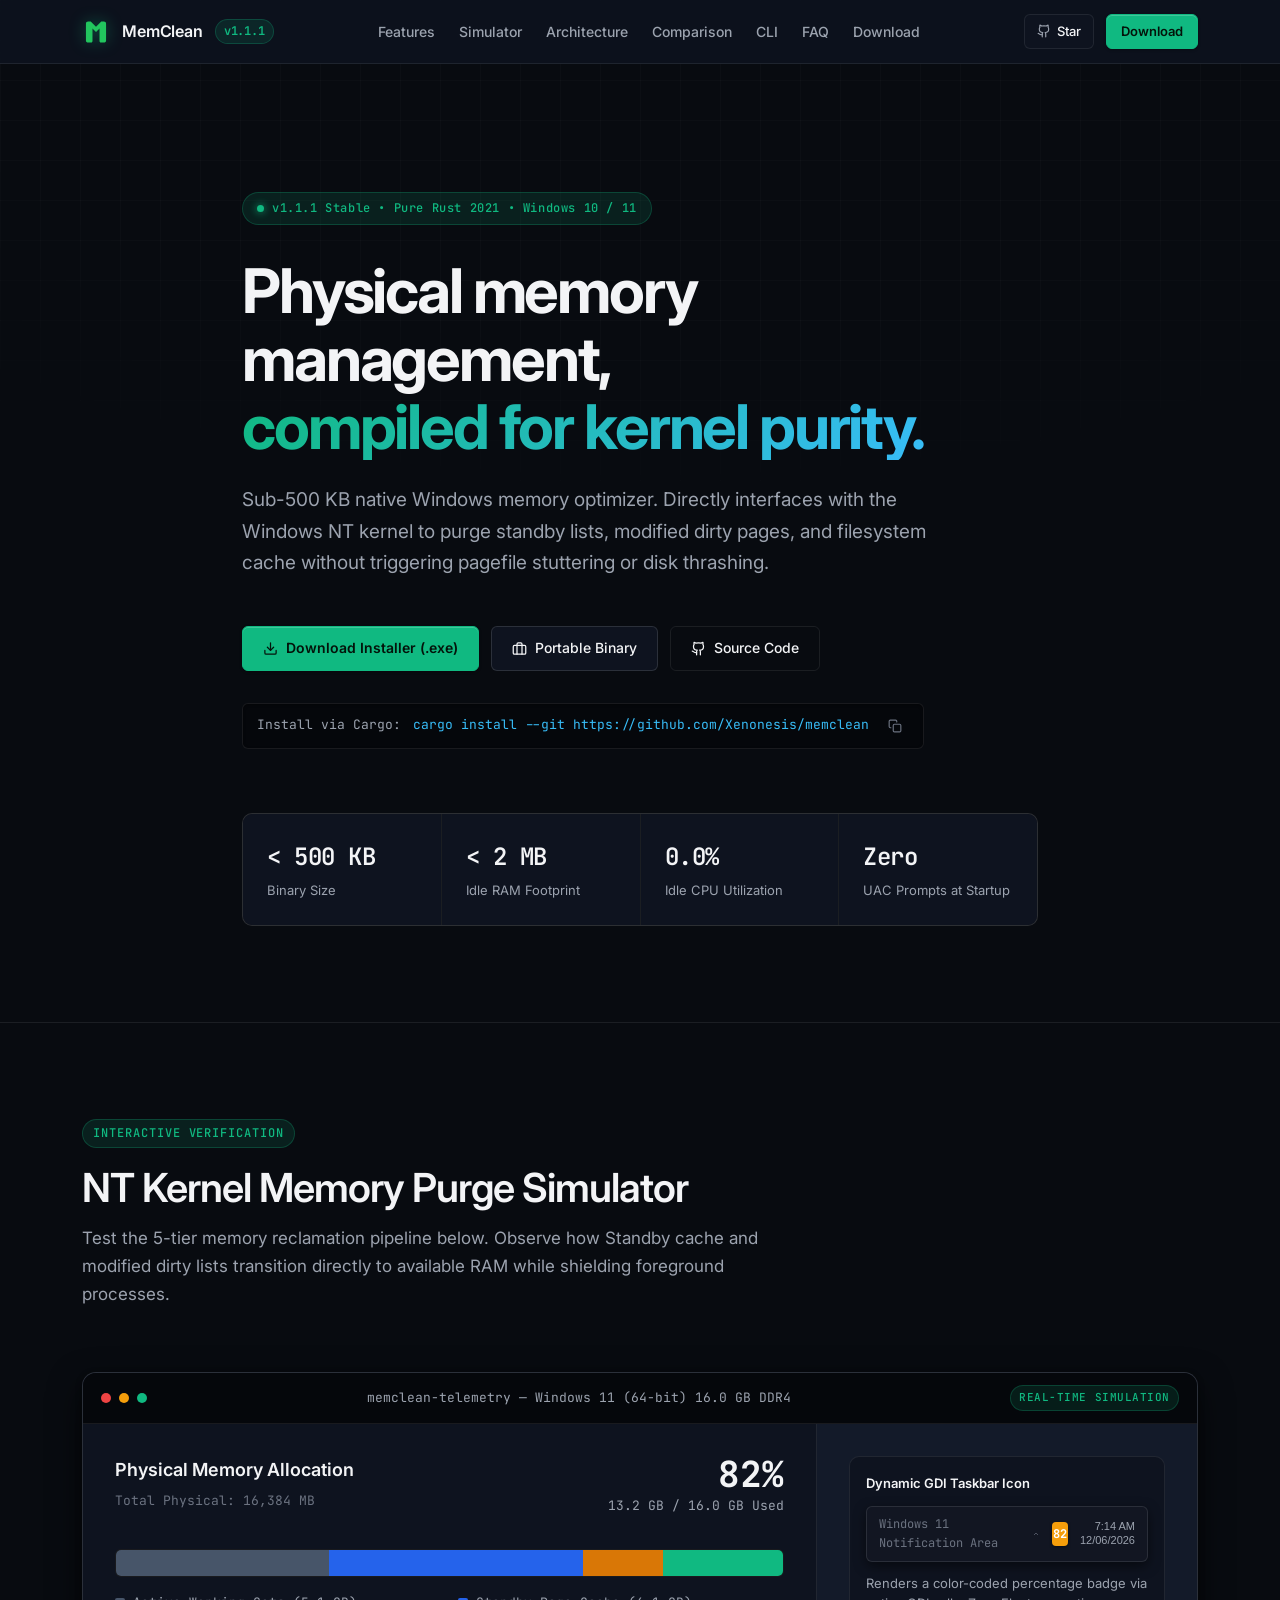
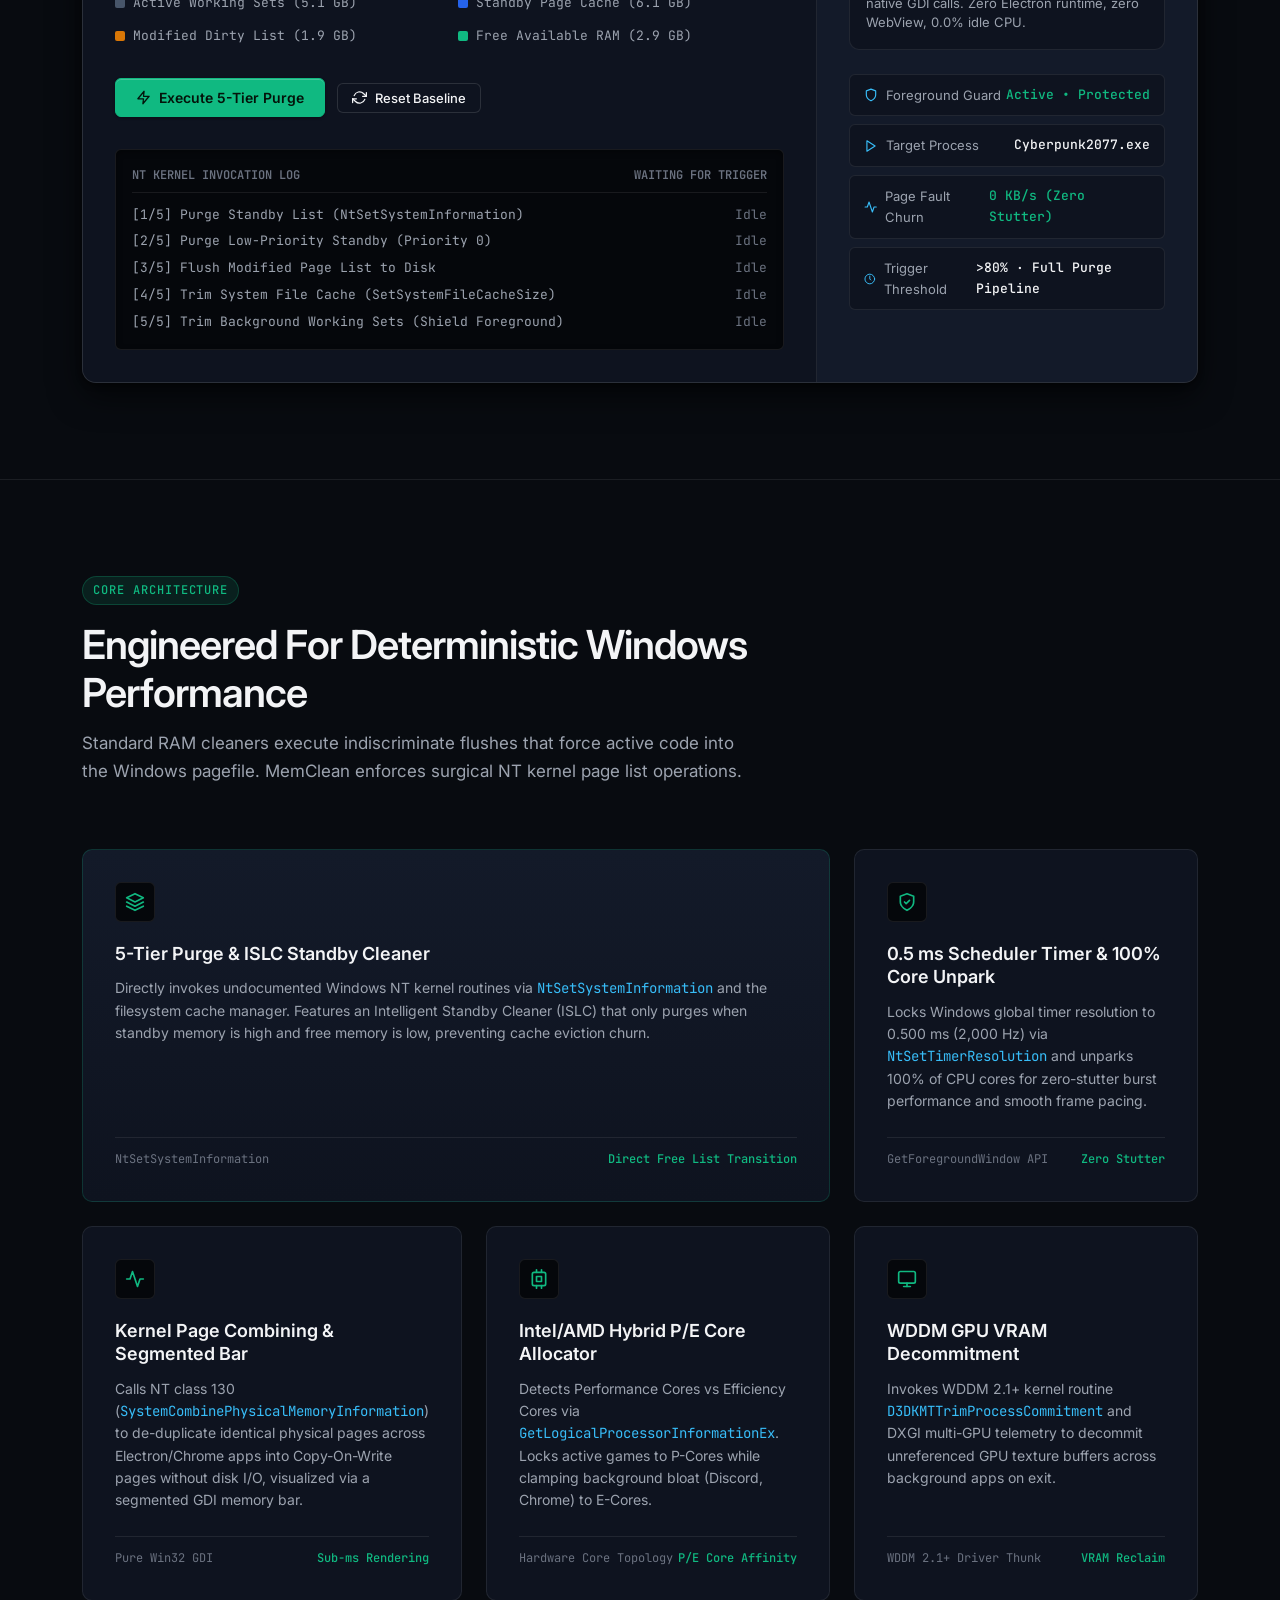
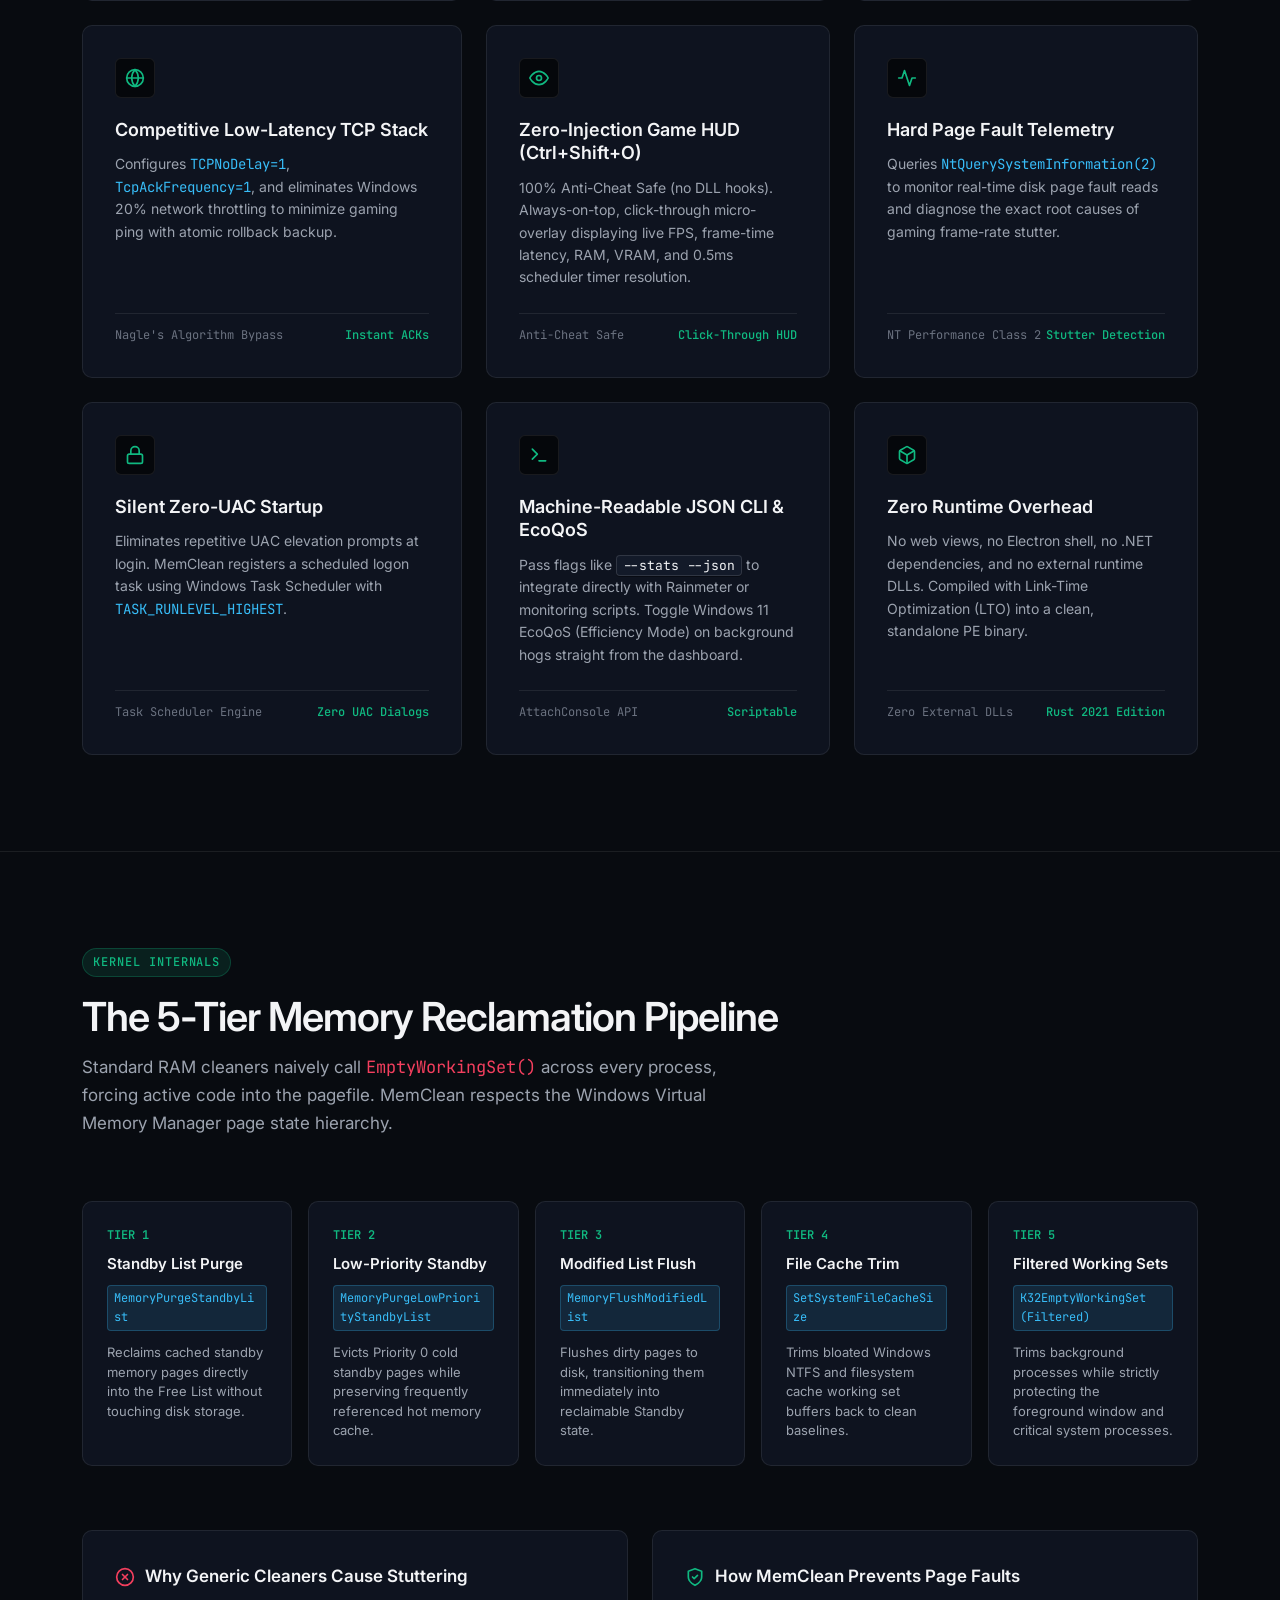
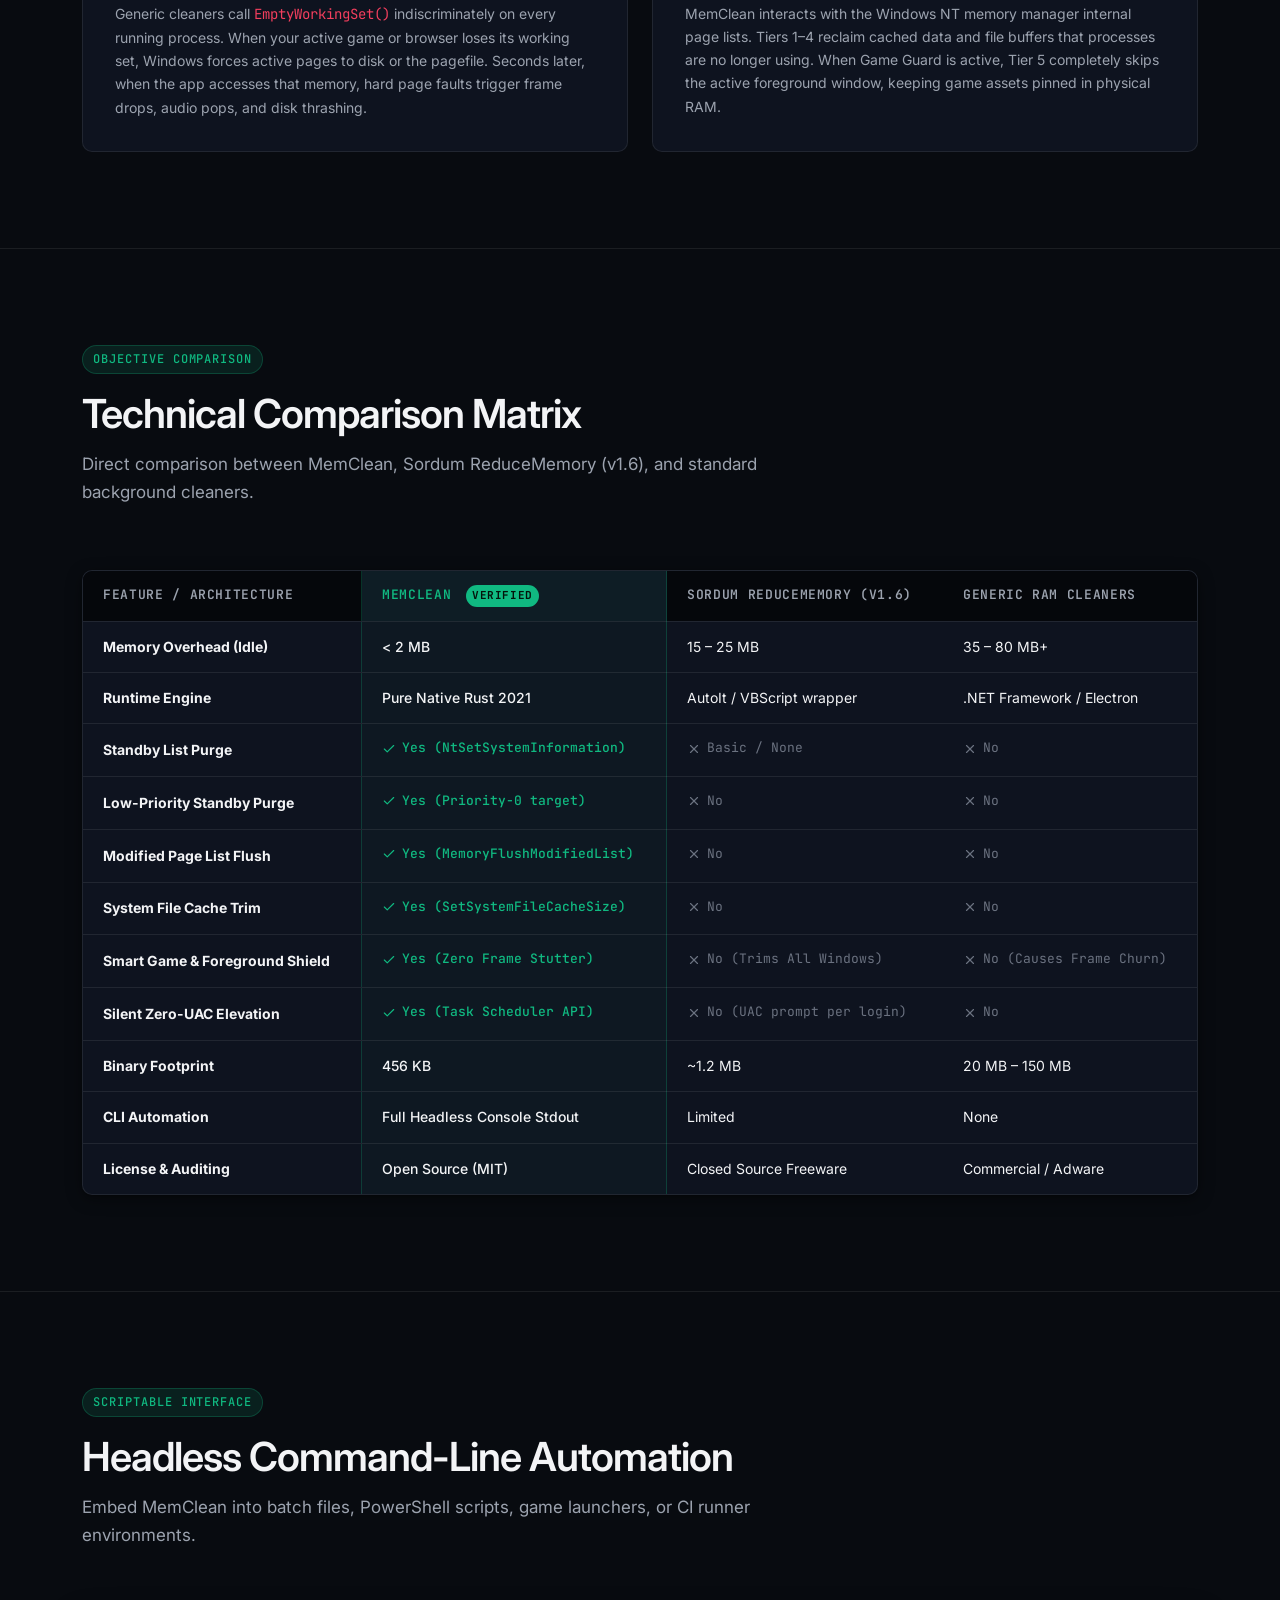
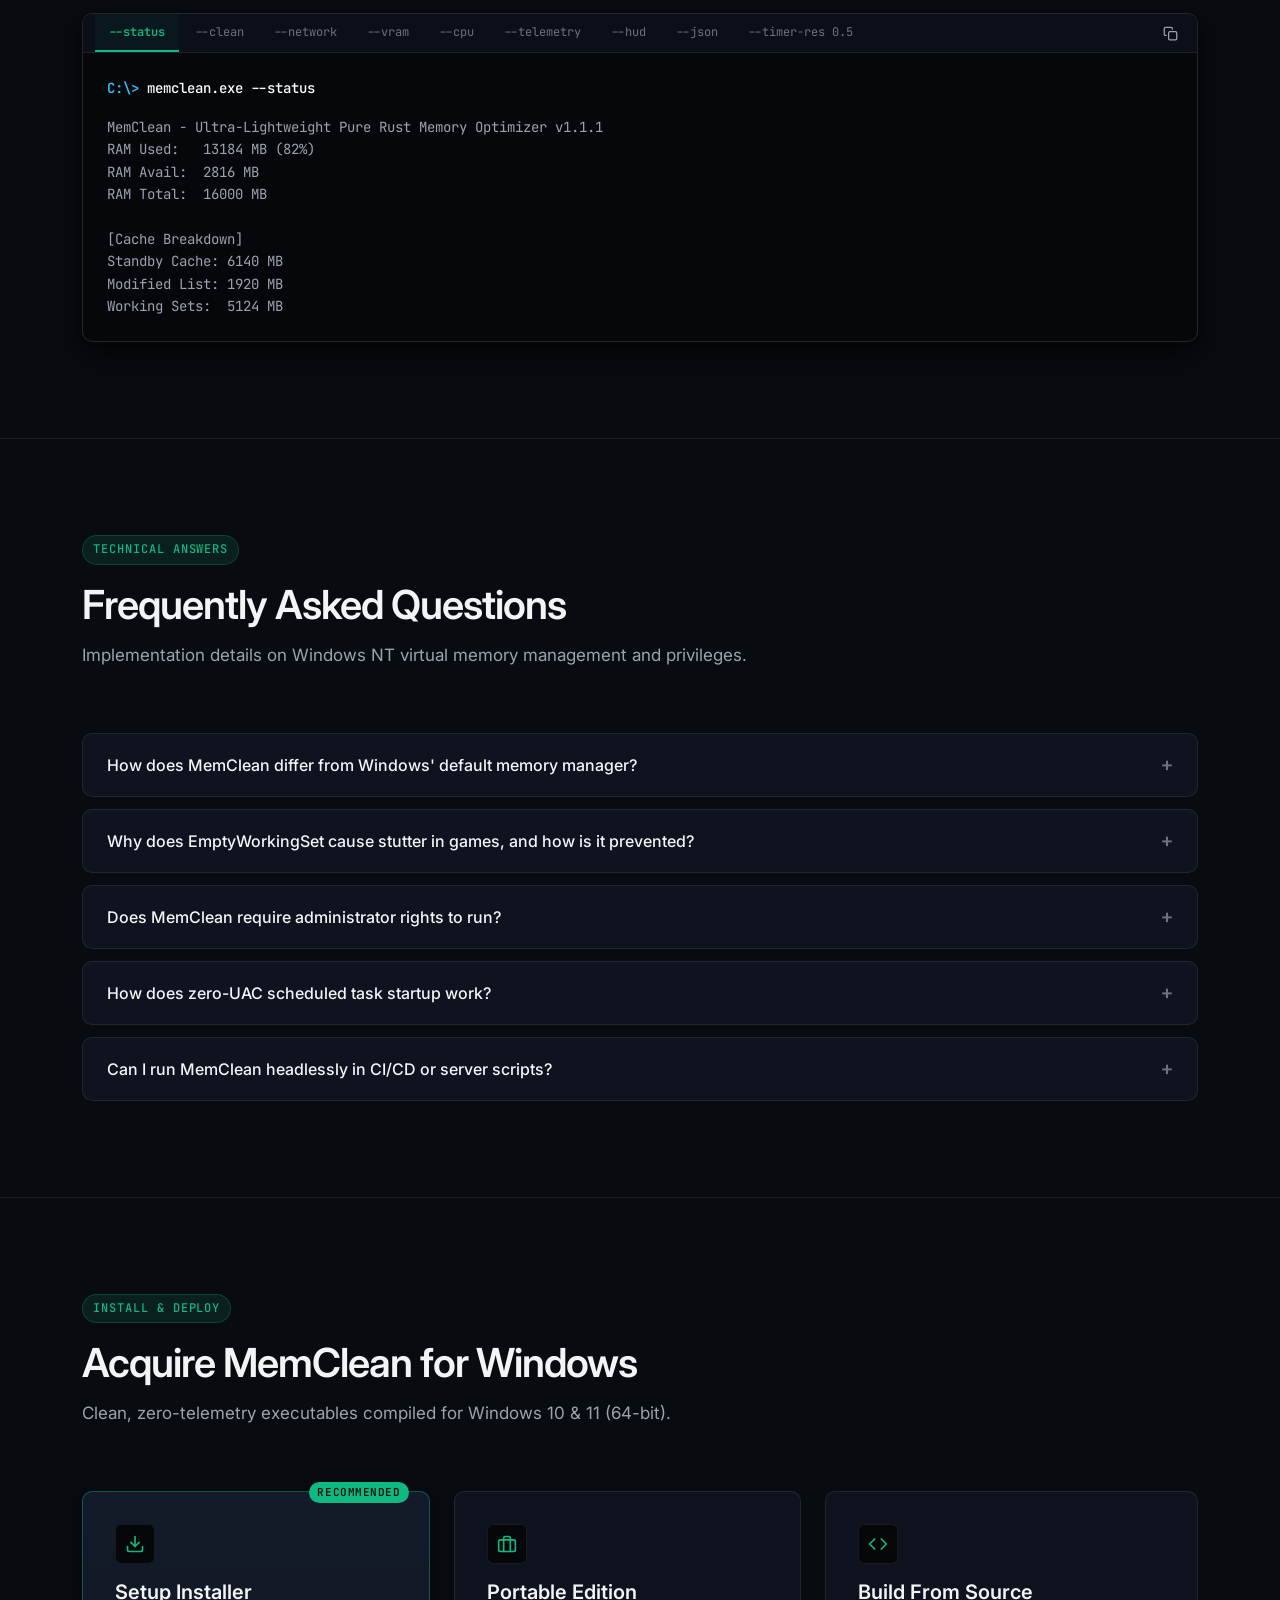
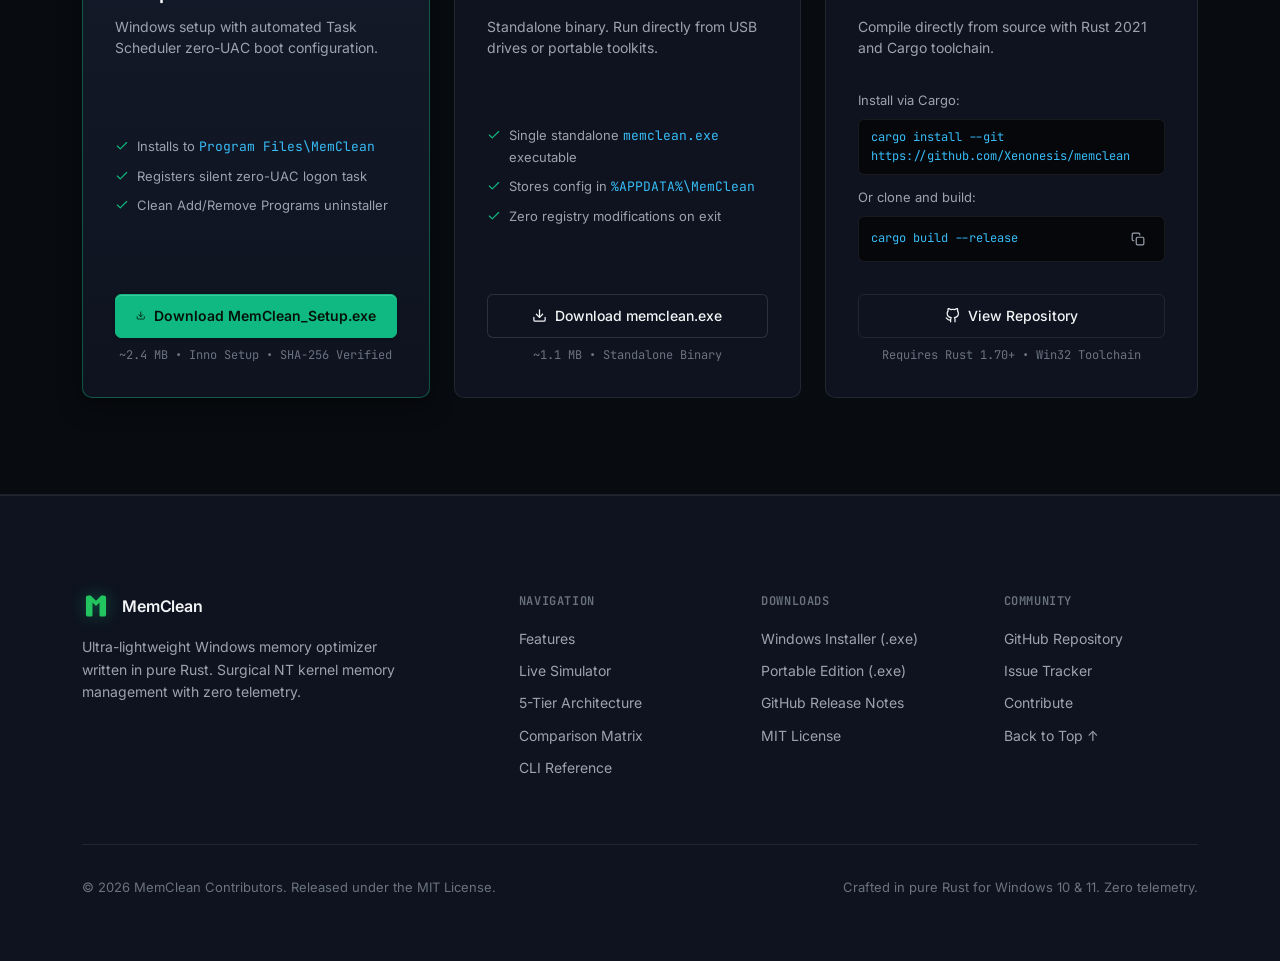
==== commit d6b28f97: "chore(release): bump version to v1.1.2 Add hover feedback to dialog buttons and fix threshold auto-c" ====
--- a/website/index.html
+++ b/website/index.html
@@ -361,7 +361,7 @@
                     </svg>
                     <span>Trigger Threshold</span>
                   </div>
-                  <span class="telem-val">&gt;80% or 300s Periodic</span>
+                  <span class="telem-val">&gt;80% · Full Purge Pipeline</span>
                 </div>
               </div>
             </div>
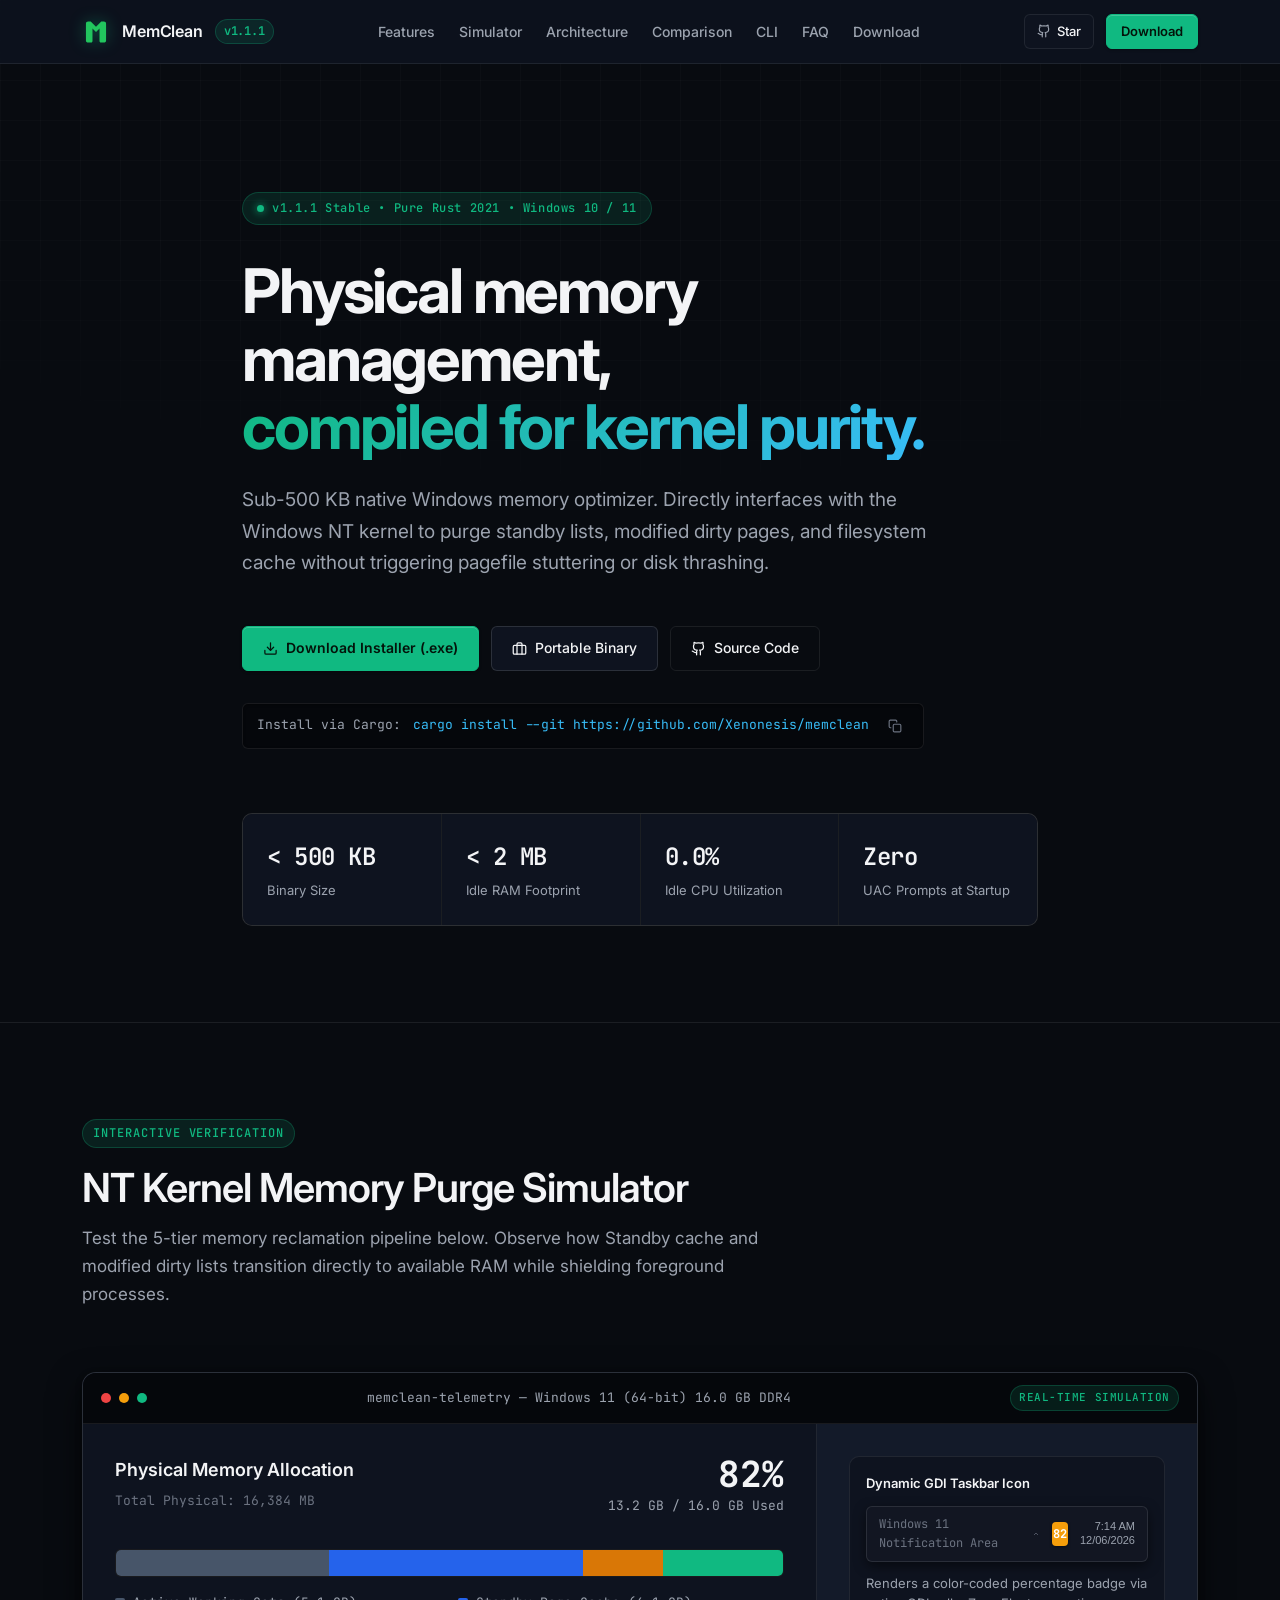
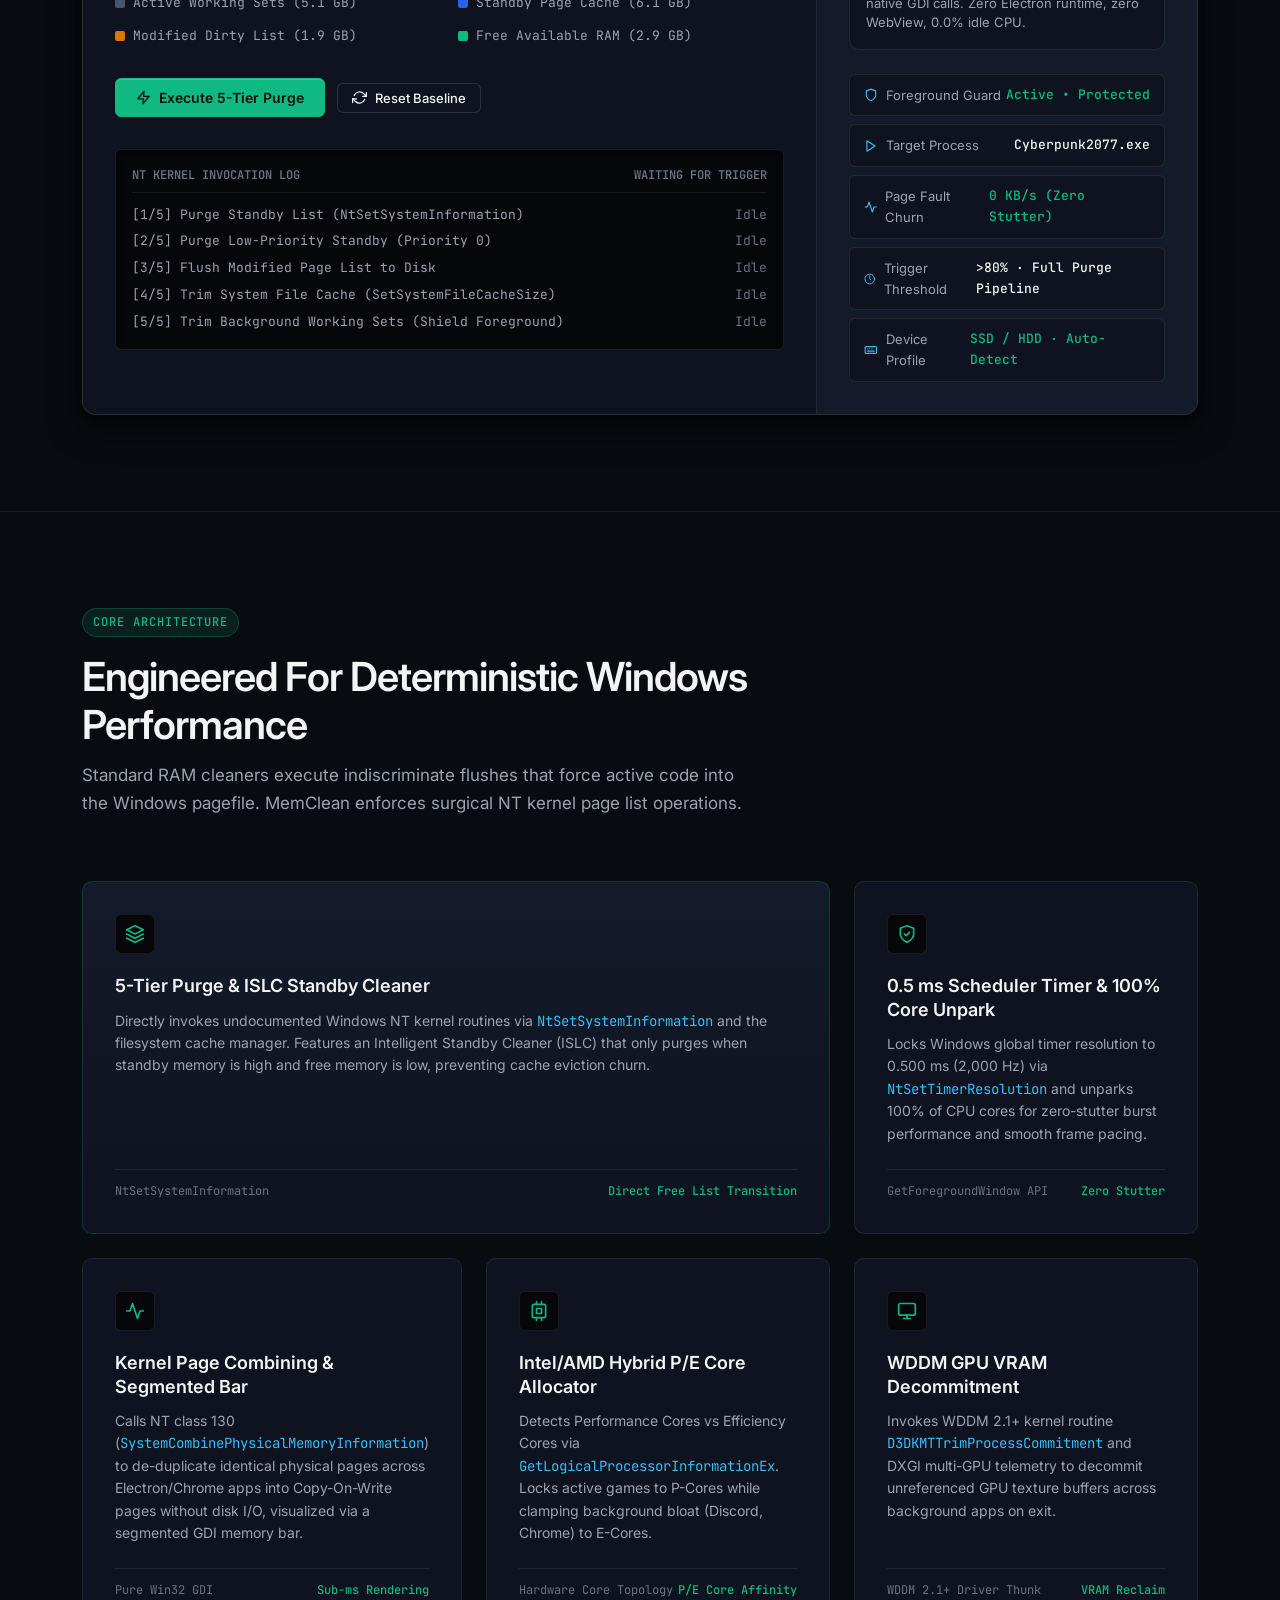
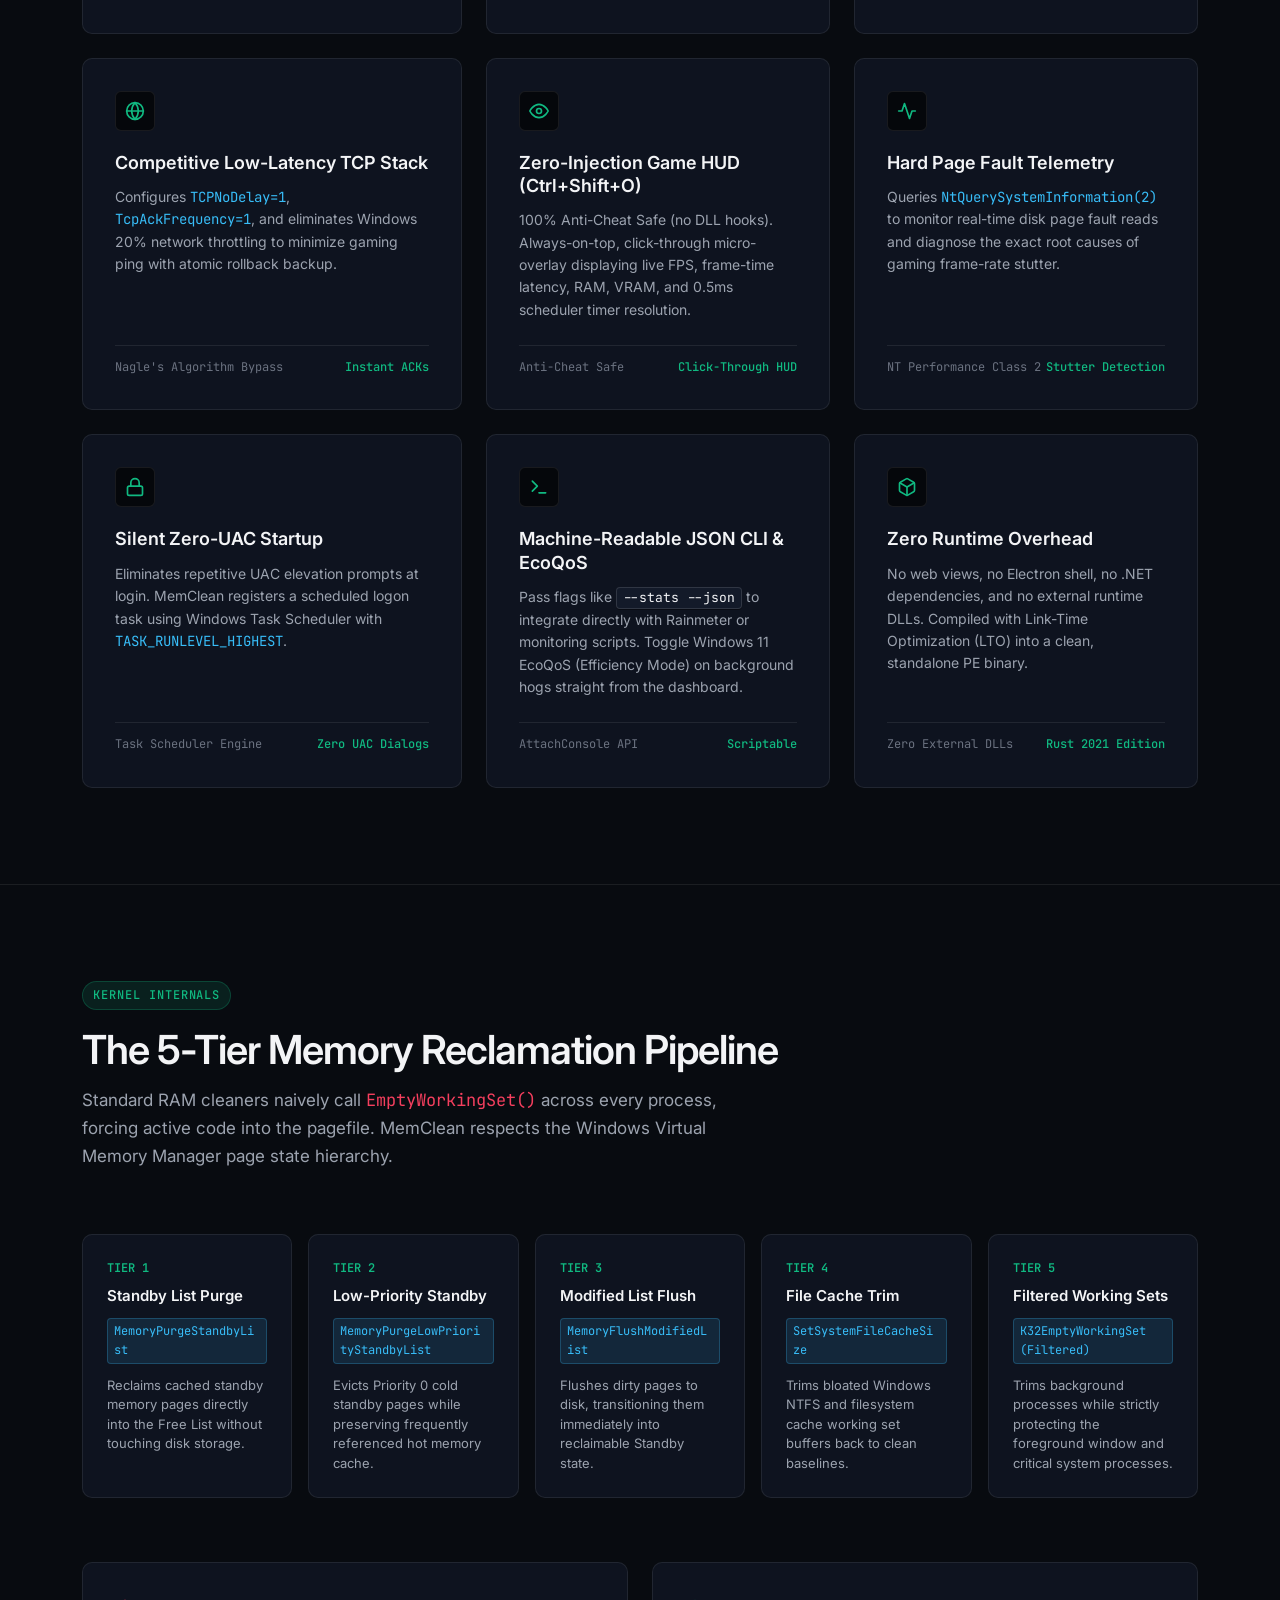
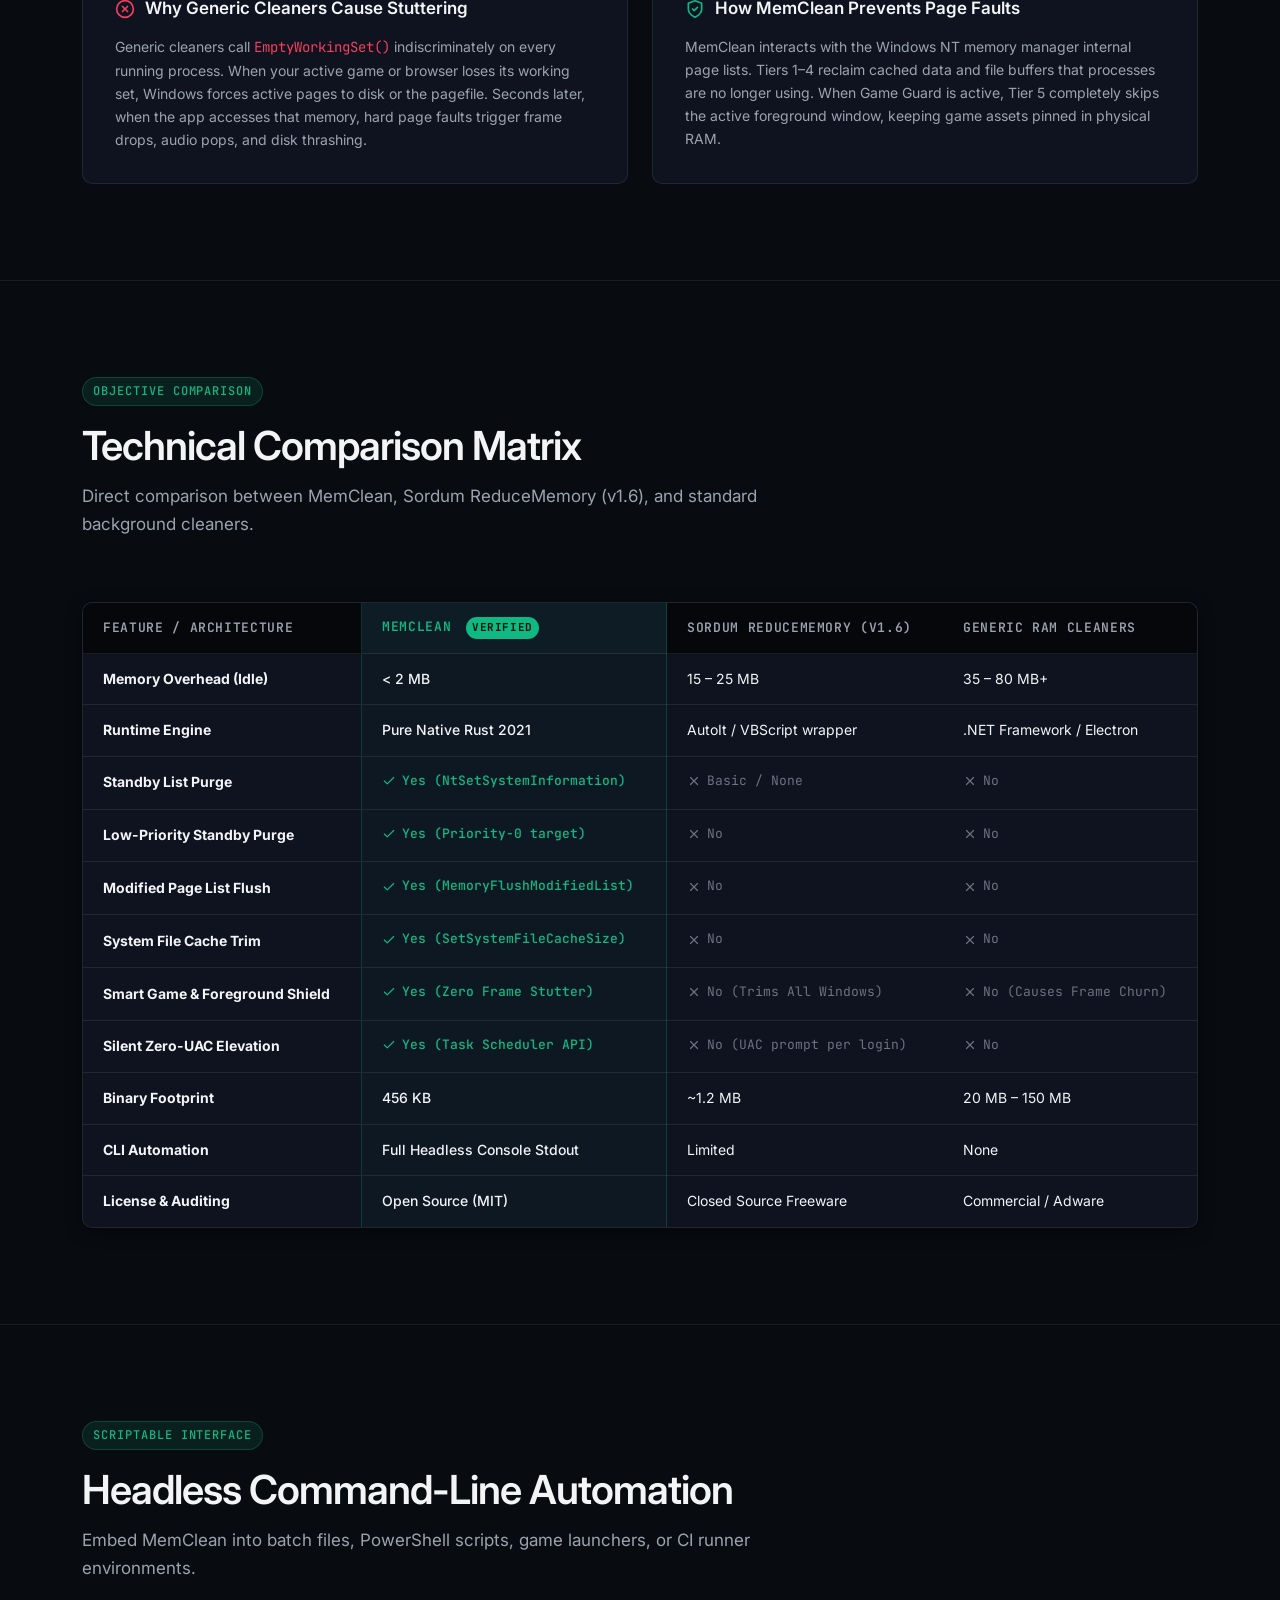
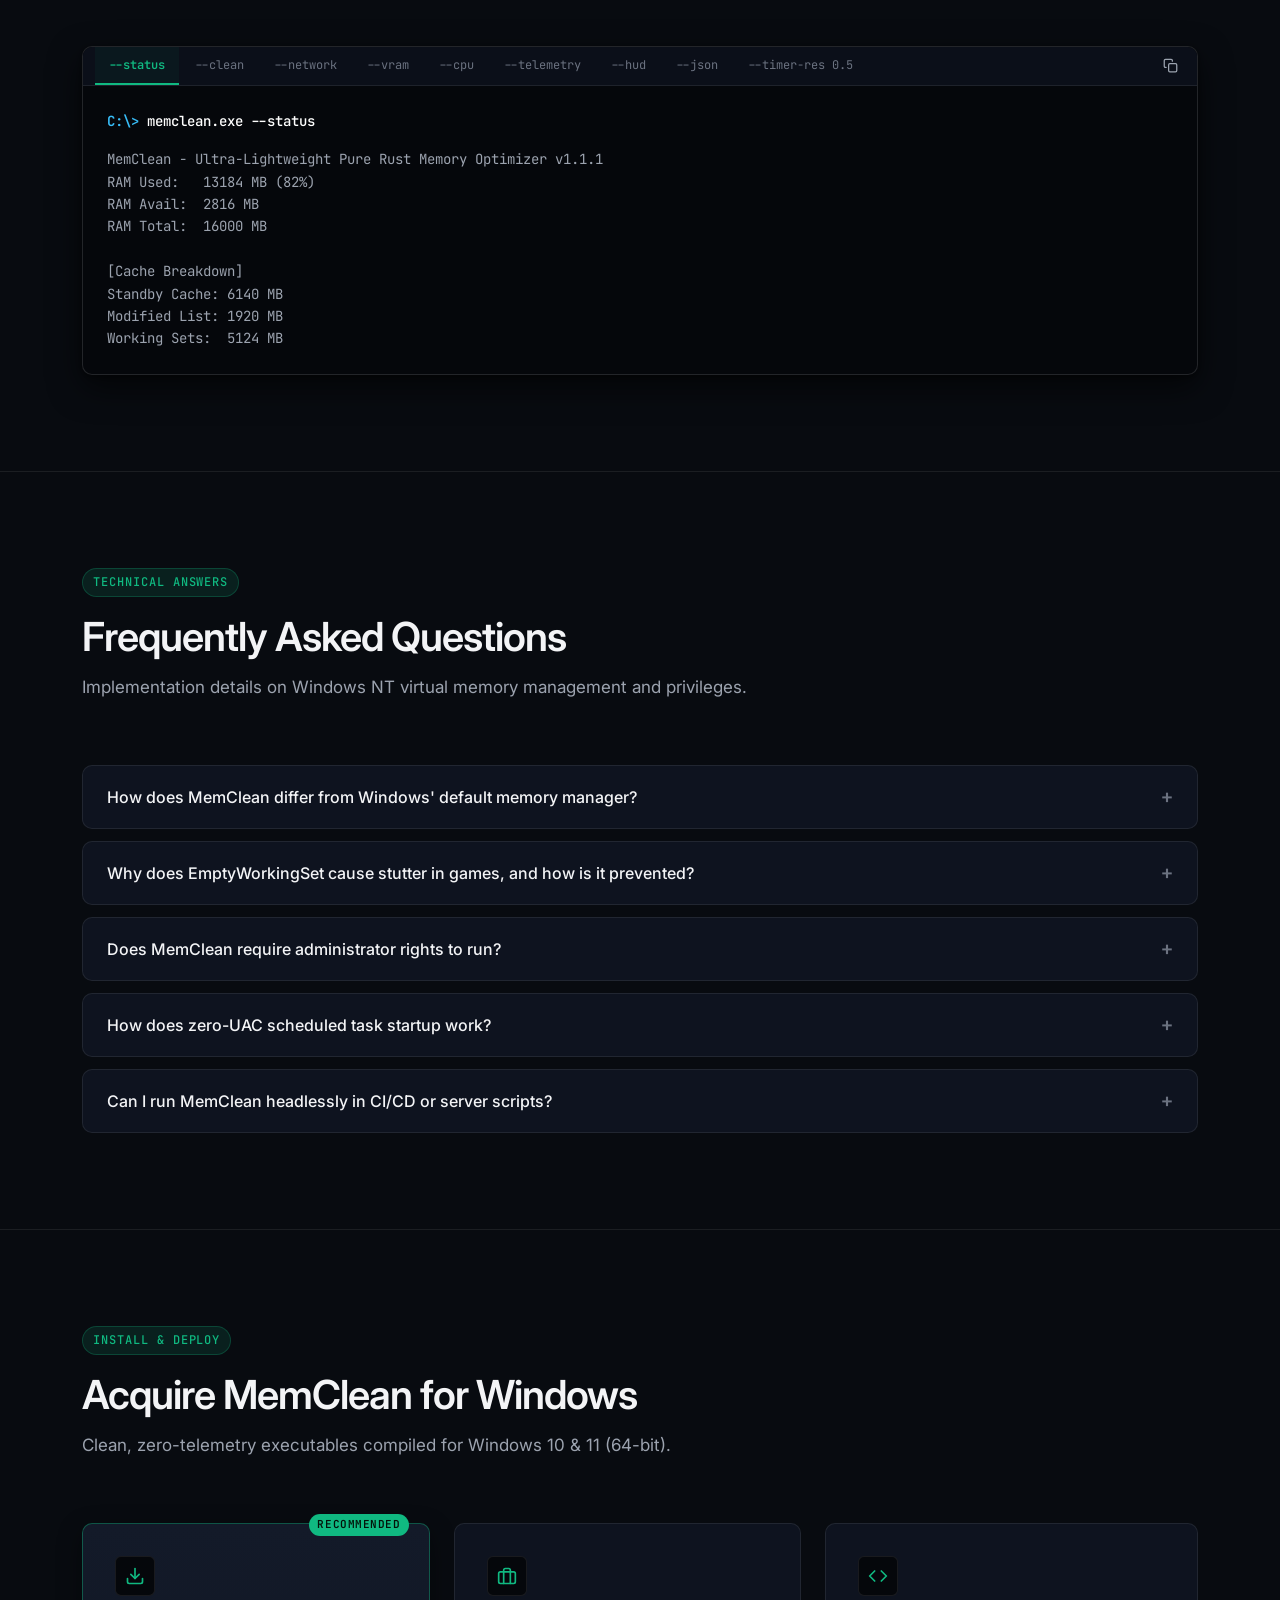
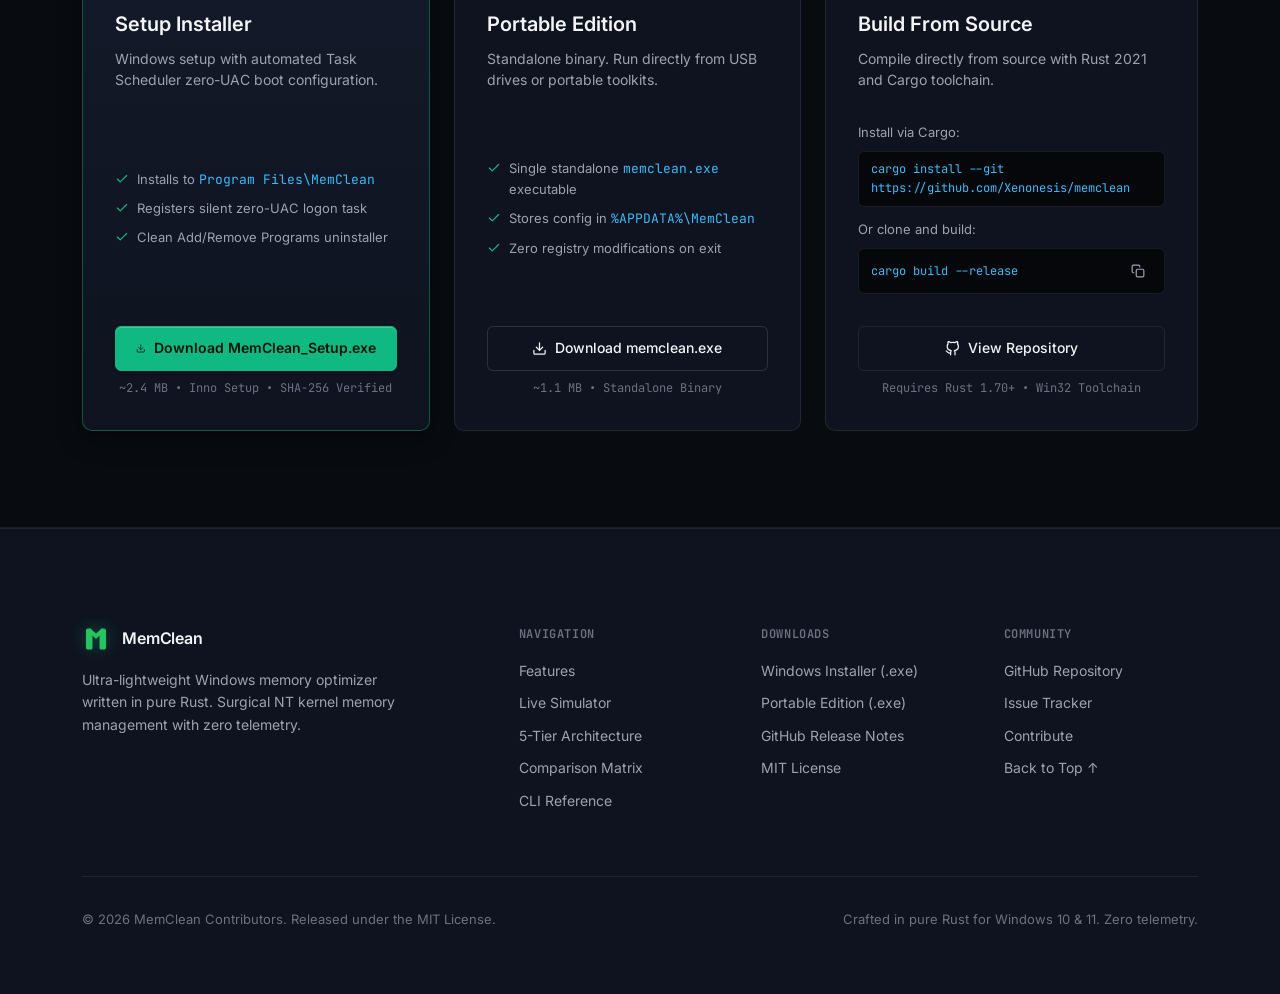
==== commit 9fe0a60d: "feat(ui): add Best for Your Device defaults Seek-penalty IOCTL detects SSD vs HDD; storage-aware def" ====
--- a/website/index.html
+++ b/website/index.html
@@ -362,6 +362,17 @@
                     <span>Trigger Threshold</span>
                   </div>
                   <span class="telem-val">&gt;80% · Full Purge Pipeline</span>
+                </div>
+
+                <div class="telem-card">
+                  <div class="telem-label">
+                    <svg viewBox="0 0 24 24" fill="none" stroke="currentColor" stroke-width="2" stroke-linecap="round" stroke-linejoin="round" aria-hidden="true">
+                      <rect x="2" y="6" width="20" height="12" rx="2"></rect>
+                      <path d="M6 10h.01M10 10h.01M14 10h.01M6 14h12"></path>
+                    </svg>
+                    <span>Device Profile</span>
+                  </div>
+                  <span class="telem-val badge-shield">SSD / HDD · Auto-Detect</span>
                 </div>
               </div>
             </div>
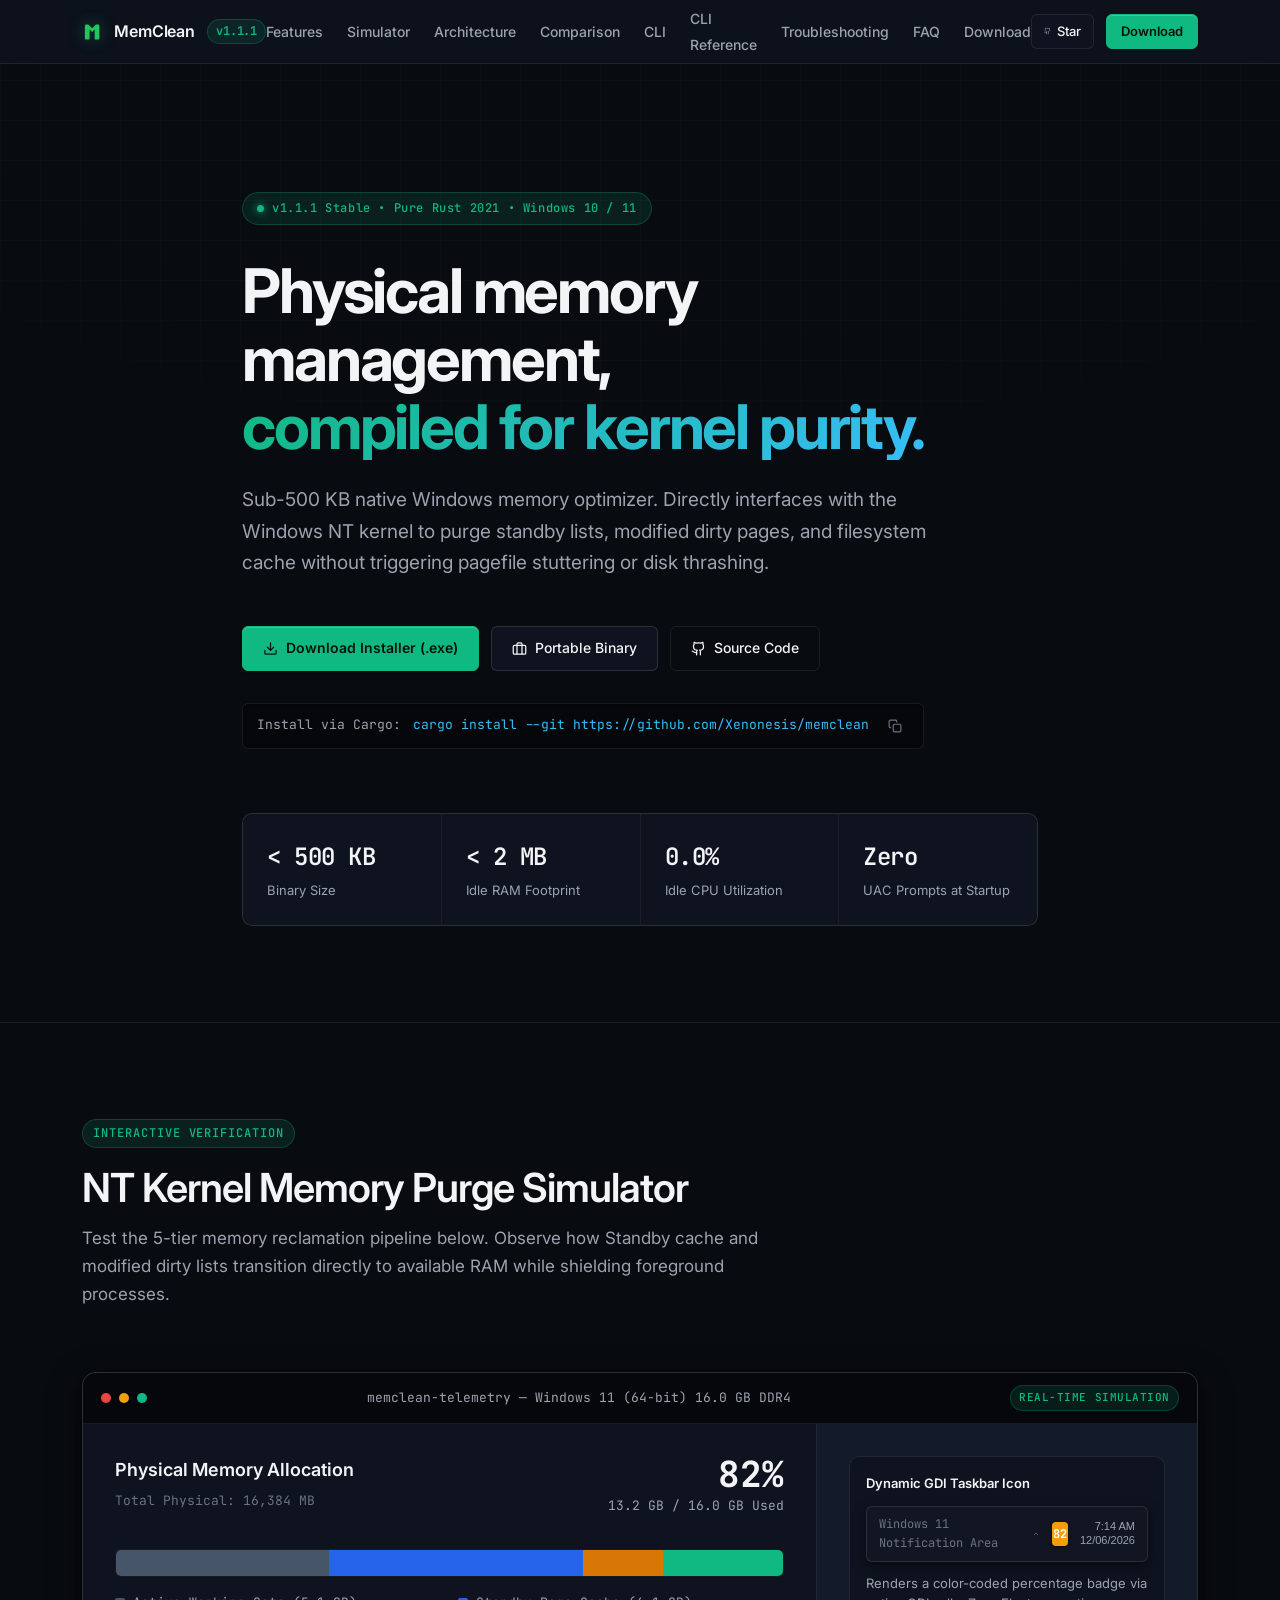
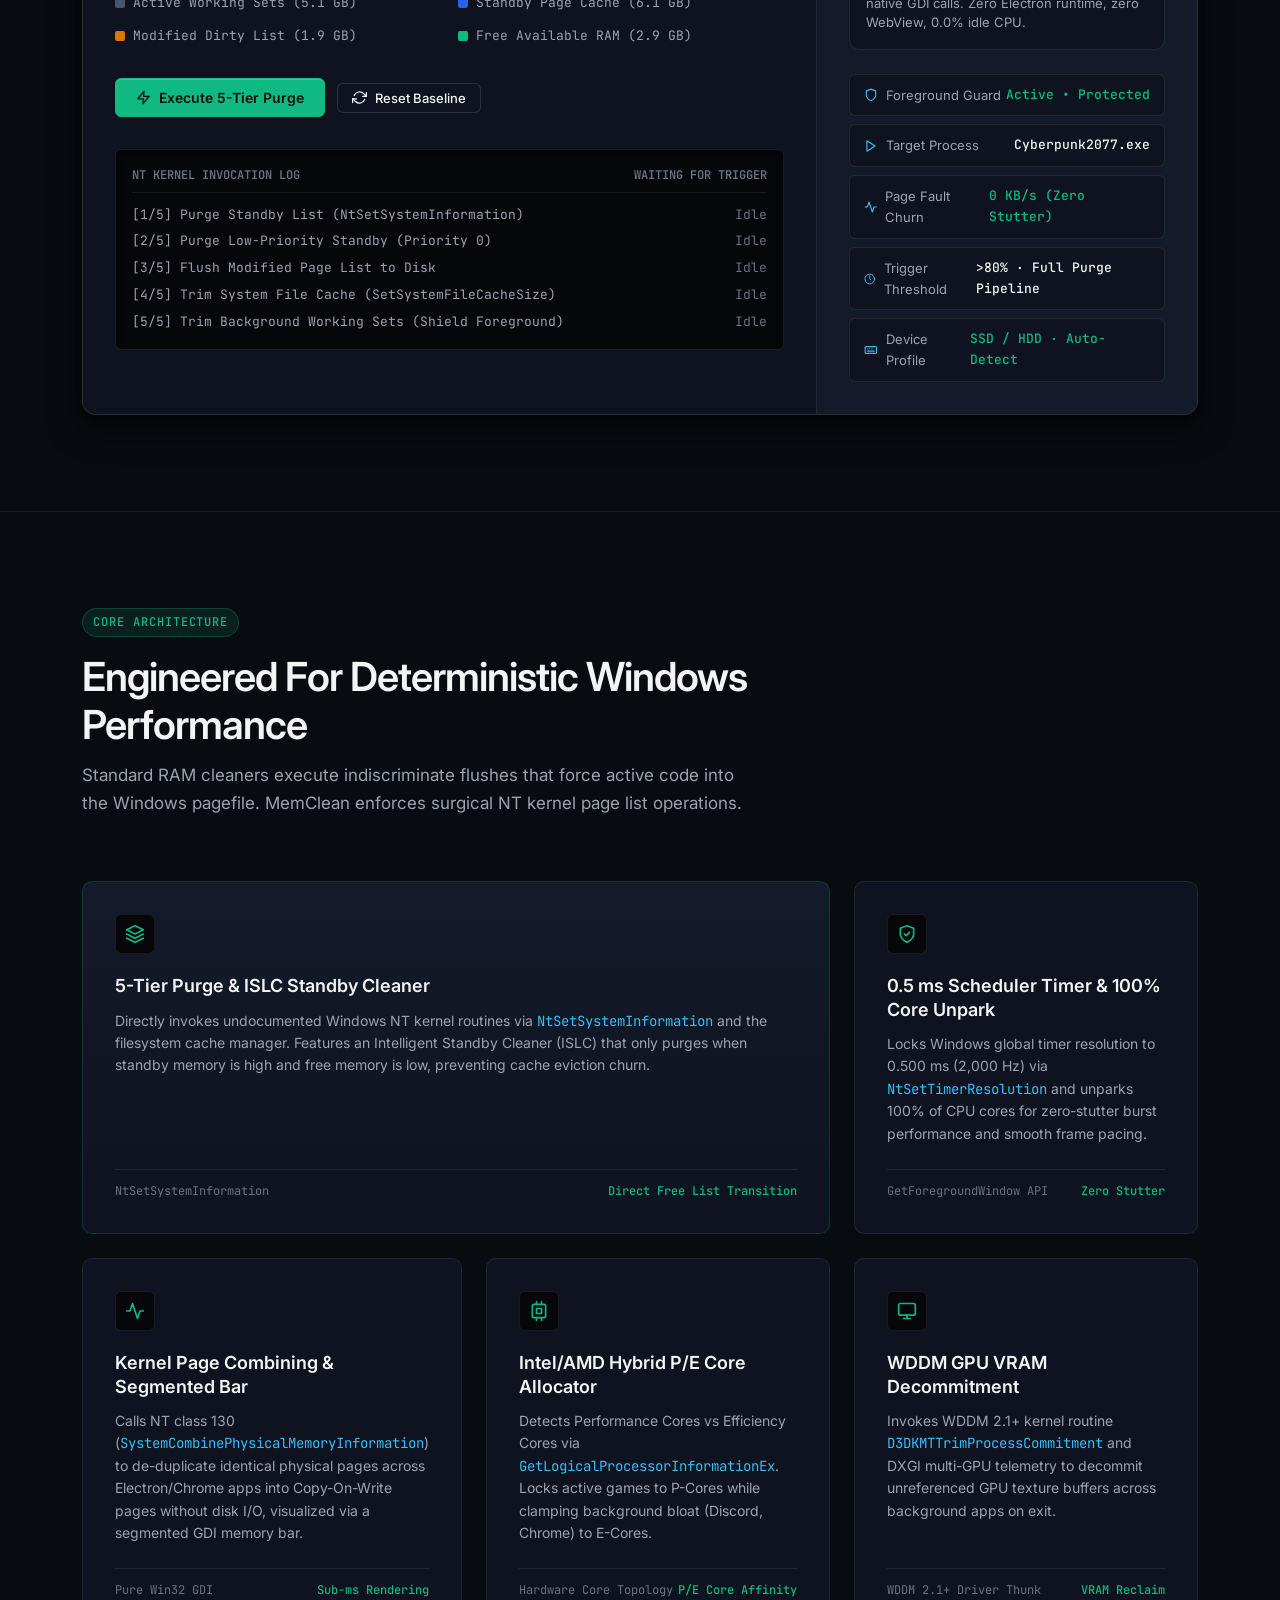
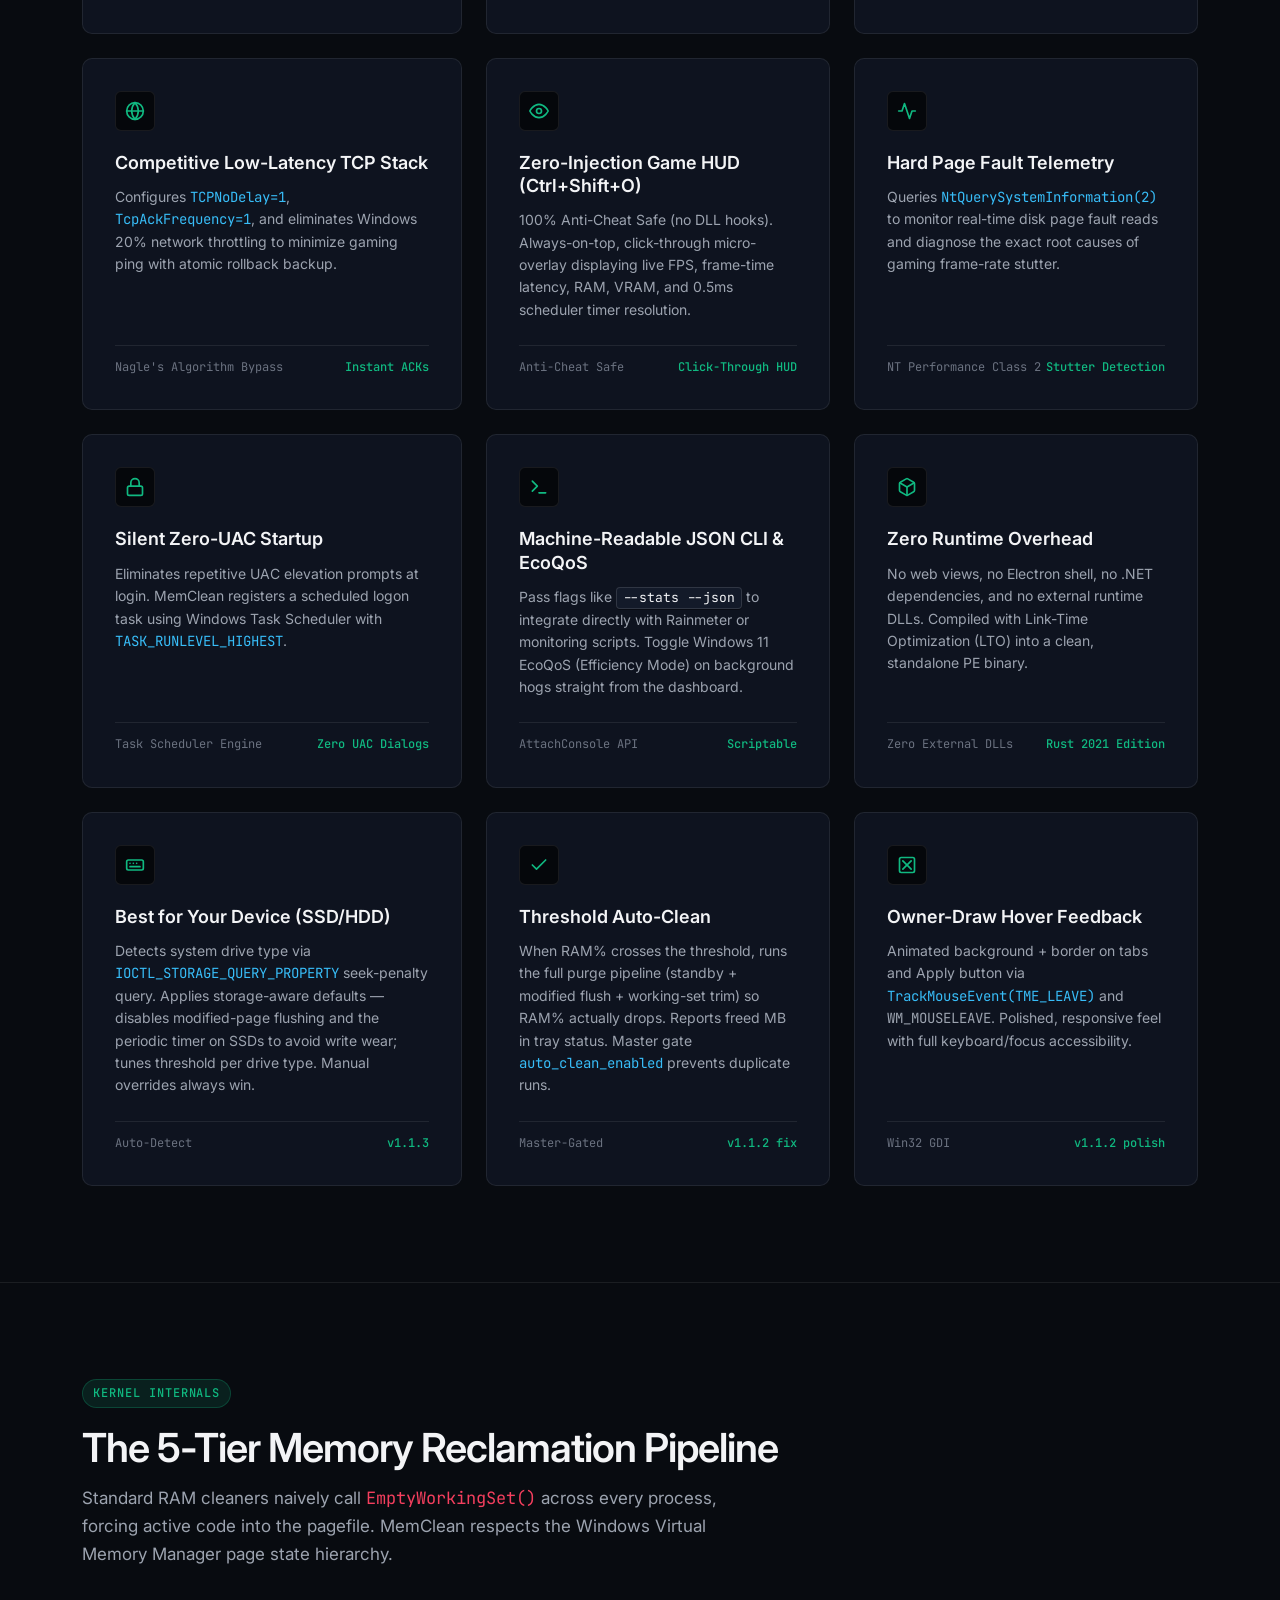
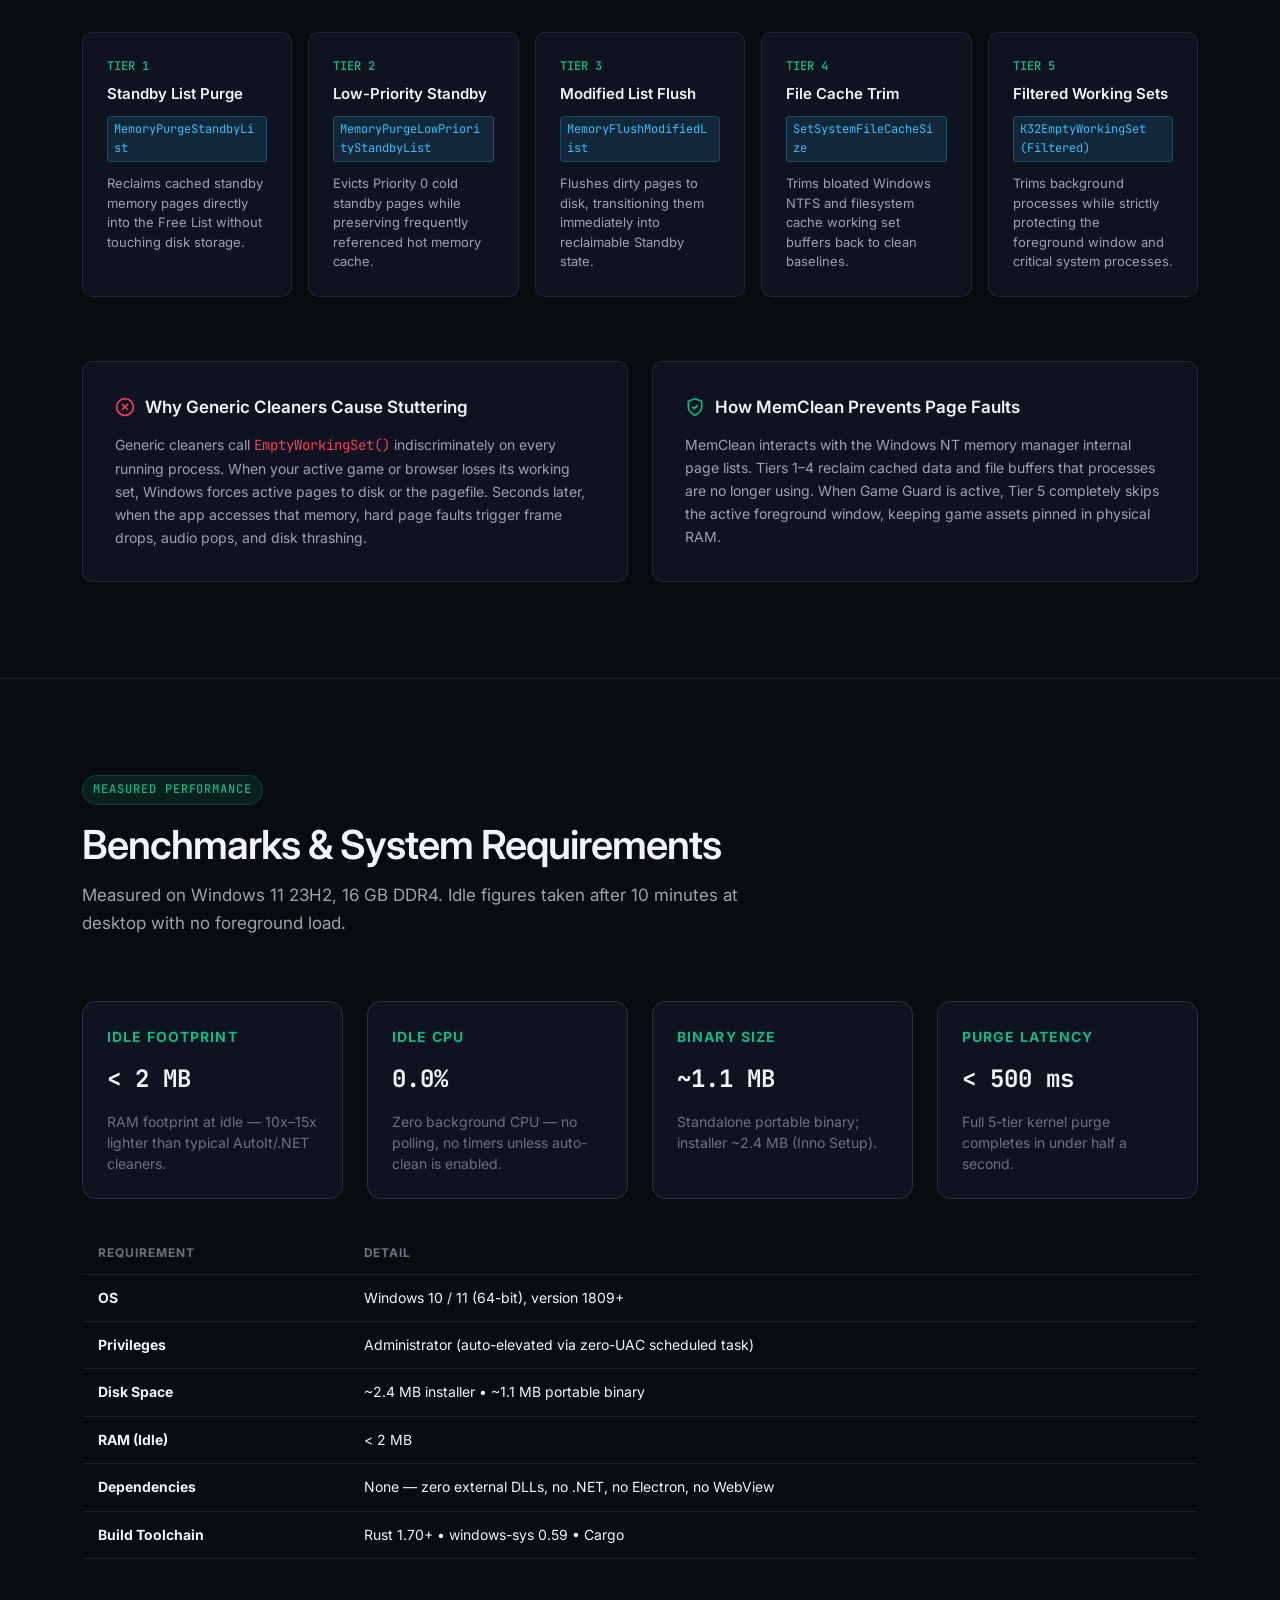
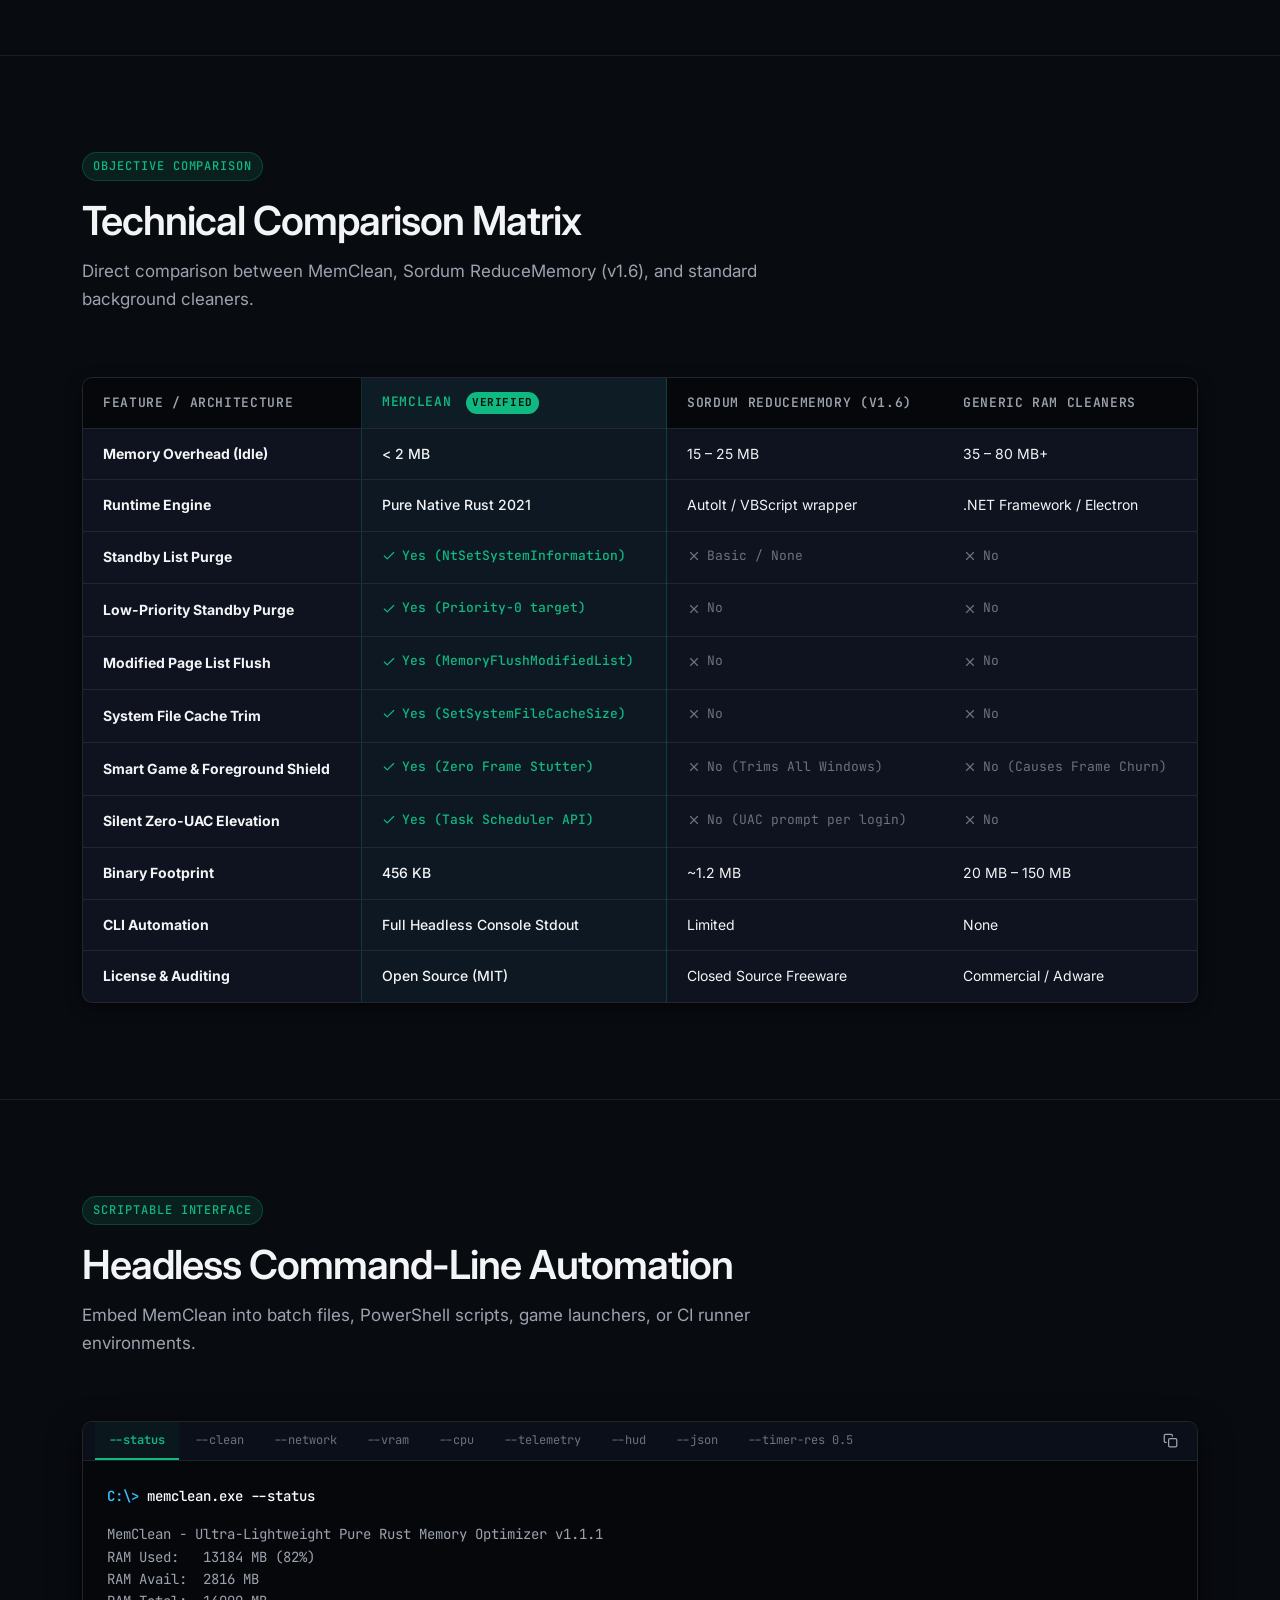
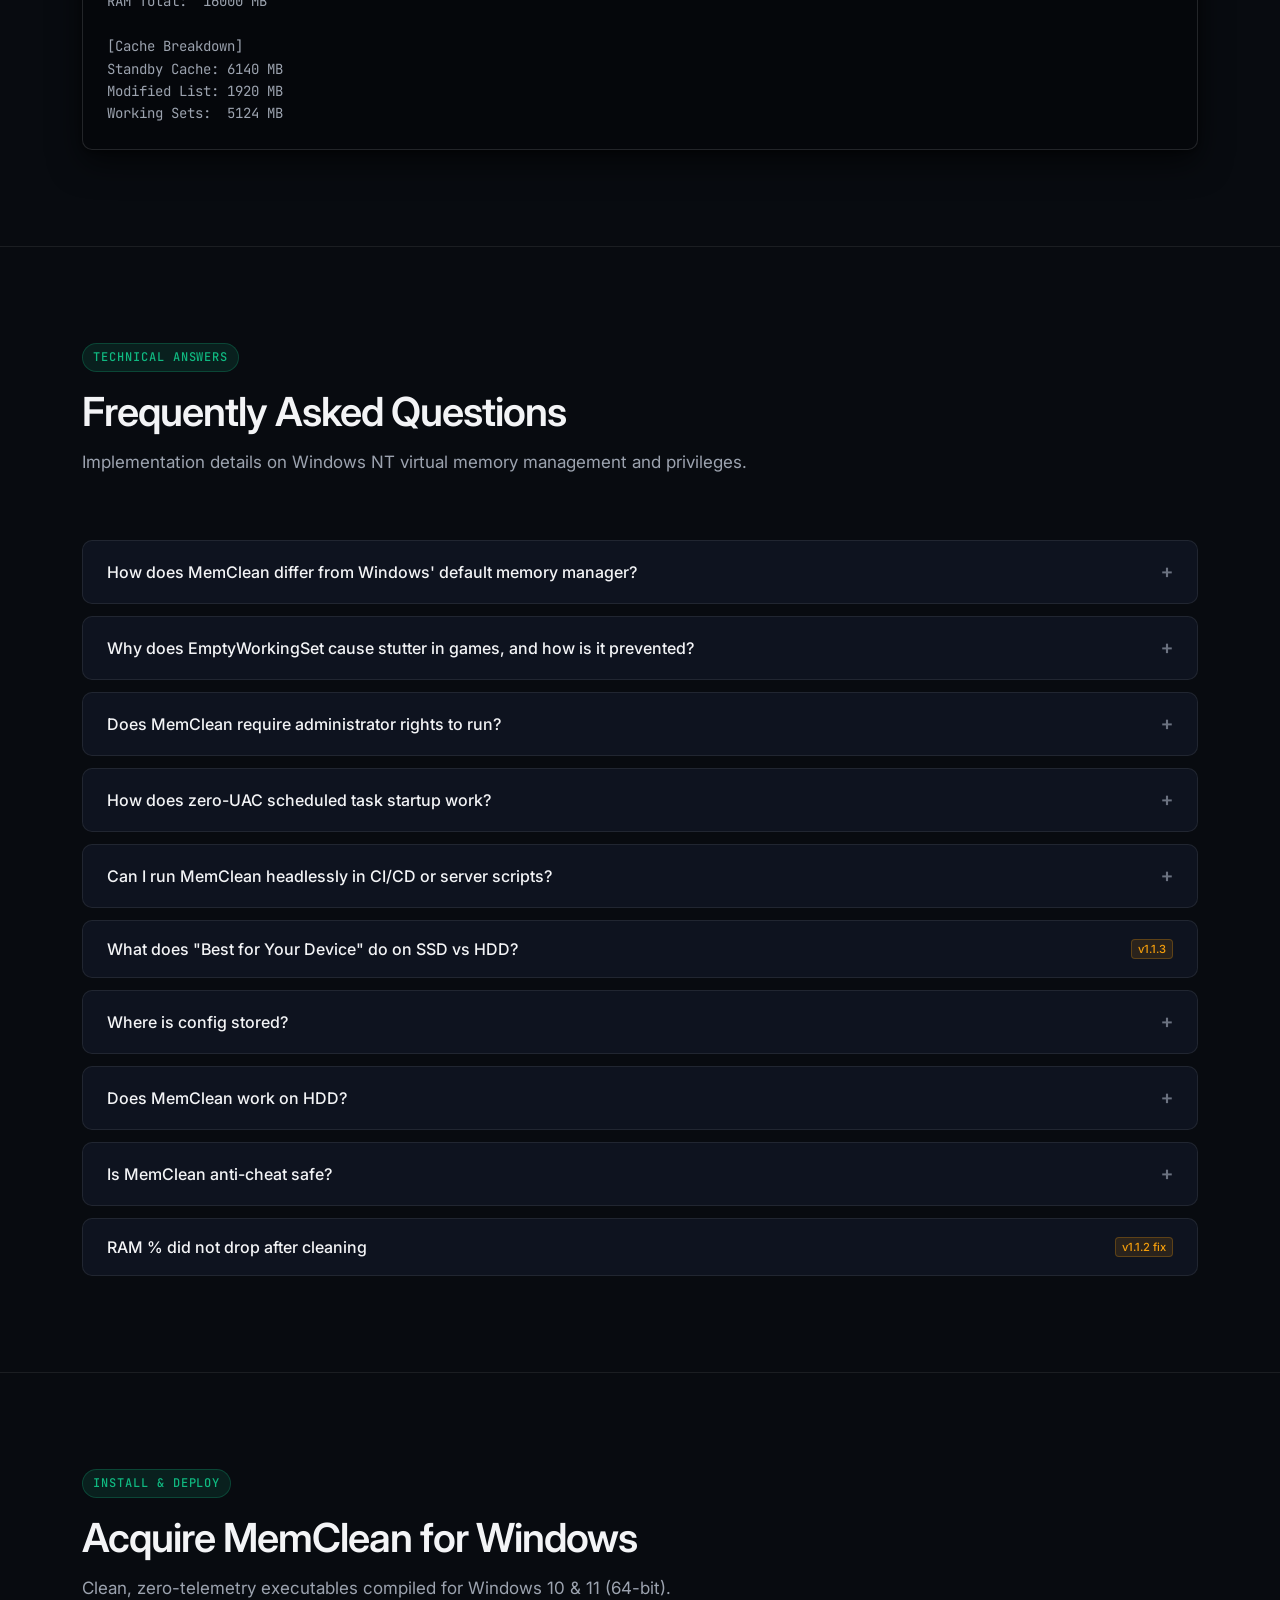
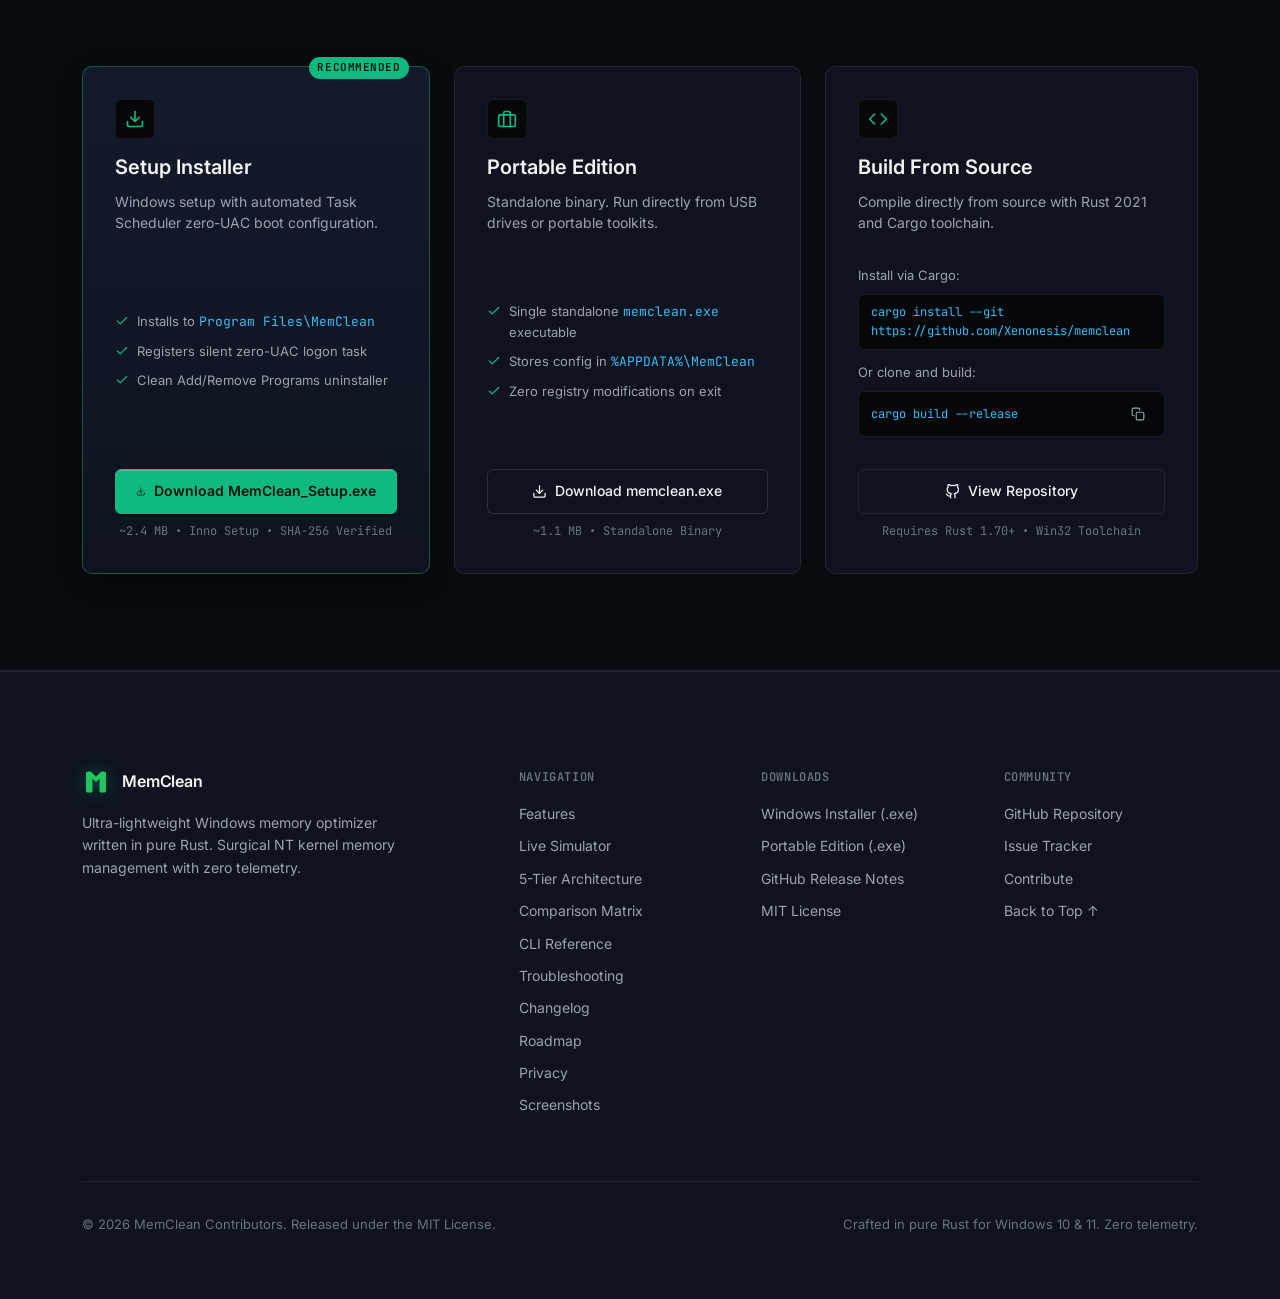
==== commit 71d1f03f: "feat(website): add detail pages and benchmarks Adds CLI reference, troubleshooting, changelog, roadm" ====
--- a/website/index.html
+++ b/website/index.html
@@ -53,6 +53,8 @@
           <li><a href="#architecture" class="nav-link">Architecture</a></li>
           <li><a href="#comparison" class="nav-link">Comparison</a></li>
           <li><a href="#cli" class="nav-link">CLI</a></li>
+          <li><a href="cli-reference.html" class="nav-link">CLI Reference</a></li>
+          <li><a href="troubleshooting.html" class="nav-link">Troubleshooting</a></li>
           <li><a href="#faq" class="nav-link">FAQ</a></li>
           <li><a href="#download" class="nav-link">Download</a></li>
         </ul>
@@ -619,6 +621,66 @@
               <span class="bento-meta-badge">Rust 2021 Edition</span>
             </div>
           </div>
+
+          <!-- Bento 7: Best for Your Device (SSD/HDD Auto-Detect) -->
+          <div class="bento-card">
+            <div class="bento-card-content">
+              <div class="bento-icon-wrapper">
+                <svg viewBox="0 0 24 24" fill="none" stroke="currentColor" stroke-width="2" stroke-linecap="round" stroke-linejoin="round" aria-hidden="true">
+                  <rect x="2" y="6" width="20" height="12" rx="2" ry="2"></rect>
+                  <path d="M6 10h.01M10 10h.01M14 10h.01M6 14h12"></path>
+                </svg>
+              </div>
+              <h3 class="bento-title">Best for Your Device (SSD/HDD)</h3>
+              <p class="bento-desc">
+                Detects system drive type via <code style="color: var(--pastel-blue-text);">IOCTL_STORAGE_QUERY_PROPERTY</code> seek-penalty query. Applies storage-aware defaults — disables modified-page flushing and the periodic timer on SSDs to avoid write wear; tunes threshold per drive type. Manual overrides always win.
+              </p>
+            </div>
+            <div class="bento-meta">
+              <span>Auto-Detect</span>
+              <span class="bento-meta-badge">v1.1.3</span>
+            </div>
+          </div>
+
+          <!-- Bento 8: Threshold Auto-Clean (v1.1.2 fix) -->
+          <div class="bento-card">
+            <div class="bento-card-content">
+              <div class="bento-icon-wrapper">
+                <svg viewBox="0 0 24 24" fill="none" stroke="currentColor" stroke-width="2" stroke-linecap="round" stroke-linejoin="round" aria-hidden="true">
+                  <polyline points="20 6 9 17 4 12"></polyline>
+                </svg>
+              </div>
+              <h3 class="bento-title">Threshold Auto-Clean</h3>
+              <p class="bento-desc">
+                When RAM% crosses the threshold, runs the full purge pipeline (standby + modified flush + working-set trim) so RAM% actually drops. Reports freed MB in tray status. Master gate <code style="color: var(--pastel-blue-text);">auto_clean_enabled</code> prevents duplicate runs.
+              </p>
+            </div>
+            <div class="bento-meta">
+              <span>Master-Gated</span>
+              <span class="bento-meta-badge">v1.1.2 fix</span>
+            </div>
+          </div>
+
+          <!-- Bento 9: Owner-Draw Hover Feedback -->
+          <div class="bento-card">
+            <div class="bento-card-content">
+              <div class="bento-icon-wrapper">
+                <svg viewBox="0 0 24 24" fill="none" stroke="currentColor" stroke-width="2" stroke-linecap="round" stroke-linejoin="round" aria-hidden="true">
+                  <rect x="3" y="3" width="18" height="18" rx="2" ry="2"></rect>
+                  <path d="M7 7L17 17"></path>
+                  <path d="M17 7L7 17"></path>
+                </svg>
+              </div>
+              <h3 class="bento-title">Owner-Draw Hover Feedback</h3>
+              <p class="bento-desc">
+                Animated background + border on tabs and Apply button via <code style="color: var(--pastel-blue-text);">TrackMouseEvent(TME_LEAVE)</code> and <code>WM_MOUSELEAVE</code>. Polished, responsive feel with full keyboard/focus accessibility.
+              </p>
+            </div>
+            <div class="bento-meta">
+              <span>Win32 GDI</span>
+              <span class="bento-meta-badge">v1.1.2 polish</span>
+            </div>
+          </div>
         </div>
       </div>
     </section>
@@ -716,6 +778,60 @@
               MemClean interacts with the Windows NT memory manager internal page lists. Tiers 1&ndash;4 reclaim cached data and file buffers that processes are no longer using. When Game Guard is active, Tier 5 completely skips the active foreground window, keeping game assets pinned in physical RAM.
             </p>
           </div>
+        </div>
+      </div>
+    </section>
+
+    <!-- ====================================================================
+         Benchmark & System Requirements
+         ==================================================================== -->
+    <section class="section" id="benchmarks">
+      <div class="container reveal-on-scroll">
+        <div class="section-header">
+          <span class="section-tag">Measured Performance</span>
+          <h2 class="section-title">Benchmarks &amp; System Requirements</h2>
+          <p class="section-desc">
+            Measured on Windows 11 23H2, 16 GB DDR4. Idle figures taken after 10 minutes at desktop with no foreground load.
+          </p>
+        </div>
+
+        <div class="benchmark-grid">
+          <div class="bench-card">
+            <h3 class="bench-title">Idle Footprint</h3>
+            <div class="bench-stat">&lt; 2 MB</div>
+            <p class="bench-desc">RAM footprint at idle — 10x–15x lighter than typical AutoIt/.NET cleaners.</p>
+          </div>
+          <div class="bench-card">
+            <h3 class="bench-title">Idle CPU</h3>
+            <div class="bench-stat">0.0%</div>
+            <p class="bench-desc">Zero background CPU — no polling, no timers unless auto-clean is enabled.</p>
+          </div>
+          <div class="bench-card">
+            <h3 class="bench-title">Binary Size</h3>
+            <div class="bench-stat">~1.1 MB</div>
+            <p class="bench-desc">Standalone portable binary; installer ~2.4 MB (Inno Setup).</p>
+          </div>
+          <div class="bench-card">
+            <h3 class="bench-title">Purge Latency</h3>
+            <div class="bench-stat">&lt; 500 ms</div>
+            <p class="bench-desc">Full 5-tier kernel purge completes in under half a second.</p>
+          </div>
+        </div>
+
+        <div class="req-table-wrap">
+          <table class="req-table">
+            <thead>
+              <tr><th>Requirement</th><th>Detail</th></tr>
+            </thead>
+            <tbody>
+              <tr><td><strong>OS</strong></td><td>Windows 10 / 11 (64-bit), version 1809+</td></tr>
+              <tr><td><strong>Privileges</strong></td><td>Administrator (auto-elevated via zero-UAC scheduled task)</td></tr>
+              <tr><td><strong>Disk Space</strong></td><td>~2.4 MB installer • ~1.1 MB portable binary</td></tr>
+              <tr><td><strong>RAM (Idle)</strong></td><td>&lt; 2 MB</td></tr>
+              <tr><td><strong>Dependencies</strong></td><td>None — zero external DLLs, no .NET, no Electron, no WebView</td></tr>
+              <tr><td><strong>Build Toolchain</strong></td><td>Rust 1.70+ • windows-sys 0.59 • Cargo</td></tr>
+            </tbody>
+          </table>
         </div>
       </div>
     </section>
@@ -1040,7 +1156,62 @@
               <span class="faq-icon">+</span>
             </button>
             <div class="faq-content">
-              Yes. MemClean uses the Win32 <code style="color: var(--pastel-blue-text);">AttachConsole()</code> API. When invoked from Command Prompt or PowerShell with arguments like <kbd>--status</kbd>, <kbd>--clean</kbd>, or <kbd>--aggressive</kbd>, it executes headlessly, emits structured stdout, and returns standard exit codes (0 for success).
+              Yes. MemClean uses the Win32 <code style="color: var(--pastel-blue-text);">AttachConsole()</code> API. When invoked from Command Prompt or PowerShell with arguments like <kbd>--status</kbd>, <kbd>--clean</kbd>, or <kbd>--aggressive</kbd>, it executes headlessly, emits structured stdout, and returns standard exit codes (0 for success). Full flag reference is on the <a href="cli-reference.html">CLI Reference</a> page.
+            </div>
+          </div>
+
+          <div class="faq-item">
+            <button type="button" class="faq-trigger" aria-expanded="false">
+              <span>What does "Best for Your Device" do on SSD vs HDD?</span>
+              <span class="badge-new" style="background:var(--accent-amber-bg);color:var(--accent-amber);border:1px solid var(--accent-amber-border);padding:2px 6px;border-radius:4px;font-size:0.7rem;margin-left:8px;">v1.1.3</span>
+            </button>
+            <div class="faq-content">
+              MemClean detects your system drive type via the <code style="color: var(--pastel-blue-text);">IOCTL_STORAGE_QUERY_PROPERTY</code> seek-penalty query and applies storage-aware defaults:<br><br>
+              <strong>SSD:</strong> <code>flush_modified = false</code> (avoid write wear), timer off / 300s, threshold 85%, <code>trim_working_sets = true</code><br>
+              <strong>HDD:</strong> <code>flush_modified = true</code>, timer off / 300s, threshold 80%, <code>trim_working_sets = false</code> (avoid stall)<br><br>
+              Manual settings always override — the button only suggests defaults.
+            </div>
+          </div>
+
+          <div class="faq-item">
+            <button type="button" class="faq-trigger" aria-expanded="false">
+              <span>Where is config stored?</span>
+              <span class="faq-icon">+</span>
+            </button>
+            <div class="faq-content">
+              <code>%APPDATA%\MemClean\config.toml</code><br><br>
+              Typical path: <code>C:\Users\&lt;YourName&gt;\AppData\Roaming\MemClean\config.toml</code><br><br>
+              Reset config by closing MemClean and deleting <code>config.toml</code>; defaults regenerate on next launch.
+            </div>
+          </div>
+
+          <div class="faq-item">
+            <button type="button" class="faq-trigger" aria-expanded="false">
+              <span>Does MemClean work on HDD?</span>
+              <span class="faq-icon">+</span>
+            </button>
+            <div class="faq-content">
+              Yes. On HDD, MemClean defaults to flushing modified pages to disk (helps HDD cache) and disables working-set trim to avoid seek stalls. The auto-clean threshold is set to 80%. Standby purge remains safe on both SSD and HDD.
+            </div>
+          </div>
+
+          <div class="faq-item">
+            <button type="button" class="faq-trigger" aria-expanded="false">
+              <span>Is MemClean anti-cheat safe?</span>
+              <span class="faq-icon">+</span>
+            </button>
+            <div class="faq-content">
+              Yes. The Game HUD is zero-injection — no DLL hooks, no process memory modification. It is an always-on-top, click-through overlay only. The memory cleaner uses NT kernel APIs that do not inject into game processes.
+            </div>
+          </div>
+
+          <div class="faq-item">
+            <button type="button" class="faq-trigger" aria-expanded="false">
+              <span>RAM % did not drop after cleaning</span>
+              <span class="badge-new" style="background:var(--accent-amber-bg);color:var(--accent-amber);border:1px solid var(--accent-amber-border);padding:2px 6px;border-radius:4px;font-size:0.7rem;margin-left:8px;">v1.1.2 fix</span>
+            </button>
+            <div class="faq-content">
+              Before v1.1.2, auto-clean only purged the standby list, which does not lower <code>used%</code> because standby pages count as "available." Since v1.1.2, the full purge pipeline runs on threshold breach, including modified-list flush and working-set trim, so RAM% actually drops.
             </div>
           </div>
         </div>
@@ -1223,7 +1394,12 @@
             <li><a href="#simulator" class="footer-link">Live Simulator</a></li>
             <li><a href="#architecture" class="footer-link">5-Tier Architecture</a></li>
             <li><a href="#comparison" class="footer-link">Comparison Matrix</a></li>
-            <li><a href="#cli" class="footer-link">CLI Reference</a></li>
+            <li><a href="cli-reference.html" class="footer-link">CLI Reference</a></li>
+            <li><a href="troubleshooting.html" class="footer-link">Troubleshooting</a></li>
+            <li><a href="changelog.html" class="footer-link">Changelog</a></li>
+            <li><a href="roadmap.html" class="footer-link">Roadmap</a></li>
+            <li><a href="privacy.html" class="footer-link">Privacy</a></li>
+            <li><a href="screenshots.html" class="footer-link">Screenshots</a></li>
           </ul>
         </div>
 
--- a/website/styles.css
+++ b/website/styles.css
@@ -1718,3 +1718,362 @@
     scroll-behavior: auto !important;
   }
 }
+
+/* ==========================================================================
+   CLI Reference Page
+   ========================================================================== */
+.cli-intro-card {
+  border: 1px solid var(--border-subtle);
+  background-color: var(--bg-surface);
+  border-radius: var(--radius-lg);
+  padding: var(--space-lg);
+  margin-bottom: var(--space-xl);
+}
+
+.cli-intro-card h3 {
+  font-size: 1rem;
+  text-transform: uppercase;
+  letter-spacing: 0.08em;
+  color: var(--accent-cyan);
+  margin-bottom: var(--space-sm);
+}
+
+.cli-desc {
+  font-size: 0.875rem;
+  color: var(--text-tertiary);
+  margin-top: var(--space-xs);
+}
+
+.cli-command-table {
+  overflow-x: auto;
+  margin-bottom: var(--space-xl);
+}
+
+.cli-command-table table {
+  width: 100%;
+  border-collapse: collapse;
+}
+
+.cli-command-table th,
+.cli-command-table td {
+  text-align: left;
+  padding: var(--space-sm) var(--space-md);
+  border-bottom: 1px solid var(--border-hairline);
+  font-size: 0.875rem;
+}
+
+.cli-command-table th {
+  color: var(--text-tertiary);
+  text-transform: uppercase;
+  font-size: 0.75rem;
+  letter-spacing: 0.08em;
+  border-bottom: 2px solid var(--border-subtle);
+}
+
+.cli-command-table code {
+  color: var(--accent-cyan);
+}
+
+.cli-section {
+  margin-bottom: var(--space-xl);
+}
+
+.cli-section h3 {
+  font-size: 1rem;
+  margin-bottom: var(--space-sm);
+  color: var(--text-primary);
+}
+
+.exit-table {
+  width: 100%;
+  border-collapse: collapse;
+  margin-bottom: var(--space-xl);
+}
+
+.exit-table th,
+.exit-table td {
+  text-align: left;
+  padding: var(--space-sm) var(--space-md);
+  border-bottom: 1px solid var(--border-hairline);
+}
+
+.exit-code {
+  font-family: var(--font-mono);
+  color: var(--accent-emerald);
+}
+
+.cli-json-example,
+.cli-ps-example {
+  margin-top: var(--space-xs);
+}
+
+.cli-note {
+  border: 1px solid var(--border-subtle);
+  background-color: var(--bg-surface-elevated);
+  border-radius: var(--radius-md);
+  padding: var(--space-md);
+  font-size: 0.875rem;
+  color: var(--text-tertiary);
+}
+
+.cli-note a {
+  color: var(--accent-cyan);
+}
+
+/* ==========================================================================
+   Benchmark & System Requirements
+   ========================================================================== */
+.benchmark-grid {
+  display: grid;
+  grid-template-columns: repeat(auto-fit, minmax(200px, 1fr));
+  gap: var(--space-lg);
+  margin-bottom: var(--space-xl);
+}
+
+.bench-card {
+  border: 1px solid var(--border-subtle);
+  background-color: var(--bg-surface);
+  border-radius: var(--radius-lg);
+  padding: var(--space-lg);
+}
+
+.bench-title {
+  font-size: 0.875rem;
+  text-transform: uppercase;
+  letter-spacing: 0.08em;
+  color: var(--accent-emerald);
+  margin-bottom: var(--space-sm);
+}
+
+.bench-stat {
+  font-size: 1.5rem;
+  font-weight: 700;
+  color: var(--text-primary);
+  margin-bottom: var(--space-sm);
+  font-family: var(--font-mono);
+}
+
+.bench-desc {
+  font-size: 0.875rem;
+  color: var(--text-tertiary);
+  line-height: 1.5;
+}
+
+.req-table-wrap {
+  overflow-x: auto;
+}
+
+.req-table {
+  width: 100%;
+  border-collapse: collapse;
+}
+
+.req-table th,
+.req-table td {
+  text-align: left;
+  padding: var(--space-sm) var(--space-md);
+  border-bottom: 1px solid var(--border-hairline);
+  font-size: 0.875rem;
+}
+
+.req-table th {
+  color: var(--text-tertiary);
+  text-transform: uppercase;
+  font-size: 0.75rem;
+  letter-spacing: 0.08em;
+}
+
+/* ==========================================================================
+   Changelog
+   ========================================================================== */
+.changelog-list {
+  display: flex;
+  flex-direction: column;
+  gap: var(--space-lg);
+}
+
+.release-card {
+  border: 1px solid var(--border-subtle);
+  background-color: var(--bg-surface);
+  border-radius: var(--radius-lg);
+  padding: var(--space-lg);
+}
+
+.release-card.release-latest {
+  border-color: var(--border-focus);
+  background-color: var(--accent-emerald-bg);
+}
+
+.release-header {
+  display: flex;
+  justify-content: space-between;
+  align-items: baseline;
+  margin-bottom: var(--space-md);
+}
+
+.release-version {
+  font-size: 1.25rem;
+  font-weight: 700;
+  color: var(--text-primary);
+}
+
+.release-date {
+  font-family: var(--font-mono);
+  font-size: 0.75rem;
+  color: var(--text-tertiary);
+}
+
+.release-items {
+  list-style: none;
+  padding: 0;
+  margin: 0;
+}
+
+.release-items li {
+  font-size: 0.875rem;
+  color: var(--text-secondary);
+  line-height: 1.6;
+  margin-bottom: var(--space-xs);
+  padding-left: var(--space-lg);
+  position: relative;
+}
+
+.release-items li::before {
+  content: "•";
+  color: var(--accent-emerald);
+  font-weight: 700;
+  position: absolute;
+  left: 0;
+  top: 0;
+}
+
+.release-items li code {
+  color: var(--accent-cyan);
+  font-size: 0.875em;
+}
+
+/* ==========================================================================
+   Roadmap
+   ========================================================================== */
+.roadmap-grid {
+  display: grid;
+  grid-template-columns: repeat(auto-fit, minmax(260px, 1fr));
+  gap: var(--space-lg);
+}
+
+.roadmap-phase {
+  border: 1px solid var(--border-subtle);
+  background-color: var(--bg-surface);
+  border-radius: var(--radius-lg);
+  padding: var(--space-lg);
+  display: flex;
+  flex-direction: column;
+}
+
+.phase-header {
+  display: flex;
+  justify-content: space-between;
+  align-items: baseline;
+  margin-bottom: var(--space-md);
+}
+
+.phase-num {
+  font-family: var(--font-mono);
+  font-size: 0.875rem;
+  color: var(--text-tertiary);
+}
+
+.phase-status {
+  font-family: var(--font-mono);
+  font-size: 0.7rem;
+  padding: 2px 8px;
+  border-radius: var-radius-sm-fallback, var(--radius-sm);
+  background-color: var(--accent-amber-bg);
+  color: var(--accent-amber);
+  border: 1px solid var(--accent-amber-border);
+}
+
+.phase-title {
+  font-size: 1rem;
+  margin-bottom: var(--space-sm);
+  color: var(--text-primary);
+}
+
+.phase-desc {
+  font-size: 0.875rem;
+  color: var(--text-secondary);
+  line-height: 1.55;
+  margin-bottom: var(--space-md);
+  flex: 1;
+}
+
+.phase-meta {
+  display: flex;
+  gap: var(--space-sm);
+  font-family: var(--font-mono);
+  font-size: 0.75rem;
+  color: var(--text-tertiary);
+}
+
+/* ==========================================================================
+   Privacy
+   ========================================================================== */
+.privacy-grid {
+  display: grid;
+  grid-template-columns: repeat(auto-fit, minmax(220px, 1fr));
+  gap: var(--space-lg);
+  margin-bottom: var(--space-xl);
+}
+
+.privacy-card {
+  border: 1px solid var(--border-subtle);
+  background-color: var(--bg-surface);
+  border-radius: var(--radius-lg);
+  padding: var(--space-lg);
+}
+
+.privacy-card h3 {
+  font-size: 0.95rem;
+  margin-bottom: var(--space-sm);
+  color: var(--text-primary);
+}
+
+.privacy-card p {
+  font-size: 0.875rem;
+  color: var(--text-tertiary);
+  line-height: 1.55;
+}
+
+/* ==========================================================================
+   Screenshots
+   ========================================================================== */
+.screenshot-grid {
+  display: grid;
+  grid-template-columns: repeat(auto-fit, minmax(300px, 1fr));
+  gap: var(--space-lg);
+}
+
+.screenshot-figure {
+  margin: 0;
+}
+
+.screenshot-figure img {
+  width: 100%;
+  height: auto;
+  border-radius: var(--radius-md);
+  border: 1px solid var(--border-subtle);
+  background-color: var(--bg-inset);
+  display: block;
+  margin-bottom: var(--space-sm);
+}
+
+.screenshot-figure figcaption {
+  font-size: 0.875rem;
+  color: var(--text-secondary);
+  line-height: 1.45;
+}
+
+/* Fallback for custom property in older browsers */
+:root {
+  --radius-sm-fallback: var(--radius-sm);
+}
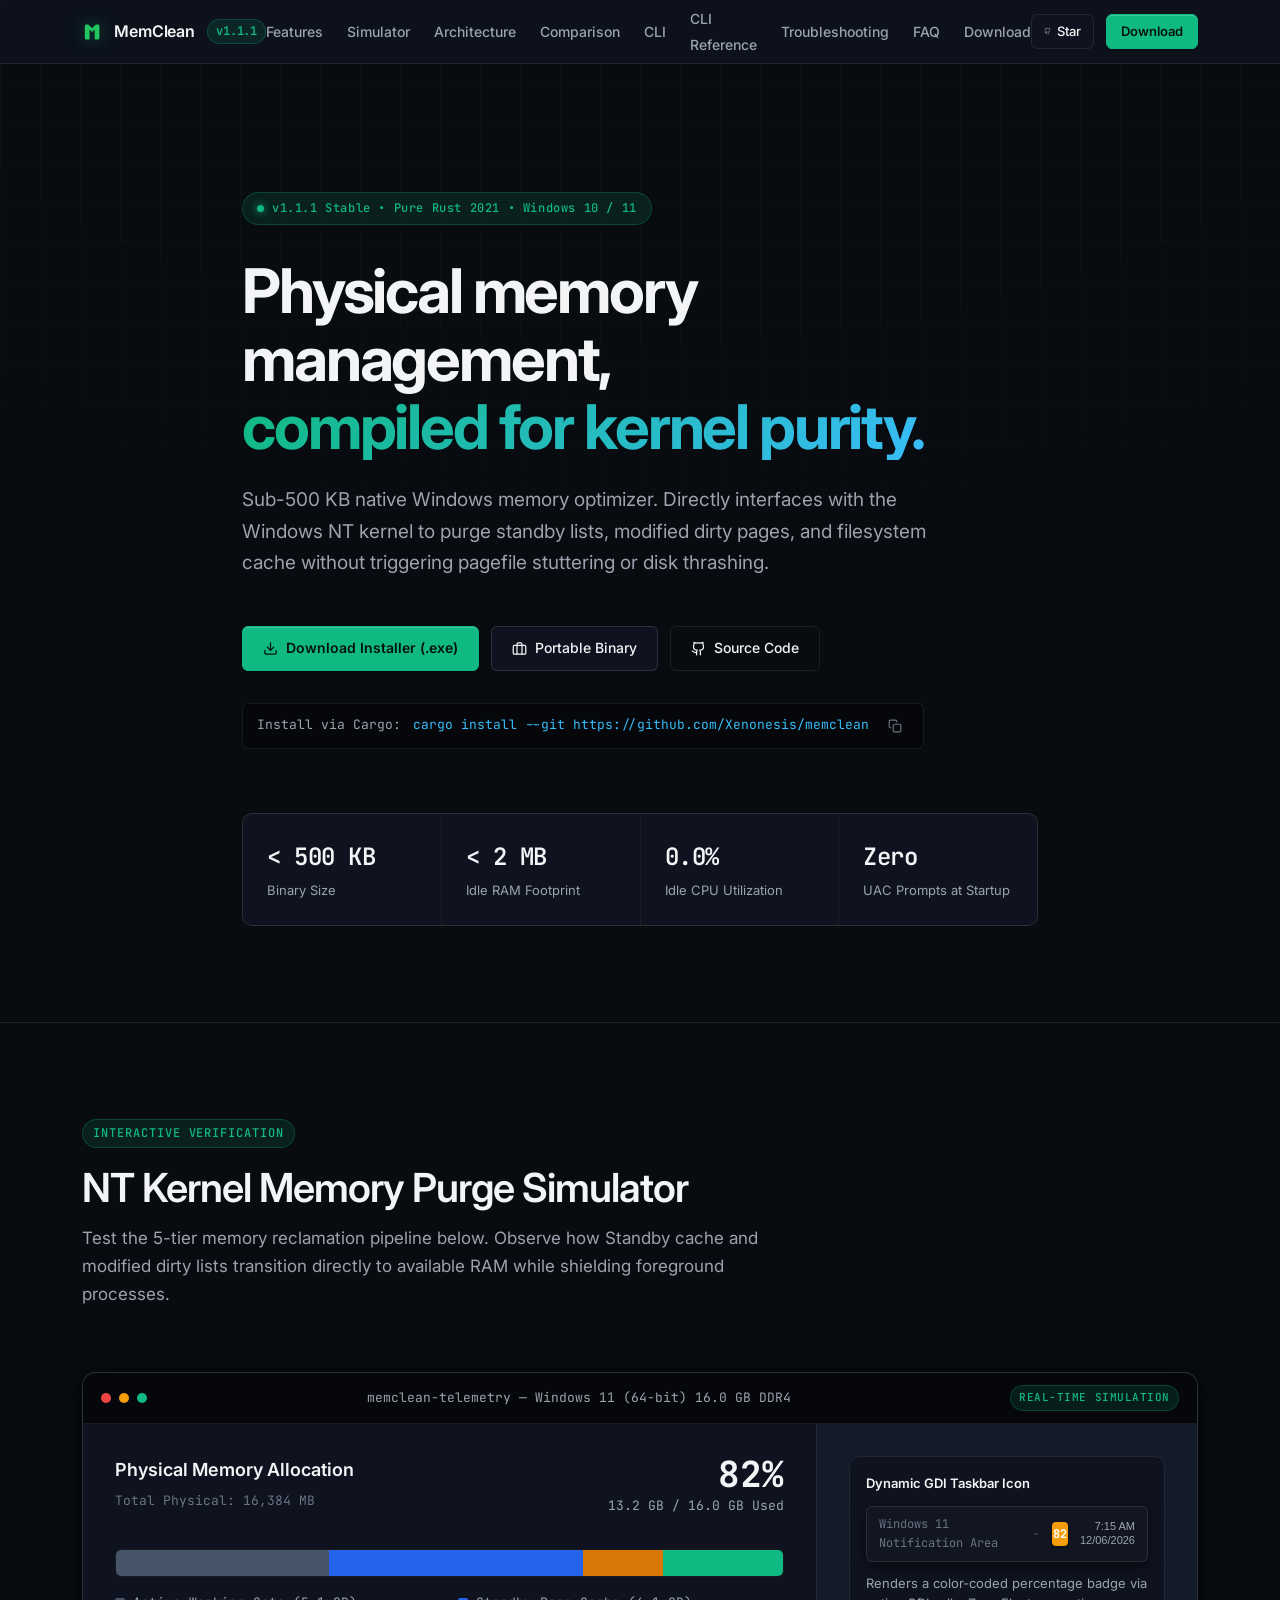
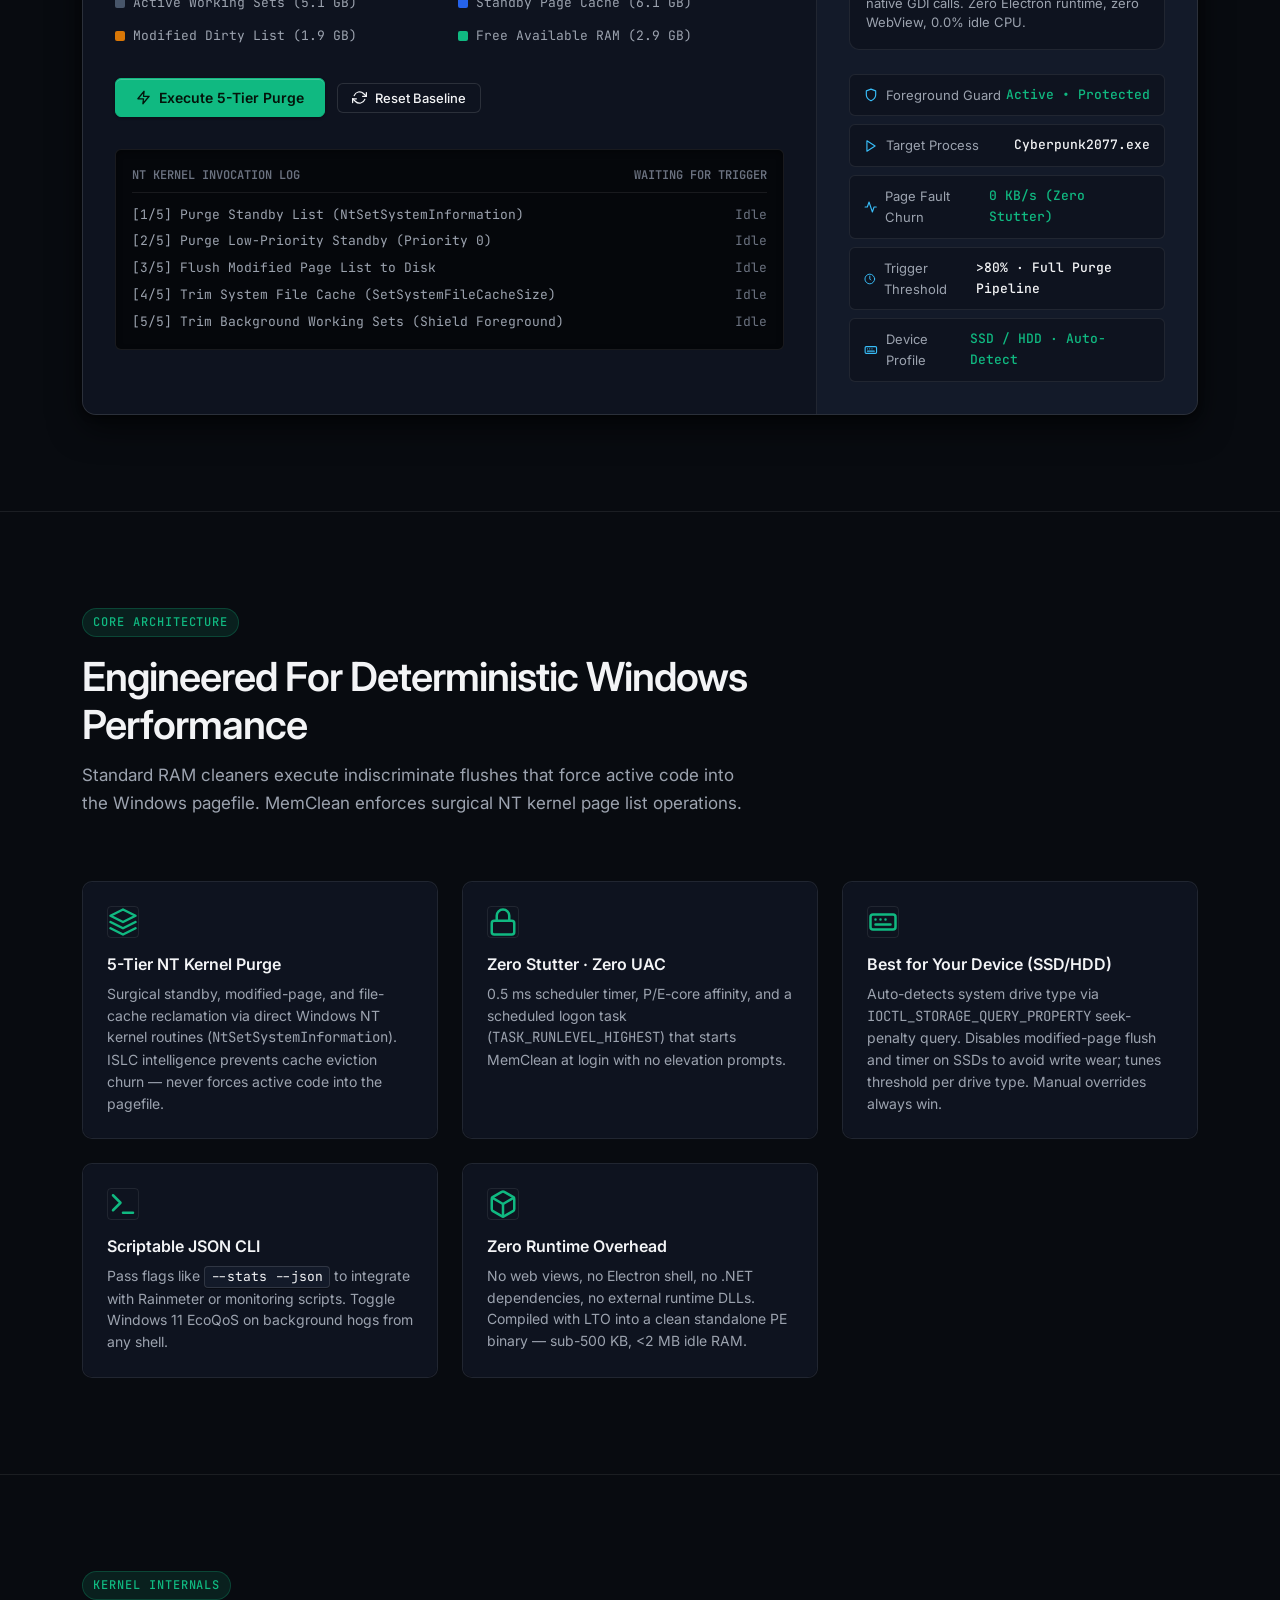
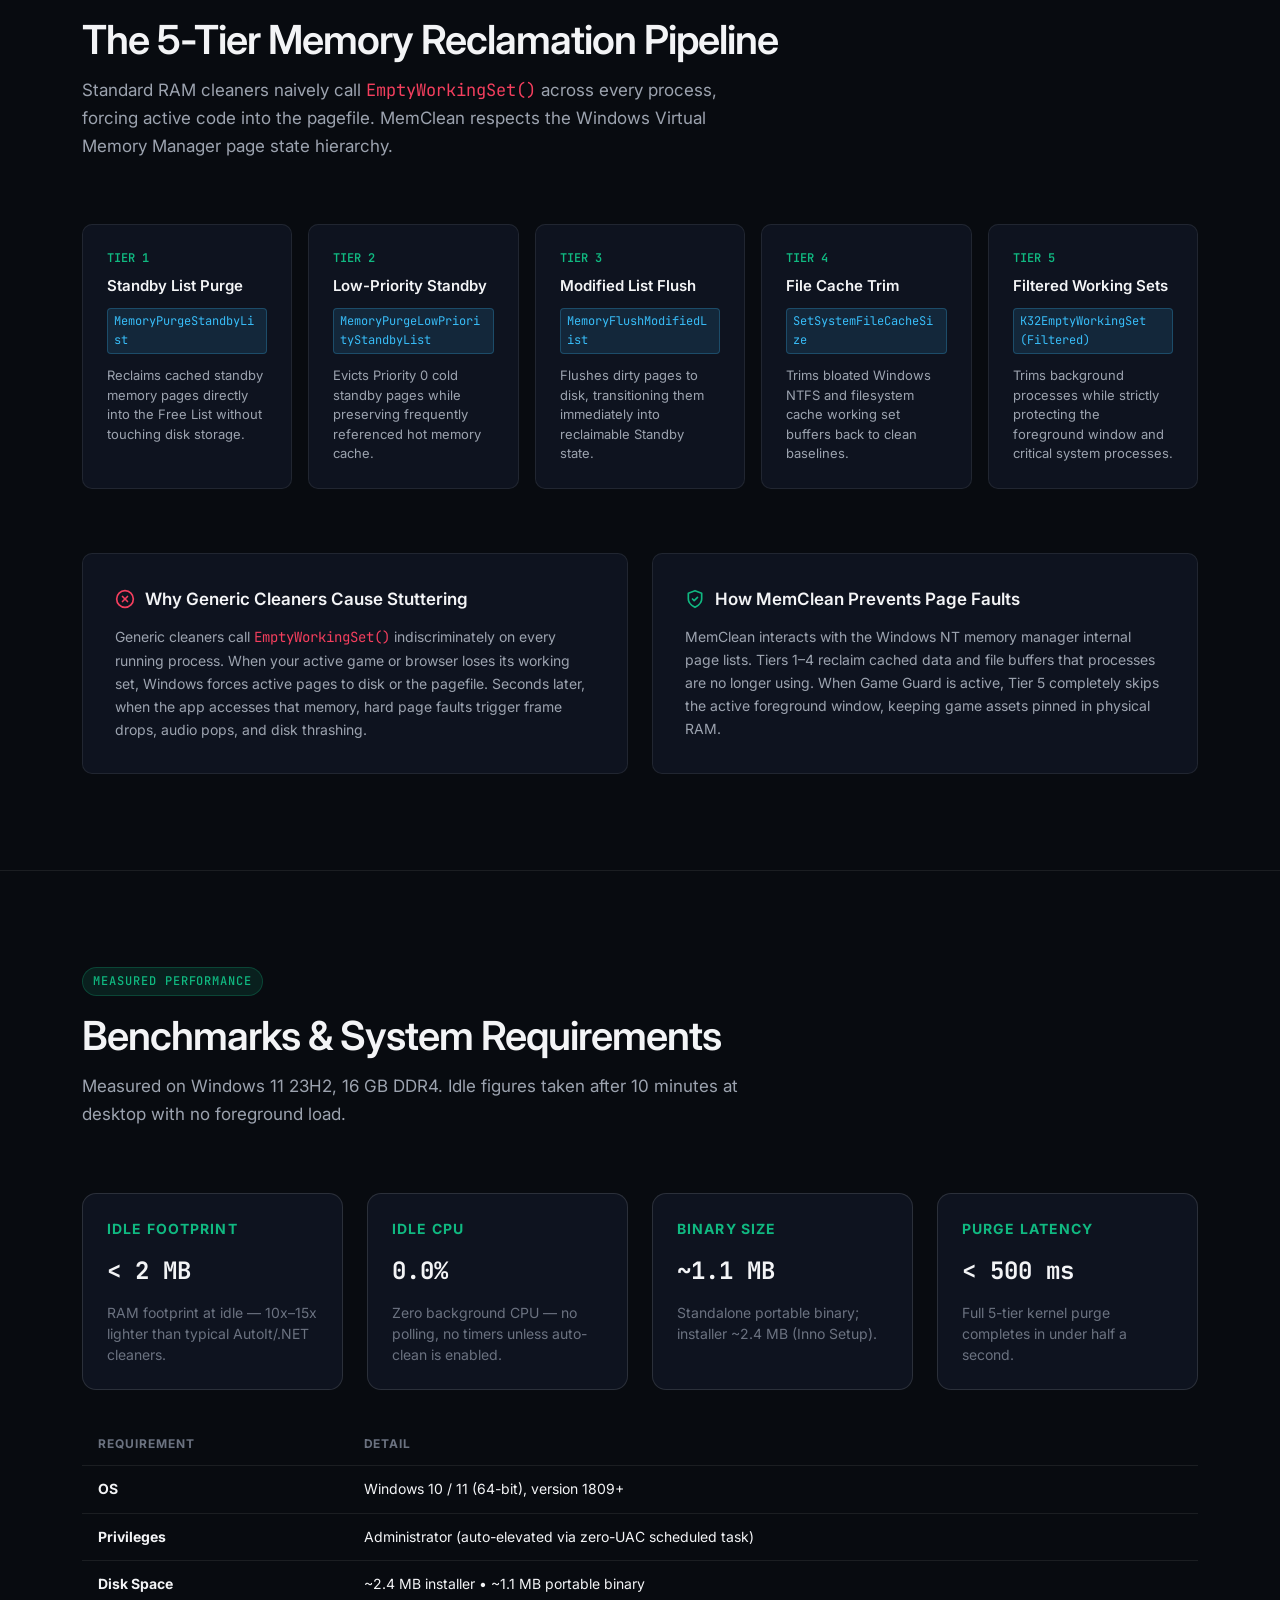
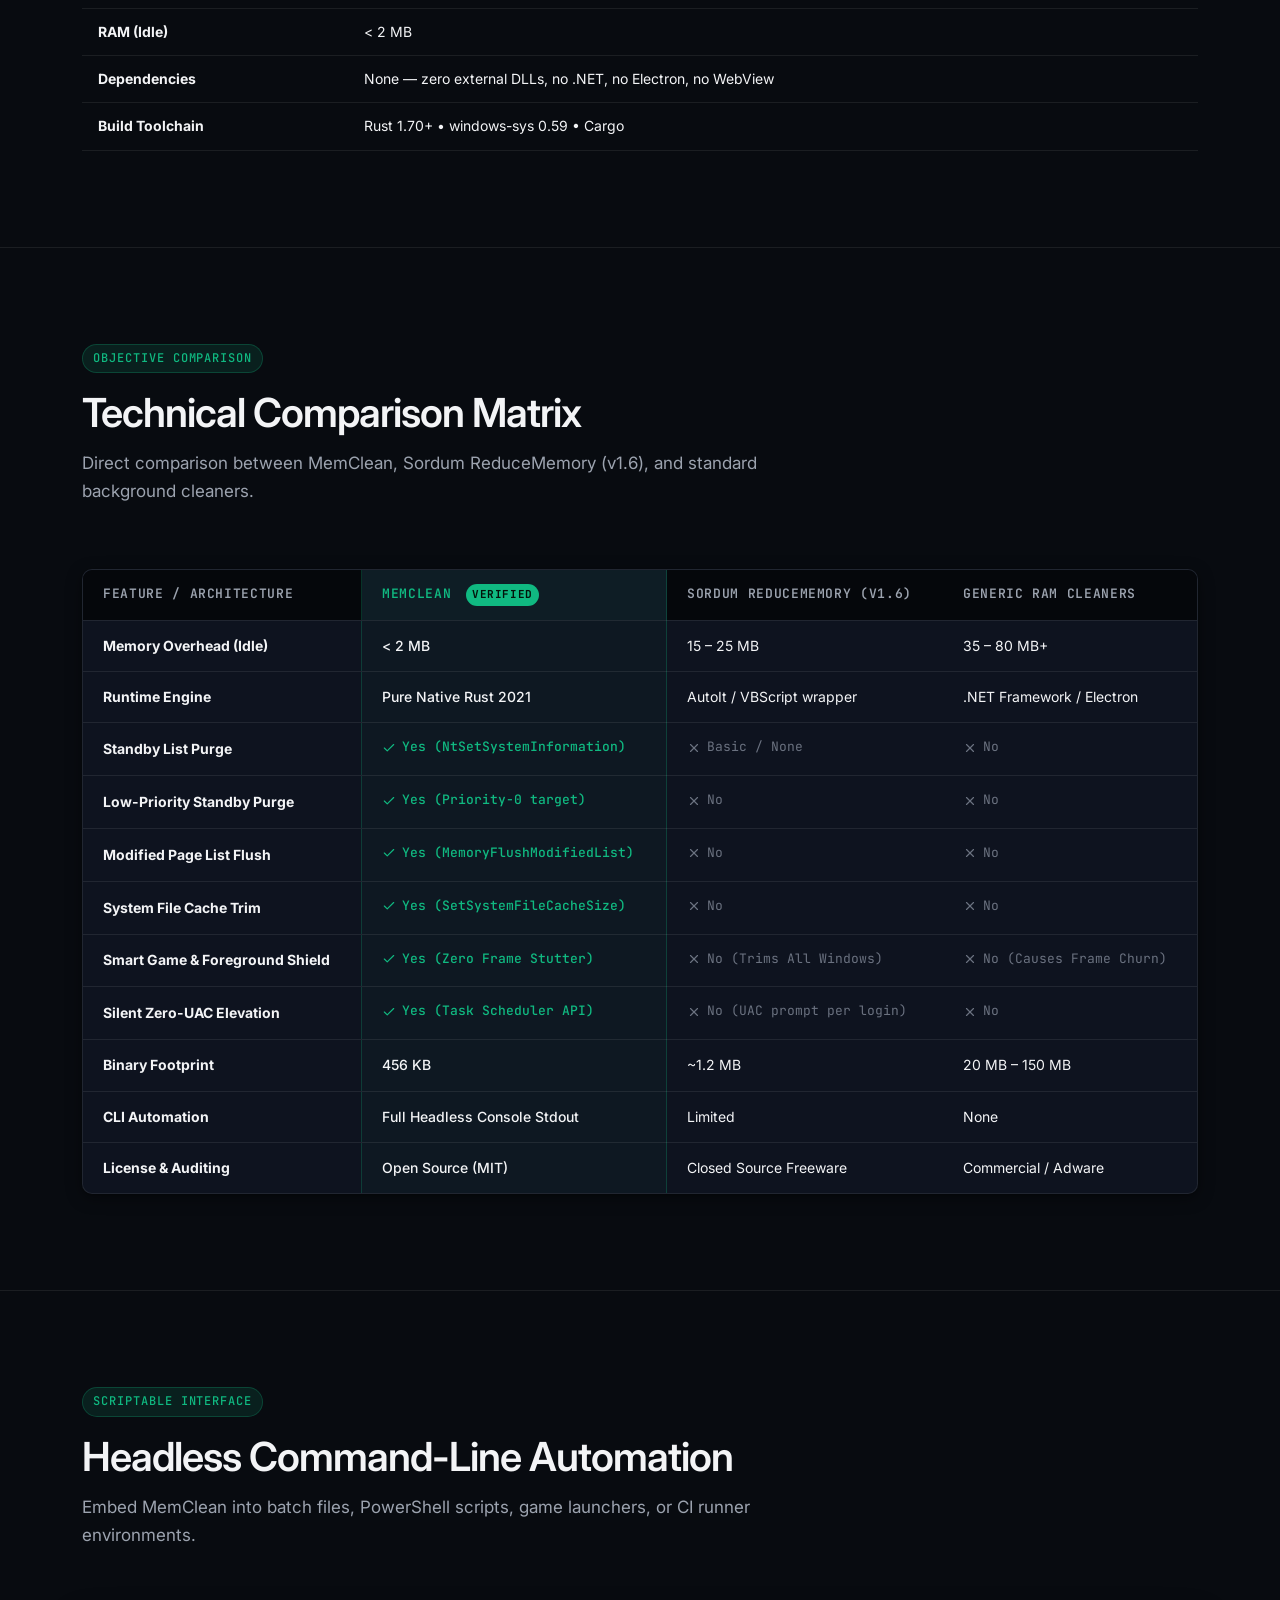
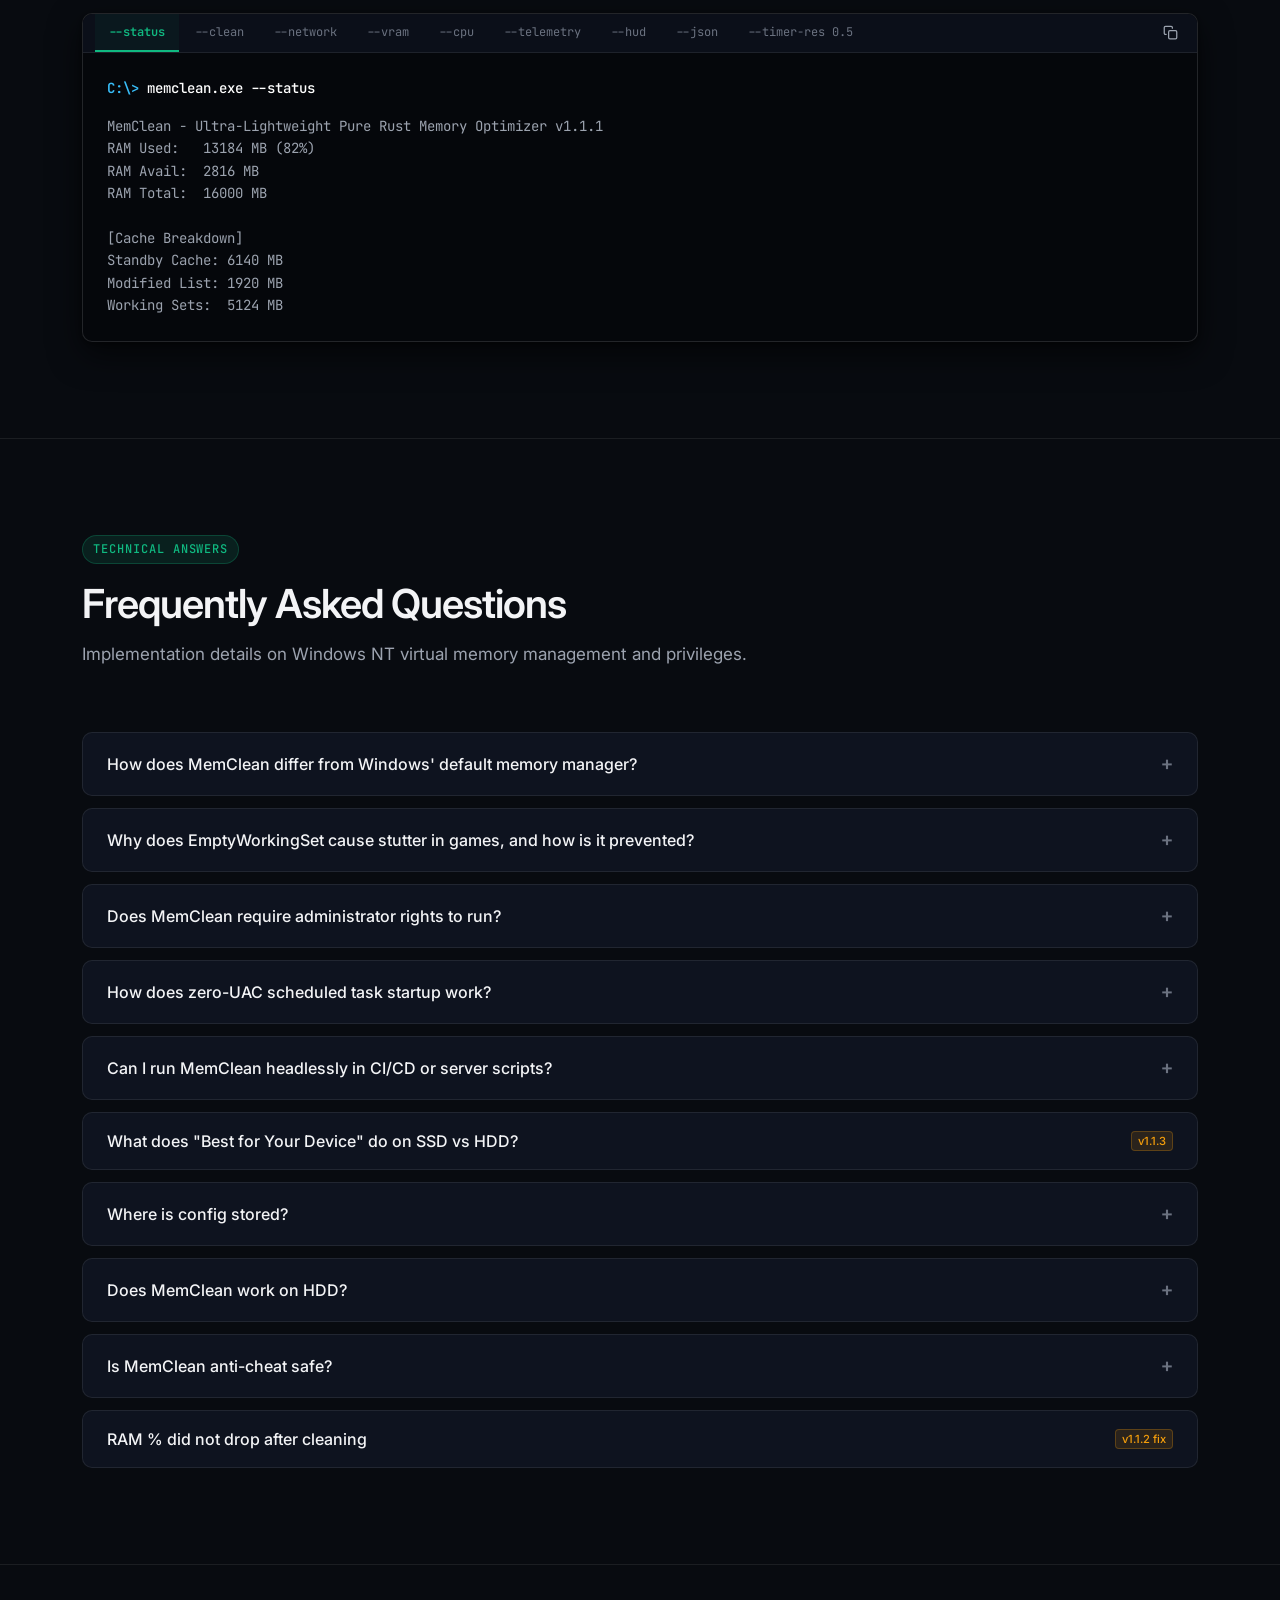
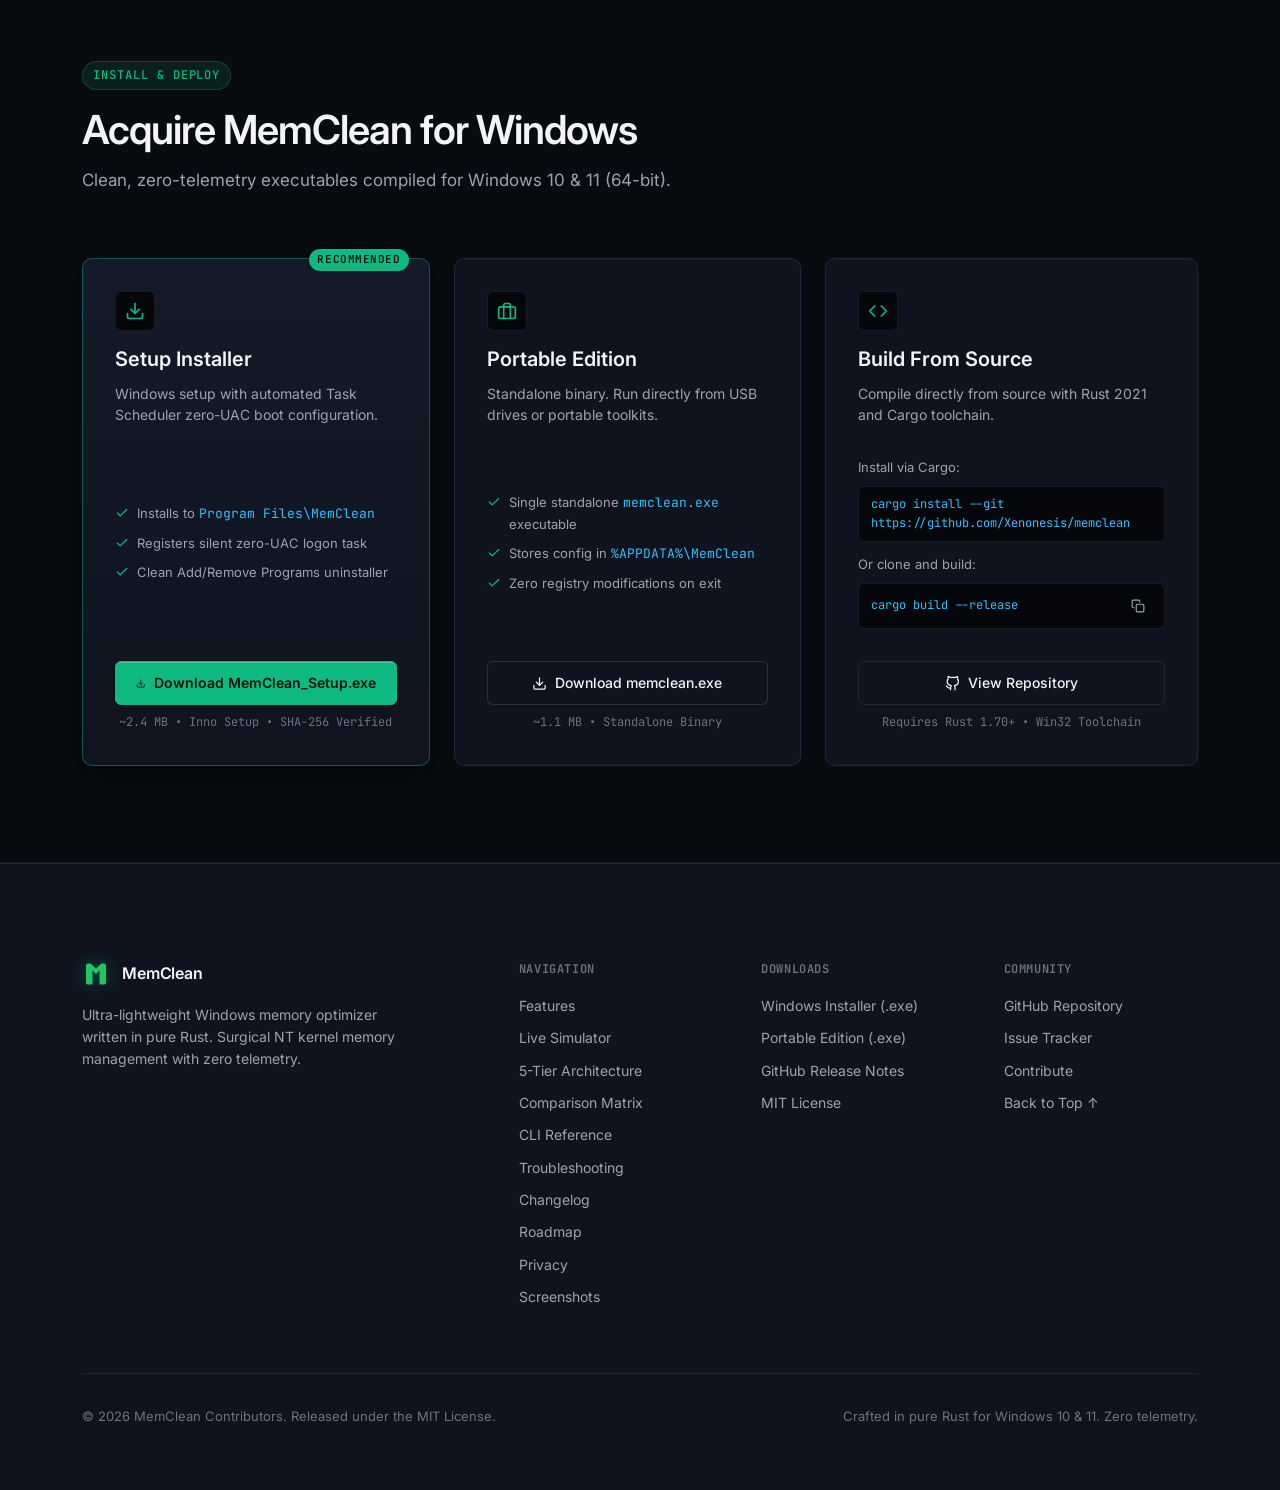
==== commit 9cd6ed04: "feat(website): professional minimal UI refinement Replaces cluttered 9-card bento grid with 5 clean " ====
--- a/website/index.html
+++ b/website/index.html
@@ -396,291 +396,88 @@
           </p>
         </div>
 
-        <div class="bento-grid">
-          <!-- Bento 1: 5-Tier NT Kernel Purge (Featured) -->
-          <div class="bento-card bento-card-featured">
-            <div class="bento-card-content">
-              <div class="bento-icon-wrapper">
-                <svg viewBox="0 0 24 24" fill="none" stroke="currentColor" stroke-width="2" stroke-linecap="round" stroke-linejoin="round" aria-hidden="true">
+        <div class="feature-grid">
+          <!-- Card 1: 5-Tier NT Kernel Purge -->
+          <article class="card">
+            <div class="card-body">
+              <div class="card-icon" aria-hidden="true">
+                <svg viewBox="0 0 24 24" fill="none" stroke="currentColor" stroke-width="2" stroke-linecap="round" stroke-linejoin="round">
                   <polygon points="12 2 2 7 12 12 22 7 12 2"></polygon>
                   <polyline points="2 17 12 22 22 17"></polyline>
                   <polyline points="2 12 12 17 22 12"></polyline>
                 </svg>
               </div>
-              <h3 class="bento-title">5-Tier Purge &amp; ISLC Standby Cleaner</h3>
-              <p class="bento-desc">
-                Directly invokes undocumented Windows NT kernel routines via <code style="color: var(--pastel-blue-text);">NtSetSystemInformation</code> and the filesystem cache manager. Features an Intelligent Standby Cleaner (ISLC) that only purges when standby memory is high and free memory is low, preventing cache eviction churn.
+              <h3 class="card-title">5-Tier NT Kernel Purge</h3>
+              <p class="card-desc">
+                Surgical standby, modified-page, and file-cache reclamation via direct Windows NT kernel routines (<code>NtSetSystemInformation</code>). ISLC intelligence prevents cache eviction churn — never forces active code into the pagefile.
               </p>
             </div>
-            <div class="bento-meta">
-              <span>NtSetSystemInformation</span>
-              <span class="bento-meta-badge">Direct Free List Transition</span>
-            </div>
-          </div>
-
-          <!-- Bento 2: Smart Game & Foreground Shield -->
-          <div class="bento-card">
-            <div class="bento-card-content">
-              <div class="bento-icon-wrapper">
-                <svg viewBox="0 0 24 24" fill="none" stroke="currentColor" stroke-width="2" stroke-linecap="round" stroke-linejoin="round" aria-hidden="true">
-                  <path d="M12 22s8-4 8-10V5l-8-3-8 3v7c0 6 8 10 8 10z"></path>
-                  <path d="m9 12 2 2 4-4"></path>
-                </svg>
-              </div>
-              <h3 class="bento-title">0.5 ms Scheduler Timer &amp; 100% Core Unpark</h3>
-              <p class="bento-desc">
-                Locks Windows global timer resolution to 0.500 ms (2,000 Hz) via <code style="color: var(--pastel-blue-text);">NtSetTimerResolution</code> and unparks 100% of CPU cores for zero-stutter burst performance and smooth frame pacing.
-              </p>
-            </div>
-            <div class="bento-meta">
-              <span>GetForegroundWindow API</span>
-              <span class="bento-meta-badge">Zero Stutter</span>
-            </div>
-          </div>
-
-          <!-- Bento 3: Live GDI System Tray Badge -->
-          <div class="bento-card">
-            <div class="bento-card-content">
-              <div class="bento-icon-wrapper">
-                <svg viewBox="0 0 24 24" fill="none" stroke="currentColor" stroke-width="2" stroke-linecap="round" stroke-linejoin="round" aria-hidden="true">
-                  <polyline points="22 12 18 12 15 21 9 3 6 12 2 12"></polyline>
-                </svg>
-              </div>
-              <h3 class="bento-title">Kernel Page Combining &amp; Segmented Bar</h3>
-              <p class="bento-desc">
-                Calls NT class 130 (<code style="color: var(--pastel-blue-text);">SystemCombinePhysicalMemoryInformation</code>) to de-duplicate identical physical pages across Electron/Chrome apps into Copy-On-Write pages without disk I/O, visualized via a segmented GDI memory bar.
-              </p>
-            </div>
-            <div class="bento-meta">
-              <span>Pure Win32 GDI</span>
-              <span class="bento-meta-badge">Sub-ms Rendering</span>
-            </div>
-          </div>
-          <!-- Bento: Intel/AMD Hybrid Core Allocator -->
-          <div class="bento-card">
-            <div class="bento-card-content">
-              <div class="bento-icon-wrapper">
-                <svg viewBox="0 0 24 24" fill="none" stroke="currentColor" stroke-width="2" stroke-linecap="round" stroke-linejoin="round" aria-hidden="true">
-                  <rect x="4" y="4" width="16" height="16" rx="2"></rect>
-                  <rect x="9" y="9" width="6" height="6"></rect>
-                  <line x1="9" y1="1" x2="9" y2="4"></line>
-                  <line x1="15" y1="1" x2="15" y2="4"></line>
-                  <line x1="9" y1="20" x2="9" y2="23"></line>
-                  <line x1="15" y1="20" x2="15" y2="23"></line>
-                </svg>
-              </div>
-              <h3 class="bento-title">Intel/AMD Hybrid P/E Core Allocator</h3>
-              <p class="bento-desc">
-                Detects Performance Cores vs Efficiency Cores via <code style="color: var(--pastel-blue-text);">GetLogicalProcessorInformationEx</code>. Locks active games to P-Cores while clamping background bloat (Discord, Chrome) to E-Cores.
-              </p>
-            </div>
-            <div class="bento-meta">
-              <span>Hardware Core Topology</span>
-              <span class="bento-meta-badge">P/E Core Affinity</span>
-            </div>
-          </div>
-
-          <!-- Bento: WDDM GPU VRAM Cache Manager -->
-          <div class="bento-card">
-            <div class="bento-card-content">
-              <div class="bento-icon-wrapper">
-                <svg viewBox="0 0 24 24" fill="none" stroke="currentColor" stroke-width="2" stroke-linecap="round" stroke-linejoin="round" aria-hidden="true">
-                  <rect x="2" y="3" width="20" height="14" rx="2" ry="2"></rect>
-                  <line x1="8" y1="21" x2="16" y2="21"></line>
-                  <line x1="12" y1="17" x2="12" y2="21"></line>
-                </svg>
-              </div>
-              <h3 class="bento-title">WDDM GPU VRAM Decommitment</h3>
-              <p class="bento-desc">
-                Invokes WDDM 2.1+ kernel routine <code style="color: var(--pastel-blue-text);">D3DKMTTrimProcessCommitment</code> and DXGI multi-GPU telemetry to decommit unreferenced GPU texture buffers across background apps on exit.
-              </p>
-            </div>
-            <div class="bento-meta">
-              <span>WDDM 2.1+ Driver Thunk</span>
-              <span class="bento-meta-badge">VRAM Reclaim</span>
-            </div>
-          </div>
-
-          <!-- Bento: Competitive Gaming Network Stack -->
-          <div class="bento-card">
-            <div class="bento-card-content">
-              <div class="bento-icon-wrapper">
-                <svg viewBox="0 0 24 24" fill="none" stroke="currentColor" stroke-width="2" stroke-linecap="round" stroke-linejoin="round" aria-hidden="true">
-                  <circle cx="12" cy="12" r="10"></circle>
-                  <line x1="2" y1="12" x2="22" y2="12"></line>
-                  <path d="M12 2a15.3 15.3 0 0 1 4 10 15.3 15.3 0 0 1-4 10 15.3 15.3 0 0 1-4-10 15.3 15.3 0 0 1 4-10z"></path>
-                </svg>
-              </div>
-              <h3 class="bento-title">Competitive Low-Latency TCP Stack</h3>
-              <p class="bento-desc">
-                Configures <code style="color: var(--pastel-blue-text);">TCPNoDelay=1</code>, <code style="color: var(--pastel-blue-text);">TcpAckFrequency=1</code>, and eliminates Windows 20% network throttling to minimize gaming ping with atomic rollback backup.
-              </p>
-            </div>
-            <div class="bento-meta">
-              <span>Nagle's Algorithm Bypass</span>
-              <span class="bento-meta-badge">Instant ACKs</span>
-            </div>
-          </div>
-
-          <!-- Bento: Zero-Injection Minimalist Game HUD -->
-          <div class="bento-card">
-            <div class="bento-card-content">
-              <div class="bento-icon-wrapper">
-                <svg viewBox="0 0 24 24" fill="none" stroke="currentColor" stroke-width="2" stroke-linecap="round" stroke-linejoin="round" aria-hidden="true">
-                  <path d="M1 12s4-8 11-8 11 8 11 8-4 8-11 8-11-8-11-8z"></path>
-                  <circle cx="12" cy="12" r="3"></circle>
-                </svg>
-              </div>
-              <h3 class="bento-title">Zero-Injection Game HUD (Ctrl+Shift+O)</h3>
-              <p class="bento-desc">
-                100% Anti-Cheat Safe (no DLL hooks). Always-on-top, click-through micro-overlay displaying live FPS, frame-time latency, RAM, VRAM, and 0.5ms scheduler timer resolution.
-              </p>
-            </div>
-            <div class="bento-meta">
-              <span>Anti-Cheat Safe</span>
-              <span class="bento-meta-badge">Click-Through HUD</span>
-            </div>
-          </div>
-
-          <!-- Bento: Driver Hard Fault Telemetry -->
-          <div class="bento-card">
-            <div class="bento-card-content">
-              <div class="bento-icon-wrapper">
-                <svg viewBox="0 0 24 24" fill="none" stroke="currentColor" stroke-width="2" stroke-linecap="round" stroke-linejoin="round" aria-hidden="true">
-                  <path d="M22 12h-4l-3 9L9 3l-3 9H2"></path>
-                </svg>
-              </div>
-              <h3 class="bento-title">Hard Page Fault Telemetry</h3>
-              <p class="bento-desc">
-                Queries <code style="color: var(--pastel-blue-text);">NtQuerySystemInformation(2)</code> to monitor real-time disk page fault reads and diagnose the exact root causes of gaming frame-rate stutter.
-              </p>
-            </div>
-            <div class="bento-meta">
-              <span>NT Performance Class 2</span>
-              <span class="bento-meta-badge">Stutter Detection</span>
-            </div>
-          </div>
-
-          <!-- Bento 4: Silent Zero-UAC Elevation -->
-          <div class="bento-card">
-            <div class="bento-card-content">
-              <div class="bento-icon-wrapper">
-                <svg viewBox="0 0 24 24" fill="none" stroke="currentColor" stroke-width="2" stroke-linecap="round" stroke-linejoin="round" aria-hidden="true">
+          </article>
+
+          <!-- Card 2: Zero Stutter, Zero UAC -->
+          <article class="card">
+            <div class="card-body">
+              <div class="card-icon" aria-hidden="true">
+                <svg viewBox="0 0 24 24" fill="none" stroke="currentColor" stroke-width="2" stroke-linecap="round" stroke-linejoin="round">
                   <rect x="3" y="11" width="18" height="11" rx="2" ry="2"></rect>
                   <path d="M7 11V7a5 5 0 0 1 10 0v4"></path>
                 </svg>
               </div>
-              <h3 class="bento-title">Silent Zero-UAC Startup</h3>
-              <p class="bento-desc">
-                Eliminates repetitive UAC elevation prompts at login. MemClean registers a scheduled logon task using Windows Task Scheduler with <code style="color: var(--pastel-blue-text);">TASK_RUNLEVEL_HIGHEST</code>.
+              <h3 class="card-title">Zero Stutter &middot; Zero UAC</h3>
+              <p class="card-desc">
+                0.5 ms scheduler timer, P/E-core affinity, and a scheduled logon task (<code>TASK_RUNLEVEL_HIGHEST</code>) that starts MemClean at login with no elevation prompts.
               </p>
             </div>
-            <div class="bento-meta">
-              <span>Task Scheduler Engine</span>
-              <span class="bento-meta-badge">Zero UAC Dialogs</span>
-            </div>
-          </div>
-
-          <!-- Bento 5: Dual-Mode Single Binary (GUI + CLI) -->
-          <div class="bento-card">
-            <div class="bento-card-content">
-              <div class="bento-icon-wrapper">
-                <svg viewBox="0 0 24 24" fill="none" stroke="currentColor" stroke-width="2" stroke-linecap="round" stroke-linejoin="round" aria-hidden="true">
+          </article>
+
+          <!-- Card 3: Best for Your Device (SSD/HDD) -->
+          <article class="card">
+            <div class="card-body">
+              <div class="card-icon" aria-hidden="true">
+                <svg viewBox="0 0 24 24" fill="none" stroke="currentColor" stroke-width="2" stroke-linecap="round" stroke-linejoin="round">
+                  <rect x="2" y="6" width="20" height="12" rx="2" ry="2"></rect>
+                  <path d="M6 10h.01M10 10h.01M14 10h.01M6 14h12"></path>
+                </svg>
+              </div>
+              <h3 class="card-title">Best for Your Device (SSD/HDD)</h3>
+              <p class="card-desc">
+                Auto-detects system drive type via <code>IOCTL_STORAGE_QUERY_PROPERTY</code> seek-penalty query. Disables modified-page flush and timer on SSDs to avoid write wear; tunes threshold per drive type. Manual overrides always win.
+              </p>
+            </div>
+          </article>
+
+          <!-- Card 4: Machine-Readable CLI -->
+          <article class="card">
+            <div class="card-body">
+              <div class="card-icon" aria-hidden="true">
+                <svg viewBox="0 0 24 24" fill="none" stroke="currentColor" stroke-width="2" stroke-linecap="round" stroke-linejoin="round">
                   <polyline points="4 17 10 11 4 5"></polyline>
                   <line x1="12" y1="19" x2="20" y2="19"></line>
                 </svg>
               </div>
-              <h3 class="bento-title">Machine-Readable JSON CLI &amp; EcoQoS</h3>
-              <p class="bento-desc">
-                Pass flags like <kbd>--stats --json</kbd> to integrate directly with Rainmeter or monitoring scripts. Toggle Windows 11 EcoQoS (Efficiency Mode) on background hogs straight from the dashboard.
+              <h3 class="card-title">Scriptable JSON CLI</h3>
+              <p class="card-desc">
+                Pass flags like <kbd>--stats --json</kbd> to integrate with Rainmeter or monitoring scripts. Toggle Windows 11 EcoQoS on background hogs from any shell.
               </p>
             </div>
-            <div class="bento-meta">
-              <span>AttachConsole API</span>
-              <span class="bento-meta-badge">Scriptable</span>
-            </div>
-          </div>
-
-          <!-- Bento 6: Pure Rust 2021 Implementation -->
-          <div class="bento-card">
-            <div class="bento-card-content">
-              <div class="bento-icon-wrapper">
-                <svg viewBox="0 0 24 24" fill="none" stroke="currentColor" stroke-width="2" stroke-linecap="round" stroke-linejoin="round" aria-hidden="true">
+          </article>
+
+          <!-- Card 5: Zero Runtime Overhead -->
+          <article class="card">
+            <div class="card-body">
+              <div class="card-icon" aria-hidden="true">
+                <svg viewBox="0 0 24 24" fill="none" stroke="currentColor" stroke-width="2" stroke-linecap="round" stroke-linejoin="round">
                   <path d="M21 16V8a2 2 0 0 0-1-1.73l-7-4a2 2 0 0 0-2 0l-7 4A2 2 0 0 0 3 8v8a2 2 0 0 0 1 1.73l7 4a2 2 0 0 0 2 0l7-4A2 2 0 0 0 21 16z"></path>
                   <polyline points="3.27 6.96 12 12.01 20.73 6.96"></polyline>
                   <line x1="12" y1="22.08" x2="12" y2="12"></line>
                 </svg>
               </div>
-              <h3 class="bento-title">Zero Runtime Overhead</h3>
-              <p class="bento-desc">
-                No web views, no Electron shell, no .NET dependencies, and no external runtime DLLs. Compiled with Link-Time Optimization (LTO) into a clean, standalone PE binary.
+              <h3 class="card-title">Zero Runtime Overhead</h3>
+              <p class="card-desc">
+                No web views, no Electron shell, no .NET dependencies, no external runtime DLLs. Compiled with LTO into a clean standalone PE binary &mdash; sub-500 KB, &lt;2 MB idle RAM.
               </p>
             </div>
-            <div class="bento-meta">
-              <span>Zero External DLLs</span>
-              <span class="bento-meta-badge">Rust 2021 Edition</span>
-            </div>
-          </div>
-
-          <!-- Bento 7: Best for Your Device (SSD/HDD Auto-Detect) -->
-          <div class="bento-card">
-            <div class="bento-card-content">
-              <div class="bento-icon-wrapper">
-                <svg viewBox="0 0 24 24" fill="none" stroke="currentColor" stroke-width="2" stroke-linecap="round" stroke-linejoin="round" aria-hidden="true">
-                  <rect x="2" y="6" width="20" height="12" rx="2" ry="2"></rect>
-                  <path d="M6 10h.01M10 10h.01M14 10h.01M6 14h12"></path>
-                </svg>
-              </div>
-              <h3 class="bento-title">Best for Your Device (SSD/HDD)</h3>
-              <p class="bento-desc">
-                Detects system drive type via <code style="color: var(--pastel-blue-text);">IOCTL_STORAGE_QUERY_PROPERTY</code> seek-penalty query. Applies storage-aware defaults — disables modified-page flushing and the periodic timer on SSDs to avoid write wear; tunes threshold per drive type. Manual overrides always win.
-              </p>
-            </div>
-            <div class="bento-meta">
-              <span>Auto-Detect</span>
-              <span class="bento-meta-badge">v1.1.3</span>
-            </div>
-          </div>
-
-          <!-- Bento 8: Threshold Auto-Clean (v1.1.2 fix) -->
-          <div class="bento-card">
-            <div class="bento-card-content">
-              <div class="bento-icon-wrapper">
-                <svg viewBox="0 0 24 24" fill="none" stroke="currentColor" stroke-width="2" stroke-linecap="round" stroke-linejoin="round" aria-hidden="true">
-                  <polyline points="20 6 9 17 4 12"></polyline>
-                </svg>
-              </div>
-              <h3 class="bento-title">Threshold Auto-Clean</h3>
-              <p class="bento-desc">
-                When RAM% crosses the threshold, runs the full purge pipeline (standby + modified flush + working-set trim) so RAM% actually drops. Reports freed MB in tray status. Master gate <code style="color: var(--pastel-blue-text);">auto_clean_enabled</code> prevents duplicate runs.
-              </p>
-            </div>
-            <div class="bento-meta">
-              <span>Master-Gated</span>
-              <span class="bento-meta-badge">v1.1.2 fix</span>
-            </div>
-          </div>
-
-          <!-- Bento 9: Owner-Draw Hover Feedback -->
-          <div class="bento-card">
-            <div class="bento-card-content">
-              <div class="bento-icon-wrapper">
-                <svg viewBox="0 0 24 24" fill="none" stroke="currentColor" stroke-width="2" stroke-linecap="round" stroke-linejoin="round" aria-hidden="true">
-                  <rect x="3" y="3" width="18" height="18" rx="2" ry="2"></rect>
-                  <path d="M7 7L17 17"></path>
-                  <path d="M17 7L7 17"></path>
-                </svg>
-              </div>
-              <h3 class="bento-title">Owner-Draw Hover Feedback</h3>
-              <p class="bento-desc">
-                Animated background + border on tabs and Apply button via <code style="color: var(--pastel-blue-text);">TrackMouseEvent(TME_LEAVE)</code> and <code>WM_MOUSELEAVE</code>. Polished, responsive feel with full keyboard/focus accessibility.
-              </p>
-            </div>
-            <div class="bento-meta">
-              <span>Win32 GDI</span>
-              <span class="bento-meta-badge">v1.1.2 polish</span>
-            </div>
-          </div>
+          </article>
         </div>
       </div>
     </section>
--- a/website/styles.css
+++ b/website/styles.css
@@ -436,6 +436,118 @@
 }
 
 /* ==========================================================================
+   Base Components (Swiss Minimal — consistent across all pages)
+   ========================================================================== */
+
+.card {
+  position: relative;
+  background-color: var(--bg-surface);
+  border: 1px solid var(--border-hairline);
+  border-radius: var(--radius-md);
+  overflow: hidden;
+}
+
+.card::before {
+  content: "";
+  position: absolute;
+  inset: 0;
+  border-radius: var(--radius-md);
+  pointer-events: none;
+  box-shadow: var(--shadow-card);
+}
+
+.card:hover {
+  border-color: var(--border-subtle);
+  transform: translateY(-1px);
+  transition: border-color 200ms ease, transform 200ms ease, box-shadow 200ms ease;
+}
+
+.card:hover::before {
+  box-shadow: var(--shadow-elevated);
+}
+
+.card-body {
+  padding: var(--space-lg);
+}
+
+.card-title {
+  font-size: 1rem;
+  font-weight: 600;
+  line-height: 1.3;
+  color: var(--text-primary);
+  margin-bottom: var(--space-xs);
+}
+
+.card-desc {
+  font-size: 0.875rem;
+  line-height: 1.55;
+  color: var(--text-secondary);
+}
+
+/* Table — hairline borders, mono code cells, left-aligned */
+.table {
+  width: 100%;
+  border-collapse: collapse;
+  font-size: 0.875rem;
+  line-height: 1.5;
+}
+
+.table th,
+.table td {
+  text-align: left;
+  padding: var(--space-sm) var(--space-md);
+  border-bottom: 1px solid var(--border-hairline);
+  color: var(--text-secondary);
+}
+
+.table th {
+  font-size: 0.75rem;
+  font-weight: 600;
+  text-transform: uppercase;
+  letter-spacing: 0.08em;
+  color: var(--text-tertiary);
+  border-bottom: 1px solid var(--border-subtle);
+  background-color: var(--bg-inset);
+}
+
+.table td code,
+.table th code {
+  font-size: 0.8125rem;
+  color: var(--accent-cyan);
+  background-color: var(--bg-surface-elevated);
+  padding: 1px 6px;
+  border-radius: var(--radius-xs);
+  border: 1px solid var(--border-hairline);
+}
+
+.table tr:last-child td {
+  border-bottom: none;
+}
+
+.table tr:hover td {
+  background-color: var(--bg-surface-hover);
+}
+
+/* Feature Grid — Swiss minimal card layout */
+.feature-grid {
+  display: grid;
+  grid-template-columns: repeat(auto-fit, minmax(280px, 1fr));
+  gap: var(--space-lg);
+}
+
+.card-icon {
+  display: inline-flex;
+  align-items: center;
+  justify-content: center;
+  width: 32px;
+  height: 32px;
+  margin-bottom: var(--space-md);
+  color: var(--accent-emerald);
+  border: 1px solid var(--border-hairline);
+  border-radius: var(--radius-xs);
+}
+
+/* ==========================================================================
    Hero Section
    ========================================================================== */
 
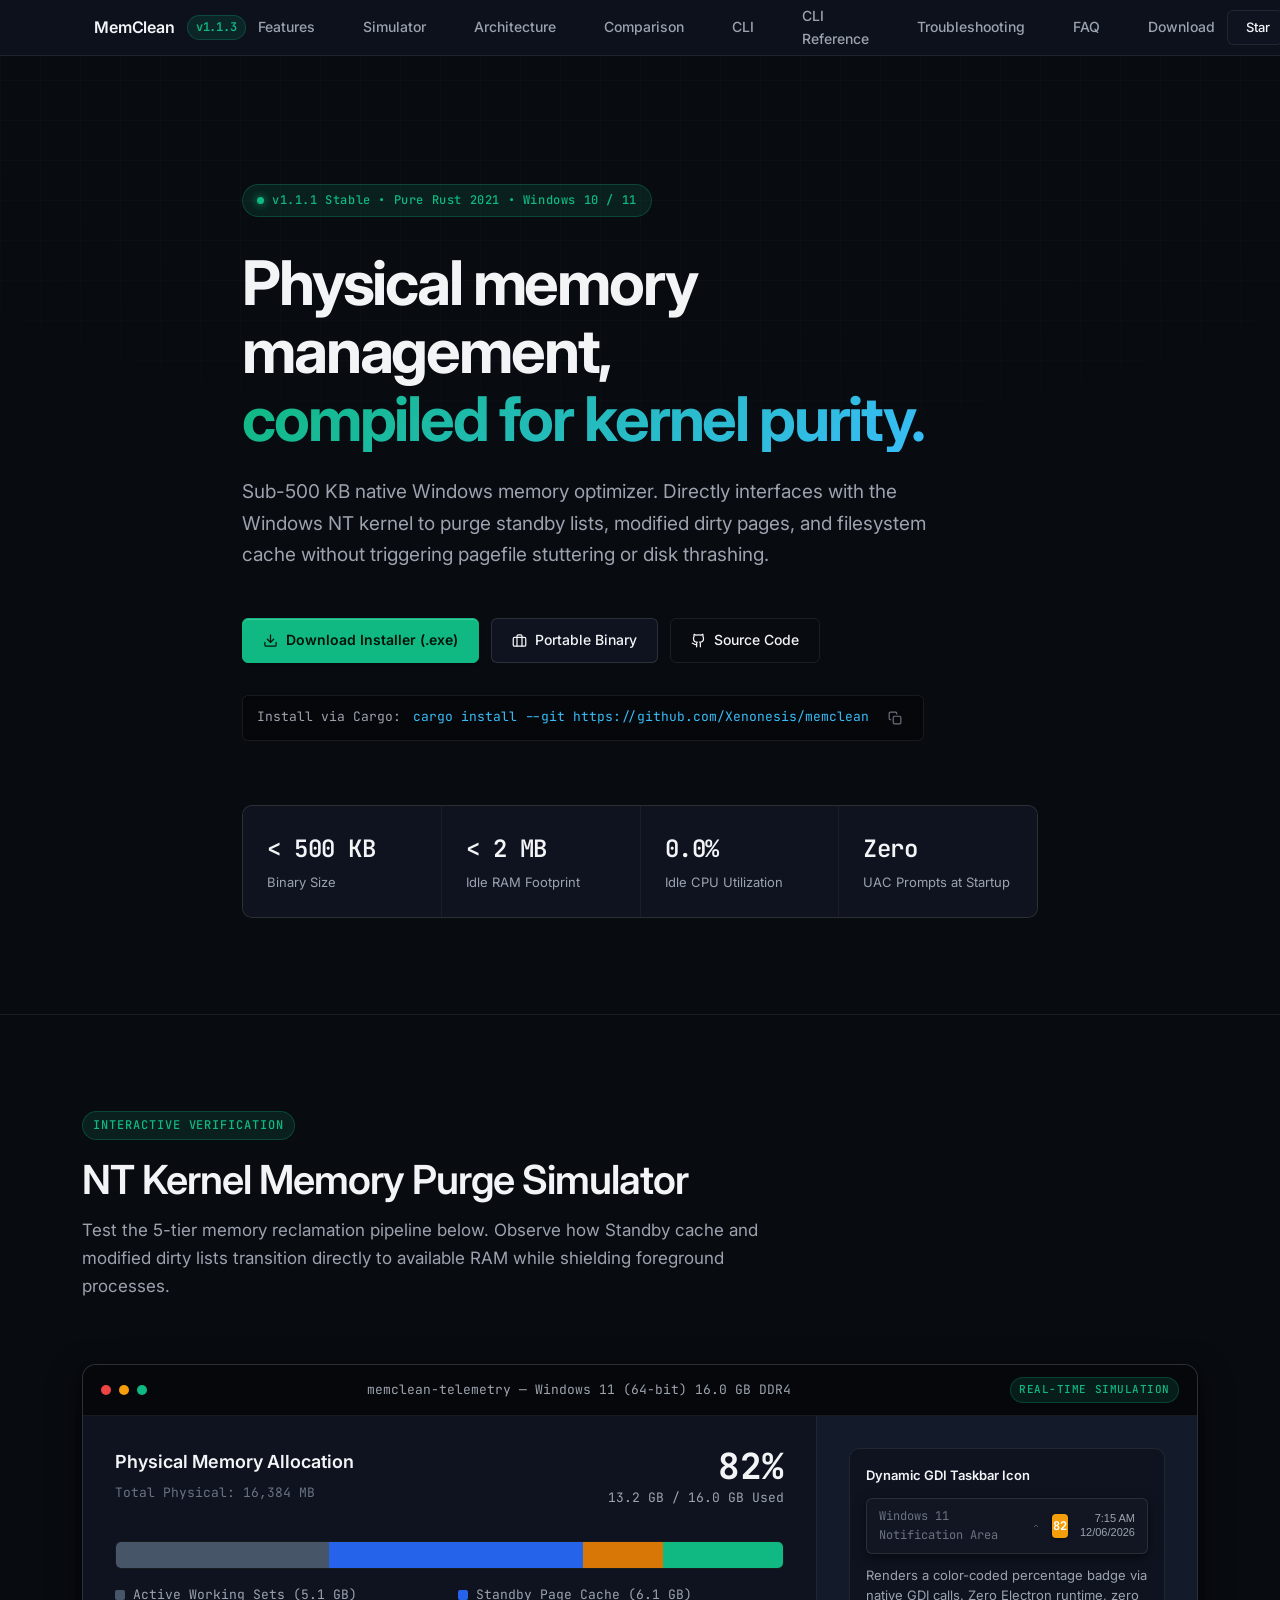
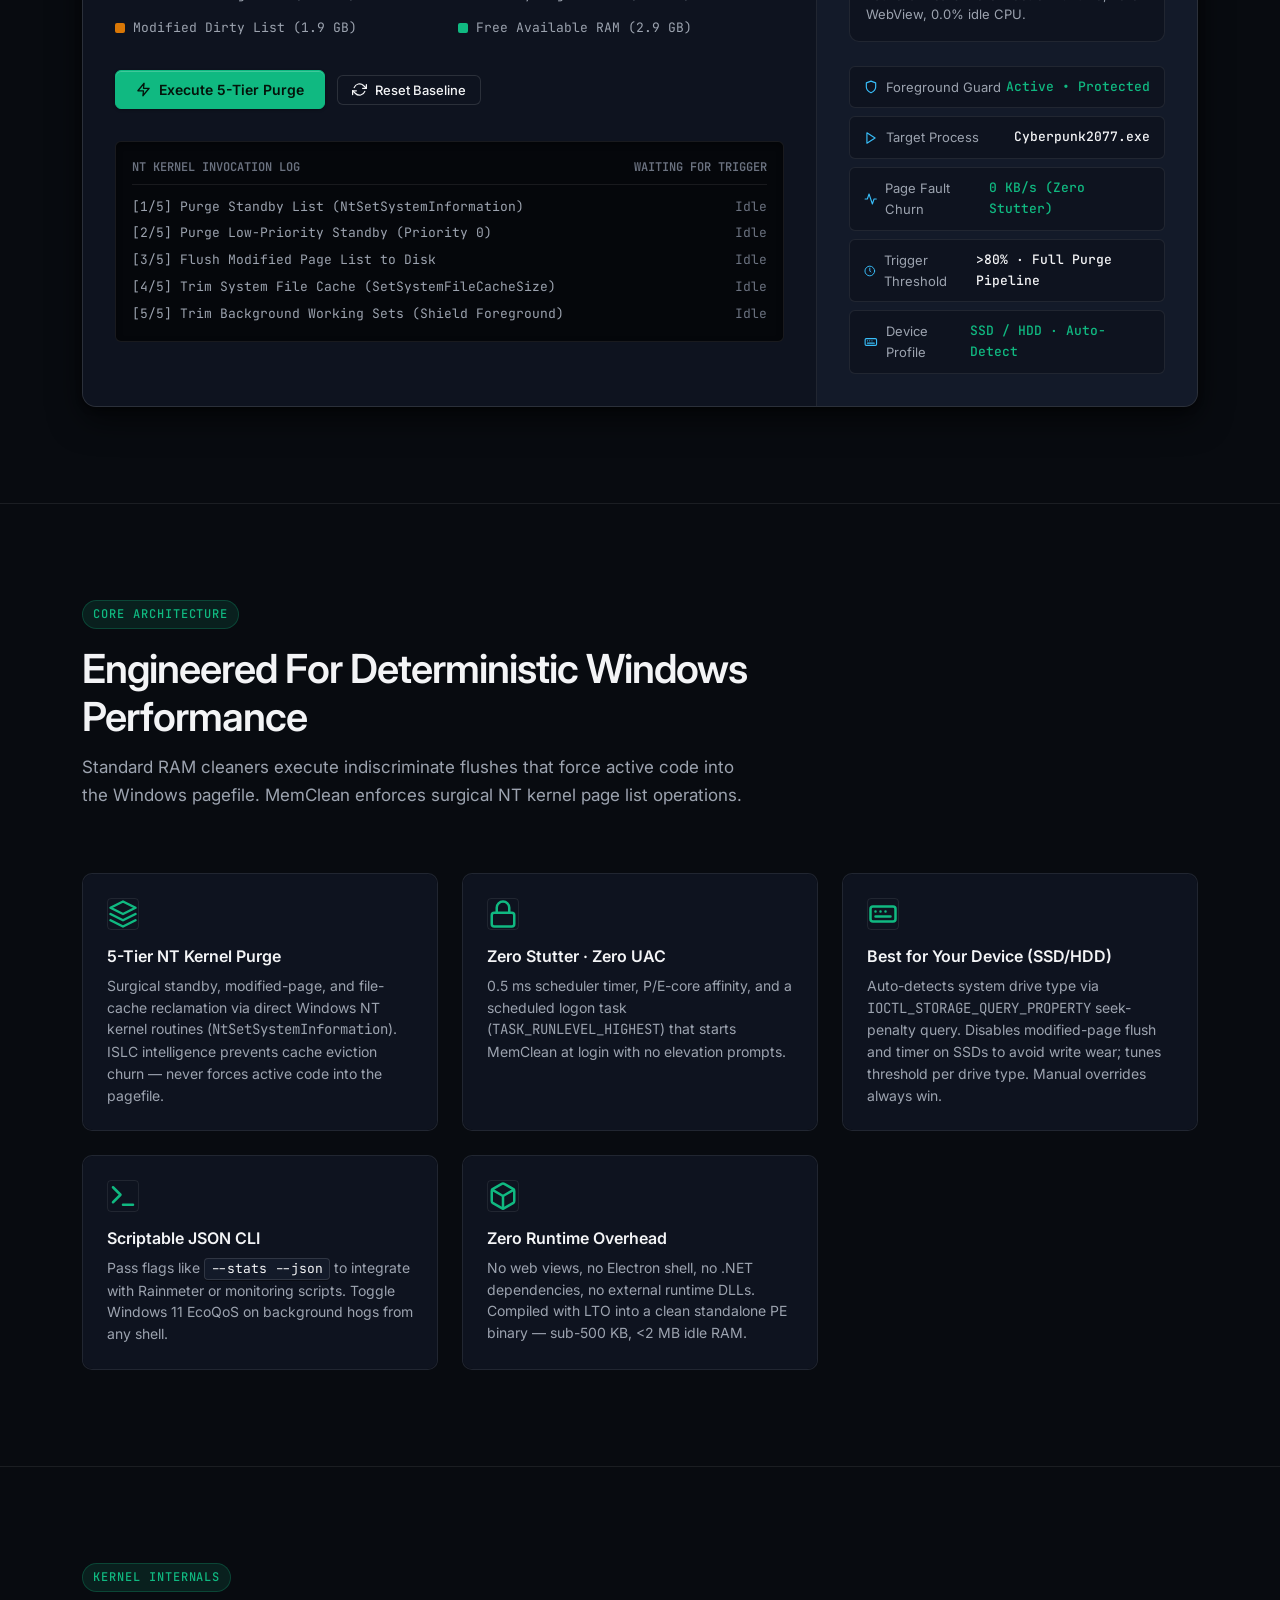
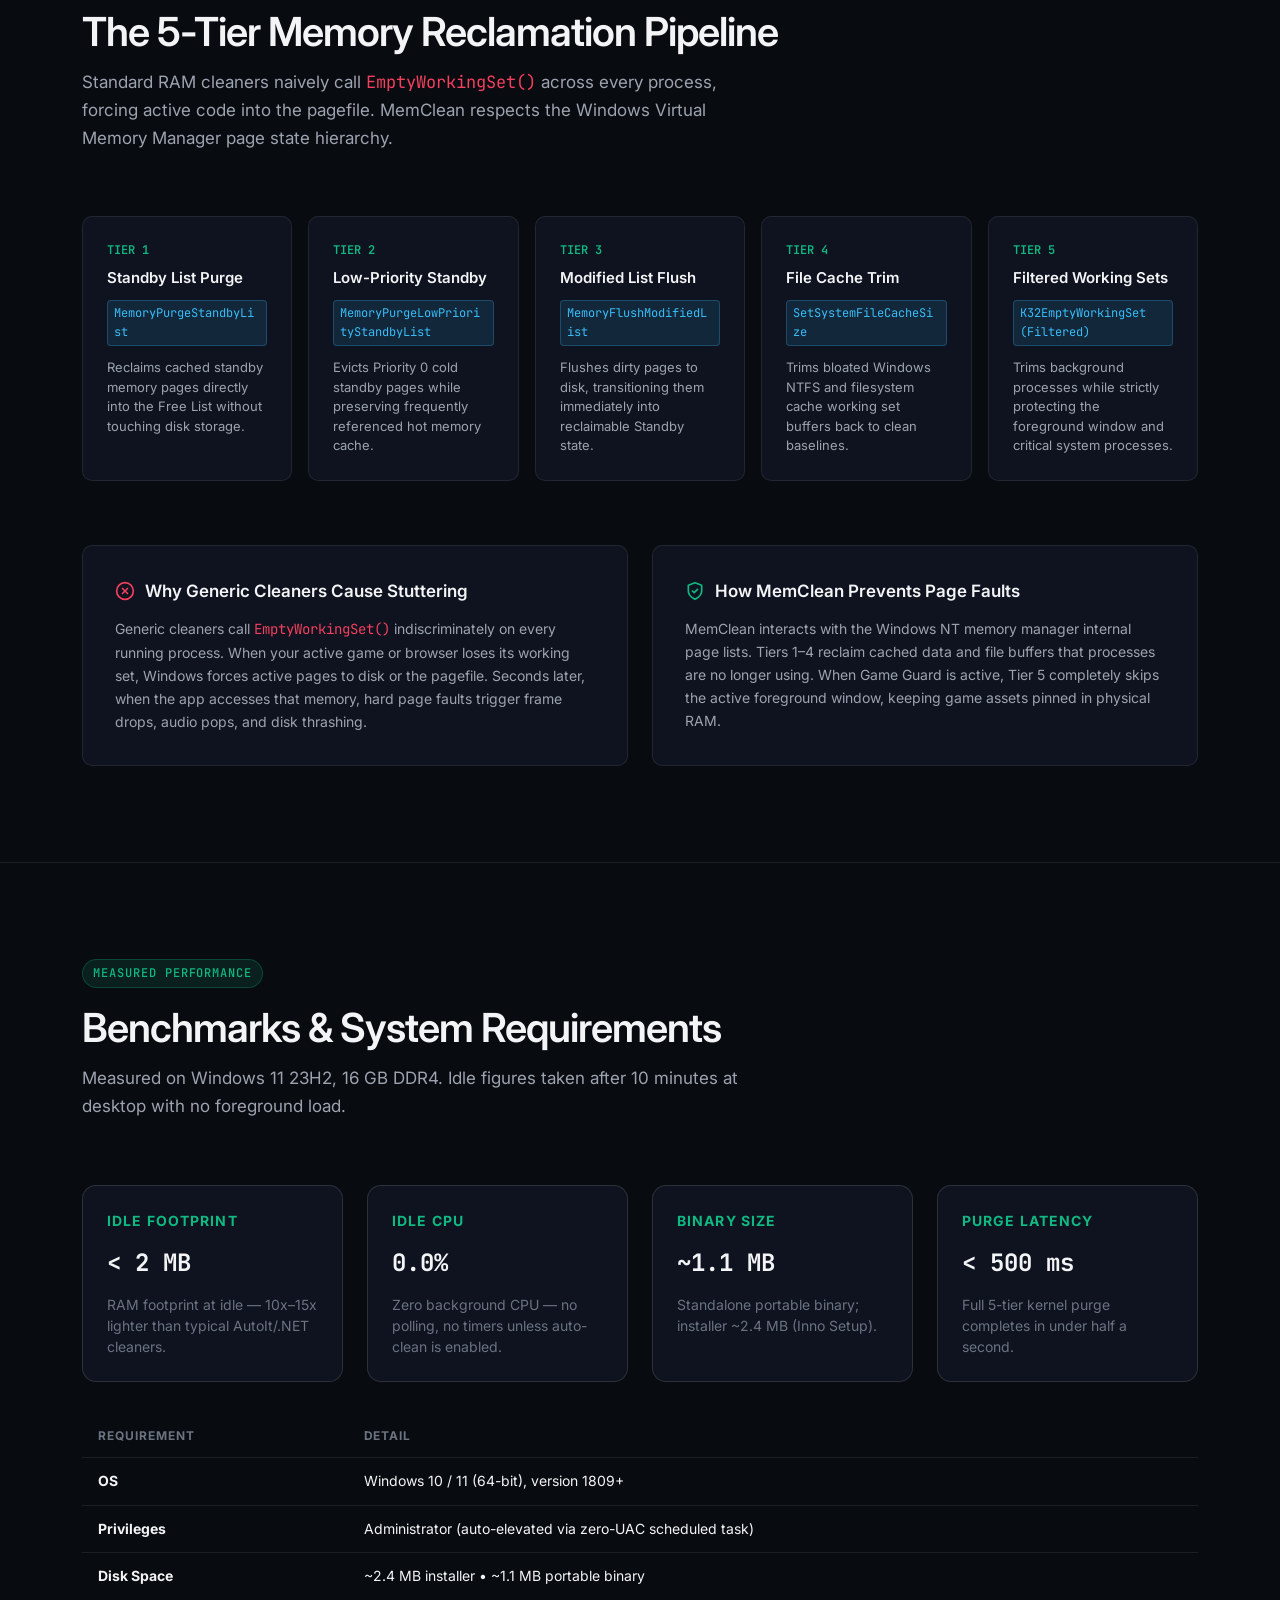
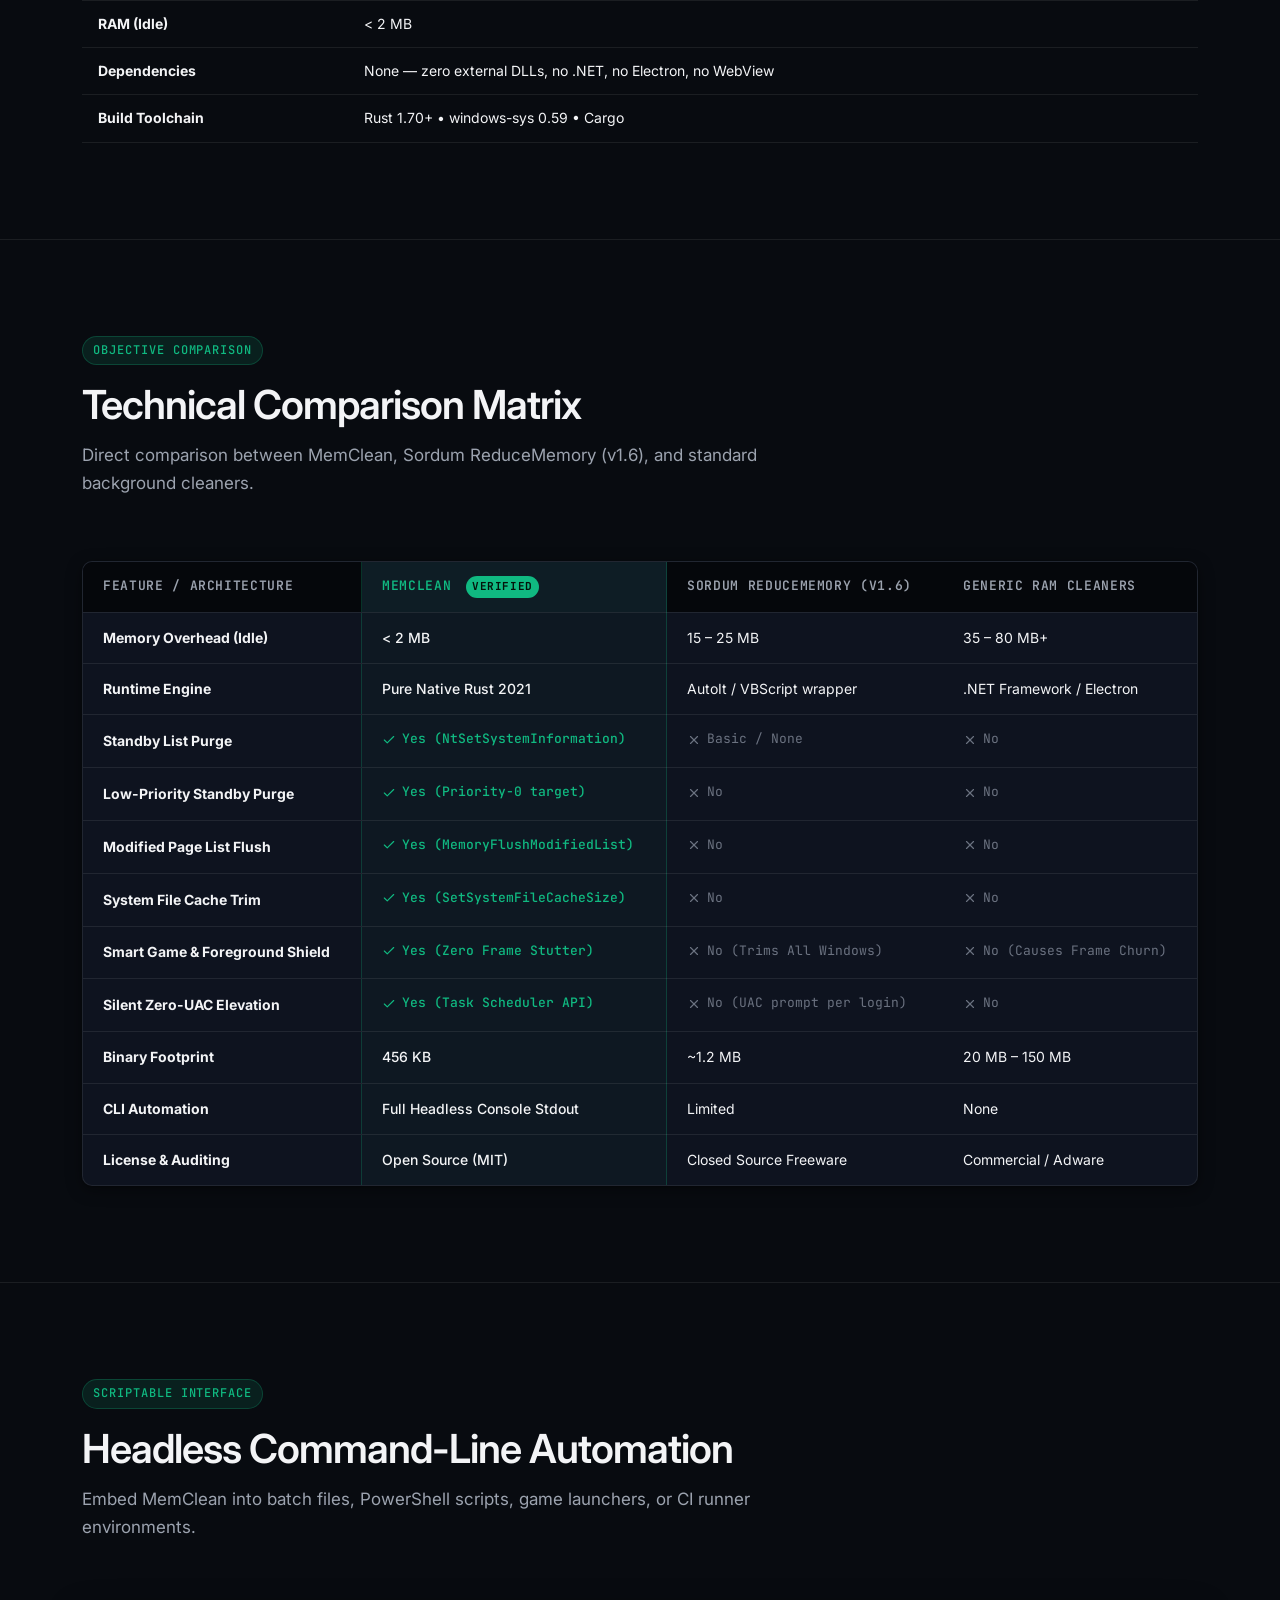
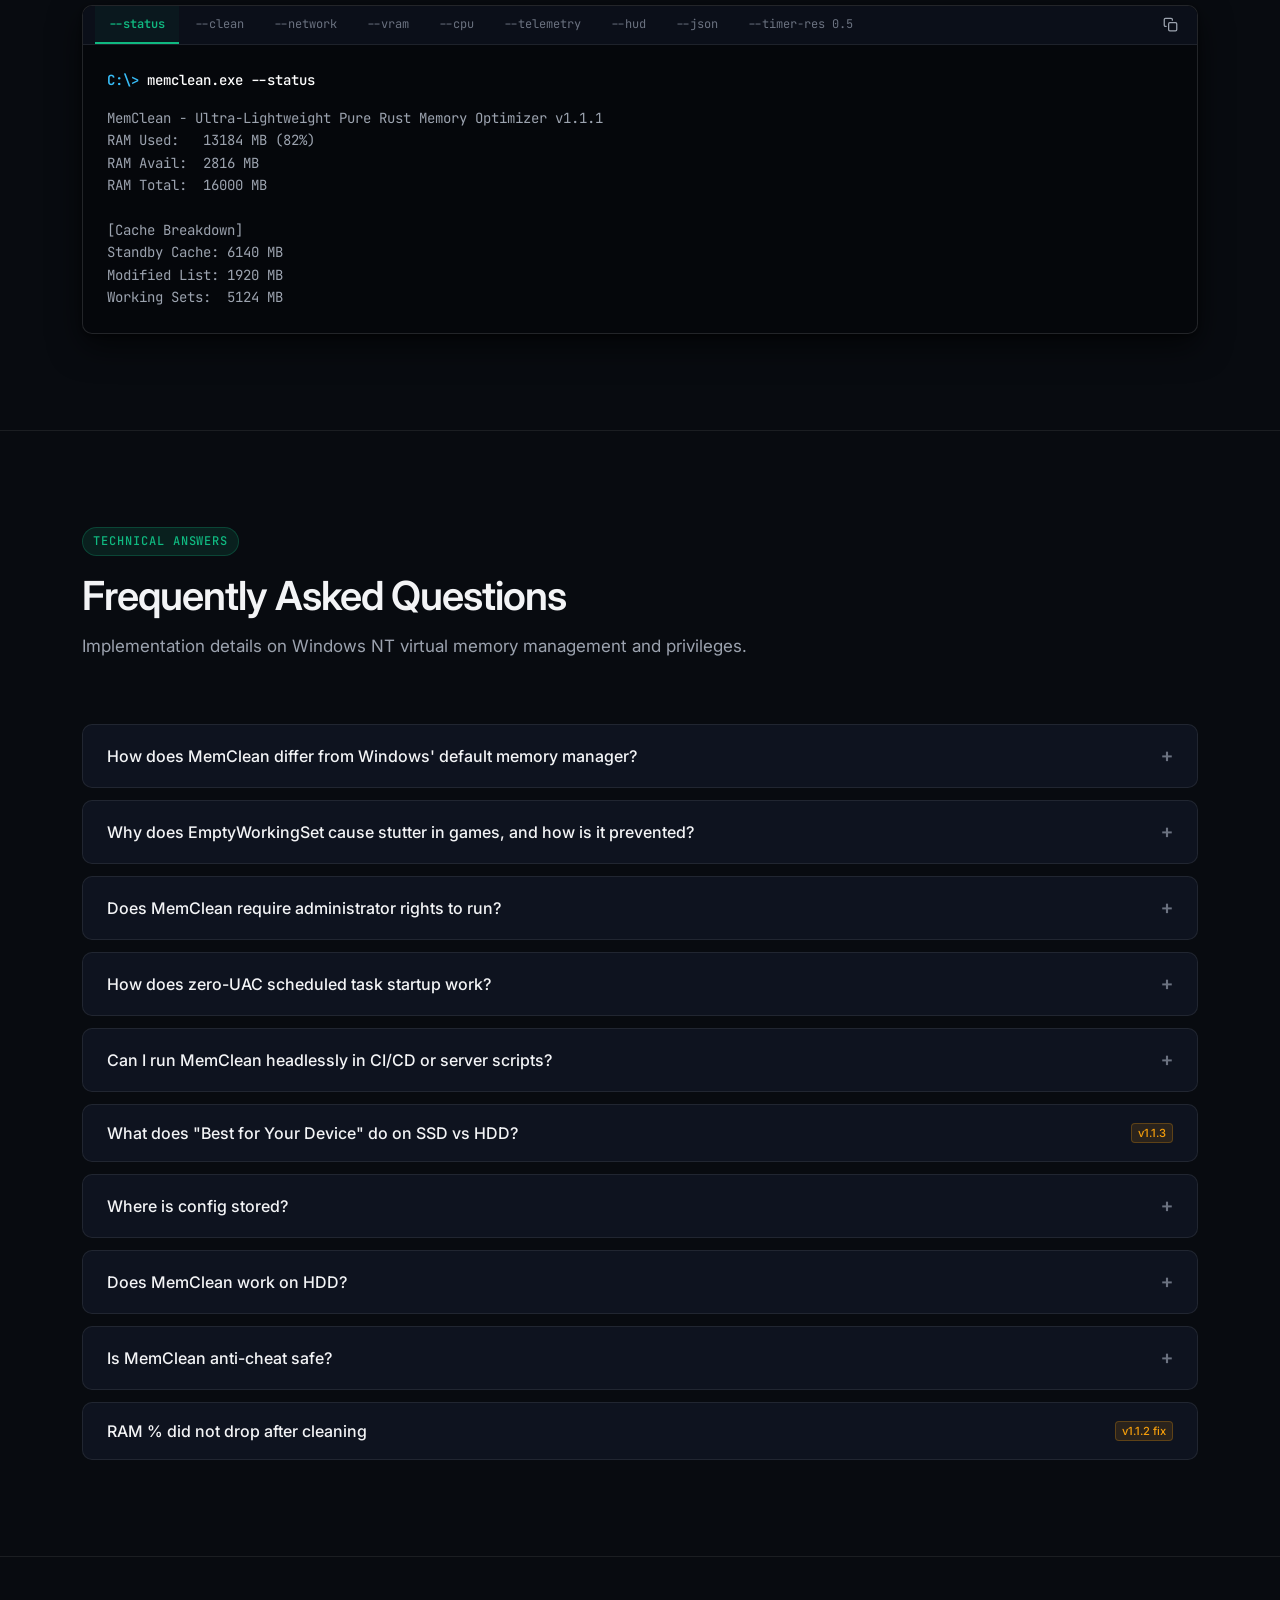
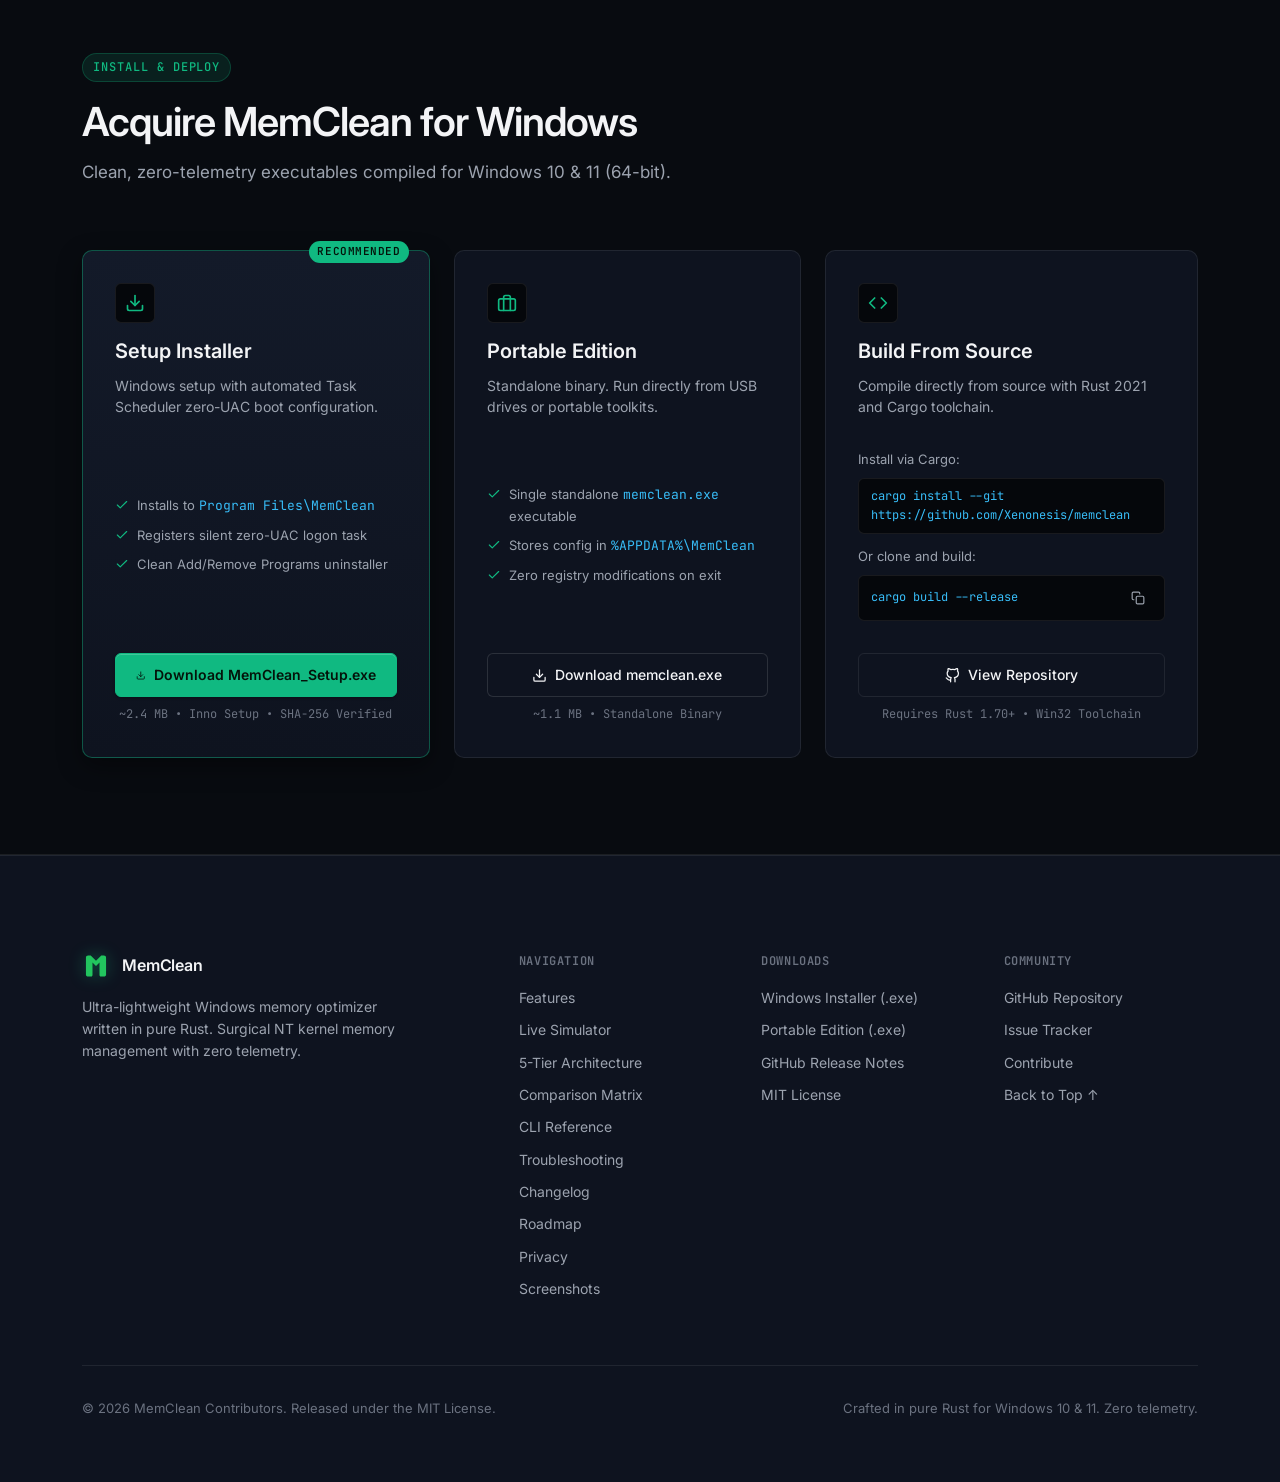
==== commit 3040e366: "fix(website): slim header UX (Swiss minimal) Slim site-header to 56px with subtle backdrop; add ≥44p" ====
--- a/website/index.html
+++ b/website/index.html
@@ -43,7 +43,7 @@
           <path fill="#22C55E" d="M 36 52 C 36 40 44 32 56 32 L 80 32 L 128 80 L 176 32 L 200 32 C 212 32 220 40 220 52 L 220 208 C 220 218 212 224 200 224 L 172 224 C 164 224 160 218 160 210 L 160 96 L 128 128 L 96 96 L 96 210 C 96 218 92 224 84 224 L 56 224 C 44 224 36 218 36 208 Z" />
         </svg>
         <span>MemClean</span>
-        <span class="brand-badge">v1.1.1</span>
+        <span class="brand-badge">v1.1.3</span>
       </a>
 
       <nav aria-label="Primary Navigation">
--- a/website/styles.css
+++ b/website/styles.css
@@ -251,11 +251,32 @@
   top: 0;
   z-index: 100;
   background-color: var(--bg-acrylic);
-  backdrop-filter: blur(16px);
-  -webkit-backdrop-filter: blur(16px);
+  backdrop-filter: blur(10px);
+  -webkit-backdrop-filter: blur(10px);
   border-bottom: 1px solid var(--border-hairline);
-  height: 64px;
+  height: 56px;
   transition: border-color 200ms ease;
+}
+
+@media (prefers-reduced-motion: reduce) {
+  .site-header {
+    transition: none;
+  }
+}
+
+/* Mobile nav open state (toggled via JS class — no inline styles) */
+.nav-links.open {
+  display: flex;
+  flex-direction: column;
+  position: absolute;
+  top: 100%;
+  left: 0;
+  right: 0;
+  background-color: var(--bg-surface);
+  border-bottom: 1px solid var(--border-hairline);
+  padding: var(--space-md);
+  gap: var(--space-sm);
+  box-shadow: var(--shadow-card);
 }
 
 .nav-container {
@@ -263,6 +284,7 @@
   display: flex;
   align-items: center;
   justify-content: space-between;
+  position: relative;
 }
 
 .brand-link {
@@ -306,11 +328,29 @@
   color: var(--text-secondary);
   transition: color 150ms ease;
   position: relative;
-  padding: 4px 0;
+  padding: var(--space-xs) var(--space-sm);
+  min-height: 44px;
+  display: inline-flex;
+  align-items: center;
+  border-radius: var(--radius-sm);
 }
 
 .nav-link:hover {
   color: var(--text-primary);
+  background-color: var(--bg-surface-hover);
+}
+
+.nav-link:focus-visible {
+  color: var(--text-primary);
+  outline: 2px solid var(--border-focus);
+  outline-offset: 2px;
+  background-color: var(--bg-surface-elevated);
+}
+
+@media (prefers-reduced-motion: reduce) {
+  .nav-link {
+    transition: none;
+  }
 }
 
 .nav-actions {
@@ -347,7 +387,15 @@
 .nav-toggle {
   display: none;
   padding: var(--space-xs);
-  color: var(--text-primary);
+  min-width: 44px;
+  min-height: 44px;
+  color: var(--text-primary);
+  border-radius: var(--radius-sm);
+}
+
+.nav-toggle:focus-visible {
+  outline: 2px solid var(--border-focus);
+  outline-offset: 2px;
 }
 
 /* ==========================================================================
